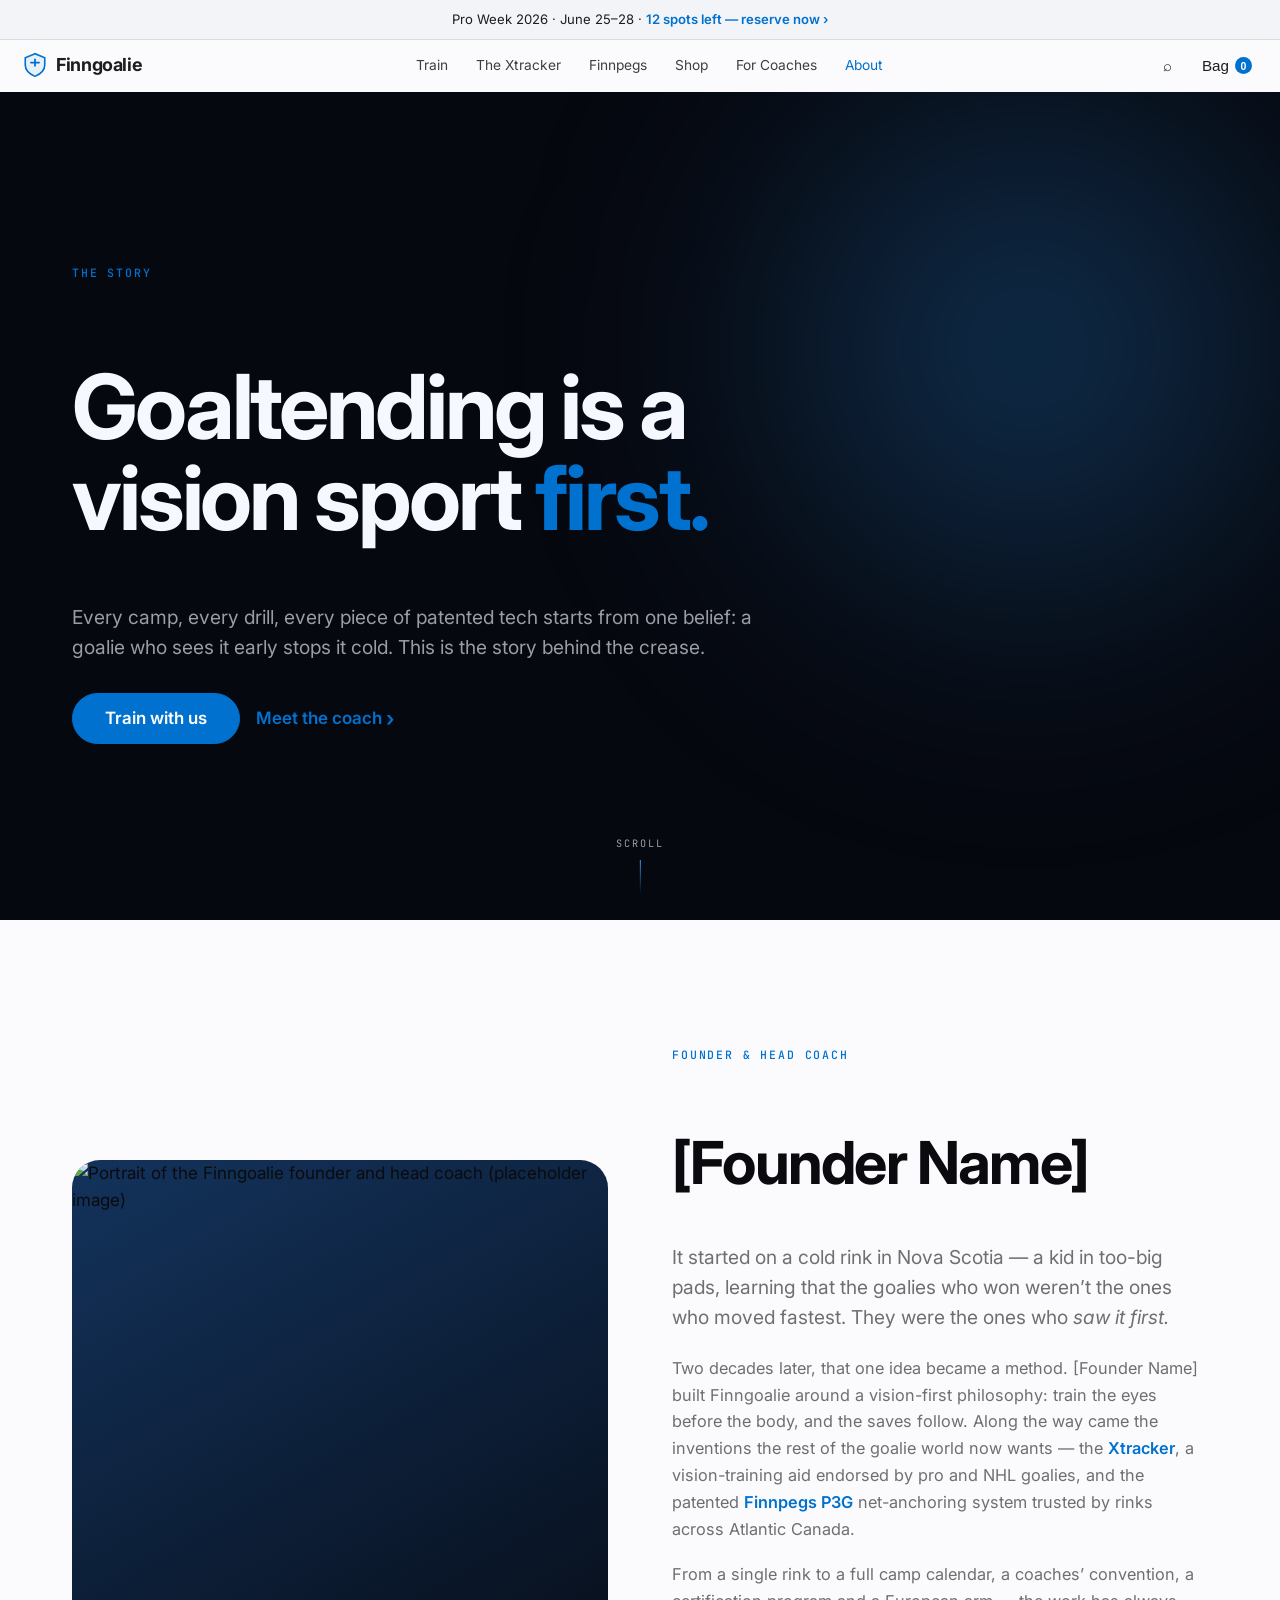
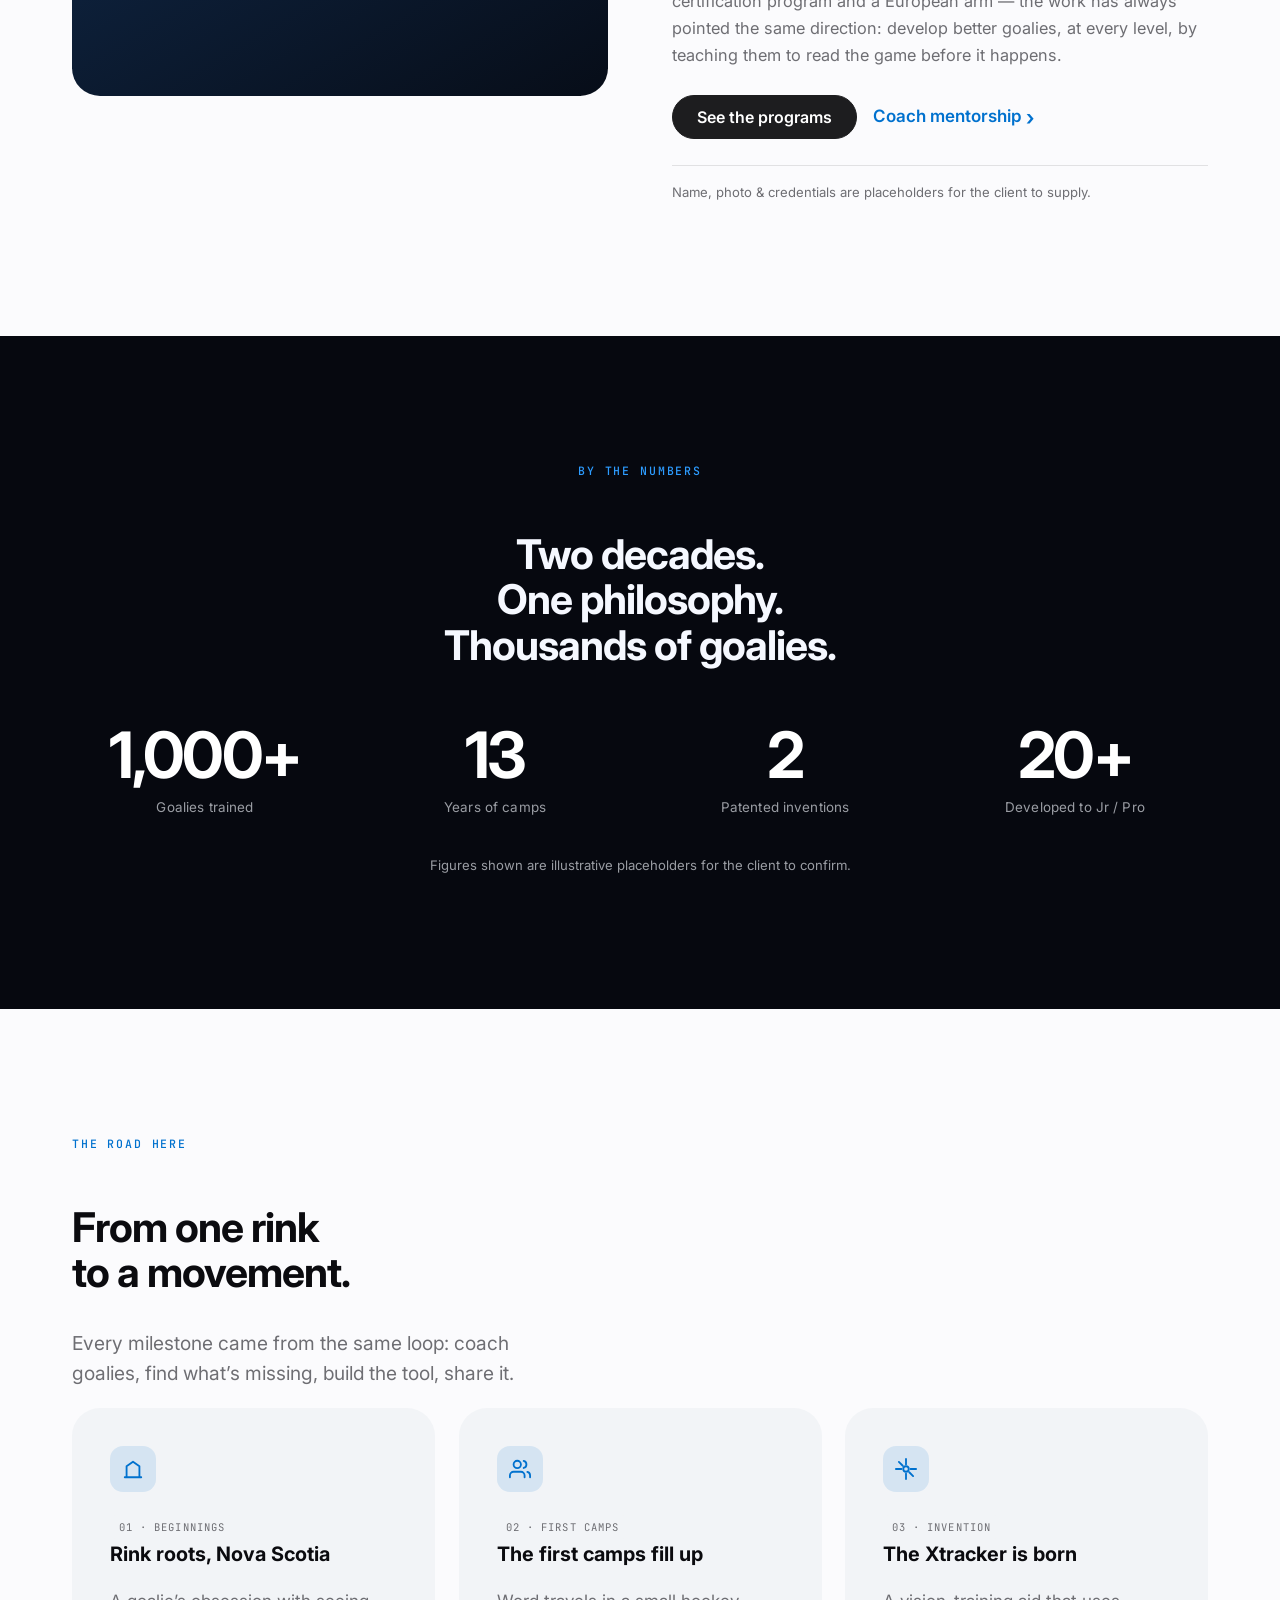
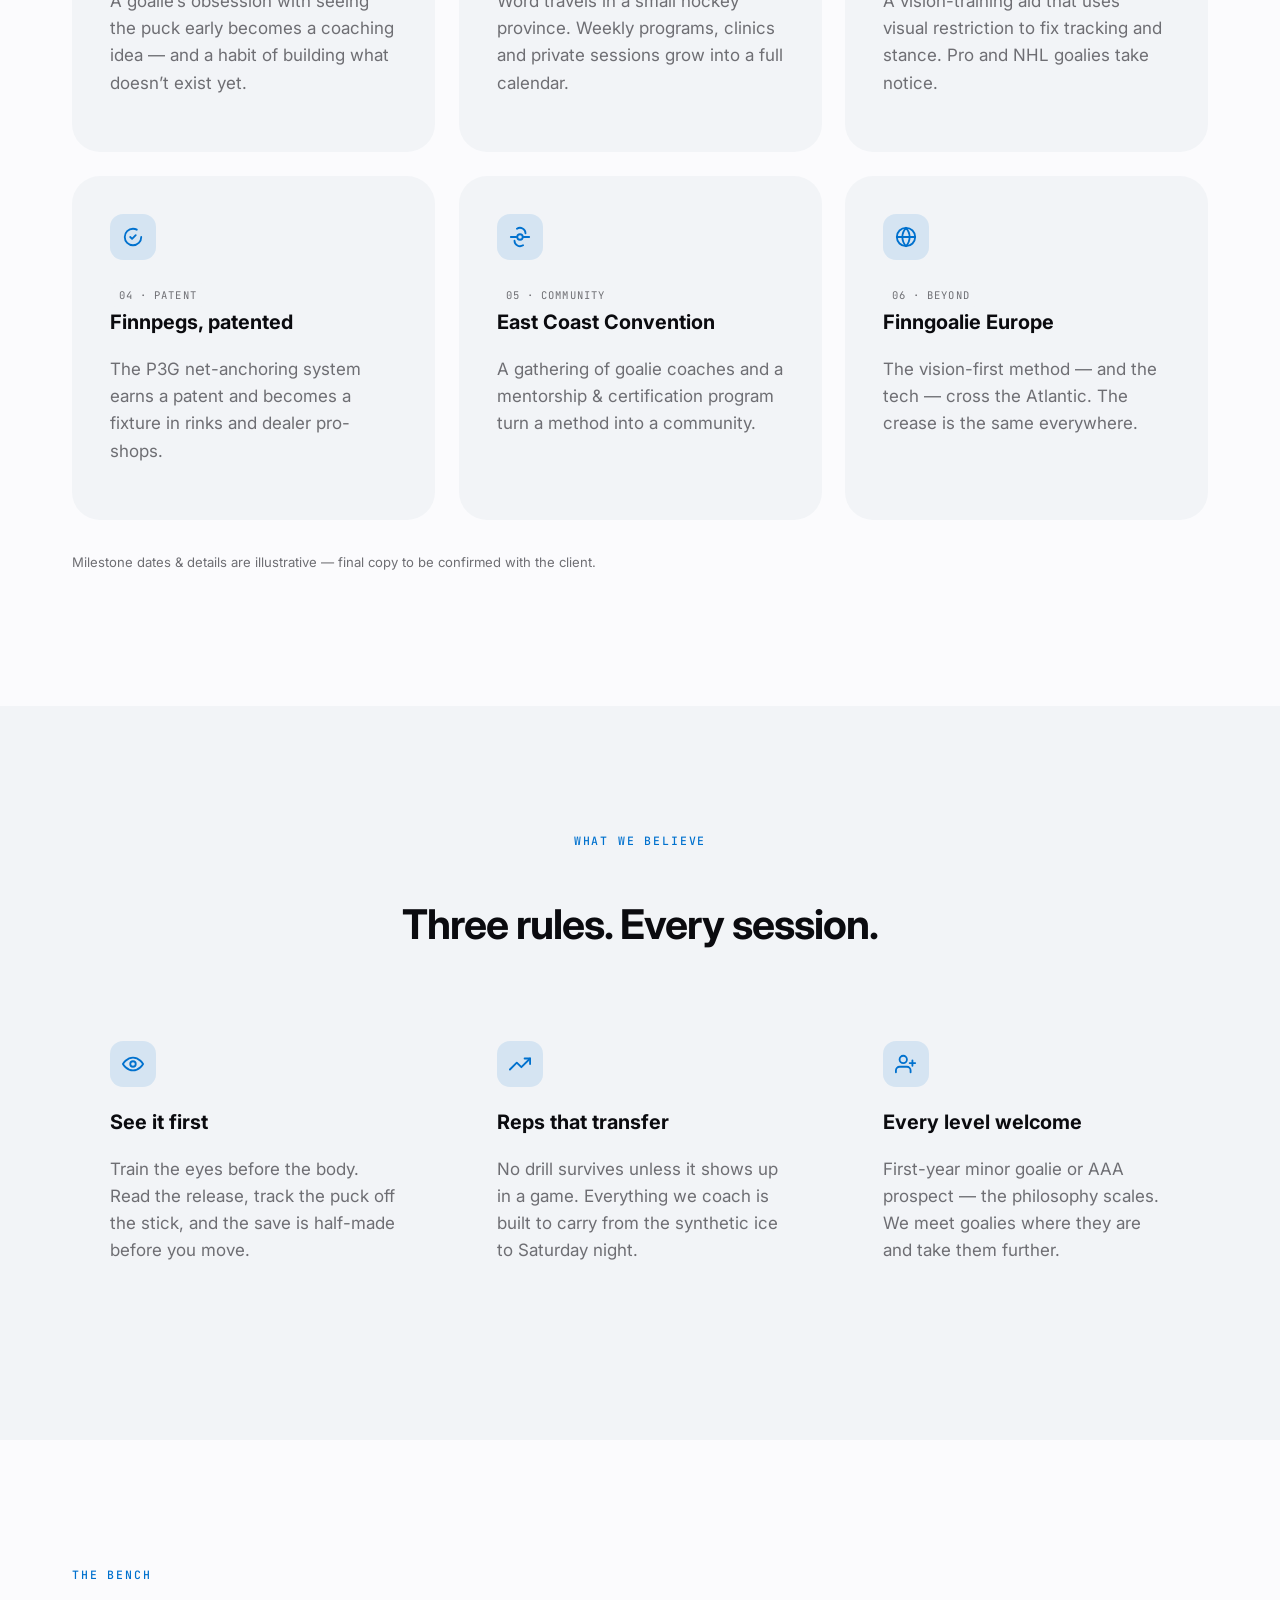
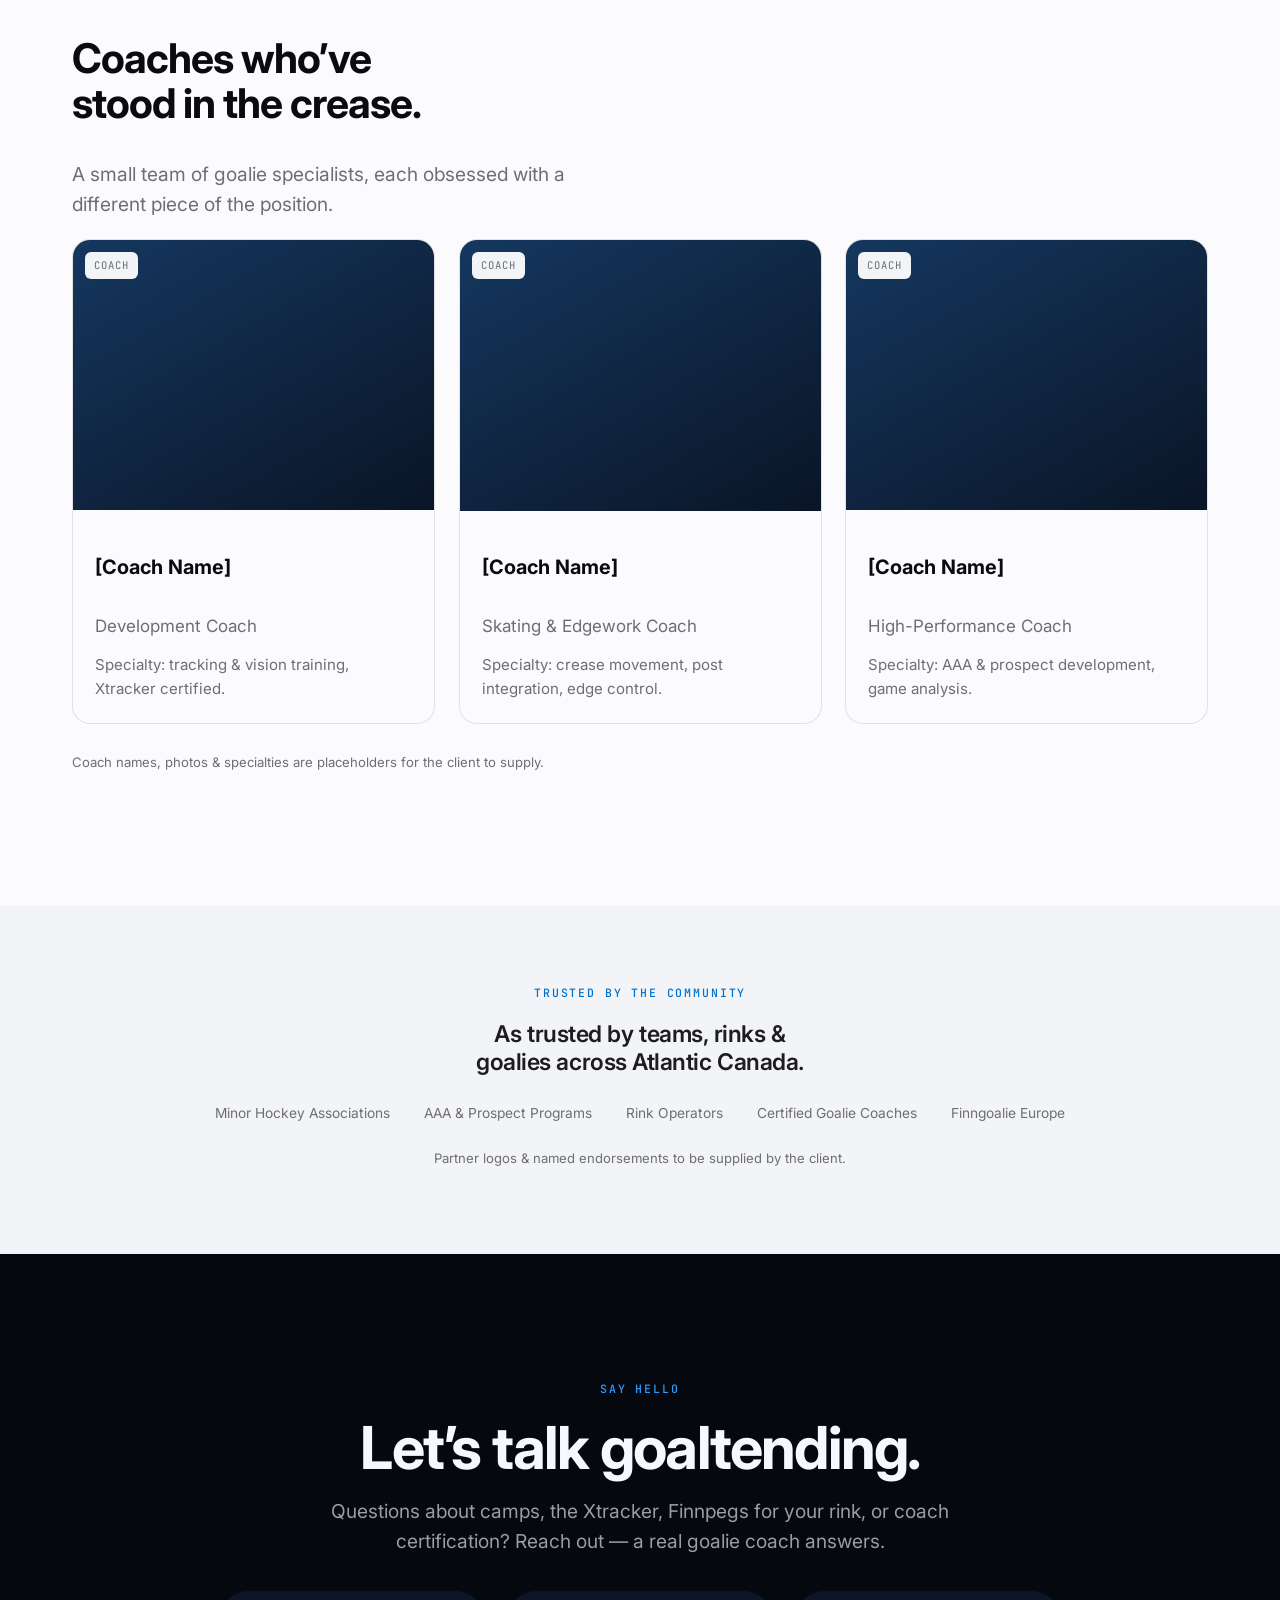
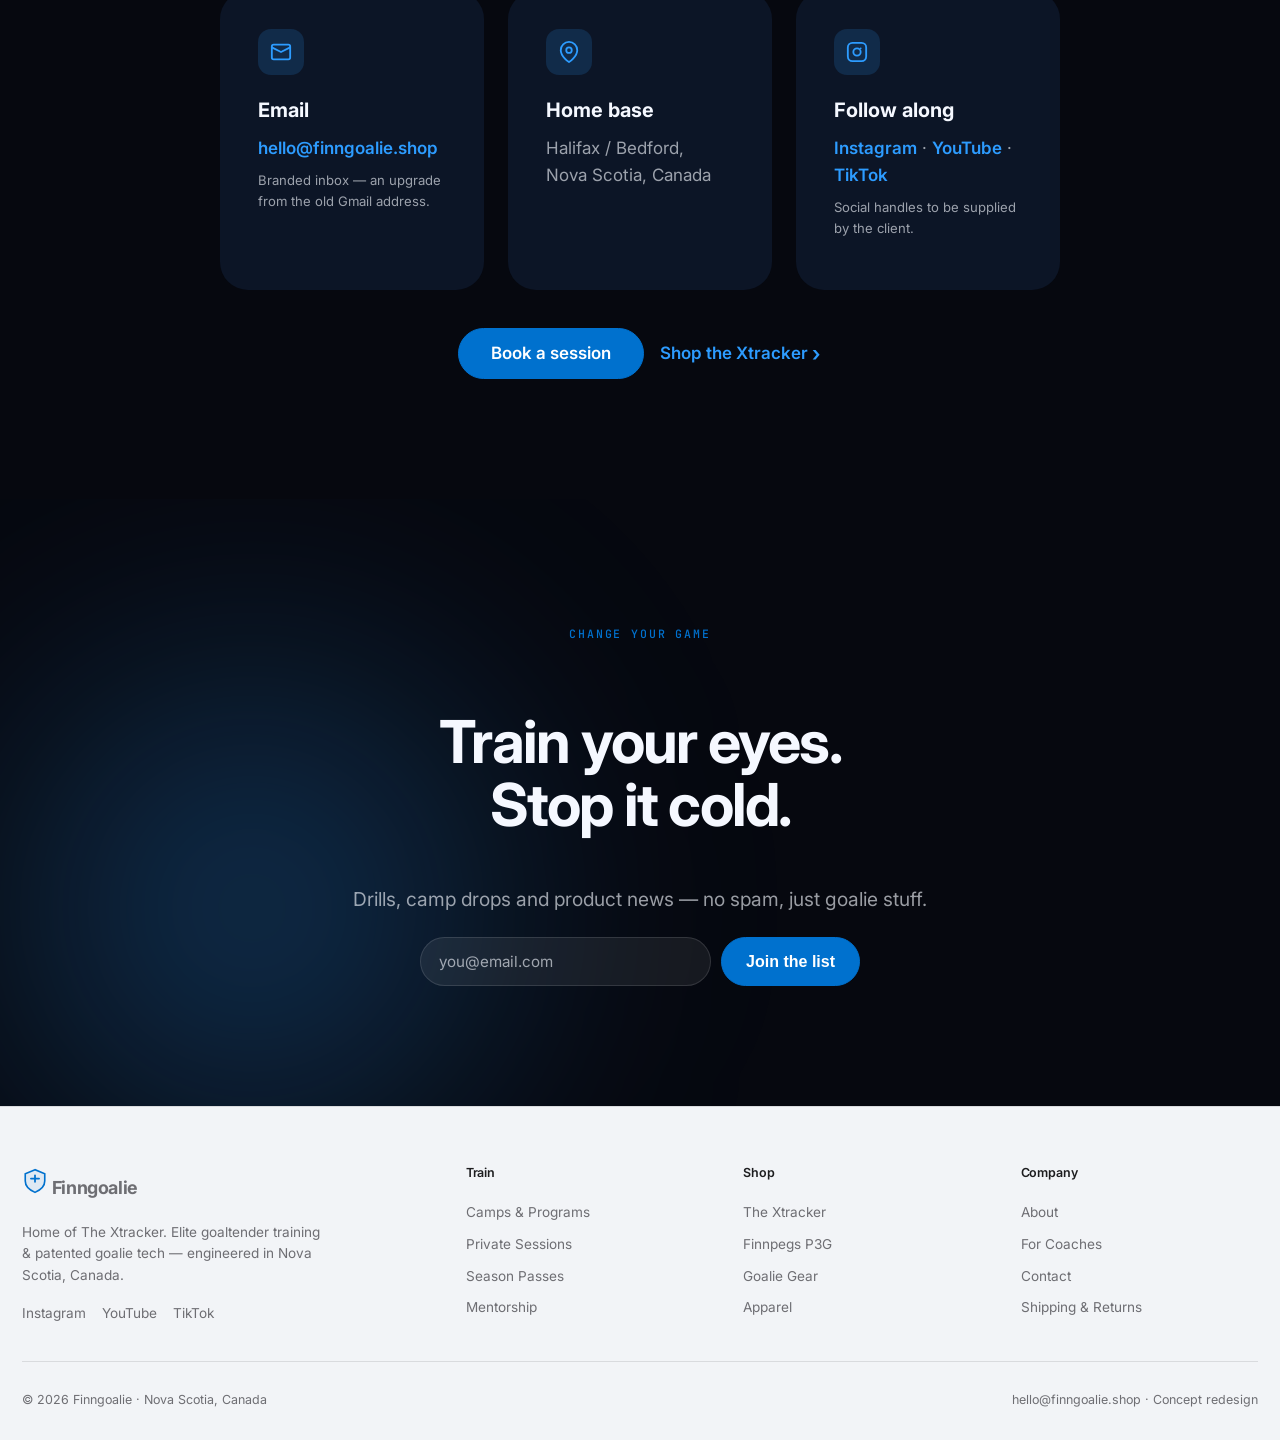
==== about.html @ ead6e18b "Finngoalie store redesign — Apple-grade concept (7 pages)" ====
<!DOCTYPE html>
<html lang="en">
<head>
  <meta charset="UTF-8" />
  <meta name="viewport" content="width=device-width, initial-scale=1.0" />
  <title>About — Finngoalie · The Story Behind the Crease</title>
  <meta name="description" content="The story behind Finngoalie: Nova Scotia rink roots, a vision-first goaltending philosophy, and the patented training tech — the Xtracker and Finnpegs — built to make goalies see it first and stop it cold." />
  <link rel="preconnect" href="https://fonts.googleapis.com"><link rel="preconnect" href="https://fonts.gstatic.com" crossorigin>
  <link href="https://fonts.googleapis.com/css2?family=Inter:wght@400;500;600;700&family=JetBrains+Mono:wght@400;500&display=swap" rel="stylesheet">
  <link rel="stylesheet" href="styles.css" />
</head>
<body>

<!-- ===== HEADER ===== -->
<div class="announce">Pro Week 2026 · June 25–28 · <a href="train.html">12 spots left — reserve now ›</a></div>
<div class="nav-wrap">
  <nav class="nav wrap-wide">
    <a href="index.html" class="brand">
      <svg class="crest" viewBox="0 0 32 32" fill="none"><path d="M16 2 4 7v9c0 7 5 11 12 14 7-3 12-7 12-14V7L16 2Z" stroke="#0071CE" stroke-width="2" fill="rgba(0,113,206,.08)"/><path d="M16 9v8M11 13h10" stroke="#0071CE" stroke-width="2.2" stroke-linecap="round"/></svg>
      Finngoalie
    </a>
    <div class="nav-links">
      <a href="train.html">Train</a>
      <a href="xtracker.html">The Xtracker</a>
      <a href="finnpegs.html">Finnpegs</a>
      <a href="shop.html">Shop</a>
      <a href="coaches.html">For Coaches</a>
      <a href="about.html" class="active">About</a>
    </div>
    <div class="nav-r">
      <button class="nav-ico" aria-label="Search">⌕</button>
      <button class="nav-ico" aria-label="Cart">Bag <span class="cart-count">0</span></button>
      <button class="burger" data-open-nav aria-label="Menu">☰</button>
    </div>
  </nav>
</div>

<!-- ===== MOBILE DRAWER ===== -->
<div class="drawer" id="drawer">
  <button class="close" data-close-nav aria-label="Close">✕</button>
  <a href="train.html" data-close-nav>Train</a>
  <a href="xtracker.html" data-close-nav>The Xtracker</a>
  <a href="finnpegs.html" data-close-nav>Finnpegs</a>
  <a href="shop.html" data-close-nav>Shop</a>
  <a href="coaches.html" data-close-nav>For Coaches</a>
  <a href="about.html" data-close-nav>About</a>
</div>

<!-- ============================================================
     1 · CINEMATIC HERO  (.hero, dark, full-bleed ice/arena image)
     ============================================================ -->
<header class="hero">
  <div class="hero-bg" style="background-image:url('https://images.unsplash.com/photo-1515703407324-5f753afd8be8?q=80&w=2000&auto=format&fit=crop')"></div>
  <div class="hero-glow"></div>
  <div class="wrap">
    <span class="eyebrow" data-reveal="up">The Story</span>
    <h1 class="display balance" data-reveal="up" data-reveal-delay="80">Goaltending is a<br>vision sport <span class="accent">first.</span></h1>
    <p class="lead" data-reveal="up" data-reveal-delay="160">Every camp, every drill, every piece of patented tech starts from one belief: a goalie who sees it early stops it cold. This is the story behind the crease.</p>
    <div class="cta-row" data-reveal="up" data-reveal-delay="220" style="margin-top:30px">
      <a href="train.html" class="btn btn-blue btn-lg">Train with us</a>
      <a href="#founder" class="btn-text">Meet the coach</a>
    </div>
  </div>
  <div class="scroll-cue">Scroll</div>
</header>

<!-- ============================================================
     2 · FOUNDER & HEAD COACH  (.section.light, .split)
     ============================================================ -->
<section class="section light" id="founder">
  <div class="wrap">
    <div class="split">
      <div class="split-media" data-reveal="scale">
        <img src="https://images.unsplash.com/photo-1551958219-acbc608c6377?q=80&w=1200&auto=format&fit=crop" alt="Portrait of the Finngoalie founder and head coach (placeholder image)" />
      </div>
      <div data-reveal="right">
        <span class="eyebrow">Founder &amp; Head Coach</span>
        <h2 class="h1 balance">[Founder Name]</h2>
        <p class="lead" style="margin:18px 0 22px">It started on a cold rink in Nova Scotia — a kid in too-big pads, learning that the goalies who won weren&rsquo;t the ones who moved fastest. They were the ones who <em>saw it first.</em></p>
        <p class="muted" style="margin:0 0 18px;font-size:1.02rem;line-height:1.65">Two decades later, that one idea became a method. [Founder Name] built Finngoalie around a vision-first philosophy: train the eyes before the body, and the saves follow. Along the way came the inventions the rest of the goalie world now wants — the <a href="xtracker.html" class="accent" style="font-weight:600">Xtracker</a>, a vision-training aid endorsed by pro and NHL goalies, and the patented <a href="finnpegs.html" class="accent" style="font-weight:600">Finnpegs P3G</a> net-anchoring system trusted by rinks across Atlantic Canada.</p>
        <p class="muted" style="margin:0 0 26px;font-size:1.02rem;line-height:1.65">From a single rink to a full camp calendar, a coaches&rsquo; convention, a certification program and a European arm — the work has always pointed the same direction: develop better goalies, at every level, by teaching them to read the game before it happens.</p>
        <div class="cta-row">
          <a href="train.html" class="btn btn-dark">See the programs</a>
          <a href="coaches.html" class="btn-text">Coach mentorship</a>
        </div>
        <p class="tiny" style="margin-top:26px;padding-top:16px;border-top:1px solid var(--line)">Name, photo &amp; credentials are placeholders for the client to supply.</p>
      </div>
    </div>
  </div>
</section>

<!-- ============================================================
     3 · CREDIBILITY STATS  (.section.dark.center, .grid.g4 .stat data-count)
     ============================================================ -->
<section class="section dark center">
  <div class="wrap">
    <div class="shead center" data-reveal="up">
      <span class="eyebrow">By the numbers</span>
      <h2 class="h2 balance">Two decades. One philosophy.<br>Thousands of goalies.</h2>
    </div>
    <div class="grid g4">
      <div class="stat" data-reveal="up">
        <div class="n"><span data-count="1000" data-count-suffix="+">0</span></div>
        <div class="l">Goalies trained</div>
      </div>
      <div class="stat" data-reveal="up" data-reveal-delay="100">
        <div class="n"><span data-count="13">0</span></div>
        <div class="l">Years of camps</div>
      </div>
      <div class="stat" data-reveal="up" data-reveal-delay="200">
        <div class="n"><span data-count="2">0</span></div>
        <div class="l">Patented inventions</div>
      </div>
      <div class="stat" data-reveal="up" data-reveal-delay="300">
        <div class="n"><span data-count="20" data-count-suffix="+">0</span></div>
        <div class="l">Developed to Jr / Pro</div>
      </div>
    </div>
    <p class="tiny" style="margin-top:36px;color:var(--muted-d)">Figures shown are illustrative placeholders for the client to confirm.</p>
  </div>
</section>

<!-- ============================================================
     4 · TIMELINE / MILESTONES  (.section.light, .feature tiles, data-reveal)
     ============================================================ -->
<section class="section light">
  <div class="wrap">
    <div class="shead" data-reveal="up">
      <span class="eyebrow">The Road Here</span>
      <h2 class="h2 balance">From one rink to a movement.</h2>
      <p class="lead">Every milestone came from the same loop: coach goalies, find what&rsquo;s missing, build the tool, share it.</p>
    </div>

    <div class="grid g3" style="margin-top:8px">
      <div class="feature" data-reveal="up">
        <div class="ico"><svg width="22" height="22" viewBox="0 0 24 24" fill="none" stroke="currentColor" stroke-width="2" stroke-linecap="round" stroke-linejoin="round"><path d="M3 21h18M5 21V9l7-5 7 5v12"/></svg></div>
        <span class="tag" style="margin-bottom:12px">01 · Beginnings</span>
        <h3>Rink roots, Nova Scotia</h3>
        <p class="muted">A goalie&rsquo;s obsession with seeing the puck early becomes a coaching idea — and a habit of building what doesn&rsquo;t exist yet.</p>
      </div>
      <div class="feature" data-reveal="up" data-reveal-delay="100">
        <div class="ico"><svg width="22" height="22" viewBox="0 0 24 24" fill="none" stroke="currentColor" stroke-width="2" stroke-linecap="round" stroke-linejoin="round"><path d="M17 21v-2a4 4 0 0 0-4-4H5a4 4 0 0 0-4 4v2"/><circle cx="9" cy="7" r="4"/><path d="M23 21v-2a4 4 0 0 0-3-3.87M16 3.13a4 4 0 0 1 0 7.75"/></svg></div>
        <span class="tag" style="margin-bottom:12px">02 · First Camps</span>
        <h3>The first camps fill up</h3>
        <p class="muted">Word travels in a small hockey province. Weekly programs, clinics and private sessions grow into a full calendar.</p>
      </div>
      <div class="feature" data-reveal="up" data-reveal-delay="200">
        <div class="ico"><svg width="22" height="22" viewBox="0 0 24 24" fill="none" stroke="currentColor" stroke-width="2" stroke-linecap="round" stroke-linejoin="round"><circle cx="12" cy="12" r="3"/><path d="M12 1v6M12 17v6M4.22 4.22l4.24 4.24M15.54 15.54l4.24 4.24M1 12h6M17 12h6"/></svg></div>
        <span class="tag" style="margin-bottom:12px">03 · Invention</span>
        <h3>The Xtracker is born</h3>
        <p class="muted">A vision-training aid that uses visual restriction to fix tracking and stance. Pro and NHL goalies take notice.</p>
      </div>
      <div class="feature" data-reveal="up">
        <div class="ico"><svg width="22" height="22" viewBox="0 0 24 24" fill="none" stroke="currentColor" stroke-width="2" stroke-linecap="round" stroke-linejoin="round"><path d="M9 12l2 2 4-4"/><path d="M21 12c0 4.97-4.03 9-9 9s-9-4.03-9-9 4.03-9 9-9c1.5 0 2.91.37 4.15 1.02"/></svg></div>
        <span class="tag" style="margin-bottom:12px">04 · Patent</span>
        <h3>Finnpegs, patented</h3>
        <p class="muted">The P3G net-anchoring system earns a patent and becomes a fixture in rinks and dealer pro-shops.</p>
      </div>
      <div class="feature" data-reveal="up" data-reveal-delay="100">
        <div class="ico"><svg width="22" height="22" viewBox="0 0 24 24" fill="none" stroke="currentColor" stroke-width="2" stroke-linecap="round" stroke-linejoin="round"><path d="M18 8a6 6 0 0 0-9.33-5"/><path d="M6 16a6 6 0 0 0 9.33 5"/><path d="M2 12h6M16 12h6"/><circle cx="12" cy="12" r="3"/></svg></div>
        <span class="tag" style="margin-bottom:12px">05 · Community</span>
        <h3>East Coast Convention</h3>
        <p class="muted">A gathering of goalie coaches and a mentorship &amp; certification program turn a method into a community.</p>
      </div>
      <div class="feature" data-reveal="up" data-reveal-delay="200">
        <div class="ico"><svg width="22" height="22" viewBox="0 0 24 24" fill="none" stroke="currentColor" stroke-width="2" stroke-linecap="round" stroke-linejoin="round"><circle cx="12" cy="12" r="10"/><path d="M2 12h20M12 2a15.3 15.3 0 0 1 4 10 15.3 15.3 0 0 1-4 10 15.3 15.3 0 0 1-4-10 15.3 15.3 0 0 1 4-10z"/></svg></div>
        <span class="tag" style="margin-bottom:12px">06 · Beyond</span>
        <h3>Finngoalie Europe</h3>
        <p class="muted">The vision-first method — and the tech — cross the Atlantic. The crease is the same everywhere.</p>
      </div>
    </div>
    <p class="tiny" style="margin-top:32px">Milestone dates &amp; details are illustrative — final copy to be confirmed with the client.</p>
  </div>
</section>

<!-- ============================================================
     5 · PHILOSOPHY  (.section.alt, .grid.g3 of 3 .feature values)
     ============================================================ -->
<section class="section alt">
  <div class="wrap">
    <div class="shead center" data-reveal="up">
      <span class="eyebrow">What we believe</span>
      <h2 class="h2 balance">Three rules. Every session.</h2>
    </div>
    <div class="grid g3">
      <div class="feature" data-reveal="up">
        <div class="ico"><svg width="22" height="22" viewBox="0 0 24 24" fill="none" stroke="currentColor" stroke-width="2" stroke-linecap="round" stroke-linejoin="round"><path d="M1 12s4-7 11-7 11 7 11 7-4 7-11 7-11-7-11-7z"/><circle cx="12" cy="12" r="3"/></svg></div>
        <h3>See it first</h3>
        <p class="muted">Train the eyes before the body. Read the release, track the puck off the stick, and the save is half-made before you move.</p>
      </div>
      <div class="feature" data-reveal="up" data-reveal-delay="120">
        <div class="ico"><svg width="22" height="22" viewBox="0 0 24 24" fill="none" stroke="currentColor" stroke-width="2" stroke-linecap="round" stroke-linejoin="round"><path d="M23 6l-9.5 9.5-5-5L1 18"/><path d="M17 6h6v6"/></svg></div>
        <h3>Reps that transfer</h3>
        <p class="muted">No drill survives unless it shows up in a game. Everything we coach is built to carry from the synthetic ice to Saturday night.</p>
      </div>
      <div class="feature" data-reveal="up" data-reveal-delay="240">
        <div class="ico"><svg width="22" height="22" viewBox="0 0 24 24" fill="none" stroke="currentColor" stroke-width="2" stroke-linecap="round" stroke-linejoin="round"><path d="M17 21v-2a4 4 0 0 0-4-4H5a4 4 0 0 0-4 4v2"/><circle cx="9" cy="7" r="4"/><path d="M19 8v6M22 11h-6"/></svg></div>
        <h3>Every level welcome</h3>
        <p class="muted">First-year minor goalie or AAA prospect — the philosophy scales. We meet goalies where they are and take them further.</p>
      </div>
    </div>
  </div>
</section>

<!-- ============================================================
     6 · COACHING TEAM  (.section.light, .grid.g3 of 3 placeholder .card)
     ============================================================ -->
<section class="section light">
  <div class="wrap">
    <div class="shead" data-reveal="up">
      <span class="eyebrow">The Bench</span>
      <h2 class="h2 balance">Coaches who&rsquo;ve stood in the crease.</h2>
      <p class="lead">A small team of goalie specialists, each obsessed with a different piece of the position.</p>
    </div>
    <div class="grid g3">
      <article class="card" data-reveal="up">
        <div class="card-media"><span class="tag">Coach</span></div>
        <div class="card-body">
          <h3>[Coach Name]</h3>
          <p class="muted" style="margin:0">Development Coach</p>
          <p class="muted" style="margin:4px 0 0;font-size:.94rem">Specialty: tracking &amp; vision training, Xtracker certified.</p>
        </div>
      </article>
      <article class="card" data-reveal="up" data-reveal-delay="120">
        <div class="card-media"><span class="tag">Coach</span></div>
        <div class="card-body">
          <h3>[Coach Name]</h3>
          <p class="muted" style="margin:0">Skating &amp; Edgework Coach</p>
          <p class="muted" style="margin:4px 0 0;font-size:.94rem">Specialty: crease movement, post integration, edge control.</p>
        </div>
      </article>
      <article class="card" data-reveal="up" data-reveal-delay="240">
        <div class="card-media"><span class="tag">Coach</span></div>
        <div class="card-body">
          <h3>[Coach Name]</h3>
          <p class="muted" style="margin:0">High-Performance Coach</p>
          <p class="muted" style="margin:4px 0 0;font-size:.94rem">Specialty: AAA &amp; prospect development, game analysis.</p>
        </div>
      </article>
    </div>
    <p class="tiny" style="margin-top:28px">Coach names, photos &amp; specialties are placeholders for the client to supply.</p>
  </div>
</section>

<!-- ============================================================
     7 · TRUSTED BY  (.section-tight.alt.center, logo/text row placeholder)
     ============================================================ -->
<section class="section-tight alt center">
  <div class="wrap">
    <span class="eyebrow" data-reveal="up">Trusted by the community</span>
    <h2 class="h3 balance" data-reveal="up" style="max-width:30ch;margin:0 auto 26px;color:var(--ink-2)">As trusted by teams, rinks &amp; goalies across Atlantic Canada.</h2>
    <div data-reveal="up" style="display:flex;flex-wrap:wrap;justify-content:center;gap:14px 34px">
      <span class="trust-item">Minor Hockey Associations</span>
      <span class="trust-item">AAA &amp; Prospect Programs</span>
      <span class="trust-item">Rink Operators</span>
      <span class="trust-item">Certified Goalie Coaches</span>
      <span class="trust-item">Finngoalie Europe</span>
    </div>
    <p class="tiny" style="margin-top:24px">Partner logos &amp; named endorsements to be supplied by the client.</p>
  </div>
</section>

<!-- ============================================================
     8 · CONTACT  (.section.dark.center)
     ============================================================ -->
<section class="section dark center">
  <div class="wrap">
    <span class="eyebrow" data-reveal="up">Say hello</span>
    <h2 class="h1 balance" data-reveal="up" style="max-width:18ch;margin:0 auto">Let&rsquo;s talk goaltending.</h2>
    <p class="lead" data-reveal="up" style="margin:18px auto 34px;color:var(--muted-d)">Questions about camps, the Xtracker, Finnpegs for your rink, or coach certification? Reach out — a real goalie coach answers.</p>
    <div class="grid g3" data-reveal="up" style="max-width:840px;margin:0 auto;text-align:left">
      <div class="feature">
        <div class="ico"><svg width="22" height="22" viewBox="0 0 24 24" fill="none" stroke="currentColor" stroke-width="2" stroke-linecap="round" stroke-linejoin="round"><rect x="2" y="4" width="20" height="16" rx="2"/><path d="m22 7-10 5L2 7"/></svg></div>
        <h3>Email</h3>
        <p class="muted" style="margin:0"><a href="mailto:hello@finngoalie.shop" class="accent" style="font-weight:600">hello@finngoalie.shop</a></p>
        <p class="tiny" style="margin-top:8px;color:var(--muted-d)">Branded inbox — an upgrade from the old Gmail address.</p>
      </div>
      <div class="feature">
        <div class="ico"><svg width="22" height="22" viewBox="0 0 24 24" fill="none" stroke="currentColor" stroke-width="2" stroke-linecap="round" stroke-linejoin="round"><path d="M21 10c0 7-9 13-9 13s-9-6-9-13a9 9 0 0 1 18 0z"/><circle cx="12" cy="10" r="3"/></svg></div>
        <h3>Home base</h3>
        <p class="muted" style="margin:0">Halifax / Bedford,<br>Nova Scotia, Canada</p>
      </div>
      <div class="feature">
        <div class="ico"><svg width="22" height="22" viewBox="0 0 24 24" fill="none" stroke="currentColor" stroke-width="2" stroke-linecap="round" stroke-linejoin="round"><circle cx="12" cy="12" r="4"/><path d="M16 8h.01"/><rect x="2" y="2" width="20" height="20" rx="5"/></svg></div>
        <h3>Follow along</h3>
        <p class="muted" style="margin:0"><a href="#" class="accent" style="font-weight:600">Instagram</a> · <a href="#" class="accent" style="font-weight:600">YouTube</a> · <a href="#" class="accent" style="font-weight:600">TikTok</a></p>
        <p class="tiny" style="margin-top:8px;color:var(--muted-d)">Social handles to be supplied by the client.</p>
      </div>
    </div>
    <div class="cta-row center" data-reveal="up" style="margin-top:38px">
      <a href="train.html" class="btn btn-blue btn-lg">Book a session</a>
      <a href="xtracker.html" class="btn-text" style="color:var(--blue-2)">Shop the Xtracker</a>
    </div>
  </div>
</section>

<!-- ===== CTA BAND + NEWSLETTER ===== -->
<section class="section cta-band">
  <div class="hero-glow"></div>
  <div class="wrap" style="position:relative;z-index:2">
    <span class="eyebrow">Change your game</span>
    <h2 class="h1 balance" data-reveal="up">Train your eyes.<br>Stop it cold.</h2>
    <p class="lead" data-reveal="up" style="margin:18px auto 0;color:var(--muted-d)">Drills, camp drops and product news — no spam, just goalie stuff.</p>
    <form class="news" onsubmit="return false" data-reveal="up">
      <input type="email" placeholder="you@email.com" aria-label="Email" />
      <button class="btn btn-blue">Join the list</button>
    </form>
  </div>
</section>

<!-- ===== FOOTER ===== -->
<footer class="footer">
  <div class="wrap-wide">
    <div class="footer-top">
      <div>
        <a href="index.html" class="brand" style="margin-bottom:14px"><svg class="crest" viewBox="0 0 32 32" fill="none"><path d="M16 2 4 7v9c0 7 5 11 12 14 7-3 12-7 12-14V7L16 2Z" stroke="#0071CE" stroke-width="2" fill="rgba(0,113,206,.08)"/><path d="M16 9v8M11 13h10" stroke="#0071CE" stroke-width="2.2" stroke-linecap="round"/></svg> Finngoalie</a>
        <p class="muted" style="max-width:34ch">Home of The Xtracker. Elite goaltender training &amp; patented goalie tech — engineered in Nova Scotia, Canada.</p>
        <div class="socials"><a href="#">Instagram</a><a href="#">YouTube</a><a href="#">TikTok</a></div>
      </div>
      <div><h4>Train</h4><a href="train.html">Camps &amp; Programs</a><a href="train.html">Private Sessions</a><a href="train.html">Season Passes</a><a href="coaches.html">Mentorship</a></div>
      <div><h4>Shop</h4><a href="xtracker.html">The Xtracker</a><a href="finnpegs.html">Finnpegs P3G</a><a href="shop.html">Goalie Gear</a><a href="shop.html">Apparel</a></div>
      <div><h4>Company</h4><a href="about.html">About</a><a href="coaches.html">For Coaches</a><a href="#">Contact</a><a href="#">Shipping &amp; Returns</a></div>
    </div>
    <div class="foot-bottom">
      <span>© 2026 Finngoalie · Nova Scotia, Canada</span>
      <span>hello@finngoalie.shop · Concept redesign</span>
    </div>
  </div>
</footer>

<!-- ===== SCRIPT ===== -->
<script src="app.js"></script>
</body>
</html>
---- styles.css ----
/* ==========================================================================
   FINNGOALIE — "The Apple of the Crease"  ·  Design System v2
   Apple-grade: light canvas + cinematic dark, huge type, restraint, motion.
   See art-direction.md. Compose classes; drive scroll via app.js hooks.
   ========================================================================== */

:root{
  --ink:#0B0B0F; --ink-2:#1D1D1F; --muted:#6E6E73;
  --canvas:#FBFBFD; --canvas-2:#F2F4F7; --line:rgba(0,0,0,.10);
  --night:#06080F; --night-2:#0C1526; --on-night:#F5F8FF;
  --muted-d:rgba(245,248,255,.62); --line-d:rgba(255,255,255,.12);
  --blue:#0071CE; --blue-2:#2D9CFF; --signal:#F5B301;
  --maxw:1180px; --pad:22px;
  --r:18px; --r-sm:12px; --r-lg:28px; --r-pill:980px;
  --sh-1:0 1px 2px rgba(0,0,0,.04),0 8px 24px rgba(0,0,0,.06);
  --sh-2:0 2px 6px rgba(0,0,0,.06),0 24px 60px rgba(0,0,0,.12);
  --ease:cubic-bezier(.22,.61,.36,1); --ease-2:cubic-bezier(.16,1,.3,1);
  --ff:"Inter",-apple-system,BlinkMacSystemFont,"Segoe UI",sans-serif;
  --mono:"JetBrains Mono",ui-monospace,monospace;
}
*{box-sizing:border-box}
html{scroll-behavior:smooth;-webkit-text-size-adjust:100%}
body{margin:0;font-family:var(--ff);background:var(--canvas);color:var(--ink);
  -webkit-font-smoothing:antialiased;line-height:1.6;font-size:17px;overflow-x:hidden}
a{color:inherit;text-decoration:none}
img{max-width:100%;display:block}
::selection{background:var(--blue);color:#fff}

/* ---------- layout ---------- */
.wrap{max-width:var(--maxw);margin:0 auto;padding:0 var(--pad)}
.wrap-wide{max-width:1320px;margin:0 auto;padding:0 var(--pad)}
.section{padding:120px 0}
.section-tight{padding:72px 0}
.light{background:var(--canvas);color:var(--ink)}
.alt{background:var(--canvas-2);color:var(--ink)}
.dark{background:var(--night);color:var(--on-night)}
.dark .lead,.dark .muted{color:var(--muted-d)}
.center{text-align:center}
.balance{text-wrap:balance}
.muted{color:var(--muted)}
@media(max-width:780px){.section{padding:80px 0}.section-tight{padding:56px 0}}

/* ---------- type ---------- */
.eyebrow{font-family:var(--mono);font-weight:500;font-size:.72rem;letter-spacing:.16em;
  text-transform:uppercase;color:var(--blue);display:inline-block;margin-bottom:18px}
.dark .eyebrow{color:var(--blue-2)}
.display{font-size:clamp(2.6rem,7vw,6.2rem);font-weight:700;letter-spacing:-.035em;line-height:1.02}
.h1{font-size:clamp(2.1rem,4.8vw,3.7rem);font-weight:700;letter-spacing:-.03em;line-height:1.06}
.h2{font-size:clamp(1.7rem,3.2vw,2.6rem);font-weight:700;letter-spacing:-.025em;line-height:1.1}
.h3{font-size:clamp(1.2rem,1.8vw,1.5rem);font-weight:600;letter-spacing:-.02em;line-height:1.2}
.lead{font-size:clamp(1.05rem,1.5vw,1.32rem);color:var(--muted);font-weight:400;max-width:60ch;line-height:1.55}
.tiny{font-size:.82rem;color:var(--muted)}
.grad-text{background:linear-gradient(120deg,#fff 20%,var(--blue-2));-webkit-background-clip:text;background-clip:text;color:transparent}
.accent{color:var(--blue)} .dark .accent{color:var(--blue-2)}

/* ---------- buttons ---------- */
.btn{display:inline-flex;align-items:center;gap:8px;font-weight:600;font-size:1rem;
  padding:13px 24px;border-radius:var(--r-pill);border:1.5px solid transparent;cursor:pointer;
  transition:transform .25s var(--ease),background .2s,box-shadow .25s,color .2s,border-color .2s;
  white-space:nowrap;line-height:1}
.btn:active{transform:scale(.97)}
.btn-blue{background:var(--blue);color:#fff;border-color:var(--blue)}
.btn-blue:hover{background:#0a86e8;box-shadow:0 10px 26px -8px rgba(0,113,206,.55);transform:translateY(-1px)}
.btn-dark{background:var(--ink-2);color:#fff;border-color:var(--ink-2)}
.btn-dark:hover{background:#000;transform:translateY(-1px)}
.btn-ghost{background:transparent;color:var(--ink);border-color:var(--line)}
.dark .btn-ghost{color:var(--on-night);border-color:var(--line-d)}
.btn-ghost:hover{border-color:var(--ink)} .dark .btn-ghost:hover{border-color:#fff}
.btn-text{background:none;border:none;color:var(--blue);font-weight:600;padding:6px 2px;cursor:pointer;
  display:inline-flex;align-items:center;gap:4px}
.dark .btn-text{color:var(--blue-2)}
.btn-text::after{content:"›";font-size:1.25em;line-height:0;transition:transform .25s var(--ease)}
.btn-text:hover::after{transform:translateX(4px)}
.btn-lg{font-size:1.06rem;padding:16px 32px}
.btn-sm{font-size:.88rem;padding:10px 18px}
.cta-row{display:flex;gap:14px;flex-wrap:wrap;align-items:center}
.cta-row.center{justify-content:center}

/* ---------- pills / tags ---------- */
.pill{display:inline-flex;align-items:center;gap:7px;font-size:.78rem;font-weight:600;
  padding:7px 14px;border-radius:var(--r-pill);background:rgba(0,113,206,.1);color:var(--blue)}
.dark .pill{background:rgba(45,156,255,.14);color:var(--blue-2)}
.tag{font-family:var(--mono);font-size:.66rem;letter-spacing:.1em;text-transform:uppercase;
  padding:5px 9px;border-radius:6px;background:var(--canvas-2);color:var(--muted)}
.dark .tag{background:rgba(255,255,255,.08);color:var(--muted-d)}
.urgent{background:rgba(245,179,1,.16);color:#9a6b00}
.dark .urgent{background:rgba(245,179,1,.2);color:var(--signal)}
.urgent::before{content:"";width:6px;height:6px;border-radius:50%;background:var(--signal);display:inline-block;
  animation:pulse 1.8s infinite}
@keyframes pulse{0%{box-shadow:0 0 0 0 rgba(245,179,1,.5)}70%{box-shadow:0 0 0 7px rgba(245,179,1,0)}100%{box-shadow:0 0 0 0 rgba(245,179,1,0)}}
.pricetag{font-weight:600;font-size:1.05rem}
.save{color:var(--muted);font-weight:400;text-decoration:line-through;margin-right:8px}

/* ---------- announcement + nav (Apple slim translucent) ---------- */
.announce{background:var(--canvas-2);color:var(--ink-2);text-align:center;font-size:.82rem;
  padding:9px 16px;border-bottom:1px solid var(--line)}
.announce a{color:var(--blue);font-weight:600}
.nav-wrap{position:sticky;top:0;z-index:60}
.nav{height:52px;display:flex;align-items:center;gap:30px;
  background:rgba(251,251,253,.72);backdrop-filter:saturate(180%) blur(20px);
  border-bottom:1px solid transparent;transition:border-color .3s,background .3s}
.nav.scrolled{border-bottom-color:var(--line)}
.brand{font-weight:700;font-size:1.12rem;letter-spacing:-.02em;display:flex;align-items:center;gap:8px;color:var(--ink-2)}
.brand .crest{width:26px;height:26px;flex:none}
.nav-links{display:flex;gap:28px;margin:0 auto}
.nav-links a{font-size:.86rem;color:var(--ink-2);opacity:.85;transition:opacity .2s}
.nav-links a:hover,.nav-links a.active{opacity:1;color:var(--blue)}
.nav-r{display:flex;align-items:center;gap:18px}
.nav-ico{background:none;border:none;color:var(--ink-2);cursor:pointer;font-size:.95rem;display:flex;align-items:center;gap:6px}
.cart-count{background:var(--blue);color:#fff;font-size:.66rem;font-weight:700;border-radius:999px;
  min-width:17px;height:17px;display:inline-flex;align-items:center;justify-content:center}
.burger{display:none;background:none;border:none;font-size:1.3rem;cursor:pointer;color:var(--ink-2)}
@media(max-width:880px){.nav-links{display:none}.burger{display:block}}

/* dark-nav variant for cinematic-hero pages */
.nav-wrap.on-dark .nav{background:rgba(6,8,15,.6)}
.nav-wrap.on-dark .brand,.nav-wrap.on-dark .nav-links a,.nav-wrap.on-dark .nav-ico,.nav-wrap.on-dark .burger{color:var(--on-night)}
.nav-wrap.on-dark .nav.scrolled{border-bottom-color:var(--line-d)}

/* mobile drawer */
.drawer{position:fixed;inset:0;z-index:100;background:var(--canvas);transform:translateX(100%);
  transition:transform .35s var(--ease-2);padding:20px;display:flex;flex-direction:column;gap:4px}
.drawer.open{transform:translateX(0)}
.drawer .close{align-self:flex-end;background:none;border:none;font-size:1.5rem;cursor:pointer;color:var(--ink-2)}
.drawer a{font-size:1.5rem;font-weight:600;letter-spacing:-.02em;padding:16px 4px;border-bottom:1px solid var(--line)}

/* ---------- hero ---------- */
.hero{position:relative;min-height:92vh;display:flex;align-items:center;overflow:hidden;background:var(--night);color:var(--on-night)}
.hero-bg{position:absolute;inset:0;background-size:cover;background-position:center;opacity:.5}
.hero-bg::after{content:"";position:absolute;inset:0;background:linear-gradient(180deg,rgba(6,8,15,.45),rgba(6,8,15,.92))}
.hero-glow{position:absolute;width:760px;height:760px;border-radius:50%;filter:blur(120px);
  background:radial-gradient(circle,rgba(45,156,255,.35),transparent 65%);top:-15%;right:-10%;pointer-events:none}
.hero .wrap{position:relative;z-index:2;width:100%;padding-top:80px;padding-bottom:90px}
.hero .display{max-width:15ch}
.hero .lead{color:var(--muted-d);margin:22px 0 30px}
.scroll-cue{position:absolute;bottom:26px;left:50%;transform:translateX(-50%);z-index:3;
  font-family:var(--mono);font-size:.64rem;letter-spacing:.2em;text-transform:uppercase;color:var(--muted-d);
  display:flex;flex-direction:column;align-items:center;gap:8px}
.scroll-cue::after{content:"";width:1px;height:34px;background:linear-gradient(var(--blue-2),transparent);animation:cue 1.8s var(--ease) infinite}
@keyframes cue{0%{transform:scaleY(0);transform-origin:top}50%{transform:scaleY(1);transform-origin:top}50.1%{transform-origin:bottom}100%{transform:scaleY(0);transform-origin:bottom}}

/* ---------- trust marquee ---------- */
.trust{border-bottom:1px solid var(--line);background:var(--canvas)}
.dark .trust,.trust.on-dark{background:var(--night-2);border-color:var(--line-d)}
.trust .wrap{display:flex;flex-wrap:wrap;justify-content:space-between;gap:18px;padding:22px var(--pad)}
.trust-item{font-size:.86rem;color:var(--muted);display:flex;align-items:center;gap:9px}
.trust-item svg{color:var(--blue);flex:none}
.dark .trust-item{color:var(--muted-d)}

/* ---------- pinned scroll sequence ---------- */
[data-pin]{position:relative}
[data-pin-stage]{position:sticky;top:0;height:100vh;display:flex;align-items:center;overflow:hidden}
.beat{transition:opacity .5s var(--ease),transform .6s var(--ease)}
.beat{opacity:0;transform:translateY(24px);position:absolute;width:100%}
.beat-0 .beat[data-beat="0"],.beat-1 .beat[data-beat="1"],.beat-2 .beat[data-beat="2"]{opacity:1;transform:none;position:relative}
.pin-shot{will-change:transform}

/* ---------- section heading ---------- */
.shead{max-width:46ch}
.shead.center{margin:0 auto 56px;text-align:center}
.shead .lead{margin-top:16px}

/* ---------- grids ---------- */
.grid{display:grid;gap:24px}
.g2{grid-template-columns:repeat(2,1fr)} .g3{grid-template-columns:repeat(3,1fr)}
.g4{grid-template-columns:repeat(4,1fr)}
@media(max-width:980px){.g4{grid-template-columns:repeat(2,1fr)}.g3{grid-template-columns:repeat(2,1fr)}}
@media(max-width:640px){.g2,.g3,.g4{grid-template-columns:1fr}}

/* split */
.split{display:grid;grid-template-columns:1fr 1fr;gap:64px;align-items:center}
.split.rev .split-media{order:-1}
@media(max-width:900px){.split{grid-template-columns:1fr;gap:36px}.split.rev .split-media{order:0}}
.split-media{aspect-ratio:1/1;border-radius:var(--r-lg);overflow:hidden;background:linear-gradient(150deg,#13335c,#070d18);position:relative}
.split-media img{width:100%;height:100%;object-fit:cover}

/* ---------- cards ---------- */
.card{background:var(--canvas);border:1px solid var(--line);border-radius:var(--r);overflow:hidden;
  display:flex;flex-direction:column;transition:transform .35s var(--ease),box-shadow .35s,border-color .3s}
.card:hover{transform:translateY(-6px);box-shadow:var(--sh-2)}
.dark .card{background:var(--night-2);border-color:var(--line-d)}
.card-media{aspect-ratio:4/3;background:linear-gradient(150deg,#15375f,#0a1526);position:relative;overflow:hidden;display:grid;place-items:center}
.card-media img{width:100%;height:100%;object-fit:cover}
.card-media .tag,.card-media .pill{position:absolute;top:12px;left:12px}
.card-body{padding:22px;display:flex;flex-direction:column;gap:9px;flex:1}
.card-foot{margin-top:auto;display:flex;align-items:center;justify-content:space-between;gap:12px;padding-top:6px}

/* feature tile (big, Apple "highlight") */
.feature{padding:38px;border-radius:var(--r-lg);background:var(--canvas-2);transition:transform .35s var(--ease)}
.feature:hover{transform:translateY(-4px)}
.dark .feature{background:var(--night-2)}
.feature .ico{width:46px;height:46px;border-radius:13px;background:rgba(0,113,206,.12);color:var(--blue);
  display:grid;place-items:center;margin-bottom:20px}
.dark .feature .ico{background:rgba(45,156,255,.16);color:var(--blue-2)}
.feature h3{margin:0 0 8px}

/* ---------- stats / count-up ---------- */
.stat{text-align:center}
.stat .n{font-size:clamp(2.6rem,5vw,4rem);font-weight:700;letter-spacing:-.04em;line-height:1;color:var(--ink-2)}
.dark .stat .n{color:#fff}
.stat .l{font-size:.84rem;color:var(--muted);margin-top:10px;letter-spacing:.01em}
.dark .stat .l{color:var(--muted-d)}

/* ---------- horizontal highlight scroller ---------- */
.hscroll-wrap{position:relative}
.hscroll{display:grid;grid-auto-flow:column;grid-auto-columns:minmax(300px,33%);gap:20px;overflow-x:auto;
  scroll-snap-type:x mandatory;padding:6px var(--pad) 28px;margin:0 calc(var(--pad)*-1);scrollbar-width:none}
.hscroll::-webkit-scrollbar{display:none}
.hscroll>*{scroll-snap-align:start}
.hcard{border-radius:var(--r-lg);overflow:hidden;min-height:440px;display:flex;flex-direction:column;justify-content:flex-end;
  padding:30px;color:#fff;position:relative;background:linear-gradient(180deg,rgba(6,8,15,.1),rgba(6,8,15,.85)),linear-gradient(150deg,#15375f,#0a1526)}
.hcard h3{position:relative;z-index:2} .hcard p{position:relative;z-index:2;color:rgba(255,255,255,.8)}
.hscroll-nav{display:flex;gap:10px;justify-content:flex-end;margin-top:6px}
.hscroll-nav button{width:40px;height:40px;border-radius:50%;border:1px solid var(--line);background:var(--canvas);
  cursor:pointer;font-size:1.1rem;color:var(--ink-2);transition:.2s}
.hscroll-nav button:hover{background:var(--canvas-2)}
.dark .hscroll-nav button{background:var(--night-2);border-color:var(--line-d);color:#fff}
@media(max-width:640px){.hscroll{grid-auto-columns:minmax(78%,78%)}}

/* ---------- compare table ("which is right for you") ---------- */
.compare{display:grid;gap:1px;background:var(--line);border:1px solid var(--line);border-radius:var(--r);overflow:hidden}
.compare-col{background:var(--canvas);padding:30px 24px;display:flex;flex-direction:column;gap:14px}
.compare-col.featured{background:var(--canvas-2)}
.compare-col .ct{font-size:1.15rem;font-weight:700;letter-spacing:-.02em}
.compare-col .cp{font-size:1.4rem;font-weight:700}
.compare-feat{list-style:none;padding:0;margin:8px 0 0;display:grid;gap:11px}
.compare-feat li{display:flex;gap:10px;align-items:flex-start;font-size:.92rem;color:var(--muted)}
.compare-feat svg{color:var(--blue);flex:none;margin-top:3px}
.compare-feat li.no{opacity:.4} .compare-feat li.no svg{color:var(--muted)}
@media(max-width:820px){.compare{grid-template-columns:1fr!important}}

/* ---------- tech specs accordion ---------- */
.specs{border-top:1px solid var(--line)}
[data-specs-item]{border-bottom:1px solid var(--line)}
[data-specs-head]{width:100%;background:none;border:none;cursor:pointer;text-align:left;
  padding:26px 4px;display:flex;justify-content:space-between;align-items:center;gap:16px;
  font-size:1.15rem;font-weight:600;letter-spacing:-.02em;color:var(--ink-2)}
[data-specs-head] .pm{font-size:1.5rem;color:var(--blue);transition:transform .3s var(--ease)}
[data-specs-item].open [data-specs-head] .pm{transform:rotate(45deg)}
.specs-body{max-height:0;overflow:hidden;transition:max-height .4s var(--ease)}
[data-specs-item].open .specs-body{max-height:600px}
.specs-body-inner{padding:0 4px 26px;color:var(--muted);max-width:70ch;line-height:1.7}

/* ---------- product hero (PDP) ---------- */
.phero{display:grid;grid-template-columns:1.05fr .95fr;gap:56px;align-items:start}
.pgallery{position:sticky;top:80px}
.pshot{aspect-ratio:1/1;border-radius:var(--r-lg);overflow:hidden;background:linear-gradient(150deg,#15375f,#0a1526);position:relative}
.pthumbs{display:grid;grid-template-columns:repeat(4,1fr);gap:12px;margin-top:12px}
.pthumb{aspect-ratio:1/1;border-radius:var(--r-sm);overflow:hidden;background:linear-gradient(150deg,#15375f,#0a1526);
  cursor:pointer;border:2px solid transparent;transition:.2s}
.pthumb:hover,.pthumb.active{border-color:var(--blue)}
.rate{display:flex;align-items:center;gap:10px;font-size:.9rem;color:var(--muted)}
.stars{color:var(--signal);letter-spacing:1px}
.buybox{border:1px solid var(--line);border-radius:var(--r);padding:26px;background:var(--canvas-2);margin-top:22px}
.featlist{list-style:none;padding:0;margin:0;display:grid;gap:13px}
.featlist li{display:flex;gap:12px;align-items:flex-start;font-size:.98rem}
.featlist svg{color:var(--blue);flex:none;margin-top:3px}
.qty{display:inline-flex;align-items:center;border:1px solid var(--line);border-radius:var(--r-pill);overflow:hidden}
.qty button{background:none;border:none;width:40px;height:40px;font-size:1.1rem;cursor:pointer;color:var(--ink-2)}
.qty span{min-width:34px;text-align:center;font-weight:600}
@media(max-width:880px){.phero{grid-template-columns:1fr;gap:30px}.pgallery{position:static}}

/* sticky buy bar */
.buybar{position:fixed;left:0;right:0;bottom:0;z-index:55;transform:translateY(110%);
  transition:transform .4s var(--ease-2);background:rgba(251,251,253,.86);backdrop-filter:saturate(180%) blur(20px);
  border-top:1px solid var(--line)}
.buybar.show{transform:none}
.buybar .wrap{display:flex;align-items:center;gap:18px;padding:13px var(--pad)}
.buybar .bb-name{font-weight:600} .buybar .bb-price{color:var(--muted)}
.buybar .spacer{margin-left:auto}
@media(max-width:620px){.buybar .bb-sub{display:none}}

/* ---------- camp row ---------- */
.camp{display:grid;grid-template-columns:84px 1fr auto;gap:22px;align-items:center;
  padding:22px 26px;border:1px solid var(--line);border-radius:var(--r);background:var(--canvas);transition:.25s var(--ease)}
.camp:hover{box-shadow:var(--sh-1);transform:translateY(-2px)}
.camp-date{text-align:center;border-right:1px solid var(--line);padding-right:18px}
.camp-date .m{font-family:var(--mono);font-size:.66rem;letter-spacing:.12em;text-transform:uppercase;color:var(--blue)}
.camp-date .d{font-size:2rem;font-weight:700;letter-spacing:-.03em;line-height:1}
.camp-meta{display:flex;gap:7px;flex-wrap:wrap;margin-top:9px}
.camp-r{text-align:right;display:flex;flex-direction:column;gap:8px;align-items:flex-end}
@media(max-width:720px){.camp{grid-template-columns:1fr;gap:14px}.camp-date{display:flex;gap:10px;align-items:baseline;border:0;padding:0}.camp-r{align-items:flex-start;text-align:left}}

/* filter chips */
.chips{display:flex;gap:10px;flex-wrap:wrap;margin-bottom:36px}
.chip{font-size:.86rem;font-weight:500;padding:9px 18px;border-radius:var(--r-pill);
  border:1px solid var(--line);background:var(--canvas);color:var(--ink-2);cursor:pointer;transition:.2s}
.chip:hover{border-color:var(--ink-2)}
.chip.active{background:var(--ink-2);color:#fff;border-color:var(--ink-2)}

/* ---------- testimonial ---------- */
.quote{padding:30px;border-radius:var(--r);background:var(--canvas);border:1px solid var(--line);display:flex;flex-direction:column;gap:16px}
.dark .quote{background:var(--night-2);border-color:var(--line-d)}
.quote p{font-size:1.08rem;line-height:1.5;margin:0;letter-spacing:-.01em}
.q-by{display:flex;align-items:center;gap:12px;margin-top:auto}
.q-av{width:44px;height:44px;border-radius:50%;background:linear-gradient(135deg,var(--blue),var(--blue-2));flex:none}
.q-name{font-weight:600;font-size:.94rem} .q-role{font-size:.78rem;color:var(--muted)}
.dark .q-role{color:var(--muted-d)}

/* ---------- CTA band ---------- */
.cta-band{background:var(--night);color:var(--on-night);position:relative;overflow:hidden;text-align:center}
.cta-band .hero-glow{top:auto;bottom:-30%;left:-10%;right:auto}

/* newsletter */
.news{display:flex;gap:10px;max-width:440px;margin:22px auto 0}
.news input{flex:1;background:rgba(255,255,255,.07);border:1px solid var(--line-d);color:var(--on-night);
  padding:14px 18px;border-radius:var(--r-pill);font-size:.95rem;font-family:var(--ff)}
.news input::placeholder{color:var(--muted-d)}
@media(max-width:520px){.news{flex-direction:column}}

/* ---------- footer (Apple multi-col small) ---------- */
.footer{background:var(--canvas-2);color:var(--ink);padding:56px 0 30px;border-top:1px solid var(--line);font-size:.85rem}
.footer-top{display:grid;grid-template-columns:1.7fr 1fr 1fr 1fr;gap:40px;padding-bottom:36px;border-bottom:1px solid var(--line)}
.footer h4{font-size:.78rem;font-weight:600;color:var(--ink-2);margin:0 0 14px;letter-spacing:-.01em}
.footer a{display:block;color:var(--muted);padding:5px 0;transition:.15s}
.footer a:hover{color:var(--blue)}
.footer .socials{display:flex;gap:16px;margin-top:16px}
.footer .socials a{padding:0}
.foot-bottom{display:flex;justify-content:space-between;gap:14px;flex-wrap:wrap;margin-top:28px;color:var(--muted);font-size:.78rem}
@media(max-width:820px){.footer-top{grid-template-columns:1fr 1fr}}
@media(max-width:520px){.footer-top{grid-template-columns:1fr}}

/* ---------- breadcrumb ---------- */
.crumb{font-size:.82rem;color:var(--muted);padding:18px 0}
.crumb a:hover{color:var(--blue)}

/* ---------- reveal animations ---------- */
[data-reveal]{opacity:0;transition:opacity .8s var(--ease-2),transform .8s var(--ease-2);will-change:opacity,transform}
[data-reveal="up"]{transform:translateY(34px)}
[data-reveal="fade"]{transform:none}
[data-reveal="scale"]{transform:scale(.94)}
[data-reveal="left"]{transform:translateX(-40px)}
[data-reveal="right"]{transform:translateX(40px)}
[data-reveal].in{opacity:1;transform:none}

@media(prefers-reduced-motion:reduce){
  *{animation:none!important;transition:none!important;scroll-behavior:auto!important}
  [data-reveal]{opacity:1!important;transform:none!important}
  [data-pin]{height:auto!important}
  [data-pin-stage]{position:relative;height:auto;min-height:auto}
}
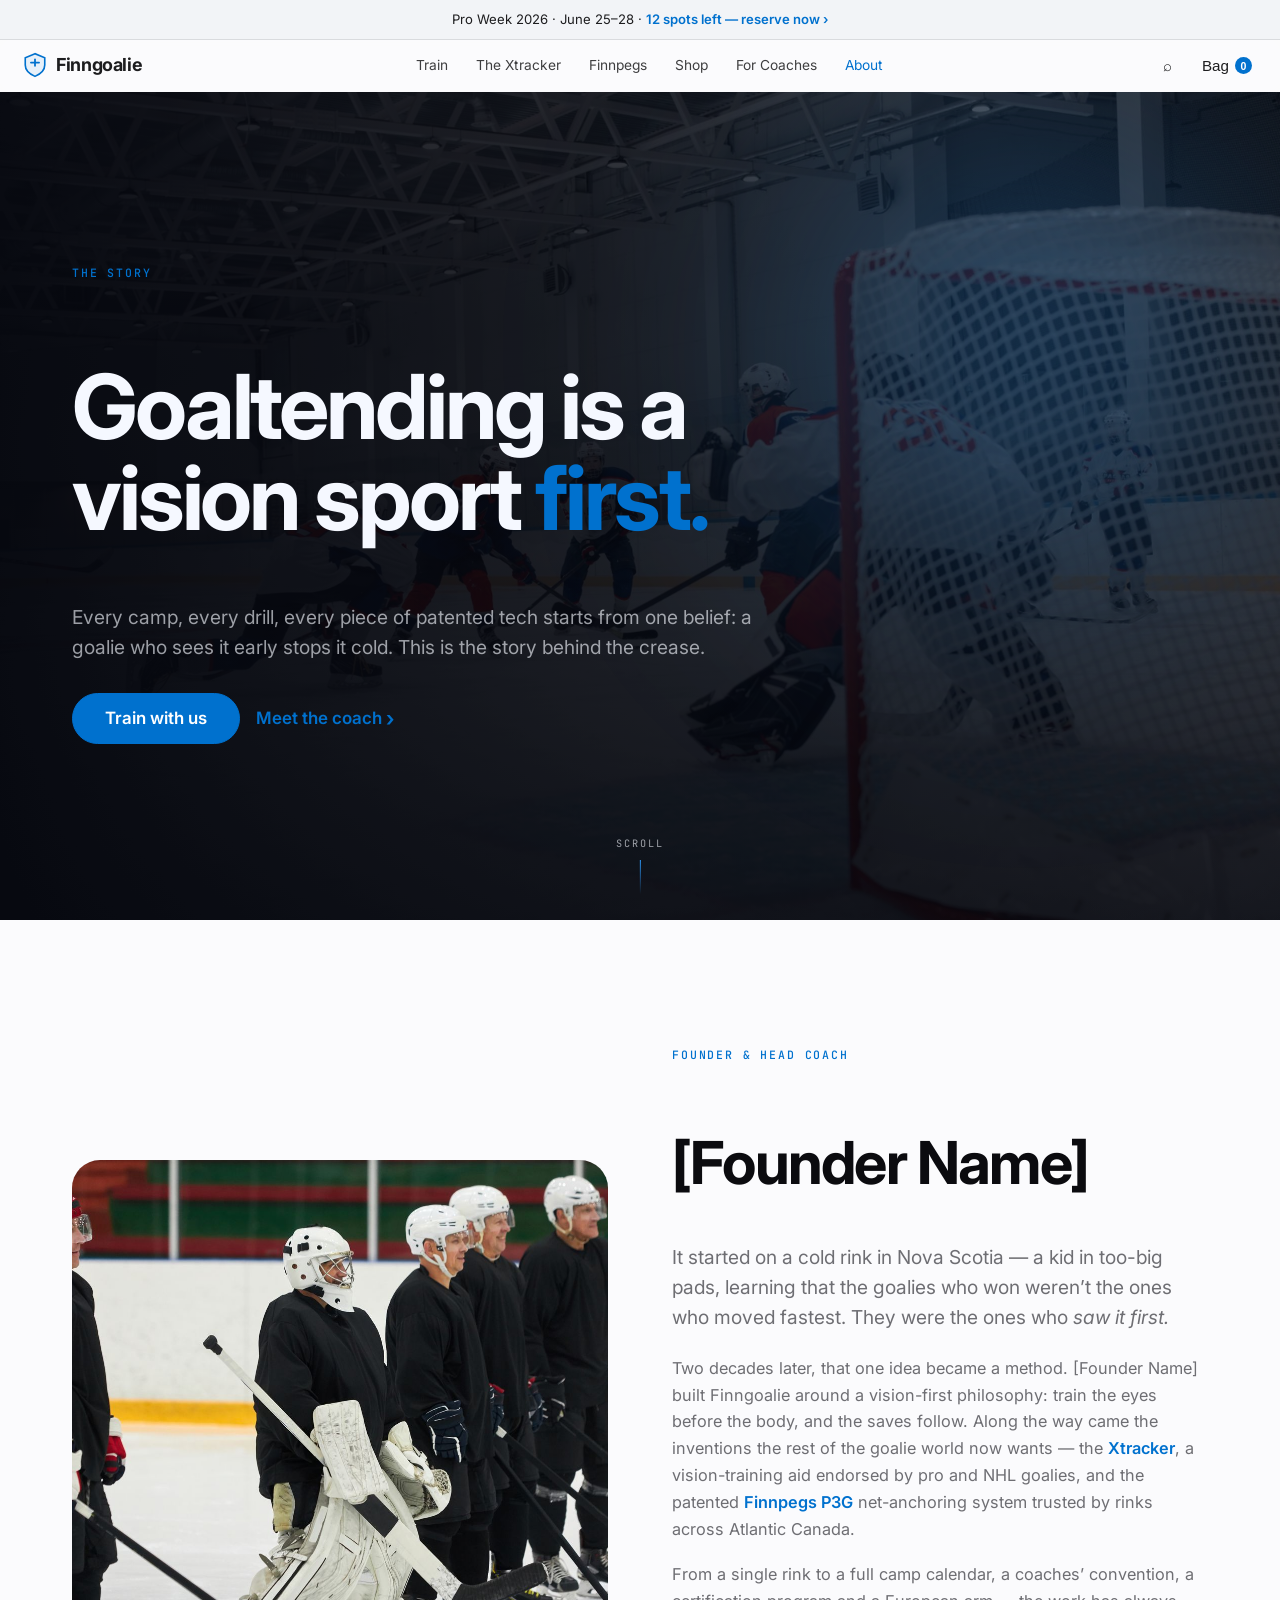
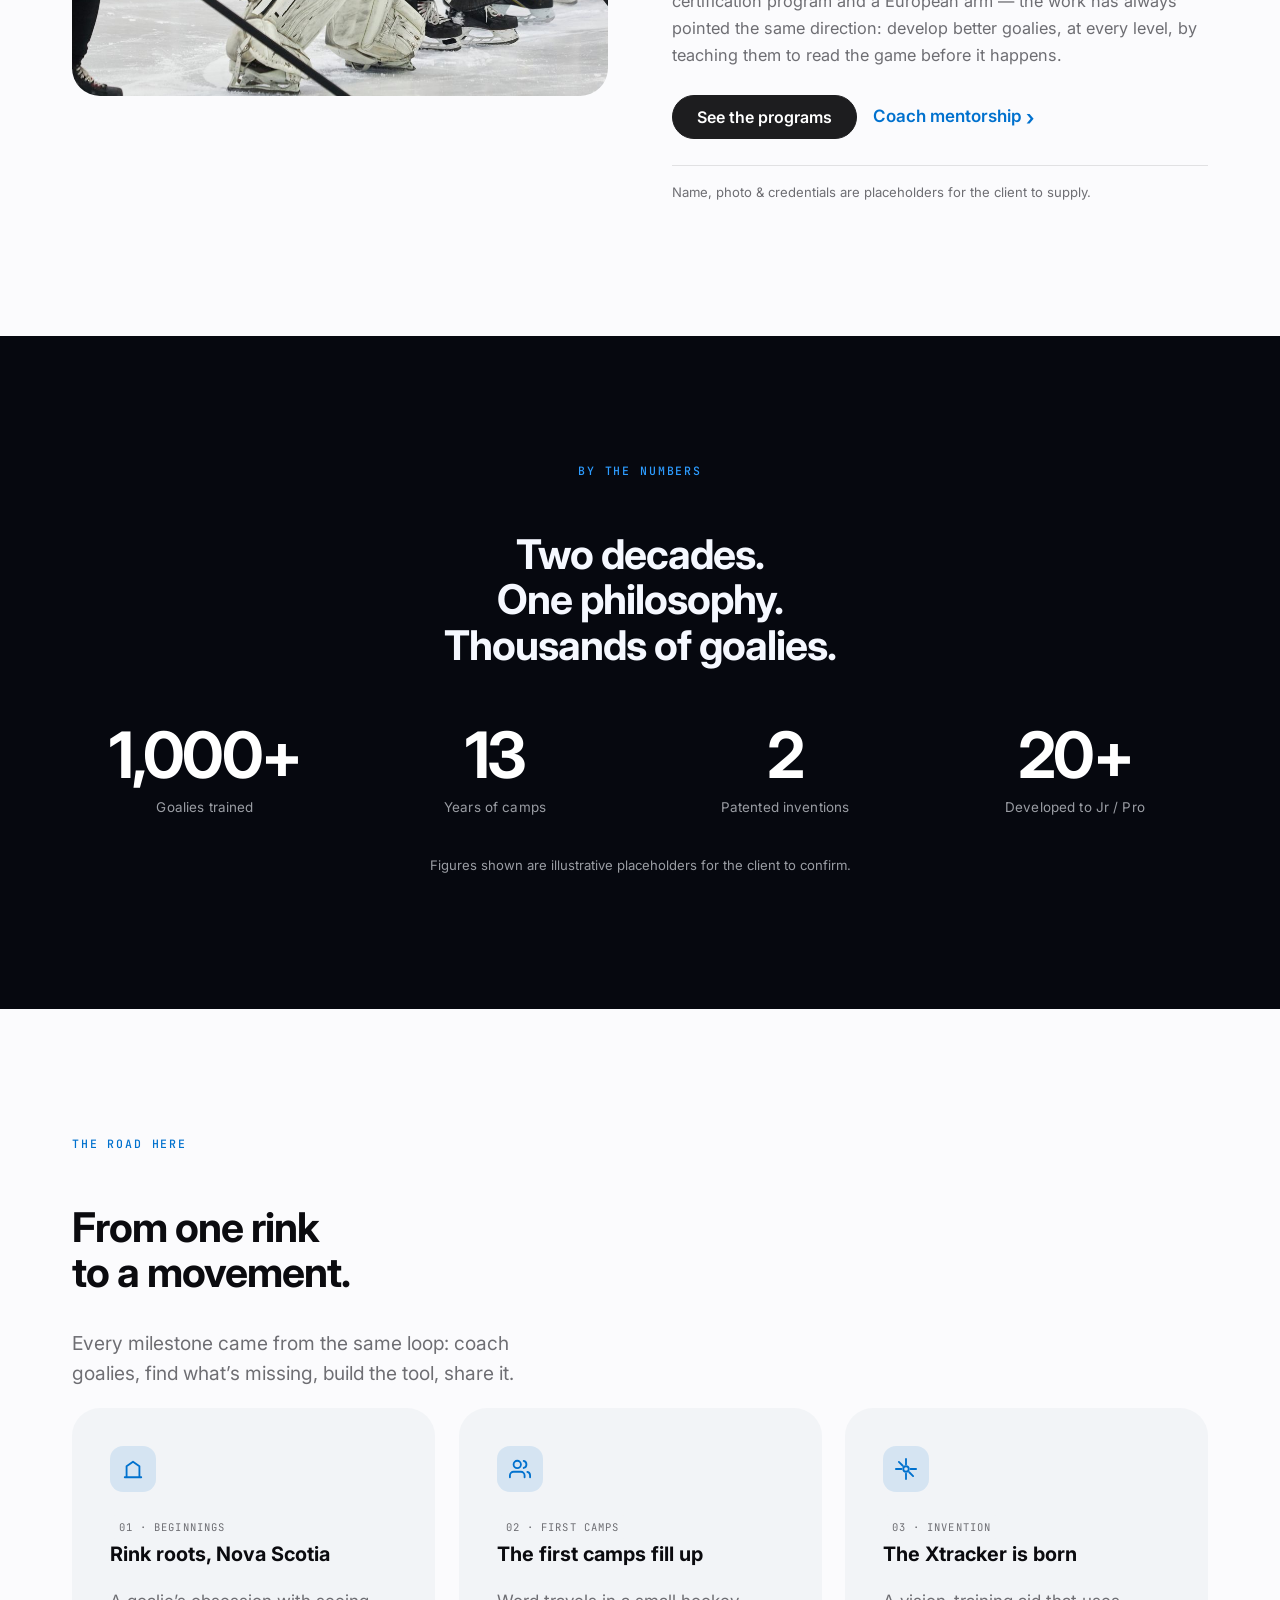
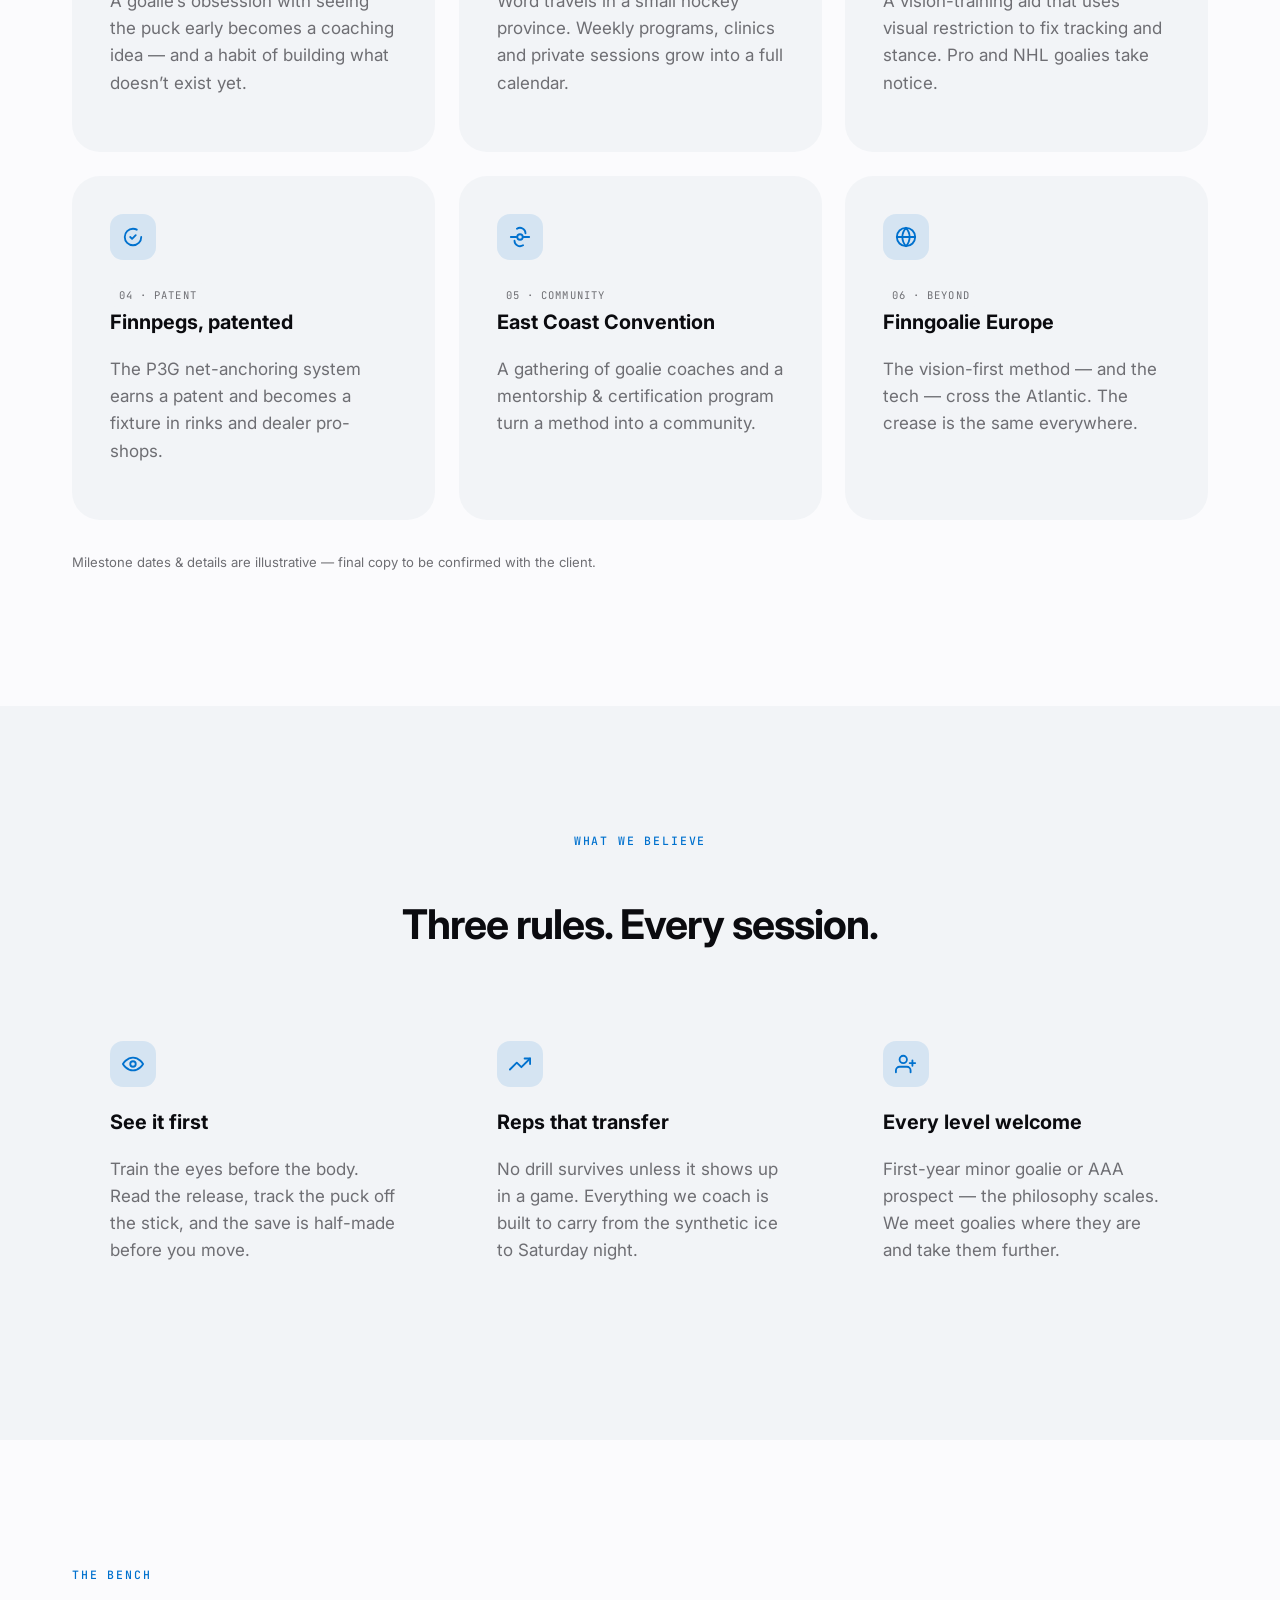
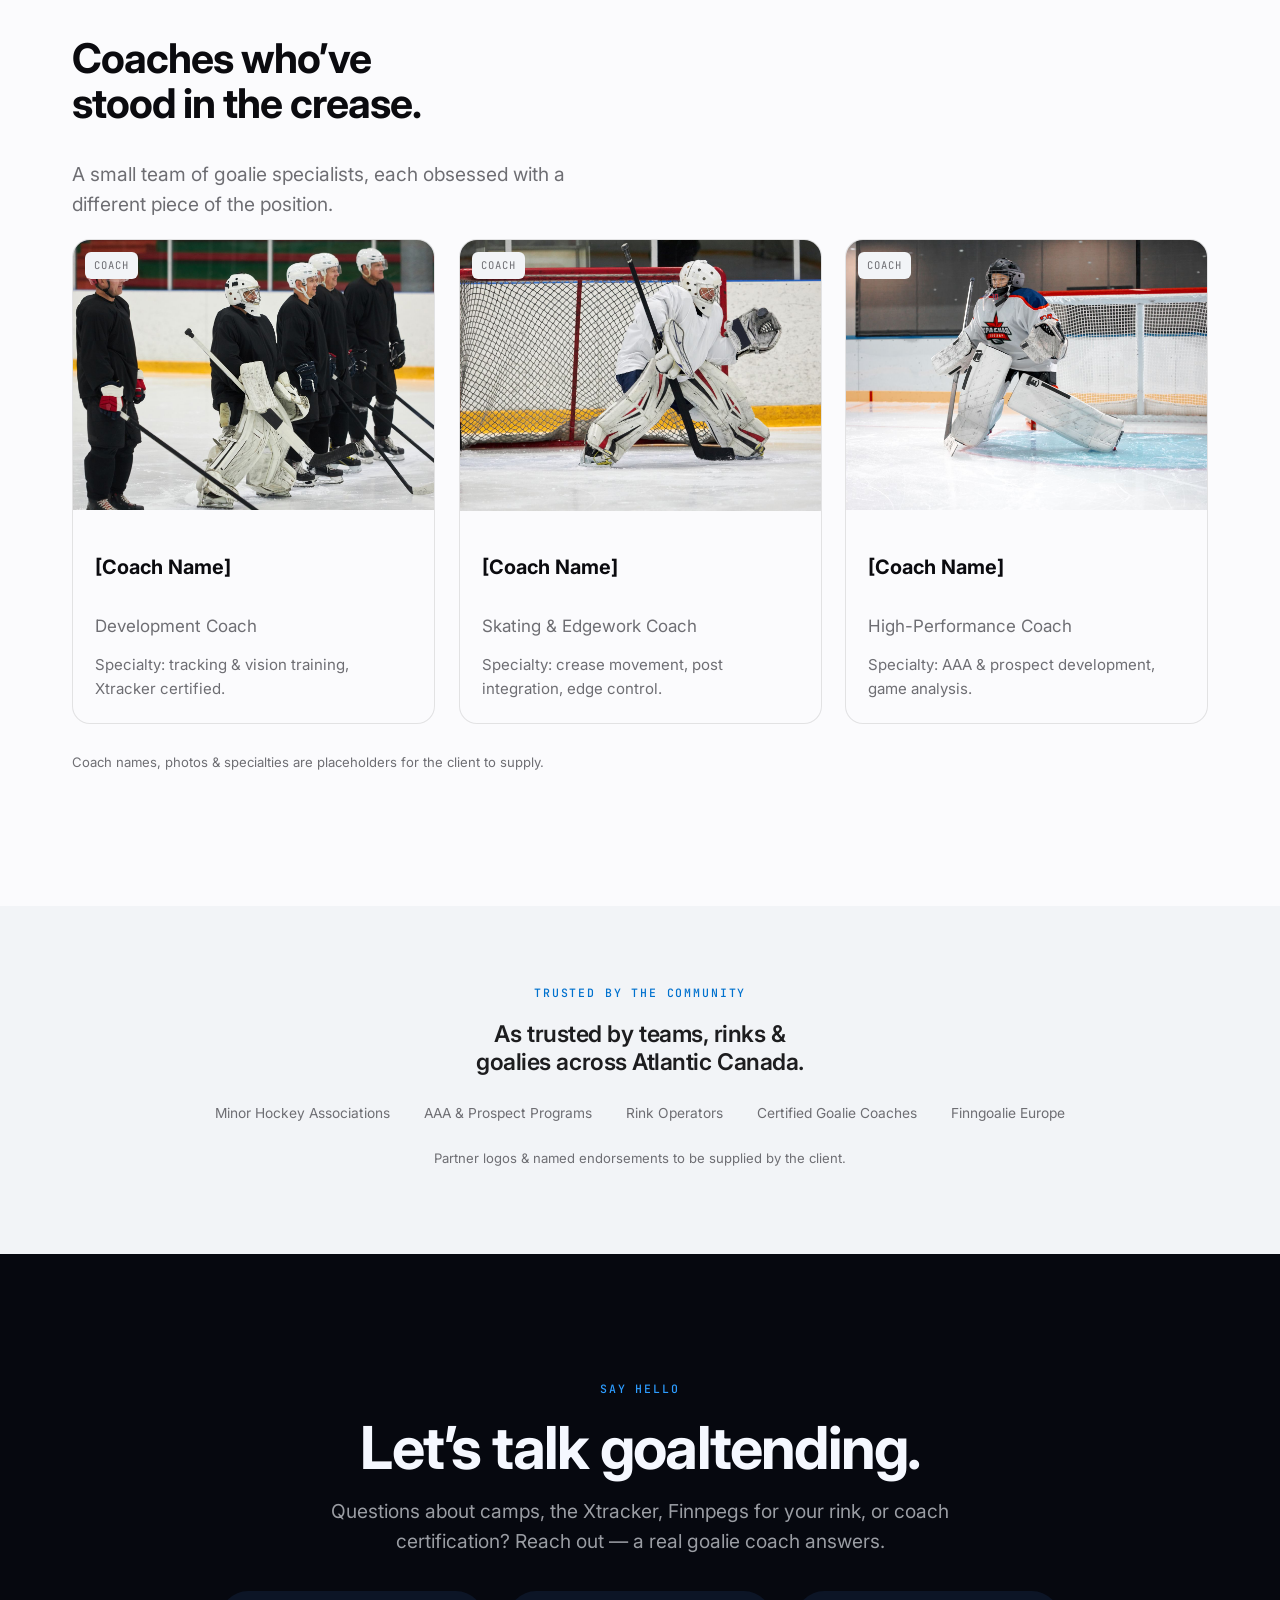
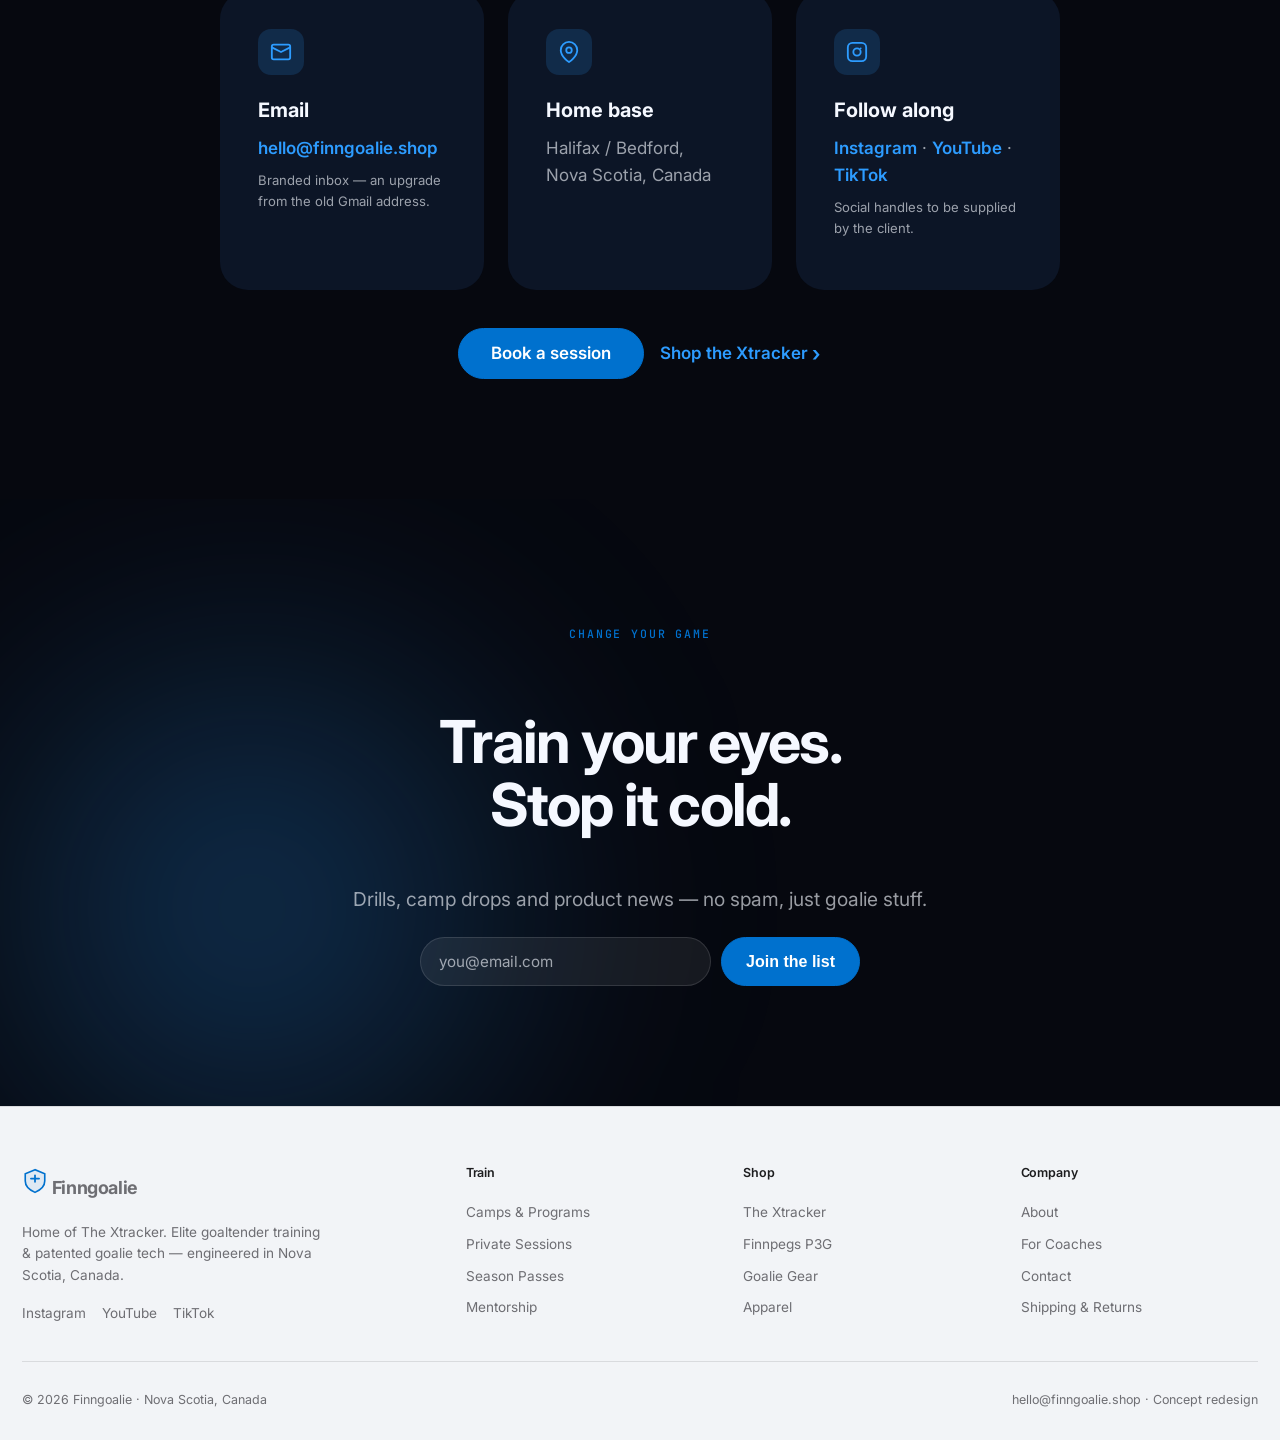
==== commit 3fd43e58: "Real hockey photography across all pages (local assets, no hotlinks)" ====
--- a/about.html
+++ b/about.html
@@ -50,7 +50,7 @@
      1 · CINEMATIC HERO  (.hero, dark, full-bleed ice/arena image)
      ============================================================ -->
 <header class="hero">
-  <div class="hero-bg" style="background-image:url('https://images.unsplash.com/photo-1515703407324-5f753afd8be8?q=80&w=2000&auto=format&fit=crop')"></div>
+  <div class="hero-bg" style="background-image:url('assets/img/ice-rink.jpg')"></div>
   <div class="hero-glow"></div>
   <div class="wrap">
     <span class="eyebrow" data-reveal="up">The Story</span>
@@ -71,7 +71,7 @@
   <div class="wrap">
     <div class="split">
       <div class="split-media" data-reveal="scale">
-        <img src="https://images.unsplash.com/photo-1551958219-acbc608c6377?q=80&w=1200&auto=format&fit=crop" alt="Portrait of the Finngoalie founder and head coach (placeholder image)" />
+        <img src="assets/img/coach.jpg" alt="Portrait of the Finngoalie founder and head coach (placeholder image)" />
       </div>
       <div data-reveal="right">
         <span class="eyebrow">Founder &amp; Head Coach</span>
@@ -214,7 +214,7 @@
     </div>
     <div class="grid g3">
       <article class="card" data-reveal="up">
-        <div class="card-media"><span class="tag">Coach</span></div>
+        <div class="card-media"><img src="assets/img/coach.jpg" alt="Finngoalie development coach (placeholder photo)" /><span class="tag">Coach</span></div>
         <div class="card-body">
           <h3>[Coach Name]</h3>
           <p class="muted" style="margin:0">Development Coach</p>
@@ -222,7 +222,7 @@
         </div>
       </article>
       <article class="card" data-reveal="up" data-reveal-delay="120">
-        <div class="card-media"><span class="tag">Coach</span></div>
+        <div class="card-media"><img src="assets/img/goalie-focus.jpg" alt="Finngoalie skating &amp; edgework coach (placeholder photo)" /><span class="tag">Coach</span></div>
         <div class="card-body">
           <h3>[Coach Name]</h3>
           <p class="muted" style="margin:0">Skating &amp; Edgework Coach</p>
@@ -230,7 +230,7 @@
         </div>
       </article>
       <article class="card" data-reveal="up" data-reveal-delay="240">
-        <div class="card-media"><span class="tag">Coach</span></div>
+        <div class="card-media"><img src="assets/img/goalie-action.jpg" alt="Finngoalie high-performance coach (placeholder photo)" /><span class="tag">Coach</span></div>
         <div class="card-body">
           <h3>[Coach Name]</h3>
           <p class="muted" style="margin:0">High-Performance Coach</p>
--- a/styles.css
+++ b/styles.css
@@ -126,8 +126,10 @@
 
 /* ---------- hero ---------- */
 .hero{position:relative;min-height:92vh;display:flex;align-items:center;overflow:hidden;background:var(--night);color:var(--on-night)}
-.hero-bg{position:absolute;inset:0;background-size:cover;background-position:center;opacity:.5}
-.hero-bg::after{content:"";position:absolute;inset:0;background:linear-gradient(180deg,rgba(6,8,15,.45),rgba(6,8,15,.92))}
+.hero-bg{position:absolute;inset:0;background-size:cover;background-position:center;opacity:.62}
+.hero-bg::after{content:"";position:absolute;inset:0;background:
+  linear-gradient(90deg,rgba(6,8,15,.94) 0%,rgba(6,8,15,.6) 48%,rgba(6,8,15,.28) 100%),
+  linear-gradient(180deg,rgba(6,8,15,.25),rgba(6,8,15,.82))}
 .hero-glow{position:absolute;width:760px;height:760px;border-radius:50%;filter:blur(120px);
   background:radial-gradient(circle,rgba(45,156,255,.35),transparent 65%);top:-15%;right:-10%;pointer-events:none}
 .hero .wrap{position:relative;z-index:2;width:100%;padding-top:80px;padding-bottom:90px}
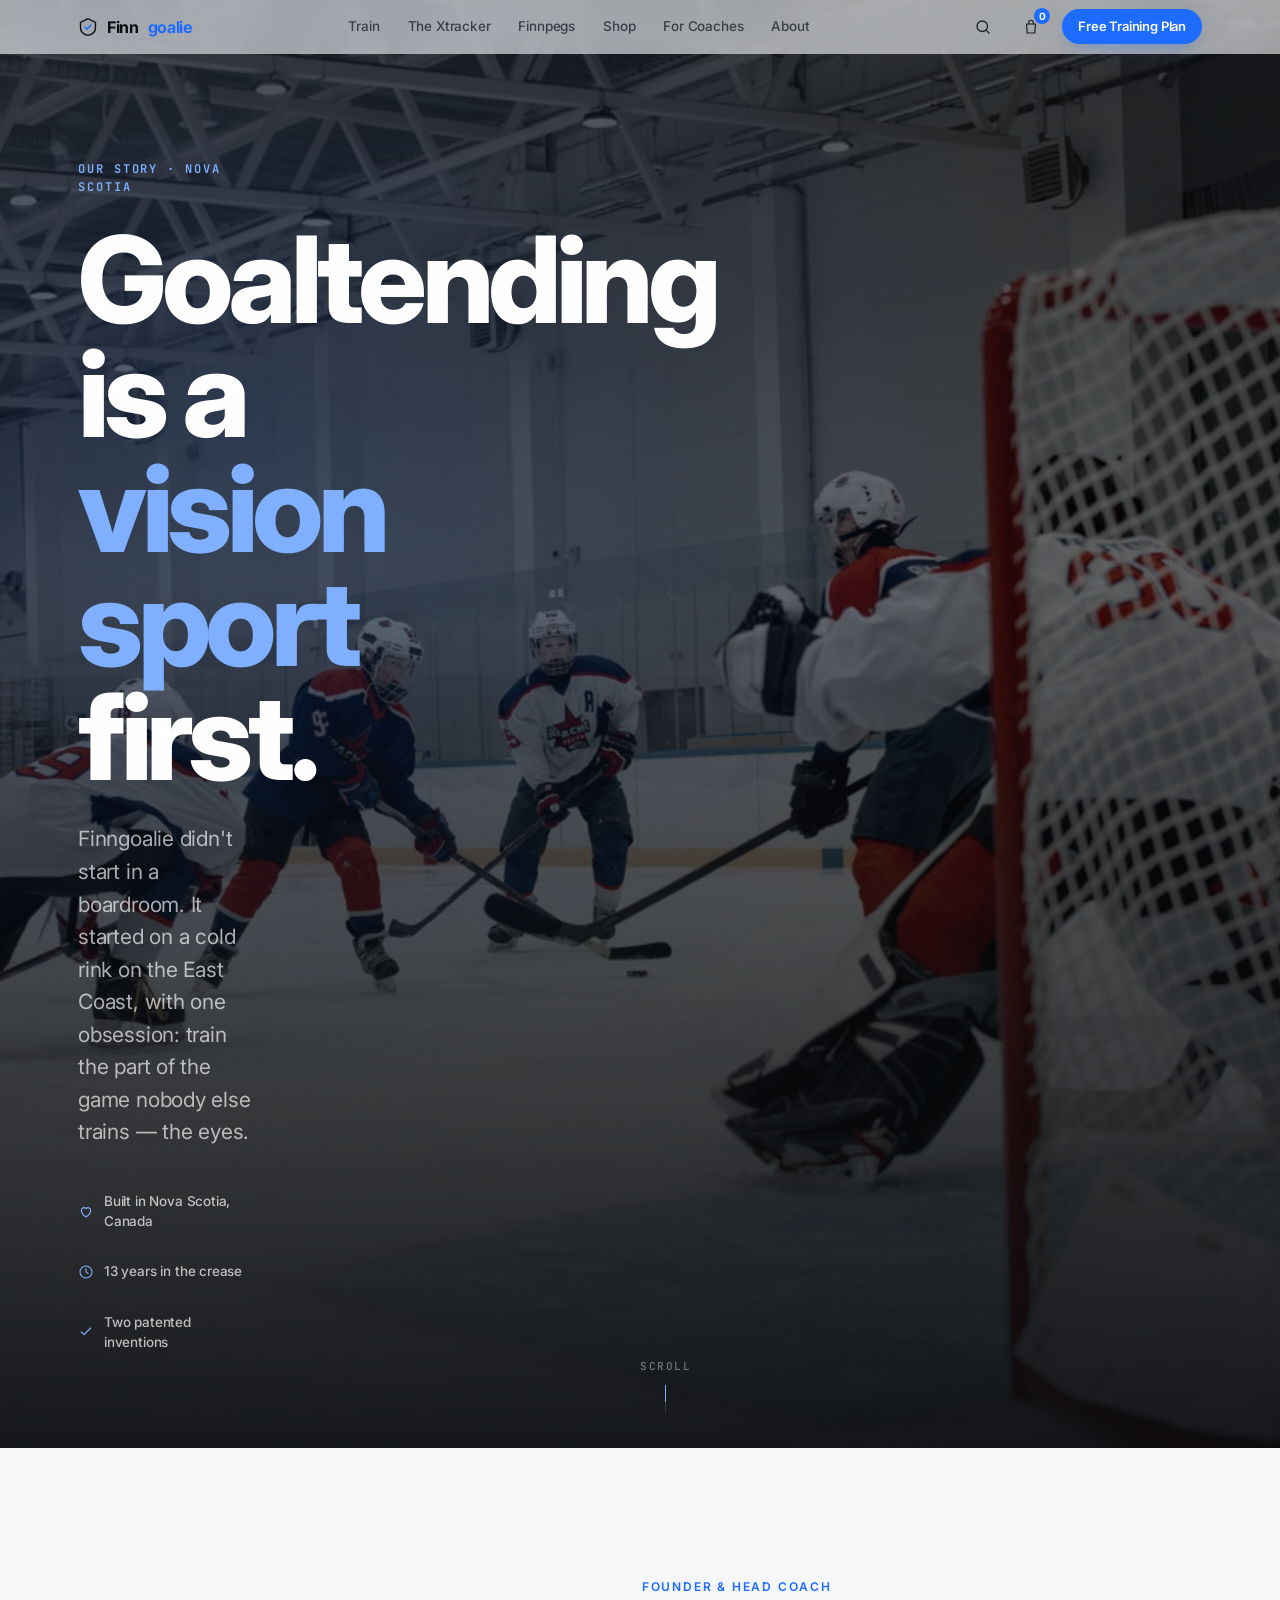
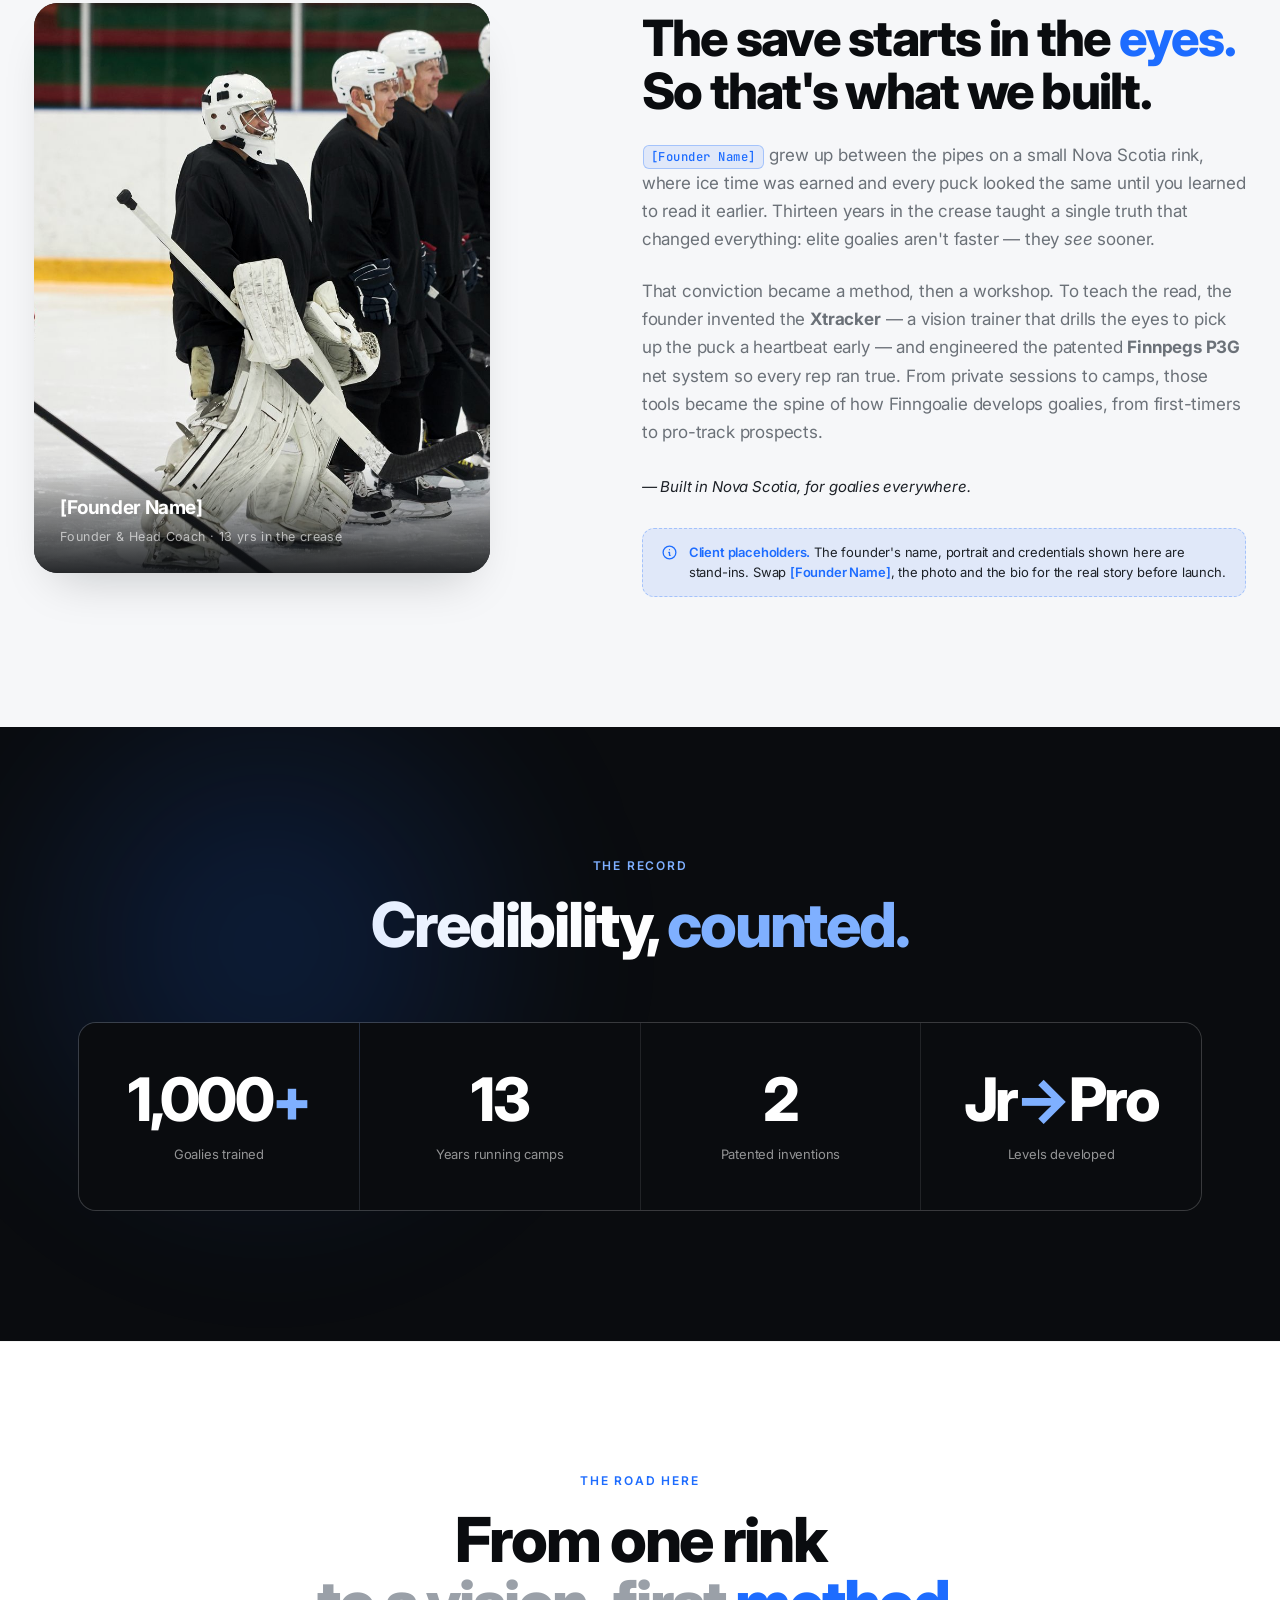
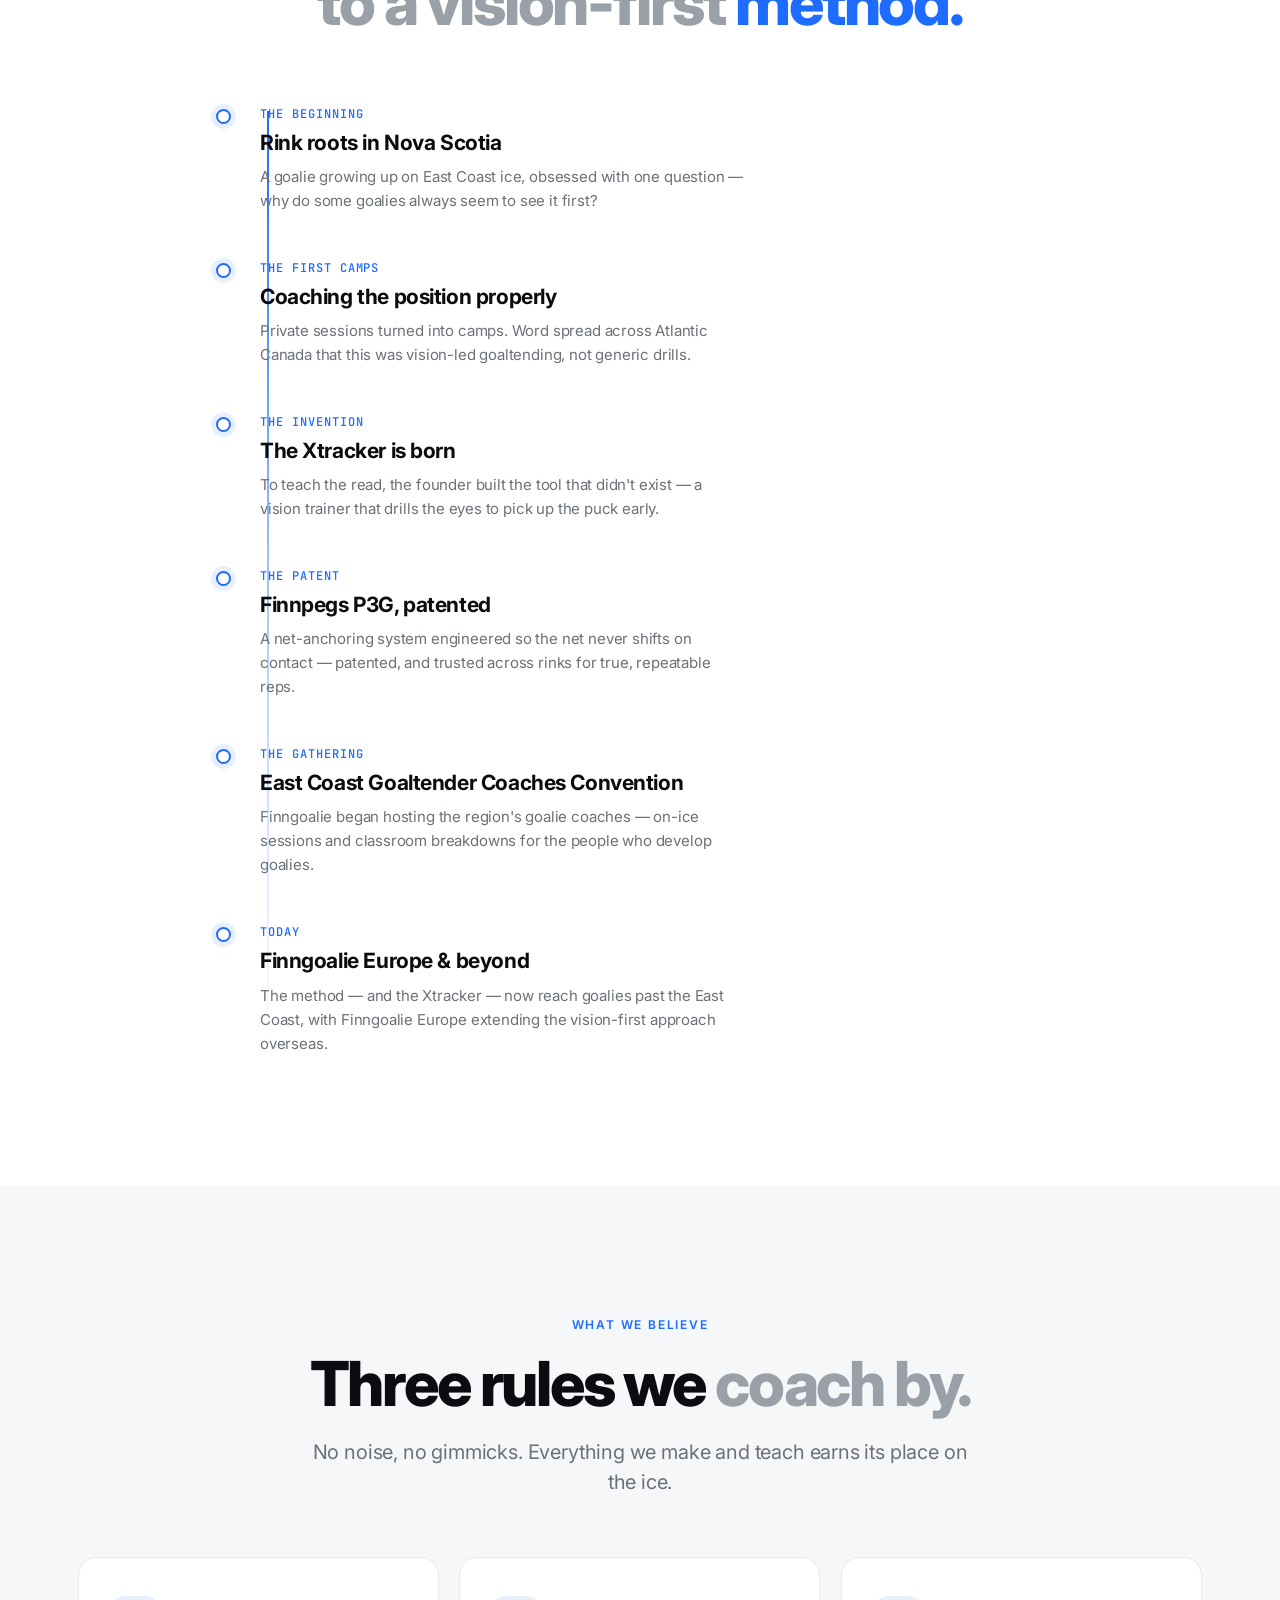
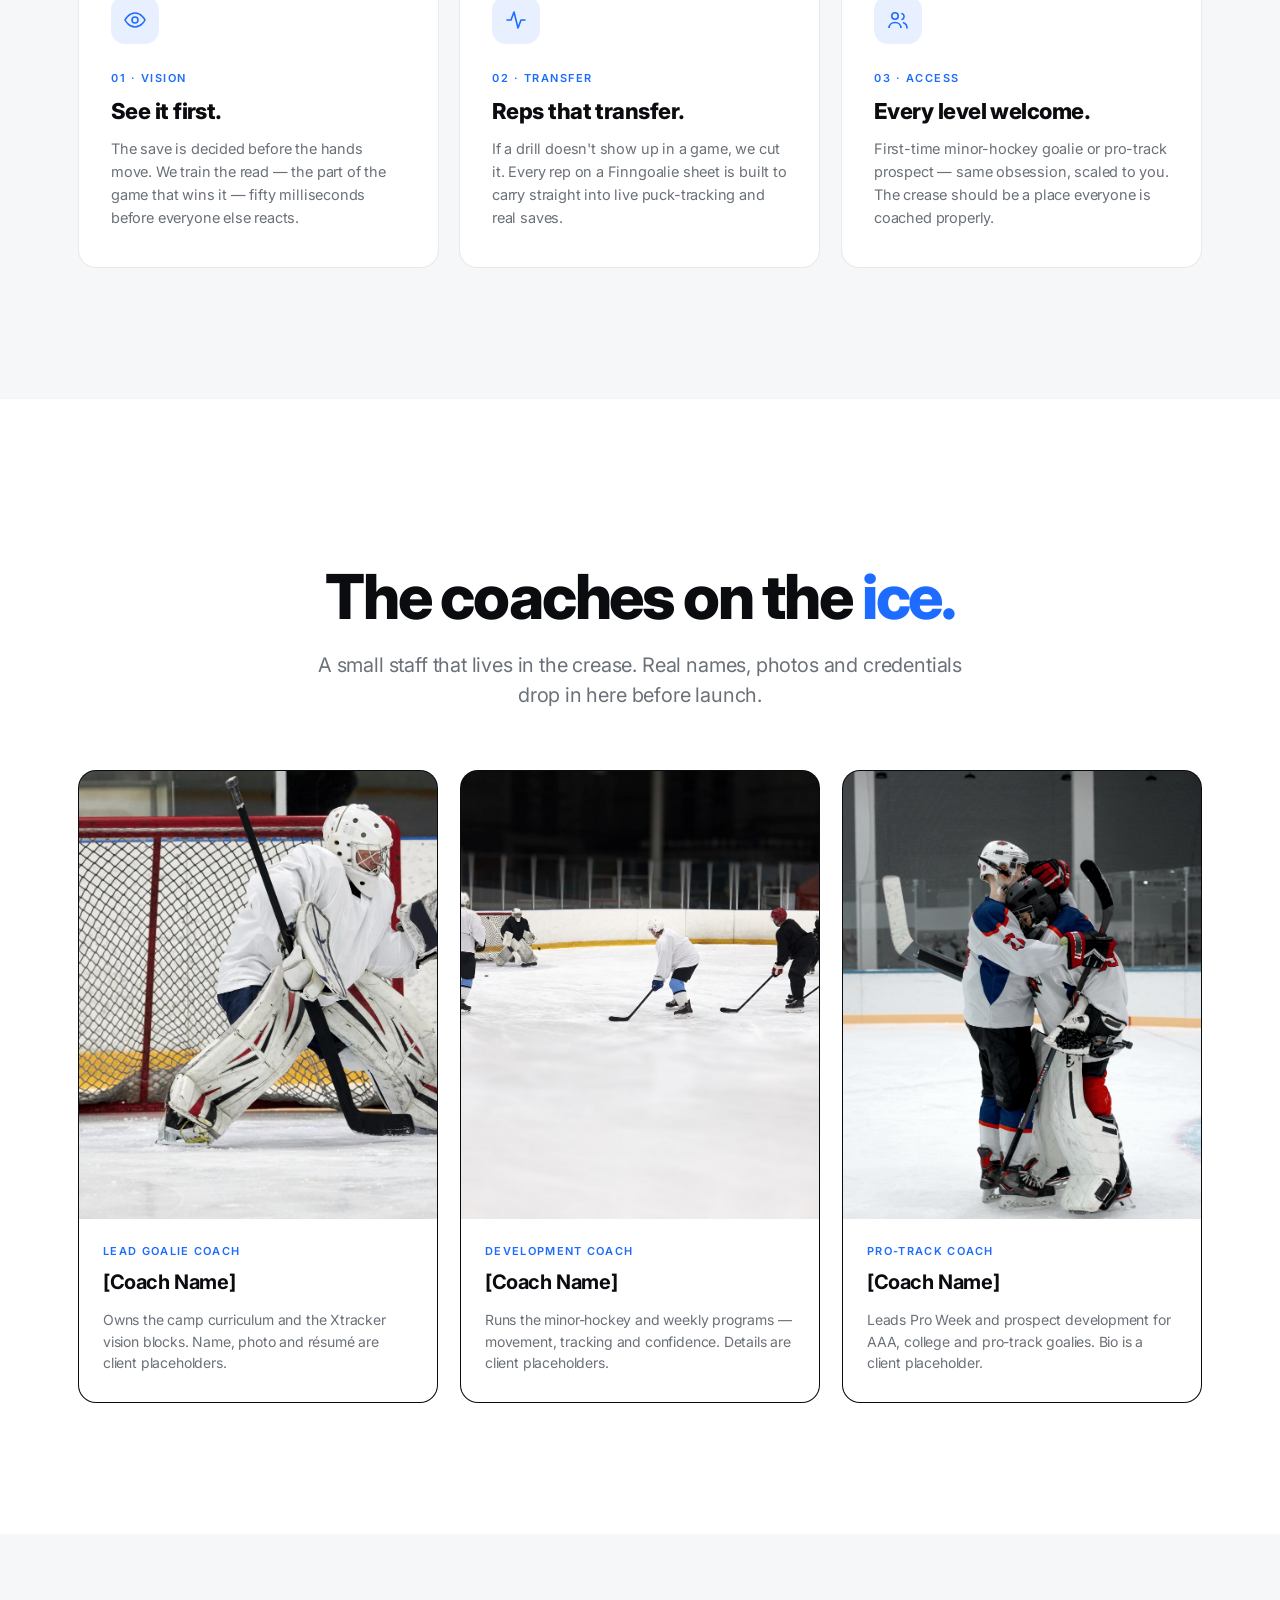
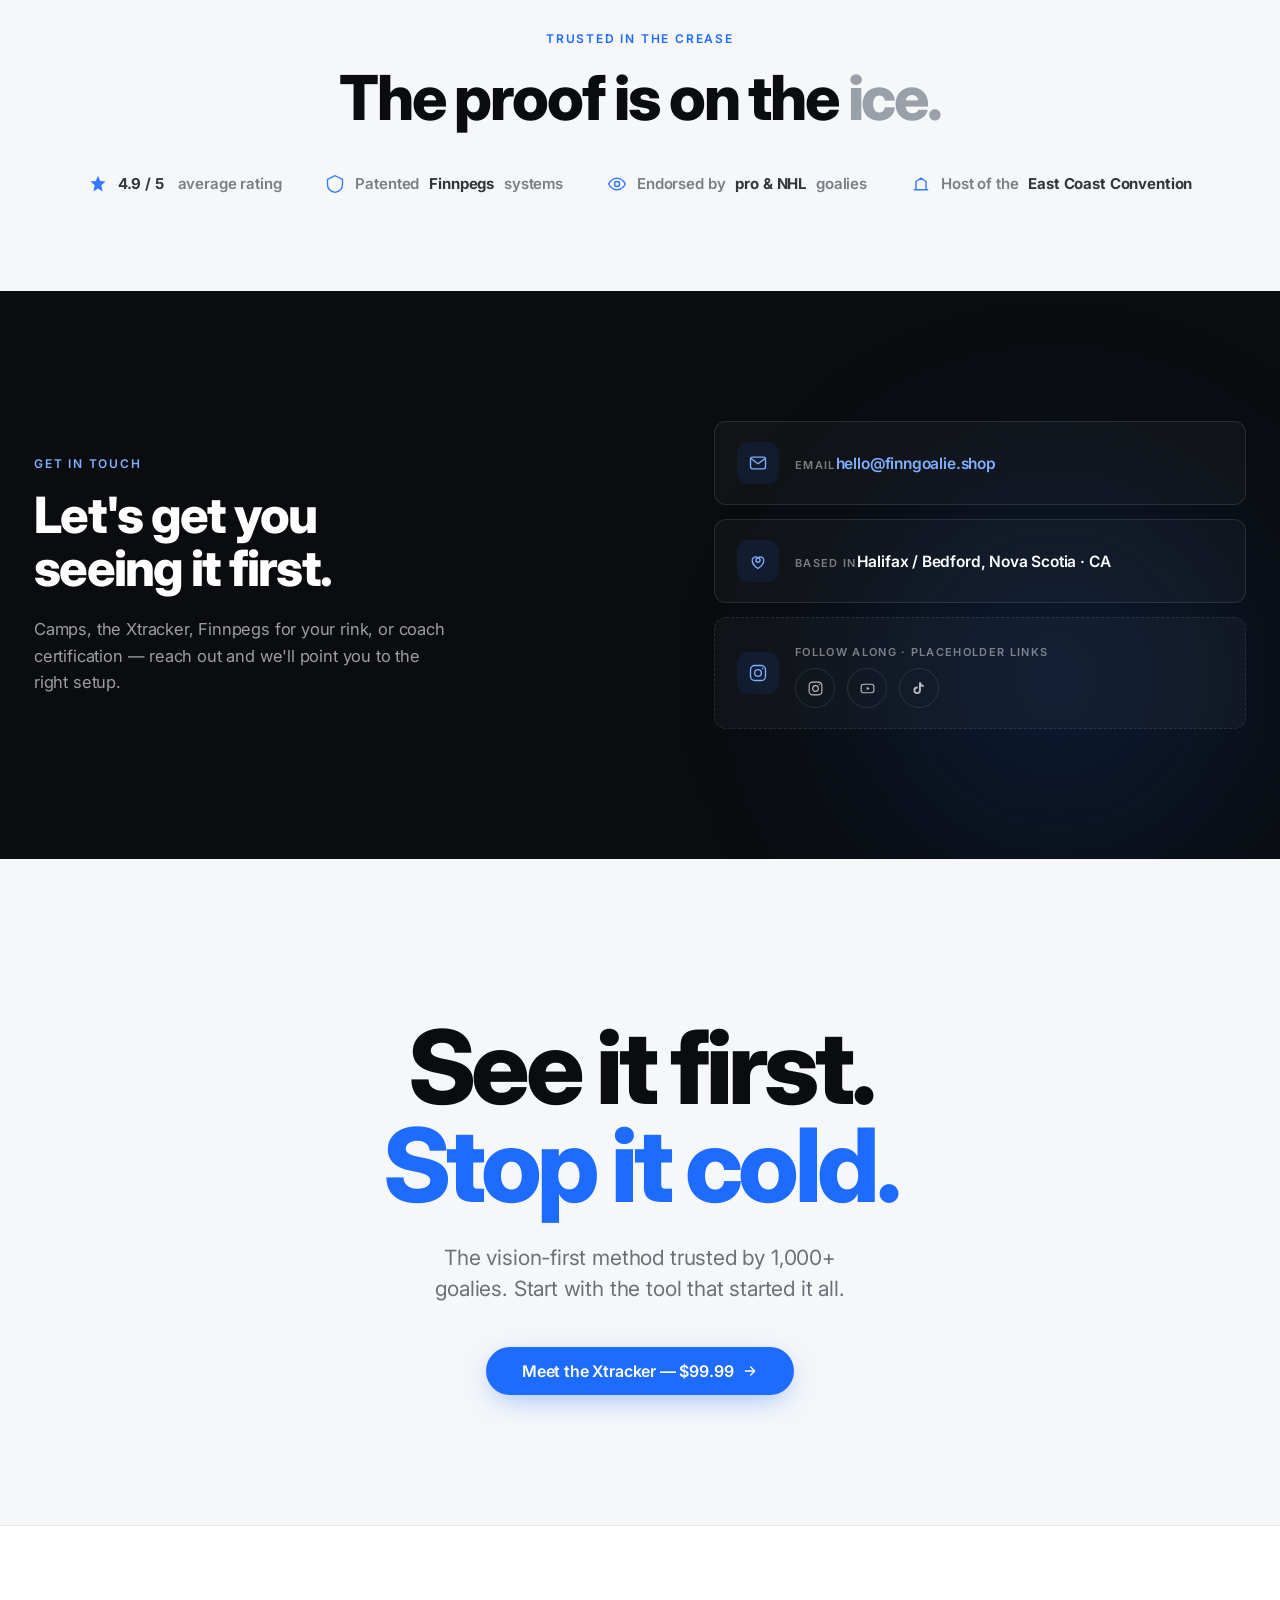
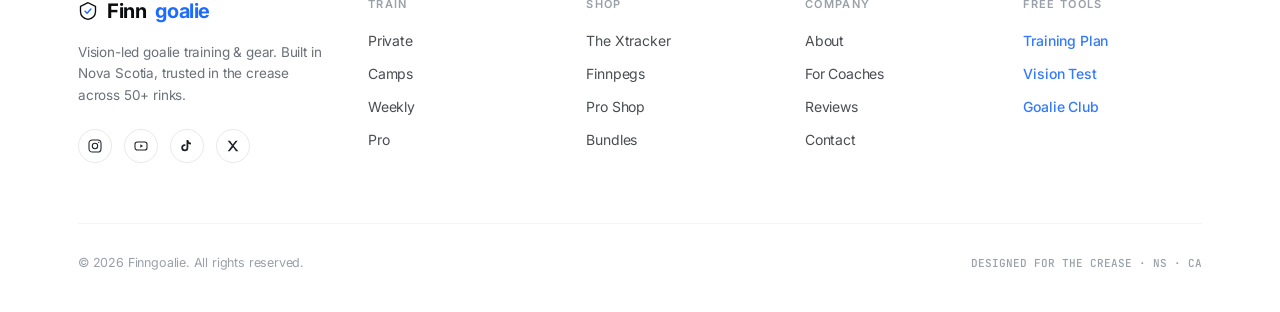
==== commit 1aacb4f9: "v3 $1M rebuild: Apple-grade system + custom puck-tracker + 4 conversion funnels (plan/vision-test/cl" ====
--- a/about.html
+++ b/about.html
@@ -1,334 +1,514 @@
 <!DOCTYPE html>
 <html lang="en">
 <head>
-  <meta charset="UTF-8" />
-  <meta name="viewport" content="width=device-width, initial-scale=1.0" />
-  <title>About — Finngoalie · The Story Behind the Crease</title>
-  <meta name="description" content="The story behind Finngoalie: Nova Scotia rink roots, a vision-first goaltending philosophy, and the patented training tech — the Xtracker and Finnpegs — built to make goalies see it first and stop it cold." />
-  <link rel="preconnect" href="https://fonts.googleapis.com"><link rel="preconnect" href="https://fonts.gstatic.com" crossorigin>
-  <link href="https://fonts.googleapis.com/css2?family=Inter:wght@400;500;600;700&family=JetBrains+Mono:wght@400;500&display=swap" rel="stylesheet">
-  <link rel="stylesheet" href="styles.css" />
+<meta charset="UTF-8">
+<meta name="viewport" content="width=device-width, initial-scale=1.0, viewport-fit=cover">
+<title>Finngoalie — About. Goaltending is a vision sport first.</title>
+<meta name="description" content="The story behind Finngoalie — vision-first goaltending built on Nova Scotia rink roots. The founder, the philosophy, the inventions (the Xtracker + patented Finnpegs), and the coaches who teach it.">
+<link rel="preconnect" href="https://fonts.googleapis.com">
+<link rel="preconnect" href="https://fonts.gstatic.com" crossorigin>
+<link href="https://fonts.googleapis.com/css2?family=Inter:wght@300;400;500;600;700;800&family=JetBrains+Mono:wght@400;500&display=swap" rel="stylesheet">
+<link rel="stylesheet" href="styles.css">
+<style>
+/* ============================================================
+   ABOUT-PAGE LOCAL COMPOSITION
+   ------------------------------------------------------------
+   Page-scoped layout only. NO new design tokens, NO new colors.
+   Every color / radius / shadow / motion pulls from styles.css
+   variables. The one accent stays --accent. These rules just
+   arrange the documented system into About-specific blocks.
+   ============================================================ */
+
+/* — cinematic story hero (full-bleed arena, dark, calm) — */
+.about-hero{
+  position:relative;min-height:92svh;display:flex;align-items:center;
+  padding:160px 28px 96px;overflow:hidden;isolation:isolate;background:var(--ink);
+}
+.about-hero .ah-bg{
+  position:absolute;inset:0;z-index:0;background-size:cover;background-position:center;
+  filter:grayscale(.35) contrast(1.05) brightness(.62);
+  transform:scale(1.04);animation:ahDrift 24s ease-in-out infinite alternate;
+}
+@keyframes ahDrift{from{transform:scale(1.04) translateY(0)}to{transform:scale(1.1) translateY(-1.4%)}}
+.about-hero .ah-veil{
+  position:absolute;inset:0;z-index:1;pointer-events:none;
+  background:
+    linear-gradient(180deg,rgba(10,12,15,.55) 0%,rgba(10,12,15,.35) 40%,rgba(10,12,15,.92) 100%),
+    radial-gradient(110% 80% at 18% 30%,rgba(29,108,255,.22),transparent 58%);
+}
+.about-hero .wrap{position:relative;z-index:2;max-width:var(--max);width:100%}
+.about-hero .ah-in{max-width:18ch}
+.about-hero .eyebrow{color:var(--accent-up);margin-bottom:26px;display:inline-block;opacity:0;transform:translateY(14px);animation:rise 1s var(--ease) .15s forwards}
+.about-hero h1{
+  color:#fff;font-size:var(--fz-display);line-height:.95;letter-spacing:-.045em;font-weight:800;max-width:16ch;
+}
+.about-hero h1 .l{display:inline-block;opacity:0;transform:translateY(26px) rotate(1.5deg);animation:riseWord 1.05s var(--ease) forwards}
+.about-hero h1 .accent{color:var(--accent-up)}
+.about-hero p.ah-sub{
+  color:rgba(255,255,255,.66);font-size:clamp(17px,2.1vw,21px);max-width:46ch;margin-top:30px;
+  line-height:1.55;font-weight:400;letter-spacing:-.01em;
+  opacity:0;transform:translateY(16px);animation:rise 1s var(--ease) .95s forwards;
+}
+.about-hero .ah-meta{
+  display:flex;gap:30px;flex-wrap:wrap;margin-top:42px;
+  opacity:0;transform:translateY(16px);animation:rise 1s var(--ease) 1.15s forwards;
+}
+.about-hero .ah-meta .m{display:flex;align-items:center;gap:10px;font-size:13.5px;color:rgba(255,255,255,.7);font-weight:500}
+.about-hero .ah-meta .m svg{width:16px;height:16px;color:var(--accent-up);flex-shrink:0}
+.about-hero .ah-scrollcue{
+  position:absolute;bottom:30px;left:50%;transform:translateX(-50%);z-index:3;
+  font-size:11px;letter-spacing:.14em;text-transform:uppercase;color:rgba(255,255,255,.4);
+  display:flex;flex-direction:column;align-items:center;gap:10px;
+  opacity:0;animation:rise 1s var(--ease) 1.5s forwards;
+}
+.about-hero .ah-scrollcue .dot{width:1px;height:34px;background:linear-gradient(rgba(255,255,255,.4),transparent);position:relative;overflow:hidden}
+.about-hero .ah-scrollcue .dot::after{content:"";position:absolute;top:0;left:0;width:100%;height:50%;background:var(--accent-up);animation:scrolldot 1.8s var(--ease) infinite}
+
+/* — founder split (portrait + credibility bio) — */
+.about-founder{padding:var(--s-10) 0}
+.af-grid{display:grid;grid-template-columns:.86fr 1.14fr;gap:64px;align-items:center}
+.af-photo{border-radius:var(--r-lg);overflow:hidden;aspect-ratio:4/5;position:relative;background:var(--ink);box-shadow:var(--sh-3)}
+.af-photo img{width:100%;height:100%;object-fit:cover;filter:grayscale(.18) contrast(1.05);transition:transform 1.2s var(--ease)}
+.af-photo:hover img{transform:scale(1.05)}
+.af-photo .ph-badge{
+  position:absolute;top:20px;left:20px;background:rgba(246,247,249,.92);backdrop-filter:blur(8px);
+  border-radius:var(--r-pill);padding:8px 16px;font-size:11px;letter-spacing:.12em;text-transform:uppercase;font-weight:600;color:var(--accent);
+}
+.af-photo .ph-name{position:absolute;bottom:0;left:0;right:0;padding:26px;background:linear-gradient(transparent,rgba(10,12,15,.88));color:#fff}
+.af-photo .ph-name b{display:block;font-size:19px;font-weight:700;letter-spacing:-.02em}
+.af-photo .ph-name span{font-size:12.5px;color:rgba(255,255,255,.62);letter-spacing:.03em}
+.af-copy .kicker{margin-bottom:16px}
+.af-copy h2{font-size:clamp(30px,4.2vw,50px);letter-spacing:-.035em;line-height:1.05;font-weight:800}
+.af-copy h2 .accent{color:var(--accent)}
+.af-copy p{color:var(--mute);margin-top:24px;font-size:17px;line-height:1.65}
+.af-copy .sig{margin-top:30px;font-size:15px;font-style:italic;color:var(--ink-2)}
+.placeholder-note{
+  display:flex;align-items:flex-start;gap:11px;margin-top:30px;padding:14px 18px;
+  border:1px dashed var(--accent-line);border-radius:var(--r-sm);background:var(--accent-soft);
+  font-size:13px;line-height:1.5;color:var(--ink-2);
+}
+.placeholder-note svg{width:17px;height:17px;color:var(--accent);flex-shrink:0;margin-top:1px}
+.placeholder-note b{color:var(--accent);font-weight:600}
+.ph-tag{
+  display:inline-block;font-family:'JetBrains Mono',monospace;font-size:.72em;font-weight:500;
+  letter-spacing:.04em;color:var(--accent);background:var(--accent-soft);border:1px solid var(--accent-line);
+  border-radius:6px;padding:1px 7px;vertical-align:middle;margin:0 1px;
+}
+
+/* — credibility count-up band (dark) — */
+.about-stats{padding:var(--s-10) 0;background:var(--ink);color:#fff;position:relative;overflow:hidden}
+.about-stats .glow-blob{position:absolute;top:-25%;left:-8%;width:58vw;height:58vw;border-radius:50%;background:radial-gradient(circle,rgba(29,108,255,.2),transparent 60%);filter:blur(64px);pointer-events:none}
+.about-stats .kicker{color:var(--accent-up)}
+.about-stats h2{color:#fff}
+.about-stats .as-grid{display:grid;grid-template-columns:repeat(4,1fr);gap:1px;background:var(--line-on-dark);border:1px solid var(--line-on-dark);border-radius:var(--r);overflow:hidden;margin-top:66px;position:relative;z-index:1}
+.as-cell{background:var(--ink);padding:46px 30px;text-align:center}
+.as-cell .n{font-size:clamp(40px,4.8vw,60px);font-weight:800;letter-spacing:-.045em;line-height:1}
+.as-cell .n .ac{color:var(--accent-up)}
+.as-cell .lab{font-size:13px;color:rgba(255,255,255,.56);margin-top:16px;line-height:1.45}
+
+/* — timeline / milestones (elegant reveal steps) — */
+.about-timeline{padding:var(--s-10) 0;background:var(--paper-2);border-top:1px solid var(--line-2)}
+.tl-rail{position:relative;max-width:760px;margin:70px auto 0;padding-left:0}
+.tl-rail::before{content:"";position:absolute;left:7px;top:6px;bottom:6px;width:1.5px;background:linear-gradient(var(--accent),var(--accent-line) 60%,transparent)}
+.tl-step{position:relative;padding:0 0 46px 44px}
+.tl-step:last-child{padding-bottom:0}
+.tl-step .node{position:absolute;left:0;top:4px;width:15px;height:15px;border-radius:50%;background:var(--paper-2);border:2px solid var(--accent);box-shadow:0 0 0 5px var(--accent-soft)}
+.tl-step .yr{font-family:'JetBrains Mono',monospace;font-size:12px;letter-spacing:.08em;color:var(--accent);font-weight:500;text-transform:uppercase}
+.tl-step h3{font-size:21px;font-weight:700;letter-spacing:-.02em;margin-top:8px;line-height:1.15}
+.tl-step p{color:var(--mute);font-size:15px;line-height:1.6;margin-top:10px;max-width:54ch}
+
+/* — philosophy (3 values) — */
+.about-values{padding:var(--s-10) 0}
+.val-grid{display:grid;grid-template-columns:repeat(3,1fr);gap:20px;margin-top:60px}
+.val-card{
+  background:var(--paper-2);border:1px solid var(--line);border-radius:var(--r);padding:38px 32px;
+  transition:transform .5s var(--ease),box-shadow .5s var(--ease),border-color .5s var(--ease);will-change:transform;
+}
+.val-card:hover{transform:translateY(-6px);box-shadow:var(--sh-3);border-color:var(--accent-line)}
+.val-card .vi{width:48px;height:48px;border-radius:14px;display:grid;place-items:center;background:var(--accent-soft);color:var(--accent);margin-bottom:26px}
+.val-card .vi svg{width:24px;height:24px}
+.val-card .vn{font-size:11px;letter-spacing:.14em;text-transform:uppercase;color:var(--accent);font-weight:600;margin-bottom:12px}
+.val-card h3{font-size:22px;font-weight:800;letter-spacing:-.025em;line-height:1.1}
+.val-card p{color:var(--mute);font-size:14.5px;margin-top:14px;line-height:1.6}
+
+/* — coaching team (3 placeholder cards) — */
+.about-team{padding:var(--s-10) 0;background:var(--paper-2);border-top:1px solid var(--line-2)}
+.team-grid{display:grid;grid-template-columns:repeat(3,1fr);gap:22px;margin-top:60px}
+.coach-card{
+  border-radius:var(--r);overflow:hidden;background:var(--ink);border:1px solid var(--line);
+  transition:transform .5s var(--ease),box-shadow .5s var(--ease);will-change:transform;
+}
+.coach-card:hover{transform:translateY(-6px);box-shadow:var(--sh-3)}
+.coach-card .cc-img{position:relative;aspect-ratio:4/5;overflow:hidden;background:var(--ink)}
+.coach-card .cc-img img{width:100%;height:100%;object-fit:cover;filter:grayscale(.22) contrast(1.04);transition:transform 1.2s var(--ease)}
+.coach-card:hover .cc-img img{transform:scale(1.05)}
+.coach-card .cc-img .ph-chip{
+  position:absolute;top:16px;left:16px;font-family:'JetBrains Mono',monospace;font-size:10px;letter-spacing:.08em;
+  text-transform:uppercase;color:#fff;background:rgba(10,12,15,.6);backdrop-filter:blur(6px);
+  border:1px solid var(--line-on-dark);border-radius:var(--r-pill);padding:5px 11px;
+}
+.coach-card .cc-body{padding:24px 24px 28px;background:var(--paper-2)}
+.coach-card .cc-body .role{font-size:11px;letter-spacing:.12em;text-transform:uppercase;color:var(--accent);font-weight:600;margin-bottom:8px}
+.coach-card .cc-body h3{font-size:20px;font-weight:700;letter-spacing:-.02em}
+.coach-card .cc-body p{color:var(--mute);font-size:14px;margin-top:12px;line-height:1.55}
+
+/* — trusted-by row — */
+.about-trusted{padding:var(--s-9) 0;text-align:center}
+.tb-row{display:flex;align-items:center;justify-content:center;gap:14px 44px;flex-wrap:wrap;margin-top:44px}
+.tb-row .tb{display:flex;align-items:center;gap:10px;font-size:15px;font-weight:600;color:var(--mute);letter-spacing:-.01em;opacity:.9}
+.tb-row .tb svg{width:20px;height:20px;color:var(--accent);flex-shrink:0}
+.tb-row .tb b{color:var(--ink-2);font-weight:700}
+
+/* — contact block (dark) — */
+.about-contact{padding:var(--s-10) 0;background:var(--ink);color:#fff;position:relative;overflow:hidden}
+.about-contact .glow-blob{position:absolute;bottom:-30%;right:-10%;width:55vw;height:55vw;border-radius:50%;background:radial-gradient(circle,rgba(29,108,255,.18),transparent 60%);filter:blur(70px)}
+.ac-grid{position:relative;z-index:1;display:grid;grid-template-columns:1fr 1fr;gap:60px;align-items:center}
+.ac-left .kicker{color:var(--accent-up);margin-bottom:16px}
+.ac-left h2{font-size:clamp(30px,4.2vw,50px);font-weight:800;letter-spacing:-.035em;line-height:1.05;color:#fff}
+.ac-left p{color:rgba(255,255,255,.6);margin-top:22px;font-size:16.5px;line-height:1.6;max-width:42ch}
+.ac-right{display:flex;flex-direction:column;gap:14px}
+.ac-item{display:flex;align-items:center;gap:16px;padding:20px 22px;border:1px solid var(--line-on-dark);border-radius:var(--r-sm);background:rgba(255,255,255,.03);transition:border-color .3s var(--ease),background .3s var(--ease)}
+.ac-item:hover{border-color:var(--accent-up);background:rgba(255,255,255,.05)}
+.ac-item .ai{width:42px;height:42px;border-radius:11px;display:grid;place-items:center;background:var(--accent-soft);color:var(--accent-up);flex-shrink:0}
+.ac-item .ai svg{width:20px;height:20px}
+.ac-item .at .k{font-size:11px;letter-spacing:.12em;text-transform:uppercase;color:rgba(255,255,255,.45);font-weight:600}
+.ac-item .at .v{font-size:15.5px;font-weight:600;color:#fff;margin-top:3px}
+.ac-item .at .v span{color:var(--accent-up)}
+.ac-social{display:flex;gap:12px;margin-top:6px}
+.ac-social a{width:40px;height:40px;border-radius:50%;border:1px solid var(--line-on-dark);display:grid;place-items:center;color:rgba(255,255,255,.7);transition:.25s var(--ease)}
+.ac-social a:hover{border-color:var(--accent-up);color:var(--accent-up);transform:translateY(-2px)}
+.ac-social svg{width:17px;height:17px}
+
+/* — responsive — */
+@media(max-width:920px){
+  .af-grid{grid-template-columns:1fr;gap:40px}
+  .af-photo{max-width:440px;margin:0 auto;width:100%}
+  .about-stats .as-grid{grid-template-columns:repeat(2,1fr)}
+  .val-grid{grid-template-columns:1fr;gap:16px}
+  .team-grid{grid-template-columns:1fr;gap:18px;max-width:420px;margin-left:auto;margin-right:auto}
+  .ac-grid{grid-template-columns:1fr;gap:38px}
+}
+@media(max-width:680px){
+  .about-hero{padding:130px 20px 80px;min-height:88svh}
+  .about-stats .as-grid{grid-template-columns:1fr 1fr}
+  .about-hero .ah-meta{gap:14px 22px}
+  .tl-step{padding-left:40px}
+}
+@media(prefers-reduced-motion:reduce){
+  .about-hero .ah-bg{animation:none}
+  .about-hero .eyebrow,.about-hero h1 .l,.about-hero p.ah-sub,.about-hero .ah-meta,.about-hero .ah-scrollcue{opacity:1!important;transform:none!important}
+}
+</style>
 </head>
-<body>
-
-<!-- ===== HEADER ===== -->
-<div class="announce">Pro Week 2026 · June 25–28 · <a href="train.html">12 spots left — reserve now ›</a></div>
-<div class="nav-wrap">
-  <nav class="nav wrap-wide">
-    <a href="index.html" class="brand">
-      <svg class="crest" viewBox="0 0 32 32" fill="none"><path d="M16 2 4 7v9c0 7 5 11 12 14 7-3 12-7 12-14V7L16 2Z" stroke="#0071CE" stroke-width="2" fill="rgba(0,113,206,.08)"/><path d="M16 9v8M11 13h10" stroke="#0071CE" stroke-width="2.2" stroke-linecap="round"/></svg>
-      Finngoalie
+<body id="top">
+
+<!-- LIVING AURORA -->
+<canvas class="aurora-canvas" id="aurora"></canvas>
+
+<!-- ============================================================
+     NAV  —  REUSABLE SITE-WIDE BLOCK (copied verbatim from index.html)
+     active set on "About"
+     ============================================================ -->
+<nav class="nav" id="nav">
+  <div class="wrap">
+    <a class="brand" href="index.html">
+      <svg viewBox="0 0 24 24" fill="none"><path d="M12 2L3 6.5v6c0 5 3.8 8.4 9 9.5 5.2-1.1 9-4.5 9-9.5v-6L12 2z" stroke="currentColor" stroke-width="1.6"/><path d="M8.5 12.2l2.4 2.4 4.6-5" stroke="#1d6cff" stroke-width="1.8" stroke-linecap="round" stroke-linejoin="round"/></svg>
+      Finn<b>goalie</b>
     </a>
-    <div class="nav-links">
+    <div class="navlinks">
       <a href="train.html">Train</a>
       <a href="xtracker.html">The Xtracker</a>
       <a href="finnpegs.html">Finnpegs</a>
       <a href="shop.html">Shop</a>
       <a href="coaches.html">For Coaches</a>
-      <a href="about.html" class="active">About</a>
-    </div>
-    <div class="nav-r">
-      <button class="nav-ico" aria-label="Search">⌕</button>
-      <button class="nav-ico" aria-label="Cart">Bag <span class="cart-count">0</span></button>
-      <button class="burger" data-open-nav aria-label="Menu">☰</button>
-    </div>
-  </nav>
+      <a href="about.html" class="active" aria-current="page">About</a>
+    </div>
+    <div class="nav-right">
+      <a class="nav-icon search-icon" href="shop.html" aria-label="Search">
+        <svg viewBox="0 0 24 24" fill="none" stroke="currentColor" stroke-width="1.7"><circle cx="11" cy="11" r="7"/><path d="m20 20-3.5-3.5" stroke-linecap="round"/></svg>
+      </a>
+      <a class="nav-icon" href="shop.html" aria-label="Bag" data-bag-add>
+        <svg viewBox="0 0 24 24" fill="none" stroke="currentColor" stroke-width="1.6"><path d="M6 8h12l-1 12H7L6 8z"/><path d="M9 8V6a3 3 0 0 1 6 0v2" stroke-linecap="round"/></svg>
+        <span class="count" data-bag-count>0</span>
+      </a>
+      <a class="nav-cta magnetic" href="plan.html">Free Training Plan</a>
+      <button class="burger" id="burger" aria-label="Menu" data-burger><span></span><span></span><span></span></button>
+    </div>
+  </div>
+</nav>
+
+<!-- MOBILE DRAWER (mirrors nav) — copied verbatim from index.html -->
+<div class="drawer" id="drawer">
+  <a href="train.html" data-drawer-close>Train</a>
+  <a href="xtracker.html" data-drawer-close>The Xtracker</a>
+  <a href="finnpegs.html" data-drawer-close>Finnpegs</a>
+  <a href="shop.html" data-drawer-close>Shop</a>
+  <a href="coaches.html" data-drawer-close>For Coaches</a>
+  <a href="about.html" data-drawer-close>About</a>
+  <a class="drawer-cta" href="plan.html" data-drawer-close>Free Training Plan</a>
 </div>
 
-<!-- ===== MOBILE DRAWER ===== -->
-<div class="drawer" id="drawer">
-  <button class="close" data-close-nav aria-label="Close">✕</button>
-  <a href="train.html" data-close-nav>Train</a>
-  <a href="xtracker.html" data-close-nav>The Xtracker</a>
-  <a href="finnpegs.html" data-close-nav>Finnpegs</a>
-  <a href="shop.html" data-close-nav>Shop</a>
-  <a href="coaches.html" data-close-nav>For Coaches</a>
-  <a href="about.html" data-close-nav>About</a>
-</div>
-
-<!-- ============================================================
-     1 · CINEMATIC HERO  (.hero, dark, full-bleed ice/arena image)
-     ============================================================ -->
-<header class="hero">
-  <div class="hero-bg" style="background-image:url('assets/img/ice-rink.jpg')"></div>
-  <div class="hero-glow"></div>
-  <div class="wrap">
-    <span class="eyebrow" data-reveal="up">The Story</span>
-    <h1 class="display balance" data-reveal="up" data-reveal-delay="80">Goaltending is a<br>vision sport <span class="accent">first.</span></h1>
-    <p class="lead" data-reveal="up" data-reveal-delay="160">Every camp, every drill, every piece of patented tech starts from one belief: a goalie who sees it early stops it cold. This is the story behind the crease.</p>
-    <div class="cta-row" data-reveal="up" data-reveal-delay="220" style="margin-top:30px">
-      <a href="train.html" class="btn btn-blue btn-lg">Train with us</a>
-      <a href="#founder" class="btn-text">Meet the coach</a>
-    </div>
-  </div>
-  <div class="scroll-cue">Scroll</div>
+<!-- ============================================================
+     1 · CINEMATIC STORY HERO  —  the arena, vision-first thesis
+     ============================================================ -->
+<header class="about-hero">
+  <div class="ah-bg" style="background-image:url(assets/img/ice-rink.jpg)"></div>
+  <div class="ah-veil"></div>
+  <div class="wrap">
+    <div class="ah-in">
+      <span class="eyebrow">Our story · Nova Scotia</span>
+      <h1>
+        <span class="l" style="animation-delay:.25s">Goaltending</span>
+        <span class="l" style="animation-delay:.34s">is</span>
+        <span class="l" style="animation-delay:.43s">a</span><br>
+        <span class="l accent" style="animation-delay:.55s">vision</span>
+        <span class="l accent" style="animation-delay:.64s">sport</span>
+        <span class="l" style="animation-delay:.73s">first.</span>
+      </h1>
+      <p class="ah-sub">Finngoalie didn't start in a boardroom. It started on a cold rink on the East Coast, with one obsession: train the part of the game nobody else trains — the eyes.</p>
+      <div class="ah-meta">
+        <span class="m"><svg viewBox="0 0 24 24" fill="none" stroke="currentColor" stroke-width="1.7"><path d="M12 21s-7-4.3-7-10a4 4 0 0 1 7-2.6A4 4 0 0 1 19 11c0 5.7-7 10-7 10Z" stroke-linejoin="round"/></svg>Built in Nova Scotia, Canada</span>
+        <span class="m"><svg viewBox="0 0 24 24" fill="none" stroke="currentColor" stroke-width="1.6"><circle cx="12" cy="12" r="9"/><path d="M12 7v5l3 2" stroke-linecap="round"/></svg>13 years in the crease</span>
+        <span class="m"><svg viewBox="0 0 24 24" fill="none" stroke="currentColor" stroke-width="1.7"><path d="M5 12l4 4 10-10" stroke-linecap="round" stroke-linejoin="round"/></svg>Two patented inventions</span>
+      </div>
+    </div>
+  </div>
+  <div class="ah-scrollcue mono">SCROLL<div class="dot"></div></div>
 </header>
 
 <!-- ============================================================
-     2 · FOUNDER & HEAD COACH  (.section.light, .split)
-     ============================================================ -->
-<section class="section light" id="founder">
-  <div class="wrap">
-    <div class="split">
-      <div class="split-media" data-reveal="scale">
-        <img src="assets/img/coach.jpg" alt="Portrait of the Finngoalie founder and head coach (placeholder image)" />
-      </div>
-      <div data-reveal="right">
-        <span class="eyebrow">Founder &amp; Head Coach</span>
-        <h2 class="h1 balance">[Founder Name]</h2>
-        <p class="lead" style="margin:18px 0 22px">It started on a cold rink in Nova Scotia — a kid in too-big pads, learning that the goalies who won weren&rsquo;t the ones who moved fastest. They were the ones who <em>saw it first.</em></p>
-        <p class="muted" style="margin:0 0 18px;font-size:1.02rem;line-height:1.65">Two decades later, that one idea became a method. [Founder Name] built Finngoalie around a vision-first philosophy: train the eyes before the body, and the saves follow. Along the way came the inventions the rest of the goalie world now wants — the <a href="xtracker.html" class="accent" style="font-weight:600">Xtracker</a>, a vision-training aid endorsed by pro and NHL goalies, and the patented <a href="finnpegs.html" class="accent" style="font-weight:600">Finnpegs P3G</a> net-anchoring system trusted by rinks across Atlantic Canada.</p>
-        <p class="muted" style="margin:0 0 26px;font-size:1.02rem;line-height:1.65">From a single rink to a full camp calendar, a coaches&rsquo; convention, a certification program and a European arm — the work has always pointed the same direction: develop better goalies, at every level, by teaching them to read the game before it happens.</p>
-        <div class="cta-row">
-          <a href="train.html" class="btn btn-dark">See the programs</a>
-          <a href="coaches.html" class="btn-text">Coach mentorship</a>
-        </div>
-        <p class="tiny" style="margin-top:26px;padding-top:16px;border-top:1px solid var(--line)">Name, photo &amp; credentials are placeholders for the client to supply.</p>
-      </div>
-    </div>
-  </div>
-</section>
-
-<!-- ============================================================
-     3 · CREDIBILITY STATS  (.section.dark.center, .grid.g4 .stat data-count)
-     ============================================================ -->
-<section class="section dark center">
-  <div class="wrap">
-    <div class="shead center" data-reveal="up">
-      <span class="eyebrow">By the numbers</span>
-      <h2 class="h2 balance">Two decades. One philosophy.<br>Thousands of goalies.</h2>
-    </div>
-    <div class="grid g4">
-      <div class="stat" data-reveal="up">
-        <div class="n"><span data-count="1000" data-count-suffix="+">0</span></div>
-        <div class="l">Goalies trained</div>
-      </div>
-      <div class="stat" data-reveal="up" data-reveal-delay="100">
-        <div class="n"><span data-count="13">0</span></div>
-        <div class="l">Years of camps</div>
-      </div>
-      <div class="stat" data-reveal="up" data-reveal-delay="200">
-        <div class="n"><span data-count="2">0</span></div>
-        <div class="l">Patented inventions</div>
-      </div>
-      <div class="stat" data-reveal="up" data-reveal-delay="300">
-        <div class="n"><span data-count="20" data-count-suffix="+">0</span></div>
-        <div class="l">Developed to Jr / Pro</div>
-      </div>
-    </div>
-    <p class="tiny" style="margin-top:36px;color:var(--muted-d)">Figures shown are illustrative placeholders for the client to confirm.</p>
-  </div>
-</section>
-
-<!-- ============================================================
-     4 · TIMELINE / MILESTONES  (.section.light, .feature tiles, data-reveal)
-     ============================================================ -->
-<section class="section light">
-  <div class="wrap">
-    <div class="shead" data-reveal="up">
-      <span class="eyebrow">The Road Here</span>
-      <h2 class="h2 balance">From one rink to a movement.</h2>
-      <p class="lead">Every milestone came from the same loop: coach goalies, find what&rsquo;s missing, build the tool, share it.</p>
-    </div>
-
-    <div class="grid g3" style="margin-top:8px">
-      <div class="feature" data-reveal="up">
-        <div class="ico"><svg width="22" height="22" viewBox="0 0 24 24" fill="none" stroke="currentColor" stroke-width="2" stroke-linecap="round" stroke-linejoin="round"><path d="M3 21h18M5 21V9l7-5 7 5v12"/></svg></div>
-        <span class="tag" style="margin-bottom:12px">01 · Beginnings</span>
-        <h3>Rink roots, Nova Scotia</h3>
-        <p class="muted">A goalie&rsquo;s obsession with seeing the puck early becomes a coaching idea — and a habit of building what doesn&rsquo;t exist yet.</p>
-      </div>
-      <div class="feature" data-reveal="up" data-reveal-delay="100">
-        <div class="ico"><svg width="22" height="22" viewBox="0 0 24 24" fill="none" stroke="currentColor" stroke-width="2" stroke-linecap="round" stroke-linejoin="round"><path d="M17 21v-2a4 4 0 0 0-4-4H5a4 4 0 0 0-4 4v2"/><circle cx="9" cy="7" r="4"/><path d="M23 21v-2a4 4 0 0 0-3-3.87M16 3.13a4 4 0 0 1 0 7.75"/></svg></div>
-        <span class="tag" style="margin-bottom:12px">02 · First Camps</span>
-        <h3>The first camps fill up</h3>
-        <p class="muted">Word travels in a small hockey province. Weekly programs, clinics and private sessions grow into a full calendar.</p>
-      </div>
-      <div class="feature" data-reveal="up" data-reveal-delay="200">
-        <div class="ico"><svg width="22" height="22" viewBox="0 0 24 24" fill="none" stroke="currentColor" stroke-width="2" stroke-linecap="round" stroke-linejoin="round"><circle cx="12" cy="12" r="3"/><path d="M12 1v6M12 17v6M4.22 4.22l4.24 4.24M15.54 15.54l4.24 4.24M1 12h6M17 12h6"/></svg></div>
-        <span class="tag" style="margin-bottom:12px">03 · Invention</span>
-        <h3>The Xtracker is born</h3>
-        <p class="muted">A vision-training aid that uses visual restriction to fix tracking and stance. Pro and NHL goalies take notice.</p>
-      </div>
-      <div class="feature" data-reveal="up">
-        <div class="ico"><svg width="22" height="22" viewBox="0 0 24 24" fill="none" stroke="currentColor" stroke-width="2" stroke-linecap="round" stroke-linejoin="round"><path d="M9 12l2 2 4-4"/><path d="M21 12c0 4.97-4.03 9-9 9s-9-4.03-9-9 4.03-9 9-9c1.5 0 2.91.37 4.15 1.02"/></svg></div>
-        <span class="tag" style="margin-bottom:12px">04 · Patent</span>
-        <h3>Finnpegs, patented</h3>
-        <p class="muted">The P3G net-anchoring system earns a patent and becomes a fixture in rinks and dealer pro-shops.</p>
-      </div>
-      <div class="feature" data-reveal="up" data-reveal-delay="100">
-        <div class="ico"><svg width="22" height="22" viewBox="0 0 24 24" fill="none" stroke="currentColor" stroke-width="2" stroke-linecap="round" stroke-linejoin="round"><path d="M18 8a6 6 0 0 0-9.33-5"/><path d="M6 16a6 6 0 0 0 9.33 5"/><path d="M2 12h6M16 12h6"/><circle cx="12" cy="12" r="3"/></svg></div>
-        <span class="tag" style="margin-bottom:12px">05 · Community</span>
-        <h3>East Coast Convention</h3>
-        <p class="muted">A gathering of goalie coaches and a mentorship &amp; certification program turn a method into a community.</p>
-      </div>
-      <div class="feature" data-reveal="up" data-reveal-delay="200">
-        <div class="ico"><svg width="22" height="22" viewBox="0 0 24 24" fill="none" stroke="currentColor" stroke-width="2" stroke-linecap="round" stroke-linejoin="round"><circle cx="12" cy="12" r="10"/><path d="M2 12h20M12 2a15.3 15.3 0 0 1 4 10 15.3 15.3 0 0 1-4 10 15.3 15.3 0 0 1-4-10 15.3 15.3 0 0 1 4-10z"/></svg></div>
-        <span class="tag" style="margin-bottom:12px">06 · Beyond</span>
-        <h3>Finngoalie Europe</h3>
-        <p class="muted">The vision-first method — and the tech — cross the Atlantic. The crease is the same everywhere.</p>
-      </div>
-    </div>
-    <p class="tiny" style="margin-top:32px">Milestone dates &amp; details are illustrative — final copy to be confirmed with the client.</p>
-  </div>
-</section>
-
-<!-- ============================================================
-     5 · PHILOSOPHY  (.section.alt, .grid.g3 of 3 .feature values)
-     ============================================================ -->
-<section class="section alt">
-  <div class="wrap">
-    <div class="shead center" data-reveal="up">
-      <span class="eyebrow">What we believe</span>
-      <h2 class="h2 balance">Three rules. Every session.</h2>
-    </div>
-    <div class="grid g3">
-      <div class="feature" data-reveal="up">
-        <div class="ico"><svg width="22" height="22" viewBox="0 0 24 24" fill="none" stroke="currentColor" stroke-width="2" stroke-linecap="round" stroke-linejoin="round"><path d="M1 12s4-7 11-7 11 7 11 7-4 7-11 7-11-7-11-7z"/><circle cx="12" cy="12" r="3"/></svg></div>
-        <h3>See it first</h3>
-        <p class="muted">Train the eyes before the body. Read the release, track the puck off the stick, and the save is half-made before you move.</p>
-      </div>
-      <div class="feature" data-reveal="up" data-reveal-delay="120">
-        <div class="ico"><svg width="22" height="22" viewBox="0 0 24 24" fill="none" stroke="currentColor" stroke-width="2" stroke-linecap="round" stroke-linejoin="round"><path d="M23 6l-9.5 9.5-5-5L1 18"/><path d="M17 6h6v6"/></svg></div>
-        <h3>Reps that transfer</h3>
-        <p class="muted">No drill survives unless it shows up in a game. Everything we coach is built to carry from the synthetic ice to Saturday night.</p>
-      </div>
-      <div class="feature" data-reveal="up" data-reveal-delay="240">
-        <div class="ico"><svg width="22" height="22" viewBox="0 0 24 24" fill="none" stroke="currentColor" stroke-width="2" stroke-linecap="round" stroke-linejoin="round"><path d="M17 21v-2a4 4 0 0 0-4-4H5a4 4 0 0 0-4 4v2"/><circle cx="9" cy="7" r="4"/><path d="M19 8v6M22 11h-6"/></svg></div>
-        <h3>Every level welcome</h3>
-        <p class="muted">First-year minor goalie or AAA prospect — the philosophy scales. We meet goalies where they are and take them further.</p>
-      </div>
-    </div>
-  </div>
-</section>
-
-<!-- ============================================================
-     6 · COACHING TEAM  (.section.light, .grid.g3 of 3 placeholder .card)
-     ============================================================ -->
-<section class="section light">
-  <div class="wrap">
-    <div class="shead" data-reveal="up">
-      <span class="eyebrow">The Bench</span>
-      <h2 class="h2 balance">Coaches who&rsquo;ve stood in the crease.</h2>
-      <p class="lead">A small team of goalie specialists, each obsessed with a different piece of the position.</p>
-    </div>
-    <div class="grid g3">
-      <article class="card" data-reveal="up">
-        <div class="card-media"><img src="assets/img/coach.jpg" alt="Finngoalie development coach (placeholder photo)" /><span class="tag">Coach</span></div>
-        <div class="card-body">
+     2 · FOUNDER  —  large portrait + credibility bio (PLACEHOLDER)
+     ============================================================ -->
+<section class="about-founder" id="founder">
+  <div class="wrap">
+    <div class="af-grid">
+      <div class="af-photo reveal r-left">
+        <span class="ph-badge">Placeholder photo</span>
+        <img src="assets/img/coach.jpg" alt="Finngoalie founder and head coach (client placeholder image)">
+        <div class="ph-name">
+          <b>[Founder Name]</b>
+          <span>Founder &amp; Head Coach · 13 yrs in the crease</span>
+        </div>
+      </div>
+      <div class="af-copy reveal r-right">
+        <div class="kicker">Founder &amp; Head Coach</div>
+        <h2>The save starts in the <span class="accent">eyes.</span><br>So that's what we built.</h2>
+        <p><span class="ph-tag">[Founder Name]</span> grew up between the pipes on a small Nova Scotia rink, where ice time was earned and every puck looked the same until you learned to read it earlier. Thirteen years in the crease taught a single truth that changed everything: elite goalies aren't faster — they <i>see</i> sooner.</p>
+        <p>That conviction became a method, then a workshop. To teach the read, the founder invented the <b>Xtracker</b> — a vision trainer that drills the eyes to pick up the puck a heartbeat early — and engineered the patented <b>Finnpegs P3G</b> net system so every rep ran true. From private sessions to camps, those tools became the spine of how Finngoalie develops goalies, from first-timers to pro-track prospects.</p>
+        <div class="sig">— Built in Nova Scotia, for goalies everywhere.</div>
+        <div class="placeholder-note">
+          <svg viewBox="0 0 24 24" fill="none" stroke="currentColor" stroke-width="1.8"><circle cx="12" cy="12" r="9"/><path d="M12 8h.01M11 12h1v4h1" stroke-linecap="round" stroke-linejoin="round"/></svg>
+          <span><b>Client placeholders.</b> The founder's name, portrait and credentials shown here are stand-ins. Swap <b>[Founder Name]</b>, the photo and the bio for the real story before launch.</span>
+        </div>
+      </div>
+    </div>
+  </div>
+</section>
+
+<!-- ============================================================
+     3 · CREDIBILITY STATS  —  count-up band (dark)
+     ============================================================ -->
+<section class="about-stats">
+  <div class="glow-blob"></div>
+  <div class="wrap">
+    <div class="section-head">
+      <div class="kicker reveal">The record</div>
+      <h2 class="reveal d1">Credibility, <span style="color:#7fb0ff">counted.</span></h2>
+    </div>
+    <div class="as-grid">
+      <div class="as-cell reveal"><div class="n"><span data-count="1000">0</span><span class="ac">+</span></div><div class="lab">Goalies trained</div></div>
+      <div class="as-cell reveal d1"><div class="n"><span data-count="13">0</span></div><div class="lab">Years running camps</div></div>
+      <div class="as-cell reveal d2"><div class="n"><span data-count="2">0</span></div><div class="lab">Patented inventions</div></div>
+      <div class="as-cell reveal d3"><div class="n">Jr<span class="ac">→</span>Pro</div><div class="lab">Levels developed</div></div>
+    </div>
+  </div>
+</section>
+
+<!-- ============================================================
+     4 · TIMELINE  —  milestones as elegant reveal steps
+     ============================================================ -->
+<section class="about-timeline">
+  <div class="wrap">
+    <div class="section-head">
+      <div class="kicker reveal">The road here</div>
+      <h2 class="reveal d1">From one rink<br><span class="mute">to a vision-first </span><span class="accent">method.</span></h2>
+    </div>
+    <div class="tl-rail">
+      <div class="tl-step reveal r-left"><span class="node"></span><div class="yr">The beginning</div><h3>Rink roots in Nova Scotia</h3><p>A goalie growing up on East Coast ice, obsessed with one question — why do some goalies always seem to see it first?</p></div>
+      <div class="tl-step reveal r-left d1"><span class="node"></span><div class="yr">The first camps</div><h3>Coaching the position properly</h3><p>Private sessions turned into camps. Word spread across Atlantic Canada that this was vision-led goaltending, not generic drills.</p></div>
+      <div class="tl-step reveal r-left d2"><span class="node"></span><div class="yr">The invention</div><h3>The Xtracker is born</h3><p>To teach the read, the founder built the tool that didn't exist — a vision trainer that drills the eyes to pick up the puck early.</p></div>
+      <div class="tl-step reveal r-left d3"><span class="node"></span><div class="yr">The patent</div><h3>Finnpegs P3G, patented</h3><p>A net-anchoring system engineered so the net never shifts on contact — patented, and trusted across rinks for true, repeatable reps.</p></div>
+      <div class="tl-step reveal r-left d4"><span class="node"></span><div class="yr">The gathering</div><h3>East Coast Goaltender Coaches Convention</h3><p>Finngoalie began hosting the region's goalie coaches — on-ice sessions and classroom breakdowns for the people who develop goalies.</p></div>
+      <div class="tl-step reveal r-left d4"><span class="node"></span><div class="yr">Today</div><h3>Finngoalie Europe &amp; beyond</h3><p>The method — and the Xtracker — now reach goalies past the East Coast, with Finngoalie Europe extending the vision-first approach overseas.</p></div>
+    </div>
+  </div>
+</section>
+
+<!-- ============================================================
+     5 · PHILOSOPHY  —  three values
+     ============================================================ -->
+<section class="about-values">
+  <div class="wrap">
+    <div class="section-head">
+      <div class="kicker reveal">What we believe</div>
+      <h2 class="reveal d1">Three rules we <span class="mute">coach by.</span></h2>
+      <p class="reveal d2">No noise, no gimmicks. Everything we make and teach earns its place on the ice.</p>
+    </div>
+    <div class="val-grid stagger">
+      <div class="val-card">
+        <div class="vi"><svg viewBox="0 0 24 24" fill="none" stroke="currentColor" stroke-width="1.6"><path d="M2 12s3.5-7 10-7 10 7 10 7-3.5 7-10 7-10-7-10-7z"/><circle cx="12" cy="12" r="3"/></svg></div>
+        <div class="vn">01 · Vision</div>
+        <h3>See it first.</h3>
+        <p>The save is decided before the hands move. We train the read — the part of the game that wins it — fifty milliseconds before everyone else reacts.</p>
+      </div>
+      <div class="val-card">
+        <div class="vi"><svg viewBox="0 0 24 24" fill="none" stroke="currentColor" stroke-width="1.6"><path d="M3 12h4l3-8 4 16 3-8h4" stroke-linecap="round" stroke-linejoin="round"/></svg></div>
+        <div class="vn">02 · Transfer</div>
+        <h3>Reps that transfer.</h3>
+        <p>If a drill doesn't show up in a game, we cut it. Every rep on a Finngoalie sheet is built to carry straight into live puck-tracking and real saves.</p>
+      </div>
+      <div class="val-card">
+        <div class="vi"><svg viewBox="0 0 24 24" fill="none" stroke="currentColor" stroke-width="1.6"><circle cx="9" cy="8" r="3.2"/><path d="M3 20c0-3.3 2.7-5.5 6-5.5s6 2.2 6 5.5"/><path d="M16 5.5a3.2 3.2 0 0 1 0 6M21 20c0-2.6-1.4-4.4-3.5-5.2" stroke-linecap="round"/></svg></div>
+        <div class="vn">03 · Access</div>
+        <h3>Every level welcome.</h3>
+        <p>First-time minor-hockey goalie or pro-track prospect — same obsession, scaled to you. The crease should be a place everyone is coached properly.</p>
+      </div>
+    </div>
+  </div>
+</section>
+
+<!-- ============================================================
+     6 · COACHING TEAM  —  three placeholder coach cards
+     ============================================================ -->
+<section class="about-team">
+  <div class="wrap">
+    <div class="section-head">
+      <div class="kicker reveal">The staff</div>
+      <h2 class="reveal d1">The coaches on the <span class="accent">ice.</span></h2>
+      <p class="reveal d2">A small staff that lives in the crease. Real names, photos and credentials drop in here before launch.</p>
+    </div>
+    <div class="team-grid stagger">
+      <article class="coach-card">
+        <div class="cc-img"><span class="ph-chip">Placeholder</span><img src="assets/img/goalie-focus.jpg" alt="Finngoalie coach (client placeholder image)"></div>
+        <div class="cc-body">
+          <div class="role">Lead Goalie Coach</div>
           <h3>[Coach Name]</h3>
-          <p class="muted" style="margin:0">Development Coach</p>
-          <p class="muted" style="margin:4px 0 0;font-size:.94rem">Specialty: tracking &amp; vision training, Xtracker certified.</p>
+          <p>Owns the camp curriculum and the Xtracker vision blocks. Name, photo and résumé are client placeholders.</p>
         </div>
       </article>
-      <article class="card" data-reveal="up" data-reveal-delay="120">
-        <div class="card-media"><img src="assets/img/goalie-focus.jpg" alt="Finngoalie skating &amp; edgework coach (placeholder photo)" /><span class="tag">Coach</span></div>
-        <div class="card-body">
+      <article class="coach-card">
+        <div class="cc-img"><span class="ph-chip">Placeholder</span><img src="assets/img/training.jpg" alt="Finngoalie development coach (client placeholder image)"></div>
+        <div class="cc-body">
+          <div class="role">Development Coach</div>
           <h3>[Coach Name]</h3>
-          <p class="muted" style="margin:0">Skating &amp; Edgework Coach</p>
-          <p class="muted" style="margin:4px 0 0;font-size:.94rem">Specialty: crease movement, post integration, edge control.</p>
+          <p>Runs the minor-hockey and weekly programs — movement, tracking and confidence. Details are client placeholders.</p>
         </div>
       </article>
-      <article class="card" data-reveal="up" data-reveal-delay="240">
-        <div class="card-media"><img src="assets/img/goalie-action.jpg" alt="Finngoalie high-performance coach (placeholder photo)" /><span class="tag">Coach</span></div>
-        <div class="card-body">
+      <article class="coach-card">
+        <div class="cc-img"><span class="ph-chip">Placeholder</span><img src="assets/img/youth.jpg" alt="Finngoalie pro-track coach (client placeholder image)"></div>
+        <div class="cc-body">
+          <div class="role">Pro-Track Coach</div>
           <h3>[Coach Name]</h3>
-          <p class="muted" style="margin:0">High-Performance Coach</p>
-          <p class="muted" style="margin:4px 0 0;font-size:.94rem">Specialty: AAA &amp; prospect development, game analysis.</p>
+          <p>Leads Pro Week and prospect development for AAA, college and pro-track goalies. Bio is a client placeholder.</p>
         </div>
       </article>
     </div>
-    <p class="tiny" style="margin-top:28px">Coach names, photos &amp; specialties are placeholders for the client to supply.</p>
-  </div>
-</section>
-
-<!-- ============================================================
-     7 · TRUSTED BY  (.section-tight.alt.center, logo/text row placeholder)
-     ============================================================ -->
-<section class="section-tight alt center">
-  <div class="wrap">
-    <span class="eyebrow" data-reveal="up">Trusted by the community</span>
-    <h2 class="h3 balance" data-reveal="up" style="max-width:30ch;margin:0 auto 26px;color:var(--ink-2)">As trusted by teams, rinks &amp; goalies across Atlantic Canada.</h2>
-    <div data-reveal="up" style="display:flex;flex-wrap:wrap;justify-content:center;gap:14px 34px">
-      <span class="trust-item">Minor Hockey Associations</span>
-      <span class="trust-item">AAA &amp; Prospect Programs</span>
-      <span class="trust-item">Rink Operators</span>
-      <span class="trust-item">Certified Goalie Coaches</span>
-      <span class="trust-item">Finngoalie Europe</span>
-    </div>
-    <p class="tiny" style="margin-top:24px">Partner logos &amp; named endorsements to be supplied by the client.</p>
-  </div>
-</section>
-
-<!-- ============================================================
-     8 · CONTACT  (.section.dark.center)
-     ============================================================ -->
-<section class="section dark center">
-  <div class="wrap">
-    <span class="eyebrow" data-reveal="up">Say hello</span>
-    <h2 class="h1 balance" data-reveal="up" style="max-width:18ch;margin:0 auto">Let&rsquo;s talk goaltending.</h2>
-    <p class="lead" data-reveal="up" style="margin:18px auto 34px;color:var(--muted-d)">Questions about camps, the Xtracker, Finnpegs for your rink, or coach certification? Reach out — a real goalie coach answers.</p>
-    <div class="grid g3" data-reveal="up" style="max-width:840px;margin:0 auto;text-align:left">
-      <div class="feature">
-        <div class="ico"><svg width="22" height="22" viewBox="0 0 24 24" fill="none" stroke="currentColor" stroke-width="2" stroke-linecap="round" stroke-linejoin="round"><rect x="2" y="4" width="20" height="16" rx="2"/><path d="m22 7-10 5L2 7"/></svg></div>
-        <h3>Email</h3>
-        <p class="muted" style="margin:0"><a href="mailto:hello@finngoalie.shop" class="accent" style="font-weight:600">hello@finngoalie.shop</a></p>
-        <p class="tiny" style="margin-top:8px;color:var(--muted-d)">Branded inbox — an upgrade from the old Gmail address.</p>
-      </div>
-      <div class="feature">
-        <div class="ico"><svg width="22" height="22" viewBox="0 0 24 24" fill="none" stroke="currentColor" stroke-width="2" stroke-linecap="round" stroke-linejoin="round"><path d="M21 10c0 7-9 13-9 13s-9-6-9-13a9 9 0 0 1 18 0z"/><circle cx="12" cy="10" r="3"/></svg></div>
-        <h3>Home base</h3>
-        <p class="muted" style="margin:0">Halifax / Bedford,<br>Nova Scotia, Canada</p>
-      </div>
-      <div class="feature">
-        <div class="ico"><svg width="22" height="22" viewBox="0 0 24 24" fill="none" stroke="currentColor" stroke-width="2" stroke-linecap="round" stroke-linejoin="round"><circle cx="12" cy="12" r="4"/><path d="M16 8h.01"/><rect x="2" y="2" width="20" height="20" rx="5"/></svg></div>
-        <h3>Follow along</h3>
-        <p class="muted" style="margin:0"><a href="#" class="accent" style="font-weight:600">Instagram</a> · <a href="#" class="accent" style="font-weight:600">YouTube</a> · <a href="#" class="accent" style="font-weight:600">TikTok</a></p>
-        <p class="tiny" style="margin-top:8px;color:var(--muted-d)">Social handles to be supplied by the client.</p>
-      </div>
-    </div>
-    <div class="cta-row center" data-reveal="up" style="margin-top:38px">
-      <a href="train.html" class="btn btn-blue btn-lg">Book a session</a>
-      <a href="xtracker.html" class="btn-text" style="color:var(--blue-2)">Shop the Xtracker</a>
-    </div>
-  </div>
-</section>
-
-<!-- ===== CTA BAND + NEWSLETTER ===== -->
-<section class="section cta-band">
-  <div class="hero-glow"></div>
-  <div class="wrap" style="position:relative;z-index:2">
-    <span class="eyebrow">Change your game</span>
-    <h2 class="h1 balance" data-reveal="up">Train your eyes.<br>Stop it cold.</h2>
-    <p class="lead" data-reveal="up" style="margin:18px auto 0;color:var(--muted-d)">Drills, camp drops and product news — no spam, just goalie stuff.</p>
-    <form class="news" onsubmit="return false" data-reveal="up">
-      <input type="email" placeholder="you@email.com" aria-label="Email" />
-      <button class="btn btn-blue">Join the list</button>
-    </form>
-  </div>
-</section>
-
-<!-- ===== FOOTER ===== -->
-<footer class="footer">
-  <div class="wrap-wide">
-    <div class="footer-top">
-      <div>
-        <a href="index.html" class="brand" style="margin-bottom:14px"><svg class="crest" viewBox="0 0 32 32" fill="none"><path d="M16 2 4 7v9c0 7 5 11 12 14 7-3 12-7 12-14V7L16 2Z" stroke="#0071CE" stroke-width="2" fill="rgba(0,113,206,.08)"/><path d="M16 9v8M11 13h10" stroke="#0071CE" stroke-width="2.2" stroke-linecap="round"/></svg> Finngoalie</a>
-        <p class="muted" style="max-width:34ch">Home of The Xtracker. Elite goaltender training &amp; patented goalie tech — engineered in Nova Scotia, Canada.</p>
-        <div class="socials"><a href="#">Instagram</a><a href="#">YouTube</a><a href="#">TikTok</a></div>
-      </div>
-      <div><h4>Train</h4><a href="train.html">Camps &amp; Programs</a><a href="train.html">Private Sessions</a><a href="train.html">Season Passes</a><a href="coaches.html">Mentorship</a></div>
-      <div><h4>Shop</h4><a href="xtracker.html">The Xtracker</a><a href="finnpegs.html">Finnpegs P3G</a><a href="shop.html">Goalie Gear</a><a href="shop.html">Apparel</a></div>
-      <div><h4>Company</h4><a href="about.html">About</a><a href="coaches.html">For Coaches</a><a href="#">Contact</a><a href="#">Shipping &amp; Returns</a></div>
+  </div>
+</section>
+
+<!-- ============================================================
+     7 · TRUSTED BY  —  signal row
+     ============================================================ -->
+<section class="about-trusted">
+  <div class="wrap">
+    <div class="section-head">
+      <div class="kicker reveal">Trusted in the crease</div>
+      <h2 class="reveal d1">The proof is on the <span class="mute">ice.</span></h2>
+    </div>
+    <div class="tb-row reveal d2">
+      <span class="tb"><svg viewBox="0 0 24 24" fill="none"><path d="M12 2l2.6 6.3L21 9l-5 4.4L17.5 21 12 17.3 6.5 21 8 13.4 3 9l6.4-.7L12 2z" fill="currentColor"/></svg><b>4.9 / 5</b>&nbsp;average rating</span>
+      <span class="tb"><svg viewBox="0 0 24 24" fill="none" stroke="currentColor" stroke-width="1.6"><path d="M12 2L3 6.5v6c0 5 3.8 8.4 9 9.5 5.2-1.1 9-4.5 9-9.5v-6L12 2z"/></svg>Patented <b>Finnpegs</b> systems</span>
+      <span class="tb"><svg viewBox="0 0 24 24" fill="none" stroke="currentColor" stroke-width="1.7"><circle cx="12" cy="12" r="3"/><path d="M2 12s3.5-7 10-7 10 7 10 7-3.5 7-10 7-10-7-10-7z"/></svg>Endorsed by <b>pro &amp; NHL</b> goalies</span>
+      <span class="tb"><svg viewBox="0 0 24 24" fill="none" stroke="currentColor" stroke-width="1.7"><path d="M4 19h16M6 19V9l6-4 6 4v10" stroke-linecap="round" stroke-linejoin="round"/></svg>Host of the <b>East Coast Convention</b></span>
+    </div>
+  </div>
+</section>
+
+<!-- ============================================================
+     8 · CONTACT  —  branded email · location · socials (dark)
+     ============================================================ -->
+<section class="about-contact" id="contact">
+  <div class="glow-blob"></div>
+  <div class="wrap">
+    <div class="ac-grid">
+      <div class="ac-left reveal r-left">
+        <div class="kicker">Get in touch</div>
+        <h2>Let's get you<br>seeing it first.</h2>
+        <p>Camps, the Xtracker, Finnpegs for your rink, or coach certification — reach out and we'll point you to the right setup.</p>
+      </div>
+      <div class="ac-right reveal r-right">
+        <a class="ac-item" href="mailto:hello@finngoalie.shop">
+          <span class="ai"><svg viewBox="0 0 24 24" fill="none" stroke="currentColor" stroke-width="1.6"><rect x="3" y="5" width="18" height="14" rx="2.5"/><path d="m4 7 8 6 8-6" stroke-linecap="round" stroke-linejoin="round"/></svg></span>
+          <span class="at"><span class="k">Email</span><span class="v"><span>hello@finngoalie.shop</span></span></span>
+        </a>
+        <div class="ac-item">
+          <span class="ai"><svg viewBox="0 0 24 24" fill="none" stroke="currentColor" stroke-width="1.6"><path d="M12 21s-7-4.3-7-10a4 4 0 0 1 7-2.6A4 4 0 0 1 19 11c0 5.7-7 10-7 10Z" stroke-linejoin="round"/><circle cx="12" cy="11" r="2.5"/></svg></span>
+          <span class="at"><span class="k">Based in</span><span class="v">Halifax / Bedford, Nova Scotia · CA</span></span>
+        </div>
+        <div class="ac-item" style="border-style:dashed">
+          <span class="ai"><svg viewBox="0 0 24 24" fill="none" stroke="currentColor" stroke-width="1.6"><rect x="3" y="3" width="18" height="18" rx="5"/><circle cx="12" cy="12" r="4"/><circle cx="17.5" cy="6.5" r="1" fill="currentColor" stroke="none"/></svg></span>
+          <span class="at"><span class="k">Follow along · placeholder links</span>
+            <span class="ac-social">
+              <a href="#" aria-label="Instagram"><svg viewBox="0 0 24 24" fill="none" stroke="currentColor" stroke-width="1.6"><rect x="3" y="3" width="18" height="18" rx="5"/><circle cx="12" cy="12" r="4"/><circle cx="17.5" cy="6.5" r="1" fill="currentColor" stroke="none"/></svg></a>
+              <a href="#" aria-label="YouTube"><svg viewBox="0 0 24 24" fill="none" stroke="currentColor" stroke-width="1.6"><rect x="3" y="6" width="18" height="12" rx="3.5"/><path d="M11 9.5l4 2.5-4 2.5z" fill="currentColor" stroke="none"/></svg></a>
+              <a href="#" aria-label="TikTok"><svg viewBox="0 0 24 24" fill="currentColor"><path d="M14 3c.3 2.3 1.8 3.9 4 4.2v2.7c-1.5 0-2.9-.4-4-1.1v5.7a5.3 5.3 0 1 1-5.3-5.3c.3 0 .5 0 .8.1v2.8a2.6 2.6 0 1 0 1.8 2.4V3H14z"/></svg></a>
+            </span>
+          </span>
+        </div>
+      </div>
+    </div>
+  </div>
+</section>
+
+<!-- ============================================================
+     9 · CLOSING CTA
+     ============================================================ -->
+<section class="closing">
+  <div class="wrap">
+    <h2 class="reveal">See it first.<br><span class="accent">Stop it cold.</span></h2>
+    <p class="reveal d1">The vision-first method trusted by 1,000+ goalies. Start with the tool that started it all.</p>
+    <a class="btn btn-primary btn-lg magnetic reveal d2" href="xtracker.html">Meet the Xtracker — $99.99 <svg class="chev" width="16" height="16" viewBox="0 0 24 24" fill="none"><path d="M5 12h14M13 6l6 6-6 6" stroke="currentColor" stroke-width="2" stroke-linecap="round" stroke-linejoin="round"/></svg></a>
+  </div>
+</section>
+
+<!-- ============================================================
+     FOOTER  —  REUSABLE SITE-WIDE BLOCK (copied verbatim from index.html)
+     ============================================================ -->
+<footer>
+  <div class="wrap">
+    <div class="foot-grid">
+      <div class="foot-brand">
+        <a class="brand" href="index.html"><svg viewBox="0 0 24 24" fill="none"><path d="M12 2L3 6.5v6c0 5 3.8 8.4 9 9.5 5.2-1.1 9-4.5 9-9.5v-6L12 2z" stroke="currentColor" stroke-width="1.6"/><path d="M8.5 12.2l2.4 2.4 4.6-5" stroke="#1d6cff" stroke-width="1.8" stroke-linecap="round" stroke-linejoin="round"/></svg>Finn<b>goalie</b></a>
+        <p>Vision-led goalie training &amp; gear. Built in Nova Scotia, trusted in the crease across 50+ rinks.</p>
+        <div class="foot-social">
+          <a href="#" aria-label="Instagram"><svg viewBox="0 0 24 24" fill="none" stroke="currentColor" stroke-width="1.6"><rect x="3" y="3" width="18" height="18" rx="5"/><circle cx="12" cy="12" r="4"/><circle cx="17.5" cy="6.5" r="1" fill="currentColor" stroke="none"/></svg></a>
+          <a href="#" aria-label="YouTube"><svg viewBox="0 0 24 24" fill="none" stroke="currentColor" stroke-width="1.6"><rect x="3" y="6" width="18" height="12" rx="3.5"/><path d="M11 9.5l4 2.5-4 2.5z" fill="currentColor" stroke="none"/></svg></a>
+          <a href="#" aria-label="TikTok"><svg viewBox="0 0 24 24" fill="currentColor"><path d="M14 3c.3 2.3 1.8 3.9 4 4.2v2.7c-1.5 0-2.9-.4-4-1.1v5.7a5.3 5.3 0 1 1-5.3-5.3c.3 0 .5 0 .8.1v2.8a2.6 2.6 0 1 0 1.8 2.4V3H14z"/></svg></a>
+          <a href="#" aria-label="X"><svg viewBox="0 0 24 24" fill="currentColor"><path d="M4 4h3.5l4 5.6L16 4h3l-6 7.8L20 20h-3.5l-4.3-6L7 20H4l6.3-8.2z"/></svg></a>
+        </div>
+      </div>
+      <div class="foot-col"><h5>Train</h5><a href="train.html">Private</a><a href="train.html">Camps</a><a href="train.html">Weekly</a><a href="train.html">Pro</a></div>
+      <div class="foot-col"><h5>Shop</h5><a href="xtracker.html">The Xtracker</a><a href="finnpegs.html">Finnpegs</a><a href="shop.html">Pro Shop</a><a href="shop.html">Bundles</a></div>
+      <div class="foot-col"><h5>Company</h5><a href="about.html">About</a><a href="coaches.html">For Coaches</a><a href="shop.html">Reviews</a><a href="about.html">Contact</a></div>
+      <div class="foot-col free"><h5>Free Tools</h5><a href="plan.html">Training Plan</a><a href="vision-test.html">Vision Test</a><a href="club.html">Goalie Club</a></div>
     </div>
     <div class="foot-bottom">
-      <span>© 2026 Finngoalie · Nova Scotia, Canada</span>
-      <span>hello@finngoalie.shop · Concept redesign</span>
+      <span>© 2026 Finngoalie. All rights reserved.</span>
+      <span class="mono">DESIGNED FOR THE CREASE · NS · CA</span>
     </div>
   </div>
 </footer>
 
-<!-- ===== SCRIPT ===== -->
 <script src="app.js"></script>
 </body>
 </html>
--- a/styles.css
+++ b/styles.css
@@ -1,343 +1,737 @@
-/* ==========================================================================
-   FINNGOALIE — "The Apple of the Crease"  ·  Design System v2
-   Apple-grade: light canvas + cinematic dark, huge type, restraint, motion.
-   See art-direction.md. Compose classes; drive scroll via app.js hooks.
-   ========================================================================== */
-
+/* ============================================================================
+   FINNGOALIE — SHARED DESIGN SYSTEM  ·  "Apple product-led, vision-tech soul"
+   ----------------------------------------------------------------------------
+   Near-black ink on a soft Apple-white canvas. ONE refined signal blue.
+   Inter for the body, JetBrains Mono for spec / HUD labels.
+   This file is the bar-setter: every other page on the site links it verbatim.
+
+   TABLE OF CONTENTS
+     1.  TOKENS            design variables (color · type · space · radius · motion)
+     2.  RESET + BASE      element defaults, fonts, grain overlay
+     3.  TYPE UTILITIES    kicker · eyebrow · mono · section heads
+     4.  LAYOUT            wrap · section rhythm · hairlines
+     5.  BUTTONS           primary · ghost · text · magnetic · sizes
+     6.  NAV               slim translucent bar + search + bag + drawer
+     7.  HERO              cinematic hero shell + puck-tracker canvas mount
+     8.  TRUST             trust strip / marks
+     9.  PRODUCT STAGE     pinned scroll-scrub sequence + sculpted product + call-outs
+     10. SPECS             dark spec grid (count-up cells)
+     11. PRICING / BUY     buy module + price typography + stars
+     12. CARDS             setup tiers · generic card
+     13. CAMPS             urgency banner
+     14. FINNPEGS          split visual / copy module
+     15. STATS             count-up record grid
+     16. COMPARE TABLE     feature comparison
+     17. ACCORDION         tech-specs disclosure
+     18. TESTIMONIAL       dark quote band
+     19. FOUNDER           portrait + note
+     20. PROMO BAND        money-feature three-card band (Free Tools funnels)
+     21. CLOSING CTA       big closing statement
+     22. FOOTER            brand + columns + free-tools column
+     23. STICKY BUY BAR    floating purchase pill
+     24. REVEALS           varied scroll-reveal base states
+     25. RESPONSIVE        breakpoints
+     26. REDUCED MOTION    full a11y fallback
+   ============================================================================ */
+
+/* ============================================================
+   1. TOKENS
+   ============================================================ */
 :root{
-  --ink:#0B0B0F; --ink-2:#1D1D1F; --muted:#6E6E73;
-  --canvas:#FBFBFD; --canvas-2:#F2F4F7; --line:rgba(0,0,0,.10);
-  --night:#06080F; --night-2:#0C1526; --on-night:#F5F8FF;
-  --muted-d:rgba(245,248,255,.62); --line-d:rgba(255,255,255,.12);
-  --blue:#0071CE; --blue-2:#2D9CFF; --signal:#F5B301;
-  --maxw:1180px; --pad:22px;
-  --r:18px; --r-sm:12px; --r-lg:28px; --r-pill:980px;
-  --sh-1:0 1px 2px rgba(0,0,0,.04),0 8px 24px rgba(0,0,0,.06);
-  --sh-2:0 2px 6px rgba(0,0,0,.06),0 24px 60px rgba(0,0,0,.12);
-  --ease:cubic-bezier(.22,.61,.36,1); --ease-2:cubic-bezier(.16,1,.3,1);
-  --ff:"Inter",-apple-system,BlinkMacSystemFont,"Segoe UI",sans-serif;
-  --mono:"JetBrains Mono",ui-monospace,monospace;
-}
-*{box-sizing:border-box}
-html{scroll-behavior:smooth;-webkit-text-size-adjust:100%}
-body{margin:0;font-family:var(--ff);background:var(--canvas);color:var(--ink);
-  -webkit-font-smoothing:antialiased;line-height:1.6;font-size:17px;overflow-x:hidden}
+  /* — ink / paper — */
+  --ink:#0a0c0f;
+  --ink-2:#1d2127;
+  --ink-3:#3a4049;
+  --paper:#f6f7f9;
+  --paper-2:#ffffff;
+  --paper-3:#eef0f4;
+  --mute:#6b7178;
+  --mute-2:#9aa0a8;
+
+  /* — hairlines — */
+  --line:rgba(10,12,15,.09);
+  --line-2:rgba(10,12,15,.045);
+  --line-on-dark:rgba(255,255,255,.10);
+  --line-on-dark-2:rgba(255,255,255,.06);
+
+  /* — the one accent — calm signal blue — */
+  --accent:#1d6cff;
+  --accent-deep:#0b46c4;
+  --accent-soft:rgba(29,108,255,.10);
+  --accent-line:rgba(29,108,255,.30);
+  --accent-up:#7fb0ff;        /* lighter accent for dark surfaces */
+  --signal:#ffcf6b;           /* warm urgency accent, used sparingly */
+  --gold:#b88a2e;
+
+  /* — type scale (fluid) — */
+  --fz-display:clamp(48px,9.4vw,128px);
+  --fz-h1:clamp(40px,7vw,96px);
+  --fz-h2:clamp(34px,5.2vw,62px);
+  --fz-h3:clamp(26px,3.8vw,42px);
+  --fz-h4:21px;
+  --fz-lead:clamp(16px,1.9vw,20px);
+  --fz-body:16px;
+  --fz-sm:14px;
+  --fz-xs:12px;
+
+  /* — spacing scale (8pt-based) — */
+  --s-1:4px; --s-2:8px; --s-3:12px; --s-4:16px; --s-5:24px;
+  --s-6:32px; --s-7:48px; --s-8:64px; --s-9:96px; --s-10:130px; --s-11:160px;
+
+  /* — radius — */
+  --r-sm:12px;
+  --r:18px;
+  --r-lg:24px;
+  --r-pill:980px;
+
+  /* — shadow — */
+  --sh-1:0 1px 2px rgba(10,12,15,.04);
+  --sh-2:0 12px 30px -16px rgba(10,12,15,.18);
+  --sh-3:0 24px 50px -22px rgba(10,12,15,.22);
+  --sh-float:0 20px 50px -16px rgba(10,12,15,.5);
+  --sh-accent:0 8px 30px -8px rgba(29,108,255,.5);
+  --sh-accent-lg:0 14px 44px -10px rgba(29,108,255,.6);
+
+  /* — motion — */
+  --ease:cubic-bezier(.22,1,.36,1);
+  --ease-spring:cubic-bezier(.34,1.56,.64,1);
+  --ease-io:cubic-bezier(.16,.84,.32,1);
+  --dur-fast:.25s;
+  --dur:.4s;
+  --dur-slow:.9s;
+
+  /* — layout — */
+  --max:1180px;
+  --nav-h:54px;
+}
+
+/* ============================================================
+   2. RESET + BASE
+   ============================================================ */
+*{margin:0;padding:0;box-sizing:border-box}
+html{scroll-behavior:smooth;-webkit-text-size-adjust:100%;overflow-x:clip}
+body{
+  font-family:'Inter',-apple-system,BlinkMacSystemFont,'Segoe UI',sans-serif;
+  background:var(--paper);
+  color:var(--ink);
+  font-size:var(--fz-body);
+  line-height:1.5;
+  letter-spacing:-.011em;
+  overflow-x:clip;
+  -webkit-font-smoothing:antialiased;
+  text-rendering:optimizeLegibility;
+}
+/* slide-reveal sections clip their own off-screen translate so it never
+   creates page-level horizontal scroll while elements wait below the fold */
+section{overflow-x:clip}
+::selection{background:var(--accent);color:#fff}
 a{color:inherit;text-decoration:none}
 img{max-width:100%;display:block}
-::selection{background:var(--blue);color:#fff}
-
-/* ---------- layout ---------- */
-.wrap{max-width:var(--maxw);margin:0 auto;padding:0 var(--pad)}
-.wrap-wide{max-width:1320px;margin:0 auto;padding:0 var(--pad)}
-.section{padding:120px 0}
-.section-tight{padding:72px 0}
-.light{background:var(--canvas);color:var(--ink)}
-.alt{background:var(--canvas-2);color:var(--ink)}
-.dark{background:var(--night);color:var(--on-night)}
-.dark .lead,.dark .muted{color:var(--muted-d)}
-.center{text-align:center}
-.balance{text-wrap:balance}
-.muted{color:var(--muted)}
-@media(max-width:780px){.section{padding:80px 0}.section-tight{padding:56px 0}}
-
-/* ---------- type ---------- */
-.eyebrow{font-family:var(--mono);font-weight:500;font-size:.72rem;letter-spacing:.16em;
-  text-transform:uppercase;color:var(--blue);display:inline-block;margin-bottom:18px}
-.dark .eyebrow{color:var(--blue-2)}
-.display{font-size:clamp(2.6rem,7vw,6.2rem);font-weight:700;letter-spacing:-.035em;line-height:1.02}
-.h1{font-size:clamp(2.1rem,4.8vw,3.7rem);font-weight:700;letter-spacing:-.03em;line-height:1.06}
-.h2{font-size:clamp(1.7rem,3.2vw,2.6rem);font-weight:700;letter-spacing:-.025em;line-height:1.1}
-.h3{font-size:clamp(1.2rem,1.8vw,1.5rem);font-weight:600;letter-spacing:-.02em;line-height:1.2}
-.lead{font-size:clamp(1.05rem,1.5vw,1.32rem);color:var(--muted);font-weight:400;max-width:60ch;line-height:1.55}
-.tiny{font-size:.82rem;color:var(--muted)}
-.grad-text{background:linear-gradient(120deg,#fff 20%,var(--blue-2));-webkit-background-clip:text;background-clip:text;color:transparent}
-.accent{color:var(--blue)} .dark .accent{color:var(--blue-2)}
-
-/* ---------- buttons ---------- */
-.btn{display:inline-flex;align-items:center;gap:8px;font-weight:600;font-size:1rem;
-  padding:13px 24px;border-radius:var(--r-pill);border:1.5px solid transparent;cursor:pointer;
-  transition:transform .25s var(--ease),background .2s,box-shadow .25s,color .2s,border-color .2s;
-  white-space:nowrap;line-height:1}
-.btn:active{transform:scale(.97)}
-.btn-blue{background:var(--blue);color:#fff;border-color:var(--blue)}
-.btn-blue:hover{background:#0a86e8;box-shadow:0 10px 26px -8px rgba(0,113,206,.55);transform:translateY(-1px)}
-.btn-dark{background:var(--ink-2);color:#fff;border-color:var(--ink-2)}
-.btn-dark:hover{background:#000;transform:translateY(-1px)}
-.btn-ghost{background:transparent;color:var(--ink);border-color:var(--line)}
-.dark .btn-ghost{color:var(--on-night);border-color:var(--line-d)}
-.btn-ghost:hover{border-color:var(--ink)} .dark .btn-ghost:hover{border-color:#fff}
-.btn-text{background:none;border:none;color:var(--blue);font-weight:600;padding:6px 2px;cursor:pointer;
-  display:inline-flex;align-items:center;gap:4px}
-.dark .btn-text{color:var(--blue-2)}
-.btn-text::after{content:"›";font-size:1.25em;line-height:0;transition:transform .25s var(--ease)}
-.btn-text:hover::after{transform:translateX(4px)}
-.btn-lg{font-size:1.06rem;padding:16px 32px}
-.btn-sm{font-size:.88rem;padding:10px 18px}
-.cta-row{display:flex;gap:14px;flex-wrap:wrap;align-items:center}
-.cta-row.center{justify-content:center}
-
-/* ---------- pills / tags ---------- */
-.pill{display:inline-flex;align-items:center;gap:7px;font-size:.78rem;font-weight:600;
-  padding:7px 14px;border-radius:var(--r-pill);background:rgba(0,113,206,.1);color:var(--blue)}
-.dark .pill{background:rgba(45,156,255,.14);color:var(--blue-2)}
-.tag{font-family:var(--mono);font-size:.66rem;letter-spacing:.1em;text-transform:uppercase;
-  padding:5px 9px;border-radius:6px;background:var(--canvas-2);color:var(--muted)}
-.dark .tag{background:rgba(255,255,255,.08);color:var(--muted-d)}
-.urgent{background:rgba(245,179,1,.16);color:#9a6b00}
-.dark .urgent{background:rgba(245,179,1,.2);color:var(--signal)}
-.urgent::before{content:"";width:6px;height:6px;border-radius:50%;background:var(--signal);display:inline-block;
-  animation:pulse 1.8s infinite}
-@keyframes pulse{0%{box-shadow:0 0 0 0 rgba(245,179,1,.5)}70%{box-shadow:0 0 0 7px rgba(245,179,1,0)}100%{box-shadow:0 0 0 0 rgba(245,179,1,0)}}
-.pricetag{font-weight:600;font-size:1.05rem}
-.save{color:var(--muted);font-weight:400;text-decoration:line-through;margin-right:8px}
-
-/* ---------- announcement + nav (Apple slim translucent) ---------- */
-.announce{background:var(--canvas-2);color:var(--ink-2);text-align:center;font-size:.82rem;
-  padding:9px 16px;border-bottom:1px solid var(--line)}
-.announce a{color:var(--blue);font-weight:600}
-.nav-wrap{position:sticky;top:0;z-index:60}
-.nav{height:52px;display:flex;align-items:center;gap:30px;
-  background:rgba(251,251,253,.72);backdrop-filter:saturate(180%) blur(20px);
-  border-bottom:1px solid transparent;transition:border-color .3s,background .3s}
-.nav.scrolled{border-bottom-color:var(--line)}
-.brand{font-weight:700;font-size:1.12rem;letter-spacing:-.02em;display:flex;align-items:center;gap:8px;color:var(--ink-2)}
-.brand .crest{width:26px;height:26px;flex:none}
-.nav-links{display:flex;gap:28px;margin:0 auto}
-.nav-links a{font-size:.86rem;color:var(--ink-2);opacity:.85;transition:opacity .2s}
-.nav-links a:hover,.nav-links a.active{opacity:1;color:var(--blue)}
-.nav-r{display:flex;align-items:center;gap:18px}
-.nav-ico{background:none;border:none;color:var(--ink-2);cursor:pointer;font-size:.95rem;display:flex;align-items:center;gap:6px}
-.cart-count{background:var(--blue);color:#fff;font-size:.66rem;font-weight:700;border-radius:999px;
-  min-width:17px;height:17px;display:inline-flex;align-items:center;justify-content:center}
-.burger{display:none;background:none;border:none;font-size:1.3rem;cursor:pointer;color:var(--ink-2)}
-@media(max-width:880px){.nav-links{display:none}.burger{display:block}}
-
-/* dark-nav variant for cinematic-hero pages */
-.nav-wrap.on-dark .nav{background:rgba(6,8,15,.6)}
-.nav-wrap.on-dark .brand,.nav-wrap.on-dark .nav-links a,.nav-wrap.on-dark .nav-ico,.nav-wrap.on-dark .burger{color:var(--on-night)}
-.nav-wrap.on-dark .nav.scrolled{border-bottom-color:var(--line-d)}
+button{font-family:inherit;cursor:pointer;border:0;background:none;color:inherit}
+svg{display:block}
+
+/* subtle film grain over everything — gives the flat canvas a tactile feel */
+body::after{
+  content:"";position:fixed;inset:0;z-index:9000;pointer-events:none;opacity:.025;
+  background-image:url("data:image/svg+xml,%3Csvg xmlns='http://www.w3.org/2000/svg' width='160' height='160'%3E%3Cfilter id='n'%3E%3CfeTurbulence type='fractalNoise' baseFrequency='.85' numOctaves='3' stitchTiles='stitch'/%3E%3C/filter%3E%3Crect width='100%25' height='100%25' filter='url(%23n)'/%3E%3C/svg%3E");
+  mix-blend-mode:multiply;
+}
+
+/* living aurora canvas — breathing light behind everything */
+.aurora-canvas{position:fixed;inset:0;z-index:-2;pointer-events:none}
+
+/* ============================================================
+   3. TYPE UTILITIES
+   ============================================================ */
+.mono{font-family:'JetBrains Mono',ui-monospace,'SF Mono',monospace;letter-spacing:0;font-weight:500}
+.kicker{
+  font-size:var(--fz-xs);letter-spacing:.15em;text-transform:uppercase;
+  color:var(--accent);font-weight:600;margin-bottom:18px;
+}
+.eyebrow{
+  font-family:'JetBrains Mono',monospace;font-size:12px;letter-spacing:.16em;
+  text-transform:uppercase;color:var(--accent);font-weight:600;
+}
+.section-head{text-align:center;max-width:720px;margin:0 auto;padding:0 20px}
+.section-head h2{font-size:var(--fz-h2);line-height:1.02;letter-spacing:-.035em;font-weight:800}
+.section-head h2 .mute{color:var(--mute-2)}
+.section-head h2 .accent{color:var(--accent)}
+.section-head p{font-size:var(--fz-lead);color:var(--mute);margin-top:22px;line-height:1.5;font-weight:400}
+
+/* ============================================================
+   4. LAYOUT
+   ============================================================ */
+.wrap{max-width:var(--max);margin:0 auto;padding:0 28px}
+section{position:relative}
+.hair{height:1px;background:var(--line);border:0;width:100%}
+.hair-fade{height:1px;border:0;background:linear-gradient(90deg,transparent,var(--line) 18%,var(--line) 82%,transparent)}
+
+/* ============================================================
+   5. BUTTONS  (magnetic + springy)
+   ============================================================ */
+.btn{
+  position:relative;font-weight:600;font-size:15px;border-radius:var(--r-pill);
+  padding:14px 30px;cursor:pointer;border:none;
+  transition:transform .35s var(--ease-spring),background var(--dur-fast) var(--ease),
+             box-shadow var(--dur-fast) var(--ease),border-color var(--dur-fast) var(--ease);
+  will-change:transform;display:inline-flex;align-items:center;gap:9px;line-height:1;
+}
+.btn-primary{background:var(--accent);color:#fff;box-shadow:var(--sh-accent)}
+.btn-primary:hover{box-shadow:var(--sh-accent-lg);background:var(--accent-deep)}
+.btn-ghost{background:transparent;color:var(--ink);border:1px solid var(--line)}
+.btn-ghost:hover{background:#fff;border-color:rgba(10,12,15,.18)}
+.btn-text{
+  display:inline-flex;align-items:center;gap:7px;font-weight:600;
+  color:var(--accent);font-size:15px;background:none;padding:0;border:0;
+}
+.btn-text .chev{transition:transform .35s var(--ease-spring)}
+.btn-text:hover .chev{transform:translateX(5px)}
+.btn .chev{transition:transform .35s var(--ease-spring)}
+.btn:hover .chev{transform:translateX(4px)}
+.btn:active{transform:scale(.96)!important}
+.btn-lg{font-size:16px;padding:16px 36px}
+/* on-dark variants */
+.btn-on-dark.btn-ghost{color:#fff;border-color:var(--line-on-dark)}
+.btn-on-dark.btn-ghost:hover{background:rgba(255,255,255,.05);border-color:var(--accent-up)}
+
+/* ============================================================
+   6. NAV  (slim translucent · search · bag · drawer)
+   ============================================================ */
+.nav{
+  position:fixed;top:0;left:0;right:0;z-index:1000;
+  height:var(--nav-h);display:flex;align-items:center;
+  background:rgba(246,247,249,.62);
+  backdrop-filter:saturate(180%) blur(20px);
+  -webkit-backdrop-filter:saturate(180%) blur(20px);
+  border-bottom:1px solid transparent;
+  transition:border-color var(--dur) var(--ease),background var(--dur) var(--ease);
+}
+.nav.scrolled{border-bottom:1px solid var(--line-2);background:rgba(246,247,249,.84)}
+.nav .wrap{display:flex;align-items:center;justify-content:space-between;width:100%;gap:24px}
+.brand{display:flex;align-items:center;gap:9px;font-weight:700;font-size:16px;letter-spacing:-.02em;flex-shrink:0}
+.brand svg{width:20px;height:20px}
+.brand b{color:var(--accent);font-weight:700}
+.navlinks{display:flex;gap:28px;align-items:center}
+.navlinks a{
+  font-size:13.5px;color:var(--ink-2);font-weight:500;opacity:.78;
+  transition:opacity var(--dur-fast) var(--ease);position:relative;white-space:nowrap;
+}
+.navlinks a::after{
+  content:"";position:absolute;left:0;right:0;bottom:-6px;height:1.5px;
+  background:var(--accent);transform:scaleX(0);transform-origin:left;
+  transition:transform .3s var(--ease);
+}
+.navlinks a:hover{opacity:1}
+.navlinks a:hover::after{transform:scaleX(1)}
+.nav-right{display:flex;align-items:center;gap:14px;flex-shrink:0}
+.nav-icon{
+  width:34px;height:34px;border-radius:50%;display:grid;place-items:center;
+  color:var(--ink-2);position:relative;transition:background var(--dur-fast) var(--ease),color var(--dur-fast) var(--ease);
+}
+.nav-icon svg{width:18px;height:18px}
+.nav-icon:hover{background:var(--accent-soft);color:var(--accent)}
+.nav-icon .count{
+  position:absolute;top:-2px;right:-2px;min-width:16px;height:16px;padding:0 4px;
+  border-radius:8px;background:var(--accent);color:#fff;font-size:10px;font-weight:700;
+  display:grid;place-items:center;line-height:1;
+}
+.nav-cta{
+  font-size:13px;font-weight:600;padding:8px 16px;border-radius:var(--r-pill);
+  background:var(--accent);color:#fff;opacity:1!important;white-space:nowrap;
+  box-shadow:0 6px 20px -8px rgba(29,108,255,.55);
+  transition:transform .35s var(--ease-spring),box-shadow var(--dur-fast) var(--ease),background var(--dur-fast) var(--ease);
+}
+.nav-cta::after{display:none}
+.nav-cta:hover{background:var(--accent-deep);box-shadow:var(--sh-accent-lg)}
+.burger{display:none;width:30px;height:30px;flex-direction:column;justify-content:center;align-items:center;gap:5px;cursor:pointer}
+.burger span{width:18px;height:1.5px;background:var(--ink);border-radius:2px;transition:.3s var(--ease)}
+.burger.open span:nth-child(1){transform:translateY(6.5px) rotate(45deg)}
+.burger.open span:nth-child(2){opacity:0}
+.burger.open span:nth-child(3){transform:translateY(-6.5px) rotate(-45deg)}
 
 /* mobile drawer */
-.drawer{position:fixed;inset:0;z-index:100;background:var(--canvas);transform:translateX(100%);
-  transition:transform .35s var(--ease-2);padding:20px;display:flex;flex-direction:column;gap:4px}
-.drawer.open{transform:translateX(0)}
-.drawer .close{align-self:flex-end;background:none;border:none;font-size:1.5rem;cursor:pointer;color:var(--ink-2)}
-.drawer a{font-size:1.5rem;font-weight:600;letter-spacing:-.02em;padding:16px 4px;border-bottom:1px solid var(--line)}
-
-/* ---------- hero ---------- */
-.hero{position:relative;min-height:92vh;display:flex;align-items:center;overflow:hidden;background:var(--night);color:var(--on-night)}
-.hero-bg{position:absolute;inset:0;background-size:cover;background-position:center;opacity:.62}
-.hero-bg::after{content:"";position:absolute;inset:0;background:
-  linear-gradient(90deg,rgba(6,8,15,.94) 0%,rgba(6,8,15,.6) 48%,rgba(6,8,15,.28) 100%),
-  linear-gradient(180deg,rgba(6,8,15,.25),rgba(6,8,15,.82))}
-.hero-glow{position:absolute;width:760px;height:760px;border-radius:50%;filter:blur(120px);
-  background:radial-gradient(circle,rgba(45,156,255,.35),transparent 65%);top:-15%;right:-10%;pointer-events:none}
-.hero .wrap{position:relative;z-index:2;width:100%;padding-top:80px;padding-bottom:90px}
-.hero .display{max-width:15ch}
-.hero .lead{color:var(--muted-d);margin:22px 0 30px}
-.scroll-cue{position:absolute;bottom:26px;left:50%;transform:translateX(-50%);z-index:3;
-  font-family:var(--mono);font-size:.64rem;letter-spacing:.2em;text-transform:uppercase;color:var(--muted-d);
-  display:flex;flex-direction:column;align-items:center;gap:8px}
-.scroll-cue::after{content:"";width:1px;height:34px;background:linear-gradient(var(--blue-2),transparent);animation:cue 1.8s var(--ease) infinite}
-@keyframes cue{0%{transform:scaleY(0);transform-origin:top}50%{transform:scaleY(1);transform-origin:top}50.1%{transform-origin:bottom}100%{transform:scaleY(0);transform-origin:bottom}}
-
-/* ---------- trust marquee ---------- */
-.trust{border-bottom:1px solid var(--line);background:var(--canvas)}
-.dark .trust,.trust.on-dark{background:var(--night-2);border-color:var(--line-d)}
-.trust .wrap{display:flex;flex-wrap:wrap;justify-content:space-between;gap:18px;padding:22px var(--pad)}
-.trust-item{font-size:.86rem;color:var(--muted);display:flex;align-items:center;gap:9px}
-.trust-item svg{color:var(--blue);flex:none}
-.dark .trust-item{color:var(--muted-d)}
-
-/* ---------- pinned scroll sequence ---------- */
-[data-pin]{position:relative}
-[data-pin-stage]{position:sticky;top:0;height:100vh;display:flex;align-items:center;overflow:hidden}
-.beat{transition:opacity .5s var(--ease),transform .6s var(--ease)}
-.beat{opacity:0;transform:translateY(24px);position:absolute;width:100%}
-.beat-0 .beat[data-beat="0"],.beat-1 .beat[data-beat="1"],.beat-2 .beat[data-beat="2"]{opacity:1;transform:none;position:relative}
-.pin-shot{will-change:transform}
-
-/* ---------- section heading ---------- */
-.shead{max-width:46ch}
-.shead.center{margin:0 auto 56px;text-align:center}
-.shead .lead{margin-top:16px}
-
-/* ---------- grids ---------- */
-.grid{display:grid;gap:24px}
-.g2{grid-template-columns:repeat(2,1fr)} .g3{grid-template-columns:repeat(3,1fr)}
-.g4{grid-template-columns:repeat(4,1fr)}
-@media(max-width:980px){.g4{grid-template-columns:repeat(2,1fr)}.g3{grid-template-columns:repeat(2,1fr)}}
-@media(max-width:640px){.g2,.g3,.g4{grid-template-columns:1fr}}
-
-/* split */
-.split{display:grid;grid-template-columns:1fr 1fr;gap:64px;align-items:center}
-.split.rev .split-media{order:-1}
-@media(max-width:900px){.split{grid-template-columns:1fr;gap:36px}.split.rev .split-media{order:0}}
-.split-media{aspect-ratio:1/1;border-radius:var(--r-lg);overflow:hidden;background:linear-gradient(150deg,#13335c,#070d18);position:relative}
-.split-media img{width:100%;height:100%;object-fit:cover}
-
-/* ---------- cards ---------- */
-.card{background:var(--canvas);border:1px solid var(--line);border-radius:var(--r);overflow:hidden;
-  display:flex;flex-direction:column;transition:transform .35s var(--ease),box-shadow .35s,border-color .3s}
-.card:hover{transform:translateY(-6px);box-shadow:var(--sh-2)}
-.dark .card{background:var(--night-2);border-color:var(--line-d)}
-.card-media{aspect-ratio:4/3;background:linear-gradient(150deg,#15375f,#0a1526);position:relative;overflow:hidden;display:grid;place-items:center}
-.card-media img{width:100%;height:100%;object-fit:cover}
-.card-media .tag,.card-media .pill{position:absolute;top:12px;left:12px}
-.card-body{padding:22px;display:flex;flex-direction:column;gap:9px;flex:1}
-.card-foot{margin-top:auto;display:flex;align-items:center;justify-content:space-between;gap:12px;padding-top:6px}
-
-/* feature tile (big, Apple "highlight") */
-.feature{padding:38px;border-radius:var(--r-lg);background:var(--canvas-2);transition:transform .35s var(--ease)}
-.feature:hover{transform:translateY(-4px)}
-.dark .feature{background:var(--night-2)}
-.feature .ico{width:46px;height:46px;border-radius:13px;background:rgba(0,113,206,.12);color:var(--blue);
-  display:grid;place-items:center;margin-bottom:20px}
-.dark .feature .ico{background:rgba(45,156,255,.16);color:var(--blue-2)}
-.feature h3{margin:0 0 8px}
-
-/* ---------- stats / count-up ---------- */
-.stat{text-align:center}
-.stat .n{font-size:clamp(2.6rem,5vw,4rem);font-weight:700;letter-spacing:-.04em;line-height:1;color:var(--ink-2)}
-.dark .stat .n{color:#fff}
-.stat .l{font-size:.84rem;color:var(--muted);margin-top:10px;letter-spacing:.01em}
-.dark .stat .l{color:var(--muted-d)}
-
-/* ---------- horizontal highlight scroller ---------- */
-.hscroll-wrap{position:relative}
-.hscroll{display:grid;grid-auto-flow:column;grid-auto-columns:minmax(300px,33%);gap:20px;overflow-x:auto;
-  scroll-snap-type:x mandatory;padding:6px var(--pad) 28px;margin:0 calc(var(--pad)*-1);scrollbar-width:none}
-.hscroll::-webkit-scrollbar{display:none}
-.hscroll>*{scroll-snap-align:start}
-.hcard{border-radius:var(--r-lg);overflow:hidden;min-height:440px;display:flex;flex-direction:column;justify-content:flex-end;
-  padding:30px;color:#fff;position:relative;background:linear-gradient(180deg,rgba(6,8,15,.1),rgba(6,8,15,.85)),linear-gradient(150deg,#15375f,#0a1526)}
-.hcard h3{position:relative;z-index:2} .hcard p{position:relative;z-index:2;color:rgba(255,255,255,.8)}
-.hscroll-nav{display:flex;gap:10px;justify-content:flex-end;margin-top:6px}
-.hscroll-nav button{width:40px;height:40px;border-radius:50%;border:1px solid var(--line);background:var(--canvas);
-  cursor:pointer;font-size:1.1rem;color:var(--ink-2);transition:.2s}
-.hscroll-nav button:hover{background:var(--canvas-2)}
-.dark .hscroll-nav button{background:var(--night-2);border-color:var(--line-d);color:#fff}
-@media(max-width:640px){.hscroll{grid-auto-columns:minmax(78%,78%)}}
-
-/* ---------- compare table ("which is right for you") ---------- */
-.compare{display:grid;gap:1px;background:var(--line);border:1px solid var(--line);border-radius:var(--r);overflow:hidden}
-.compare-col{background:var(--canvas);padding:30px 24px;display:flex;flex-direction:column;gap:14px}
-.compare-col.featured{background:var(--canvas-2)}
-.compare-col .ct{font-size:1.15rem;font-weight:700;letter-spacing:-.02em}
-.compare-col .cp{font-size:1.4rem;font-weight:700}
-.compare-feat{list-style:none;padding:0;margin:8px 0 0;display:grid;gap:11px}
-.compare-feat li{display:flex;gap:10px;align-items:flex-start;font-size:.92rem;color:var(--muted)}
-.compare-feat svg{color:var(--blue);flex:none;margin-top:3px}
-.compare-feat li.no{opacity:.4} .compare-feat li.no svg{color:var(--muted)}
-@media(max-width:820px){.compare{grid-template-columns:1fr!important}}
-
-/* ---------- tech specs accordion ---------- */
-.specs{border-top:1px solid var(--line)}
-[data-specs-item]{border-bottom:1px solid var(--line)}
-[data-specs-head]{width:100%;background:none;border:none;cursor:pointer;text-align:left;
-  padding:26px 4px;display:flex;justify-content:space-between;align-items:center;gap:16px;
-  font-size:1.15rem;font-weight:600;letter-spacing:-.02em;color:var(--ink-2)}
-[data-specs-head] .pm{font-size:1.5rem;color:var(--blue);transition:transform .3s var(--ease)}
-[data-specs-item].open [data-specs-head] .pm{transform:rotate(45deg)}
-.specs-body{max-height:0;overflow:hidden;transition:max-height .4s var(--ease)}
-[data-specs-item].open .specs-body{max-height:600px}
-.specs-body-inner{padding:0 4px 26px;color:var(--muted);max-width:70ch;line-height:1.7}
-
-/* ---------- product hero (PDP) ---------- */
-.phero{display:grid;grid-template-columns:1.05fr .95fr;gap:56px;align-items:start}
-.pgallery{position:sticky;top:80px}
-.pshot{aspect-ratio:1/1;border-radius:var(--r-lg);overflow:hidden;background:linear-gradient(150deg,#15375f,#0a1526);position:relative}
-.pthumbs{display:grid;grid-template-columns:repeat(4,1fr);gap:12px;margin-top:12px}
-.pthumb{aspect-ratio:1/1;border-radius:var(--r-sm);overflow:hidden;background:linear-gradient(150deg,#15375f,#0a1526);
-  cursor:pointer;border:2px solid transparent;transition:.2s}
-.pthumb:hover,.pthumb.active{border-color:var(--blue)}
-.rate{display:flex;align-items:center;gap:10px;font-size:.9rem;color:var(--muted)}
-.stars{color:var(--signal);letter-spacing:1px}
-.buybox{border:1px solid var(--line);border-radius:var(--r);padding:26px;background:var(--canvas-2);margin-top:22px}
-.featlist{list-style:none;padding:0;margin:0;display:grid;gap:13px}
-.featlist li{display:flex;gap:12px;align-items:flex-start;font-size:.98rem}
-.featlist svg{color:var(--blue);flex:none;margin-top:3px}
-.qty{display:inline-flex;align-items:center;border:1px solid var(--line);border-radius:var(--r-pill);overflow:hidden}
-.qty button{background:none;border:none;width:40px;height:40px;font-size:1.1rem;cursor:pointer;color:var(--ink-2)}
-.qty span{min-width:34px;text-align:center;font-weight:600}
-@media(max-width:880px){.phero{grid-template-columns:1fr;gap:30px}.pgallery{position:static}}
-
-/* sticky buy bar */
-.buybar{position:fixed;left:0;right:0;bottom:0;z-index:55;transform:translateY(110%);
-  transition:transform .4s var(--ease-2);background:rgba(251,251,253,.86);backdrop-filter:saturate(180%) blur(20px);
-  border-top:1px solid var(--line)}
-.buybar.show{transform:none}
-.buybar .wrap{display:flex;align-items:center;gap:18px;padding:13px var(--pad)}
-.buybar .bb-name{font-weight:600} .buybar .bb-price{color:var(--muted)}
-.buybar .spacer{margin-left:auto}
-@media(max-width:620px){.buybar .bb-sub{display:none}}
-
-/* ---------- camp row ---------- */
-.camp{display:grid;grid-template-columns:84px 1fr auto;gap:22px;align-items:center;
-  padding:22px 26px;border:1px solid var(--line);border-radius:var(--r);background:var(--canvas);transition:.25s var(--ease)}
-.camp:hover{box-shadow:var(--sh-1);transform:translateY(-2px)}
-.camp-date{text-align:center;border-right:1px solid var(--line);padding-right:18px}
-.camp-date .m{font-family:var(--mono);font-size:.66rem;letter-spacing:.12em;text-transform:uppercase;color:var(--blue)}
-.camp-date .d{font-size:2rem;font-weight:700;letter-spacing:-.03em;line-height:1}
-.camp-meta{display:flex;gap:7px;flex-wrap:wrap;margin-top:9px}
-.camp-r{text-align:right;display:flex;flex-direction:column;gap:8px;align-items:flex-end}
-@media(max-width:720px){.camp{grid-template-columns:1fr;gap:14px}.camp-date{display:flex;gap:10px;align-items:baseline;border:0;padding:0}.camp-r{align-items:flex-start;text-align:left}}
-
-/* filter chips */
-.chips{display:flex;gap:10px;flex-wrap:wrap;margin-bottom:36px}
-.chip{font-size:.86rem;font-weight:500;padding:9px 18px;border-radius:var(--r-pill);
-  border:1px solid var(--line);background:var(--canvas);color:var(--ink-2);cursor:pointer;transition:.2s}
-.chip:hover{border-color:var(--ink-2)}
-.chip.active{background:var(--ink-2);color:#fff;border-color:var(--ink-2)}
-
-/* ---------- testimonial ---------- */
-.quote{padding:30px;border-radius:var(--r);background:var(--canvas);border:1px solid var(--line);display:flex;flex-direction:column;gap:16px}
-.dark .quote{background:var(--night-2);border-color:var(--line-d)}
-.quote p{font-size:1.08rem;line-height:1.5;margin:0;letter-spacing:-.01em}
-.q-by{display:flex;align-items:center;gap:12px;margin-top:auto}
-.q-av{width:44px;height:44px;border-radius:50%;background:linear-gradient(135deg,var(--blue),var(--blue-2));flex:none}
-.q-name{font-weight:600;font-size:.94rem} .q-role{font-size:.78rem;color:var(--muted)}
-.dark .q-role{color:var(--muted-d)}
-
-/* ---------- CTA band ---------- */
-.cta-band{background:var(--night);color:var(--on-night);position:relative;overflow:hidden;text-align:center}
-.cta-band .hero-glow{top:auto;bottom:-30%;left:-10%;right:auto}
-
-/* newsletter */
-.news{display:flex;gap:10px;max-width:440px;margin:22px auto 0}
-.news input{flex:1;background:rgba(255,255,255,.07);border:1px solid var(--line-d);color:var(--on-night);
-  padding:14px 18px;border-radius:var(--r-pill);font-size:.95rem;font-family:var(--ff)}
-.news input::placeholder{color:var(--muted-d)}
-@media(max-width:520px){.news{flex-direction:column}}
-
-/* ---------- footer (Apple multi-col small) ---------- */
-.footer{background:var(--canvas-2);color:var(--ink);padding:56px 0 30px;border-top:1px solid var(--line);font-size:.85rem}
-.footer-top{display:grid;grid-template-columns:1.7fr 1fr 1fr 1fr;gap:40px;padding-bottom:36px;border-bottom:1px solid var(--line)}
-.footer h4{font-size:.78rem;font-weight:600;color:var(--ink-2);margin:0 0 14px;letter-spacing:-.01em}
-.footer a{display:block;color:var(--muted);padding:5px 0;transition:.15s}
-.footer a:hover{color:var(--blue)}
-.footer .socials{display:flex;gap:16px;margin-top:16px}
-.footer .socials a{padding:0}
-.foot-bottom{display:flex;justify-content:space-between;gap:14px;flex-wrap:wrap;margin-top:28px;color:var(--muted);font-size:.78rem}
-@media(max-width:820px){.footer-top{grid-template-columns:1fr 1fr}}
-@media(max-width:520px){.footer-top{grid-template-columns:1fr}}
-
-/* ---------- breadcrumb ---------- */
-.crumb{font-size:.82rem;color:var(--muted);padding:18px 0}
-.crumb a:hover{color:var(--blue)}
-
-/* ---------- reveal animations ---------- */
-[data-reveal]{opacity:0;transition:opacity .8s var(--ease-2),transform .8s var(--ease-2);will-change:opacity,transform}
-[data-reveal="up"]{transform:translateY(34px)}
-[data-reveal="fade"]{transform:none}
-[data-reveal="scale"]{transform:scale(.94)}
-[data-reveal="left"]{transform:translateX(-40px)}
-[data-reveal="right"]{transform:translateX(40px)}
-[data-reveal].in{opacity:1;transform:none}
-
+.drawer{
+  position:fixed;inset:0;z-index:1200;background:rgba(246,247,249,.97);
+  backdrop-filter:blur(22px);display:flex;flex-direction:column;
+  padding:84px 30px 40px;gap:2px;transform:translateY(-101%);
+  transition:transform .55s var(--ease);visibility:hidden;
+}
+.drawer.open{transform:translateY(0);visibility:visible}
+.drawer a{
+  font-size:24px;font-weight:700;letter-spacing:-.02em;padding:16px 0;
+  border-bottom:1px solid var(--line-2);color:var(--ink-2);
+  transition:color var(--dur-fast) var(--ease),padding-left var(--dur-fast) var(--ease);
+}
+.drawer a:hover{color:var(--accent);padding-left:8px}
+.drawer .drawer-cta{
+  margin-top:24px;border:0;background:var(--accent);color:#fff;border-radius:var(--r-pill);
+  text-align:center;padding:16px;font-size:16px;border-bottom:0;
+}
+.drawer .drawer-cta:hover{padding-left:16px;background:var(--accent-deep)}
+
+/* ============================================================
+   7. HERO  (cinematic shell + puck-tracker canvas mount)
+   ============================================================ */
+.hero{
+  position:relative;min-height:100svh;display:flex;flex-direction:column;
+  align-items:center;justify-content:center;text-align:center;
+  padding:120px 28px 72px;overflow:hidden;isolation:isolate;
+}
+/* puck-tracker canvas — sits behind the hero copy, full-bleed */
+.hero-tracker{position:absolute;inset:0;width:100%;height:100%;z-index:0;display:block;pointer-events:none}
+.hero-veil{position:absolute;inset:0;z-index:1;pointer-events:none;
+  background:radial-gradient(120% 80% at 50% 42%,transparent 38%,var(--paper) 88%)}
+.hero-in{position:relative;z-index:3;display:flex;flex-direction:column;align-items:center}
+
+.hero-eyebrow{
+  font-size:12px;letter-spacing:.16em;text-transform:uppercase;color:var(--accent);
+  font-weight:600;margin-bottom:26px;opacity:0;transform:translateY(14px);
+  animation:rise 1s var(--ease) .15s forwards;
+}
+.hero h1{
+  font-size:var(--fz-display);line-height:.94;font-weight:800;
+  letter-spacing:-.045em;max-width:14ch;
+}
+.hero h1 .l{
+  display:inline-block;opacity:0;transform:translateY(26px) rotate(1.5deg);
+  animation:riseWord 1.05s var(--ease) forwards;
+}
+.hero h1 .accent{color:var(--accent)}
+.hero p.sub{
+  font-size:clamp(17px,2.1vw,22px);color:var(--mute);max-width:38ch;margin:30px auto 0;
+  font-weight:400;letter-spacing:-.01em;line-height:1.45;
+  opacity:0;transform:translateY(16px);animation:rise 1s var(--ease) .85s forwards;
+}
+.hero-cta{
+  display:flex;gap:14px;margin-top:42px;flex-wrap:wrap;justify-content:center;
+  opacity:0;transform:translateY(16px);animation:rise 1s var(--ease) 1s forwards;
+}
+/* live HUD readout chip, top-right of hero (fed by the puck-tracker) */
+.hero-readout{
+  position:absolute;top:88px;right:28px;z-index:4;width:208px;
+  border:1px solid var(--line);border-radius:var(--r-sm);
+  background:rgba(255,255,255,.7);backdrop-filter:blur(10px);padding:14px 16px;
+  font-family:'JetBrains Mono',monospace;opacity:0;transform:translateY(10px);
+  animation:rise 1s var(--ease) 1.2s forwards;box-shadow:var(--sh-2);
+}
+.hero-readout .rh{
+  font-size:10px;letter-spacing:.22em;color:var(--accent);text-transform:uppercase;
+  border-bottom:1px solid var(--line-2);padding-bottom:8px;margin-bottom:8px;
+  display:flex;justify-content:space-between;align-items:center;
+}
+.hero-readout .rh::after{
+  content:"";width:7px;height:7px;border-radius:50%;background:var(--accent);
+  box-shadow:0 0 8px var(--accent);animation:pulseDot 1.4s infinite;
+}
+.hero-readout .rl{display:flex;justify-content:space-between;font-size:11.5px;letter-spacing:.04em;padding:4px 0;color:var(--mute)}
+.hero-readout .rl b{color:var(--accent);font-weight:700}
+@keyframes pulseDot{0%,100%{opacity:1}50%{opacity:.35}}
+
+.hero-scrollcue{
+  position:absolute;bottom:30px;left:50%;transform:translateX(-50%);z-index:4;
+  font-size:11px;letter-spacing:.14em;text-transform:uppercase;color:var(--mute-2);
+  display:flex;flex-direction:column;align-items:center;gap:10px;
+  opacity:0;animation:rise 1s var(--ease) 1.4s forwards;
+}
+.hero-scrollcue .dot{width:1px;height:34px;background:linear-gradient(var(--mute-2),transparent);position:relative;overflow:hidden}
+.hero-scrollcue .dot::after{content:"";position:absolute;top:0;left:0;width:100%;height:50%;background:var(--accent);animation:scrolldot 1.8s var(--ease) infinite}
+
+@keyframes rise{to{opacity:1;transform:translateY(0)}}
+@keyframes riseWord{to{opacity:1;transform:translateY(0) rotate(0)}}
+@keyframes scrolldot{0%{top:-50%}100%{top:100%}}
+
+/* ============================================================
+   8. TRUST STRIP
+   ============================================================ */
+.trust{border-top:1px solid var(--line-2);border-bottom:1px solid var(--line-2);padding:30px 0;background:var(--paper-2)}
+.trust .wrap{display:flex;align-items:center;justify-content:space-between;gap:30px;flex-wrap:wrap}
+.trust .lbl{font-size:11px;letter-spacing:.14em;text-transform:uppercase;color:var(--mute-2);font-weight:600;white-space:nowrap}
+.trust .marks{display:flex;gap:38px;align-items:center;flex-wrap:wrap;flex:1;justify-content:center}
+.trust .mark{display:flex;align-items:center;gap:9px;font-size:14px;color:var(--mute);font-weight:500;opacity:.85}
+.trust .mark svg{width:17px;height:17px;color:var(--accent);flex-shrink:0}
+
+/* ============================================================
+   9. PRODUCT STAGE  (pinned scroll-scrub sequence)
+   ============================================================ */
+.pin-section{height:560vh;position:relative}
+.pin-stage{position:sticky;top:0;height:100svh;overflow:hidden;display:flex;align-items:center;justify-content:center}
+.pin-bg{position:absolute;inset:0;z-index:0;background:radial-gradient(120% 90% at 50% 30%,#fff 0%,var(--paper) 55%,var(--paper-3) 100%)}
+.pin-progress{position:absolute;top:0;left:0;height:2px;background:var(--accent);z-index:8;width:0%;box-shadow:0 0 12px rgba(29,108,255,.5)}
+.pin-counter{position:absolute;top:74px;left:50%;transform:translateX(-50%);z-index:7;font-size:11px;letter-spacing:.18em;text-transform:uppercase;color:var(--mute-2)}
+.pin-counter b{color:var(--accent)}
+
+.stage-prod{position:relative;z-index:3;width:min(560px,86vw);transform-origin:center center;will-change:transform}
+.stage-copy{position:absolute;z-index:5;text-align:center;width:min(640px,90vw);pointer-events:none}
+.stage-copy h3{font-size:clamp(30px,5vw,58px);letter-spacing:-.035em;line-height:1.02;font-weight:800}
+.stage-copy h3 .accent{color:var(--accent)}
+.stage-copy p{font-size:clamp(15px,1.8vw,19px);color:var(--mute);margin-top:18px;font-weight:400;max-width:30ch;margin-left:auto;margin-right:auto}
+.copy-top{top:11%}
+.copy-bottom{bottom:12%}
+
+/* call-out spec lines — SVG draw-in */
+.calls{position:absolute;inset:0;z-index:4;pointer-events:none}
+.calls svg{position:absolute;inset:0;width:100%;height:100%}
+.call-line{fill:none;stroke:var(--accent);stroke-width:1.4;stroke-dasharray:1;stroke-dashoffset:1}
+.call-dot{fill:var(--accent)}
+.call-label{font-family:'JetBrains Mono',monospace;font-size:12.5px;fill:var(--ink);font-weight:500}
+.call-label.sub{fill:var(--mute);font-size:10.5px}
+.call-grp{opacity:0;transition:opacity .5s var(--ease)}
+.call-grp.show{opacity:1}
+
+/* THE XTRACKER — CSS/SVG sculpted product object (rendered, not a photo) */
+.tracker{position:relative;width:100%;aspect-ratio:1/1.05;display:flex;align-items:center;justify-content:center}
+.tracker .reflection{
+  position:absolute;bottom:-2%;left:50%;transform:translateX(-50%) scaleY(-1);
+  width:62%;height:34%;opacity:.16;
+  -webkit-mask-image:linear-gradient(transparent,#000 78%);mask-image:linear-gradient(transparent,#000 78%);filter:blur(1px);
+}
+.tracker .glow{
+  position:absolute;width:78%;height:78%;border-radius:50%;
+  background:radial-gradient(circle,rgba(29,108,255,.22),transparent 62%);
+  filter:blur(28px);animation:breathe 6s ease-in-out infinite;
+}
+@keyframes breathe{0%,100%{transform:scale(1);opacity:.8}50%{transform:scale(1.08);opacity:1}}
+.tracker-body{position:relative;z-index:2;width:72%;display:flex;align-items:center;justify-content:center}
+.tracker-svg{width:100%;height:auto;filter:drop-shadow(0 40px 60px rgba(10,12,15,.22))}
+.scan{
+  position:absolute;z-index:3;width:72%;height:72%;border-radius:34px;overflow:hidden;pointer-events:none;
+  -webkit-mask-image:radial-gradient(70% 70% at 50% 42%,#000 60%,transparent 100%);mask-image:radial-gradient(70% 70% at 50% 42%,#000 60%,transparent 100%);
+}
+.scan::before{
+  content:"";position:absolute;top:-30%;left:-60%;width:60%;height:160%;
+  background:linear-gradient(105deg,transparent,rgba(255,255,255,.55),transparent);
+  transform:rotate(8deg);animation:sweep 5.5s var(--ease) infinite;
+}
+@keyframes sweep{0%{left:-60%}60%,100%{left:140%}}
+
+/* ============================================================
+   10. SPECS  (dark count-up grid)
+   ============================================================ */
+.specs{padding:var(--s-10) 0;background:var(--ink);color:#fff;position:relative;overflow:hidden}
+.specs .glow-blob{position:absolute;top:-20%;right:-10%;width:60vw;height:60vw;border-radius:50%;background:radial-gradient(circle,rgba(29,108,255,.22),transparent 60%);filter:blur(60px);pointer-events:none}
+.specs .kicker{color:var(--accent-up)}
+.specs h2{color:#fff}
+.specs .grid{display:grid;grid-template-columns:repeat(4,1fr);gap:1px;background:var(--line-on-dark);border:1px solid var(--line-on-dark);border-radius:var(--r);overflow:hidden;margin-top:70px}
+.spec-cell{background:var(--ink);padding:42px 30px;position:relative}
+.spec-cell .num{font-size:clamp(36px,4.4vw,54px);font-weight:800;letter-spacing:-.04em;line-height:1}
+.spec-cell .num .u{font-size:.42em;color:var(--accent-up);font-weight:600;margin-left:3px}
+.spec-cell .desc{font-size:13.5px;color:rgba(255,255,255,.55);margin-top:14px;line-height:1.5}
+.spec-cell .lab{font-size:10.5px;letter-spacing:.14em;text-transform:uppercase;color:var(--accent-up);font-weight:600;margin-bottom:20px}
+
+/* ============================================================
+   11. PRICING / BUY
+   ============================================================ */
+.buy{padding:var(--s-10) 0;text-align:center}
+.price{font-size:clamp(50px,8vw,92px);font-weight:800;letter-spacing:-.04em;line-height:1}
+.price small{font-size:.32em;color:var(--mute);font-weight:500;vertical-align:super}
+.buy .meta{color:var(--mute);margin-top:14px;font-size:15px}
+.buy .meta b{color:var(--ink);font-weight:600}
+.buy-cta{margin-top:38px;display:flex;gap:14px;justify-content:center;flex-wrap:wrap}
+.stars{display:inline-flex;gap:2px;color:var(--gold);vertical-align:middle}
+.stars svg{width:16px;height:16px}
+
+/* ============================================================
+   12. CARDS  (setup tiers · generic)
+   ============================================================ */
+.setup{padding:var(--s-9) 0;background:var(--paper-2);border-top:1px solid var(--line-2)}
+.setup-grid{display:grid;grid-template-columns:repeat(4,1fr);gap:18px;margin-top:60px}
+.setup-card{
+  background:var(--paper);border:1px solid var(--line);border-radius:var(--r);
+  padding:34px 26px;position:relative;overflow:hidden;
+  transition:transform .5s var(--ease),box-shadow .5s var(--ease),border-color .5s var(--ease);will-change:transform;
+}
+.setup-card:hover{transform:translateY(-6px);box-shadow:var(--sh-3);border-color:var(--accent-line)}
+.setup-card .tag{font-size:10.5px;letter-spacing:.14em;text-transform:uppercase;color:var(--accent);font-weight:600;margin-bottom:22px}
+.setup-card h4{font-size:var(--fz-h4);font-weight:700;letter-spacing:-.02em}
+.setup-card .from{font-size:13px;color:var(--mute-2);margin-top:6px}
+.setup-card .p{font-size:clamp(28px,3.4vw,38px);font-weight:800;letter-spacing:-.03em;margin-top:24px;line-height:1}
+.setup-card .p small{font-size:.4em;color:var(--mute);font-weight:500}
+.setup-card .desc{font-size:14px;color:var(--mute);margin-top:14px;line-height:1.5}
+.setup-card .go{margin-top:24px;font-size:13.5px;font-weight:600;color:var(--accent);display:inline-flex;align-items:center;gap:6px}
+.setup-card .go .chev{transition:transform .35s var(--ease-spring)}
+.setup-card:hover .go .chev{transform:translateX(4px)}
+.setup-card.feat{background:var(--ink);color:#fff;border-color:transparent}
+.setup-card.feat h4{color:#fff}
+.setup-card.feat .desc{color:rgba(255,255,255,.6)}
+.setup-card.feat .from{color:rgba(255,255,255,.45)}
+.setup-card.feat .go{color:var(--accent-up)}
+
+/* ============================================================
+   13. CAMPS  (urgency banner)
+   ============================================================ */
+.camps{padding:var(--s-9) 0}
+.camp-banner{
+  background:linear-gradient(120deg,var(--ink),var(--ink-2));color:#fff;border-radius:var(--r-lg);
+  padding:54px;display:flex;align-items:center;justify-content:space-between;gap:40px;
+  position:relative;overflow:hidden;margin-top:54px;
+}
+.camp-banner .photo{position:absolute;inset:0;background-size:cover;background-position:center;opacity:.16;z-index:0;filter:grayscale(.3)}
+.camp-banner > *{position:relative;z-index:1}
+.camp-left .urg{display:inline-flex;align-items:center;gap:8px;font-size:11px;letter-spacing:.12em;text-transform:uppercase;font-weight:600;color:var(--signal);margin-bottom:18px}
+.camp-left .urg .pulse{width:7px;height:7px;border-radius:50%;background:var(--signal);box-shadow:0 0 0 0 rgba(255,207,107,.6);animation:pulse 2s infinite}
+@keyframes pulse{0%{box-shadow:0 0 0 0 rgba(255,207,107,.6)}70%{box-shadow:0 0 0 12px rgba(255,207,107,0)}100%{box-shadow:0 0 0 0 rgba(255,207,107,0)}}
+.camp-left h3{font-size:clamp(28px,3.6vw,42px);font-weight:800;letter-spacing:-.03em;line-height:1.04}
+.camp-left p{color:rgba(255,255,255,.62);margin-top:14px;font-size:15.5px;max-width:42ch}
+.camp-right{text-align:right;flex-shrink:0}
+.camp-right .spots{font-size:clamp(40px,5.5vw,68px);font-weight:800;letter-spacing:-.04em;line-height:1;color:var(--signal)}
+.camp-right .spots small{font-size:.26em;color:rgba(255,255,255,.6);font-weight:500;display:block;letter-spacing:.1em;text-transform:uppercase;margin-top:8px}
+.camp-right .btn{margin-top:24px;background:var(--signal);color:var(--ink-2);box-shadow:0 8px 30px -8px rgba(255,207,107,.5)}
+.camp-right .btn:hover{background:#ffd97f;color:var(--ink)}
+
+/* ============================================================
+   14. FINNPEGS  (split visual / copy)
+   ============================================================ */
+.finnpegs{padding:var(--s-10) 0;background:var(--paper-2);border-top:1px solid var(--line-2);overflow:hidden}
+.finn-grid{display:grid;grid-template-columns:1fr 1fr;gap:60px;align-items:center;margin-top:30px}
+.finn-visual{position:relative;border-radius:var(--r-lg);overflow:hidden;aspect-ratio:4/3;background:var(--ink)}
+.finn-visual img{width:100%;height:100%;object-fit:cover;transition:transform 1.2s var(--ease)}
+.finn-visual:hover img{transform:scale(1.06)}
+.finn-visual .badge{position:absolute;top:22px;left:22px;background:rgba(246,247,249,.9);backdrop-filter:blur(8px);border-radius:var(--r-pill);padding:8px 16px;font-size:11px;letter-spacing:.12em;text-transform:uppercase;font-weight:600;color:var(--accent)}
+.finn-copy .kicker{margin-bottom:14px}
+.finn-copy h2{font-size:clamp(32px,4.4vw,52px);letter-spacing:-.035em;line-height:1.02;font-weight:800}
+.finn-copy p{color:var(--mute);margin-top:22px;font-size:17px;line-height:1.55;max-width:44ch}
+.finn-copy .price{font-size:32px;margin-top:30px}
+.finn-copy .price small{font-size:.42em;color:var(--mute);font-weight:500}
+.finn-copy .btn{margin-top:26px}
+
+/* ============================================================
+   15. STATS  (count-up record grid)
+   ============================================================ */
+.stats{padding:var(--s-10) 0;text-align:center}
+.stats-grid{display:grid;grid-template-columns:repeat(4,1fr);gap:30px;margin-top:64px}
+.stat .n{font-size:clamp(46px,6.5vw,86px);font-weight:800;letter-spacing:-.045em;line-height:1}
+.stat .n .ac{color:var(--accent)}
+.stat .lab{font-size:13.5px;color:var(--mute);margin-top:14px;letter-spacing:.02em}
+.stat-div{height:46px;width:1px;background:var(--line);margin:auto}
+
+/* ============================================================
+   16. COMPARE TABLE
+   ============================================================ */
+.compare{padding:var(--s-9) 0}
+.compare-table{
+  margin-top:54px;border:1px solid var(--line);border-radius:var(--r);overflow:hidden;
+  background:var(--paper-2);
+}
+.compare-row{display:grid;grid-template-columns:1.6fr 1fr 1fr;align-items:center}
+.compare-row + .compare-row{border-top:1px solid var(--line-2)}
+.compare-row > div{padding:18px 24px;font-size:14.5px}
+.compare-row .feat{color:var(--ink-2);font-weight:500}
+.compare-row .col{text-align:center;color:var(--mute);font-family:'JetBrains Mono',monospace;font-size:13px}
+.compare-head{background:var(--paper-3)}
+.compare-head .feat{font-size:11px;letter-spacing:.12em;text-transform:uppercase;color:var(--mute-2);font-weight:600}
+.compare-head .col{color:var(--ink);font-weight:700;font-family:inherit;letter-spacing:-.02em;font-size:15px}
+.compare-head .col.us{color:var(--accent)}
+.compare-row .yes{color:var(--accent)}
+.compare-row .no{color:var(--mute-2)}
+.compare-row .yes svg,.compare-row .no svg{width:18px;height:18px;display:inline-block;vertical-align:middle}
+
+/* ============================================================
+   17. ACCORDION  (tech-specs disclosure)
+   ============================================================ */
+.accordion{margin-top:50px;border-top:1px solid var(--line)}
+.acc-item{border-bottom:1px solid var(--line)}
+.acc-head{
+  width:100%;display:flex;align-items:center;justify-content:space-between;gap:20px;
+  padding:24px 4px;text-align:left;font-size:18px;font-weight:600;letter-spacing:-.02em;color:var(--ink);
+}
+.acc-head .acc-ico{width:22px;height:22px;flex-shrink:0;position:relative;transition:transform var(--dur) var(--ease)}
+.acc-head .acc-ico::before,.acc-head .acc-ico::after{content:"";position:absolute;background:var(--accent);border-radius:2px;transition:opacity var(--dur) var(--ease)}
+.acc-head .acc-ico::before{top:50%;left:0;right:0;height:2px;transform:translateY(-50%)}
+.acc-head .acc-ico::after{left:50%;top:0;bottom:0;width:2px;transform:translateX(-50%)}
+.acc-item.open .acc-ico{transform:rotate(180deg)}
+.acc-item.open .acc-ico::after{opacity:0}
+.acc-body{max-height:0;overflow:hidden;transition:max-height var(--dur) var(--ease)}
+.acc-body-in{padding:0 4px 26px;color:var(--mute);font-size:15px;line-height:1.6;max-width:60ch}
+.acc-body-in .spec-line{display:flex;justify-content:space-between;padding:10px 0;border-bottom:1px solid var(--line-2);font-size:14px}
+.acc-body-in .spec-line span:first-child{color:var(--mute)}
+.acc-body-in .spec-line span:last-child{font-family:'JetBrains Mono',monospace;font-size:13px;color:var(--ink-2)}
+
+/* ============================================================
+   18. TESTIMONIAL  (dark quote band)
+   ============================================================ */
+.testi{padding:var(--s-9) 0;background:var(--ink);color:#fff;position:relative;overflow:hidden}
+.testi .glow-blob{position:absolute;bottom:-30%;left:-10%;width:55vw;height:55vw;border-radius:50%;background:radial-gradient(circle,rgba(29,108,255,.2),transparent 60%);filter:blur(70px)}
+.testi .wrap{position:relative;z-index:1;text-align:center;max-width:880px}
+.testi .mark{font-size:64px;color:var(--accent);line-height:0;height:30px;font-weight:800}
+.testi blockquote{font-size:clamp(24px,3.4vw,40px);font-weight:500;letter-spacing:-.025em;line-height:1.25;margin-top:30px}
+.testi .who{margin-top:34px;font-size:14px;color:rgba(255,255,255,.55);display:flex;align-items:center;justify-content:center;gap:12px}
+.testi .who .avatar{width:38px;height:38px;border-radius:50%;background:linear-gradient(135deg,var(--accent),var(--accent-deep));display:flex;align-items:center;justify-content:center;font-weight:700;font-size:14px;color:#fff}
+.testi .who b{color:#fff;font-weight:600}
+
+/* ============================================================
+   19. FOUNDER
+   ============================================================ */
+.founder{padding:var(--s-10) 0}
+.founder-grid{display:grid;grid-template-columns:.82fr 1.18fr;gap:60px;align-items:center}
+.founder-photo{border-radius:var(--r-lg);overflow:hidden;aspect-ratio:4/5;position:relative;background:var(--ink)}
+.founder-photo img{width:100%;height:100%;object-fit:cover;filter:grayscale(.15) contrast(1.04)}
+.founder-photo .name{position:absolute;bottom:0;left:0;right:0;padding:26px;background:linear-gradient(transparent,rgba(10,12,15,.85));color:#fff}
+.founder-photo .name b{display:block;font-size:18px;font-weight:700}
+.founder-photo .name span{font-size:12.5px;color:rgba(255,255,255,.6);letter-spacing:.04em}
+.founder-copy .kicker{margin-bottom:16px}
+.founder-copy h2{font-size:clamp(30px,4vw,48px);letter-spacing:-.03em;line-height:1.06;font-weight:800}
+.founder-copy p{color:var(--mute);margin-top:24px;font-size:17px;line-height:1.6}
+.founder-copy .sig{margin-top:30px;font-size:15px;font-style:italic;color:var(--ink-2)}
+
+/* ============================================================
+   20. PROMO BAND  (money-feature · Free Tools funnels)
+   ============================================================ */
+.promo{padding:var(--s-9) 0;background:var(--paper-2);border-top:1px solid var(--line-2);border-bottom:1px solid var(--line-2)}
+.promo-grid{display:grid;grid-template-columns:repeat(3,1fr);gap:20px;margin-top:56px}
+.promo-card{
+  position:relative;border-radius:var(--r);padding:38px 32px;overflow:hidden;
+  background:var(--ink);color:#fff;display:flex;flex-direction:column;min-height:300px;
+  border:1px solid transparent;
+  transition:transform .5s var(--ease),box-shadow .5s var(--ease);will-change:transform;
+}
+.promo-card::before{
+  content:"";position:absolute;inset:0;z-index:0;opacity:.7;
+  background:radial-gradient(120% 90% at 20% 0%,rgba(29,108,255,.4),transparent 60%);
+  transition:opacity .5s var(--ease);
+}
+.promo-card:hover{transform:translateY(-8px);box-shadow:var(--sh-float)}
+.promo-card:hover::before{opacity:1}
+.promo-card > *{position:relative;z-index:1}
+.promo-card .pi{
+  width:48px;height:48px;border-radius:14px;display:grid;place-items:center;
+  background:rgba(255,255,255,.08);border:1px solid var(--line-on-dark);color:#fff;margin-bottom:26px;
+}
+.promo-card .pi svg{width:24px;height:24px}
+.promo-card .pt{font-size:11px;letter-spacing:.14em;text-transform:uppercase;color:var(--accent-up);font-weight:600;margin-bottom:12px}
+.promo-card h3{font-size:24px;font-weight:800;letter-spacing:-.025em;line-height:1.08}
+.promo-card p{color:rgba(255,255,255,.62);font-size:14.5px;margin-top:12px;line-height:1.55}
+.promo-card .go{margin-top:auto;padding-top:24px;font-size:14px;font-weight:600;color:#fff;display:inline-flex;align-items:center;gap:8px}
+.promo-card .go .chev{transition:transform .35s var(--ease-spring)}
+.promo-card:hover .go .chev{transform:translateX(5px)}
+.promo-card .free-tag{position:absolute;top:24px;right:24px;z-index:1;font-size:10.5px;font-weight:700;letter-spacing:.1em;text-transform:uppercase;color:var(--accent-up);border:1px solid var(--accent-line);border-radius:var(--r-pill);padding:5px 12px}
+
+/* ============================================================
+   21. CLOSING CTA
+   ============================================================ */
+.closing{padding:var(--s-11) 0 var(--s-10);text-align:center;position:relative;overflow:hidden}
+.closing h2{font-size:clamp(44px,8vw,112px);font-weight:800;letter-spacing:-.045em;line-height:.95}
+.closing h2 .accent{color:var(--accent)}
+.closing p{font-size:clamp(17px,2vw,21px);color:var(--mute);margin-top:28px;max-width:34ch;margin-left:auto;margin-right:auto}
+.closing .btn{margin-top:42px}
+
+/* ============================================================
+   22. FOOTER
+   ============================================================ */
+footer{background:var(--paper-2);border-top:1px solid var(--line);padding:70px 0 40px}
+.foot-grid{display:grid;grid-template-columns:1.4fr repeat(4,1fr);gap:40px}
+.foot-brand .brand{font-size:20px;margin-bottom:16px}
+.foot-brand p{font-size:13.5px;color:var(--mute);line-height:1.6;max-width:30ch}
+.foot-social{display:flex;gap:12px;margin-top:22px}
+.foot-social a{width:34px;height:34px;border-radius:50%;border:1px solid var(--line);display:grid;place-items:center;color:var(--ink-2);transition:.25s var(--ease)}
+.foot-social a:hover{border-color:var(--accent);color:var(--accent);transform:translateY(-2px)}
+.foot-social svg{width:16px;height:16px}
+.foot-col h5{font-size:11px;letter-spacing:.12em;text-transform:uppercase;color:var(--mute-2);font-weight:600;margin-bottom:18px}
+.foot-col a{display:block;font-size:14px;color:var(--ink-2);opacity:.8;margin-bottom:12px;transition:.25s var(--ease)}
+.foot-col a:hover{opacity:1;color:var(--accent);transform:translateX(2px)}
+.foot-col.free a{color:var(--accent);opacity:.9;font-weight:500}
+.foot-col.free a:hover{opacity:1}
+.foot-bottom{display:flex;align-items:center;justify-content:space-between;margin-top:60px;padding-top:30px;border-top:1px solid var(--line-2);font-size:12.5px;color:var(--mute-2)}
+.foot-bottom .mono{font-size:11px}
+
+/* ============================================================
+   23. STICKY BUY BAR
+   ============================================================ */
+.stickybuy{
+  position:fixed;left:50%;bottom:22px;transform:translateX(-50%) translateY(140%);
+  z-index:900;display:flex;align-items:center;gap:20px;
+  background:rgba(10,12,15,.92);backdrop-filter:blur(18px);color:#fff;
+  border-radius:var(--r-pill);padding:11px 12px 11px 26px;box-shadow:var(--sh-float);
+  transition:transform .55s var(--ease-spring);border:1px solid var(--line-on-dark);
+}
+.stickybuy.show{transform:translateX(-50%) translateY(0)}
+.stickybuy .sb-prod{display:flex;align-items:center;gap:14px}
+.stickybuy .sb-mini{width:30px;height:30px;border-radius:8px;background:linear-gradient(135deg,var(--accent),var(--accent-deep));display:flex;align-items:center;justify-content:center}
+.stickybuy .sb-mini svg{width:16px;height:16px;color:#fff}
+.stickybuy .sb-name{font-size:13.5px;font-weight:600;white-space:nowrap}
+.stickybuy .sb-name span{display:block;font-size:11px;color:rgba(255,255,255,.5);font-weight:400}
+.stickybuy .sb-btn{background:var(--accent);color:#fff;font-size:13.5px;font-weight:600;padding:10px 22px;border-radius:var(--r-pill);border:none;cursor:pointer;transition:background .3s,transform .3s var(--ease-spring)}
+.stickybuy .sb-btn:hover{background:#fff;color:var(--ink);transform:scale(1.04)}
+
+/* ============================================================
+   24. REVEALS  (varied scroll-reveal base states)
+   ============================================================ */
+.reveal{opacity:0;transform:translateY(30px);transition:opacity var(--dur-slow) var(--ease),transform var(--dur-slow) var(--ease)}
+.reveal.in{opacity:1;transform:none}
+.reveal.r-scale{transform:scale(.94)}
+.reveal.r-left{transform:translateX(-44px)}
+.reveal.r-right{transform:translateX(44px)}
+.reveal.r-clip{clip-path:inset(0 100% 0 0);transform:none;opacity:1;transition:clip-path 1s var(--ease)}
+.reveal.r-clip.in{clip-path:inset(0 0 0 0)}
+.reveal.r-mask{clip-path:inset(0 0 100% 0);transform:none;opacity:1;transition:clip-path 1s var(--ease)}
+.reveal.r-mask.in{clip-path:inset(0 0 0 0)}
+.reveal.d1{transition-delay:.08s}
+.reveal.d2{transition-delay:.16s}
+.reveal.d3{transition-delay:.24s}
+.reveal.d4{transition-delay:.32s}
+/* stagger children */
+.stagger > *{opacity:0;transform:translateY(24px);transition:opacity .8s var(--ease),transform .8s var(--ease)}
+.stagger.in > *{opacity:1;transform:none}
+.stagger.in > *:nth-child(1){transition-delay:.04s}
+.stagger.in > *:nth-child(2){transition-delay:.12s}
+.stagger.in > *:nth-child(3){transition-delay:.2s}
+.stagger.in > *:nth-child(4){transition-delay:.28s}
+.stagger.in > *:nth-child(5){transition-delay:.36s}
+.stagger.in > *:nth-child(6){transition-delay:.44s}
+
+/* ============================================================
+   25. RESPONSIVE
+   ============================================================ */
+@media(max-width:920px){
+  .specs .grid{grid-template-columns:repeat(2,1fr)}
+  .setup-grid{grid-template-columns:repeat(2,1fr)}
+  .promo-grid{grid-template-columns:1fr;gap:16px}
+  .promo-card{min-height:0}
+  .stats-grid{grid-template-columns:repeat(2,1fr);gap:48px 30px}
+  .stat-div{display:none}
+  .finn-grid{grid-template-columns:1fr;gap:36px}
+  .founder-grid{grid-template-columns:1fr;gap:36px}
+  .foot-grid{grid-template-columns:1fr 1fr;gap:34px}
+  .foot-brand{grid-column:1/-1}
+  .camp-banner{flex-direction:column;text-align:center;padding:40px 30px}
+  .camp-right{text-align:center}
+  .hero-readout{display:none}
+  .compare-row > div{padding:14px 16px}
+}
+@media(max-width:680px){
+  .wrap{padding:0 20px}
+  .navlinks{display:none}
+  .nav-right .nav-icon.search-icon{display:none}
+  .burger{display:flex}
+  .nav-cta{display:none}
+  .trust .wrap{flex-direction:column;gap:18px}
+  .pin-section{height:480vh}
+  .setup-grid{grid-template-columns:1fr}
+  .specs .grid{grid-template-columns:1fr}
+  .stats-grid{grid-template-columns:1fr 1fr}
+  .closing h2{font-size:clamp(40px,13vw,72px)}
+  .foot-grid{grid-template-columns:1fr 1fr}
+  .compare-row{grid-template-columns:1.4fr .8fr .8fr}
+  .stickybuy{left:14px;right:14px;transform:translateY(140%);width:auto;justify-content:space-between}
+  .stickybuy.show{transform:translateY(0)}
+  .stickybuy .sb-name span{display:none}
+}
+
+/* ============================================================
+   26. REDUCED MOTION
+   ============================================================ */
 @media(prefers-reduced-motion:reduce){
-  *{animation:none!important;transition:none!important;scroll-behavior:auto!important}
-  [data-reveal]{opacity:1!important;transform:none!important}
-  [data-pin]{height:auto!important}
-  [data-pin-stage]{position:relative;height:auto;min-height:auto}
-}
+  *,*::before,*::after{
+    animation-duration:.001ms!important;animation-iteration-count:1!important;
+    transition-duration:.001ms!important;scroll-behavior:auto!important;
+  }
+  .reveal{opacity:1!important;transform:none!important;clip-path:none!important}
+  .stagger > *{opacity:1!important;transform:none!important}
+  .hero-eyebrow,.hero h1 .l,.hero p.sub,.hero-cta,.hero-readout,.hero-scrollcue{opacity:1!important;transform:none!important}
+  .aurora-canvas,.scan,.glow,.hero-tracker{display:none}
+  .pin-section{height:auto}
+  .pin-stage{position:relative;height:auto;padding:80px 0}
+  .stage-copy{position:relative;opacity:1!important}
+  .copy-top,.copy-bottom{top:auto;bottom:auto;margin:30px auto}
+  .call-grp{opacity:1}
+  .call-line{stroke-dashoffset:0!important;stroke-dasharray:none!important}
+}
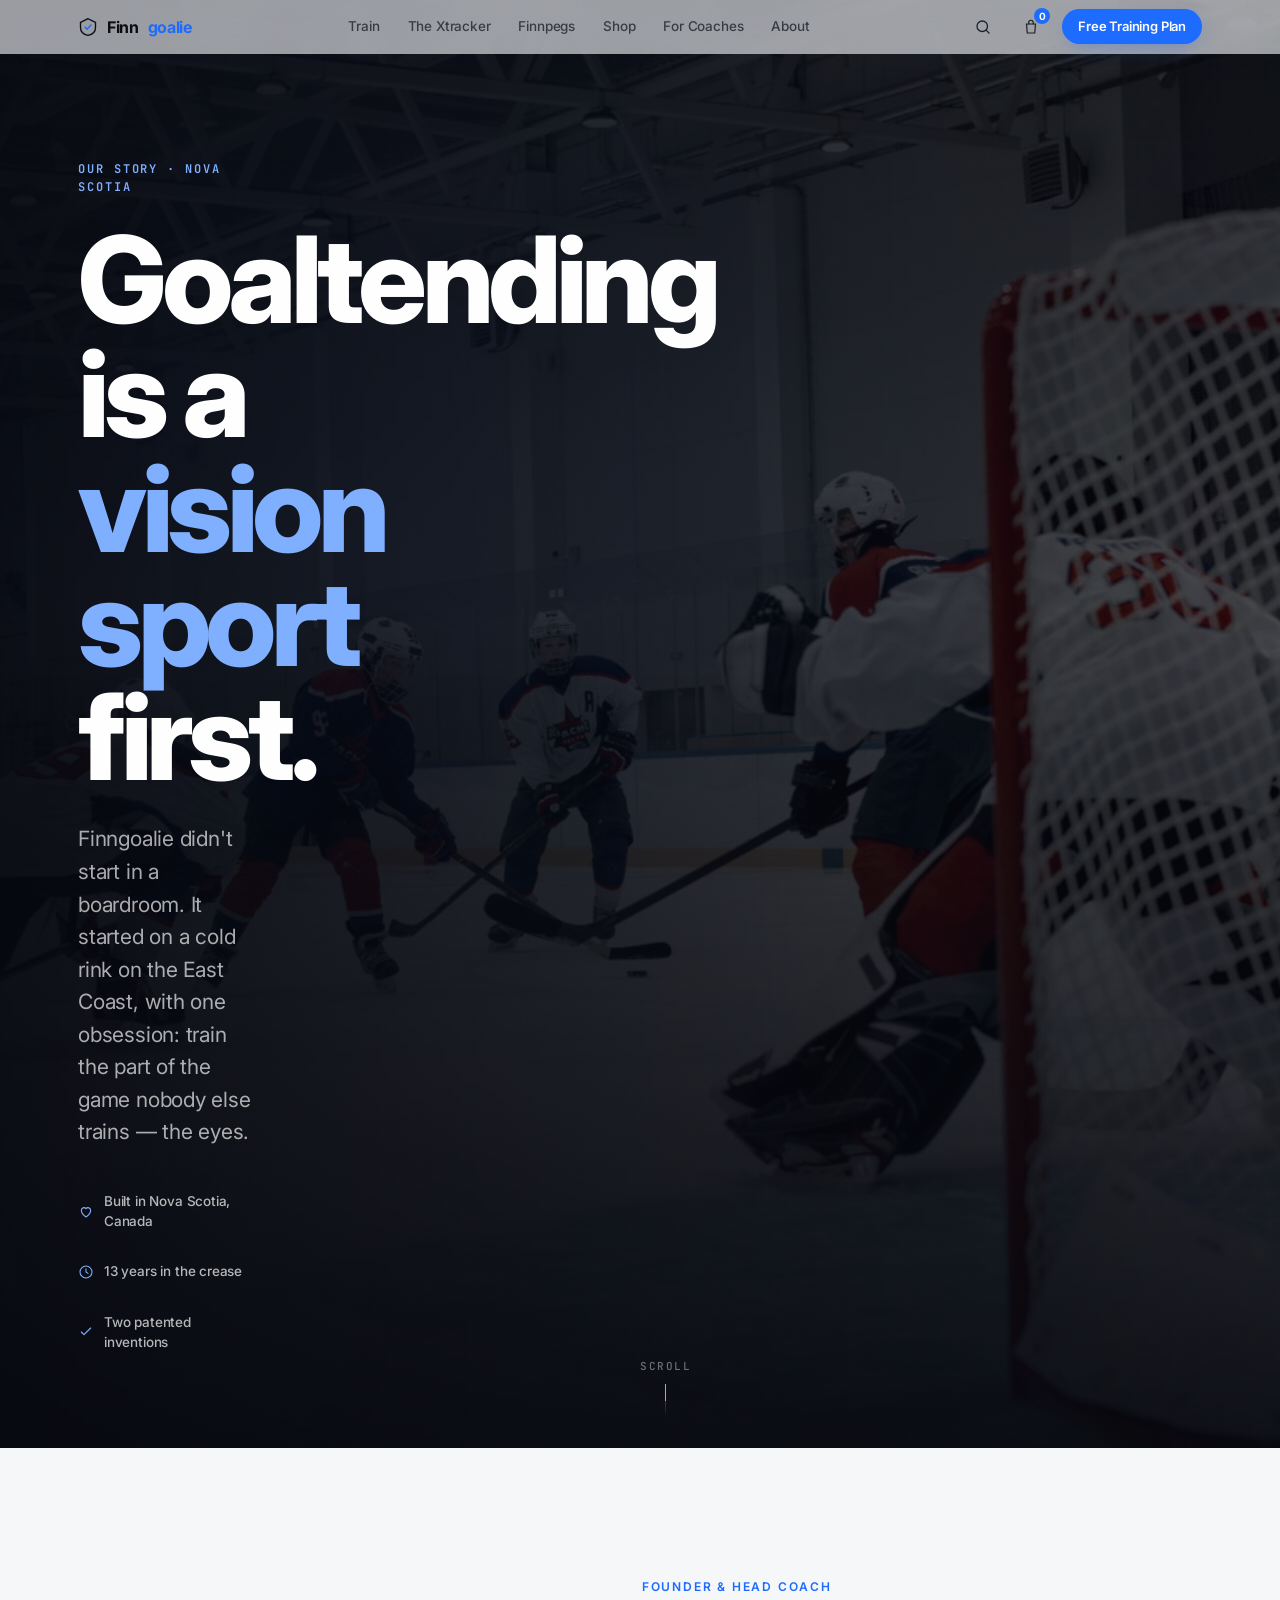
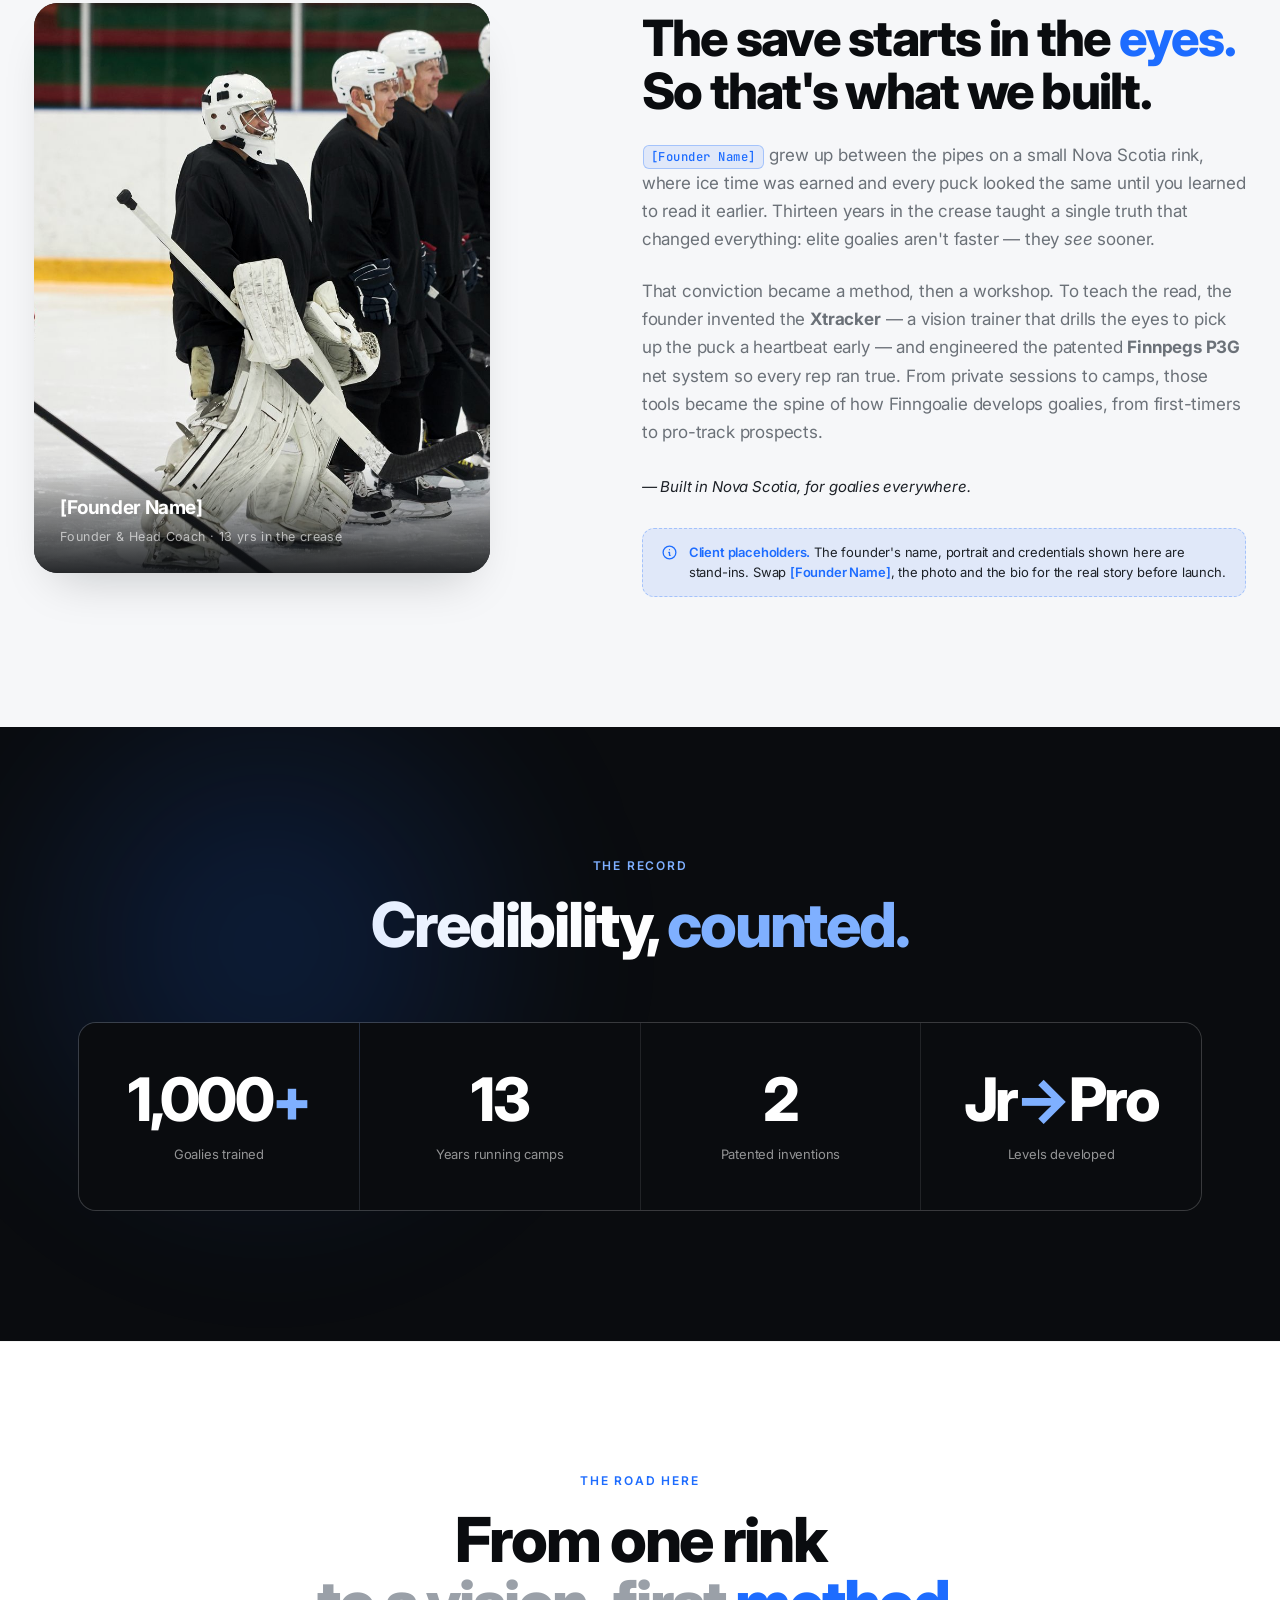
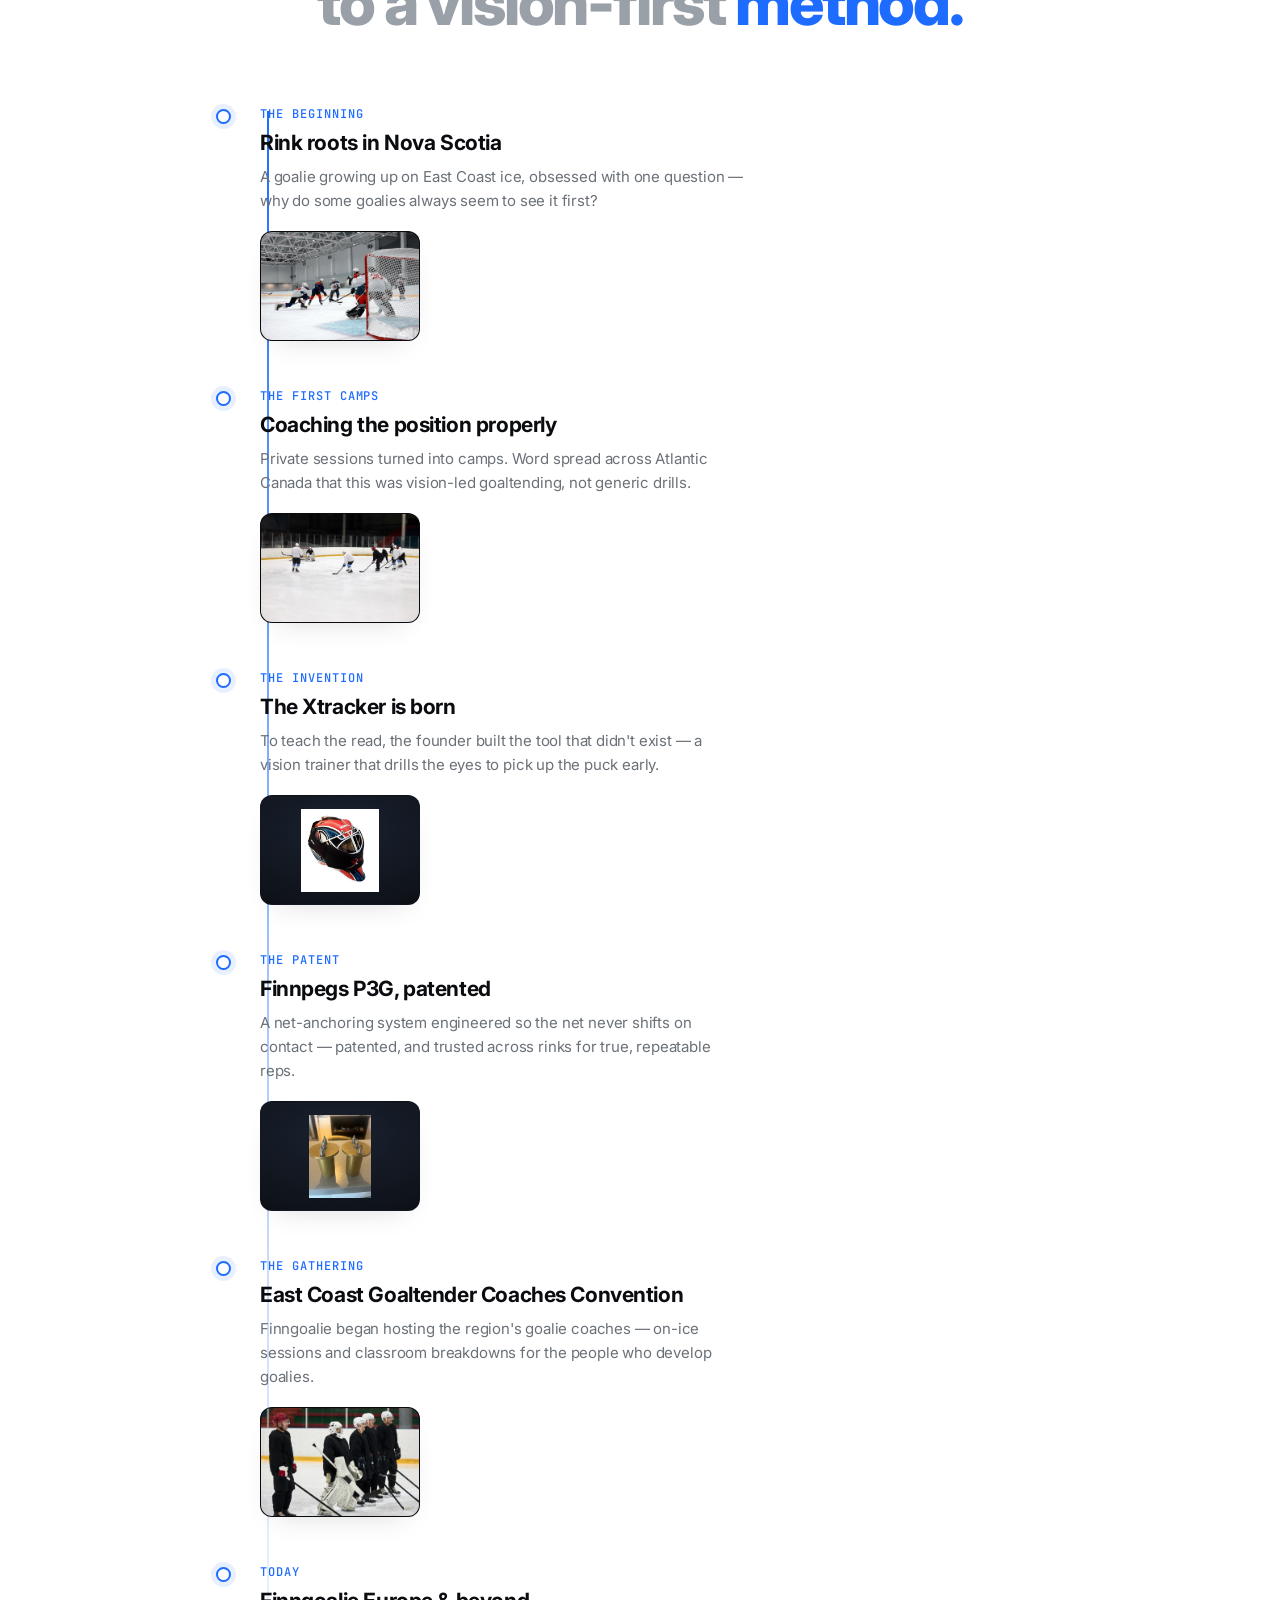
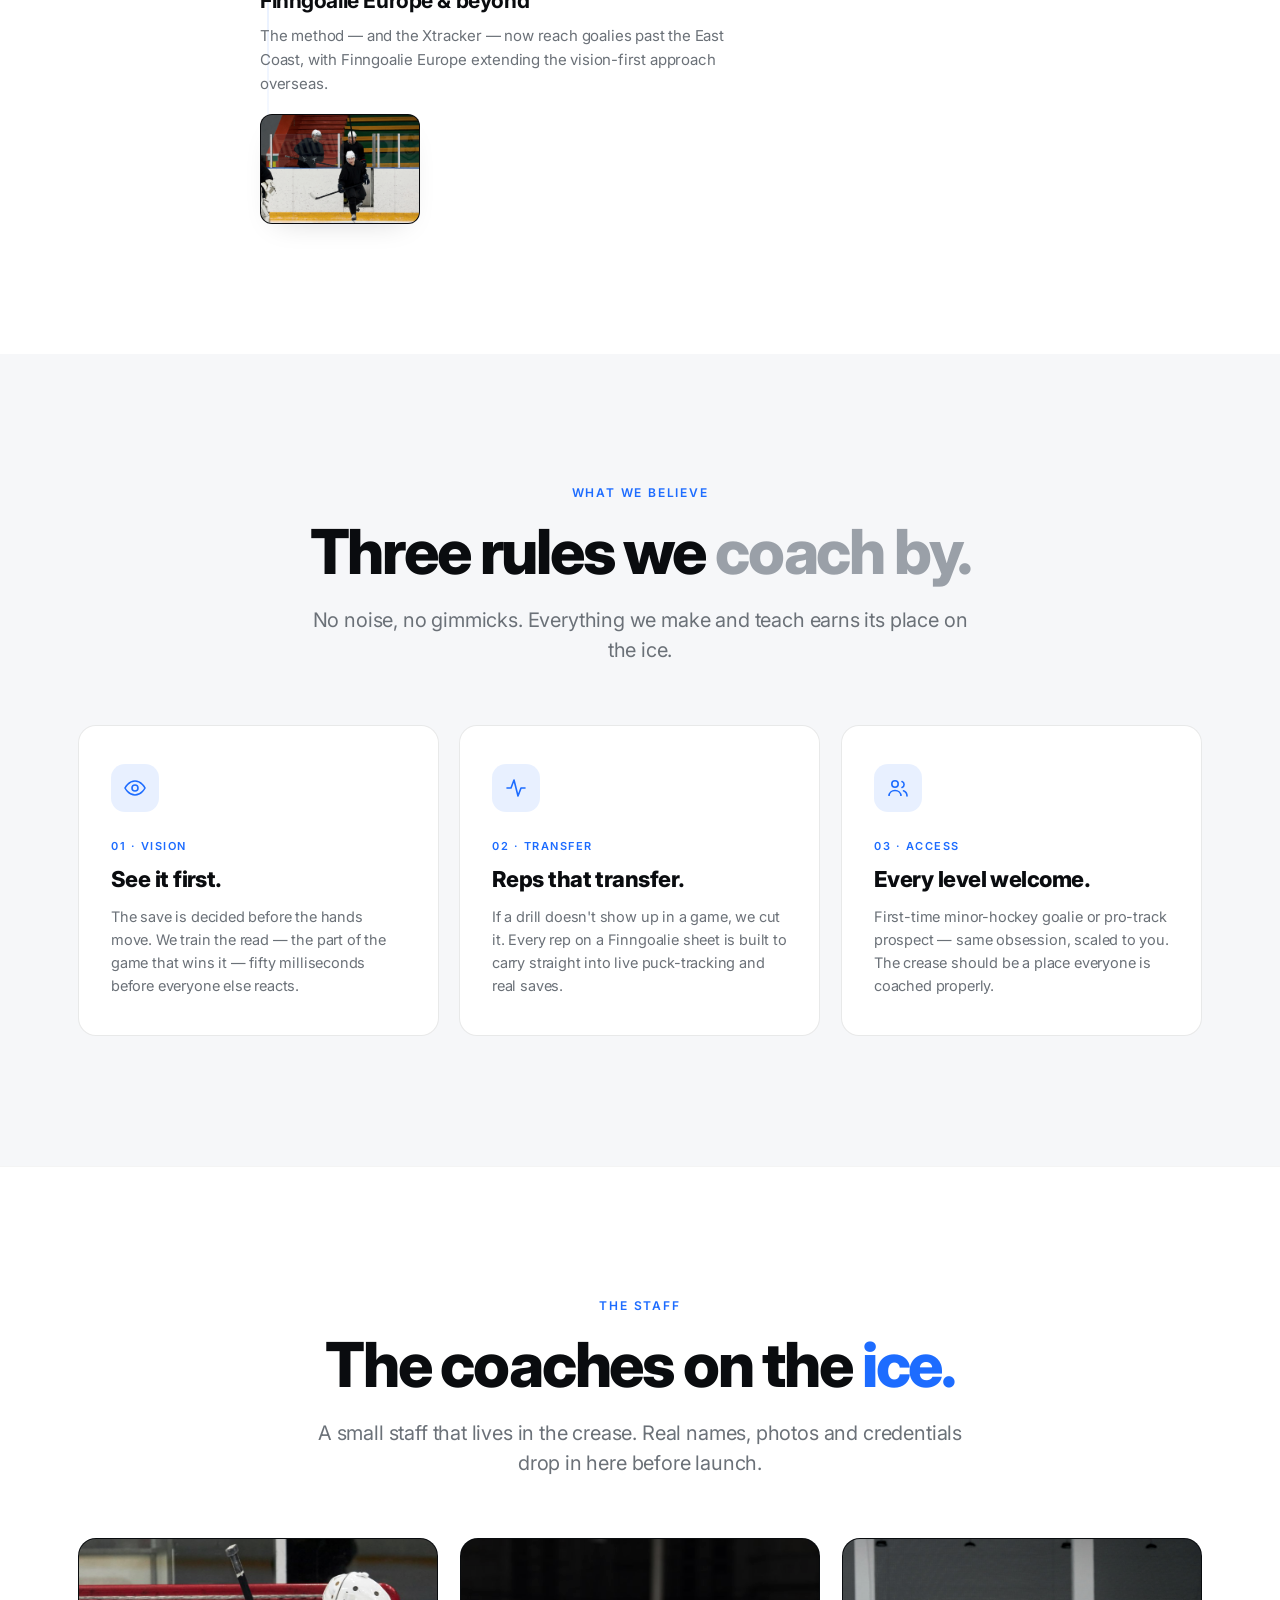
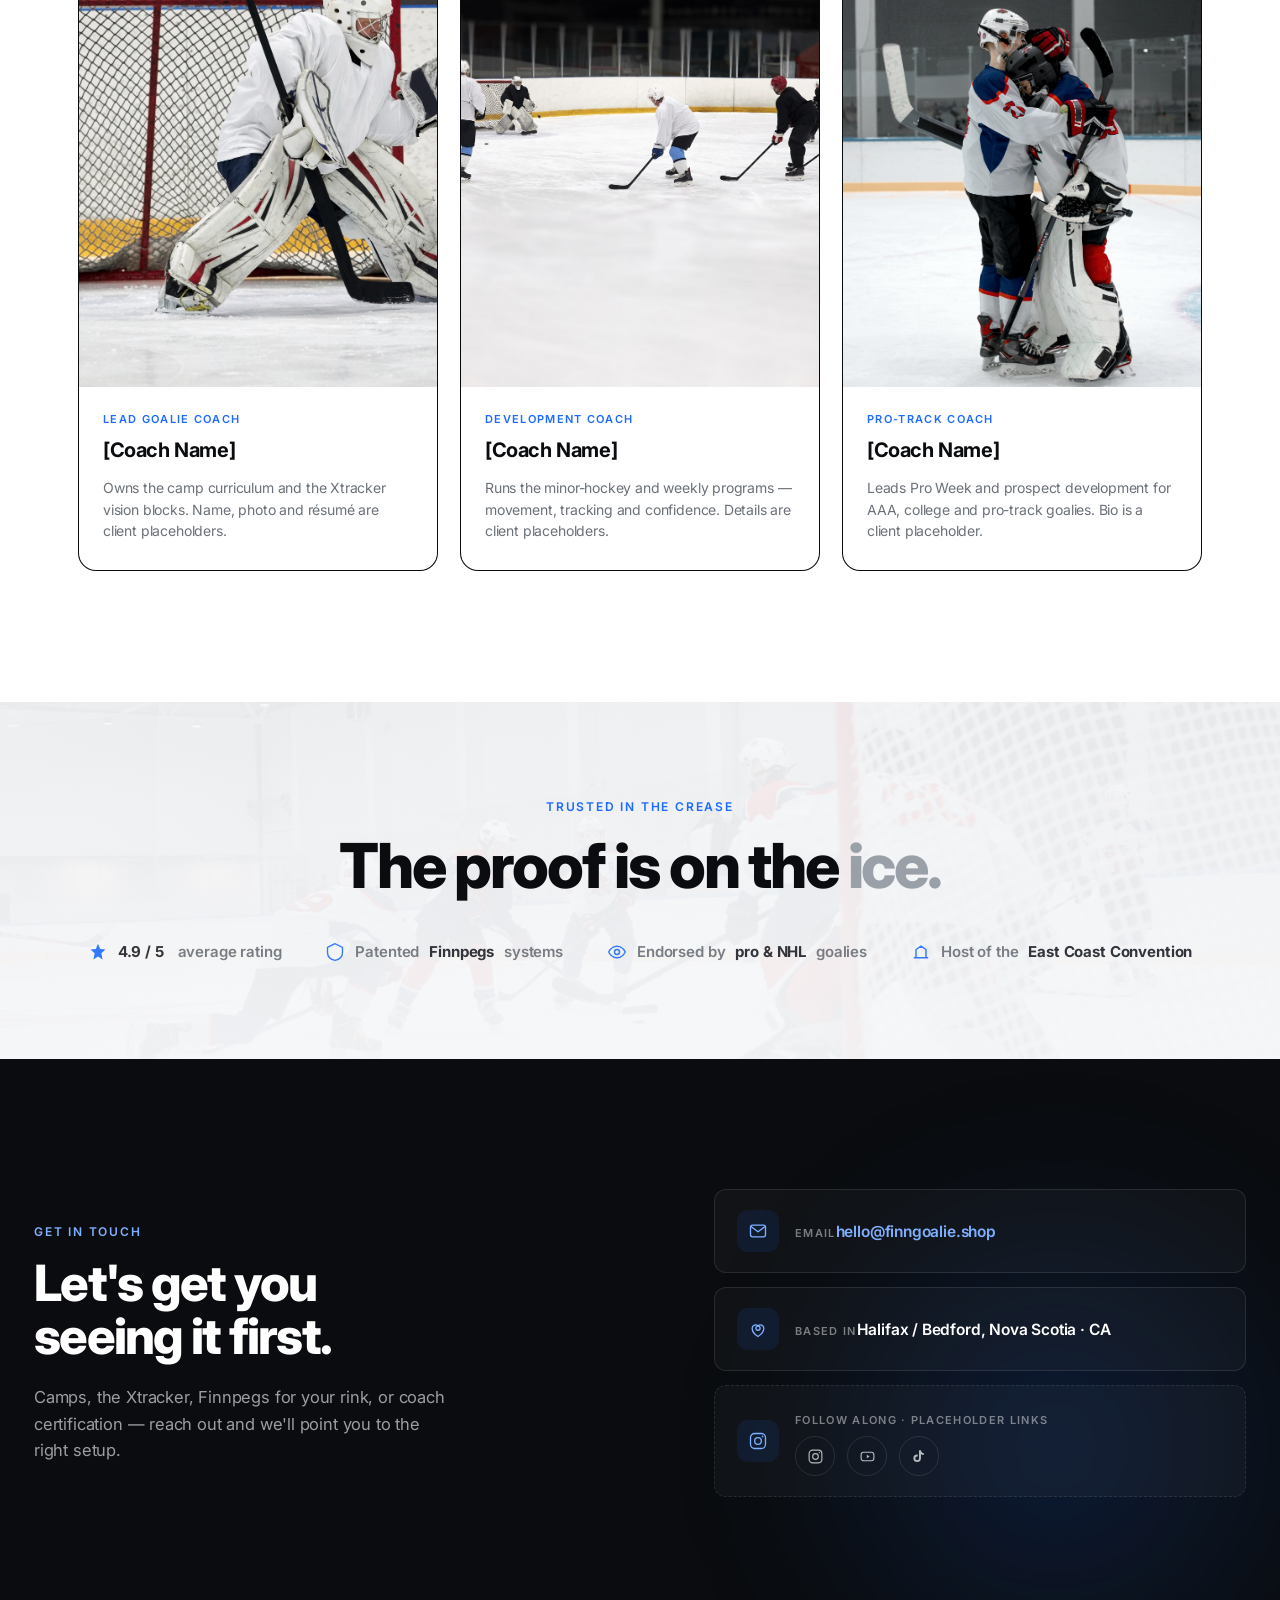
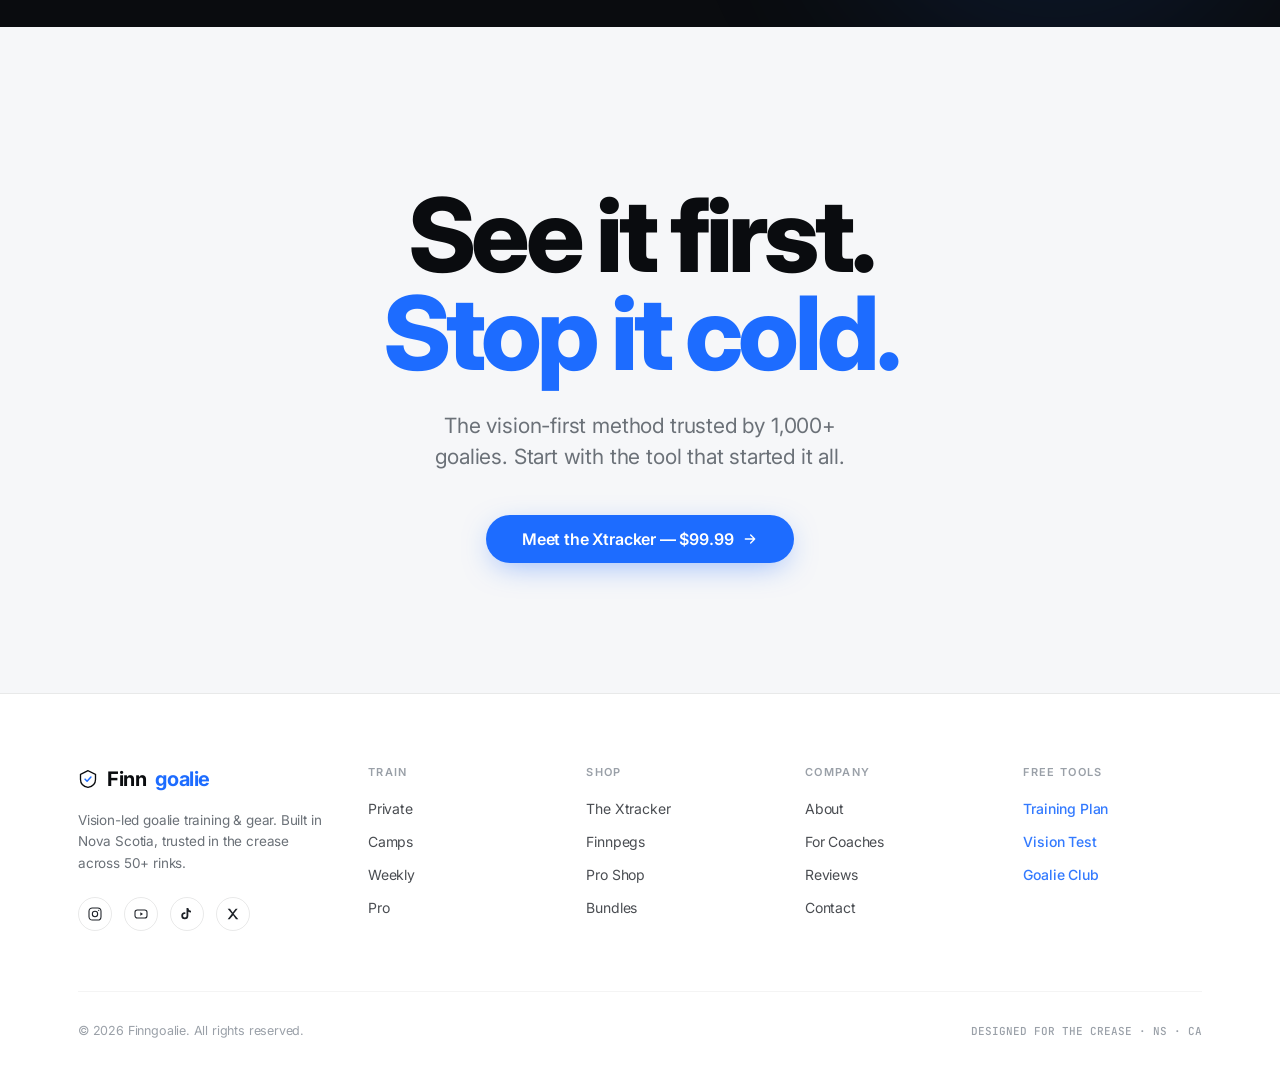
==== commit 446344eb: "Rich imagery pass: fullscreen media heroes (readable), real Xtracker/Finnpegs product photos, real N" ====
--- a/about.html
+++ b/about.html
@@ -33,8 +33,9 @@
 .about-hero .ah-veil{
   position:absolute;inset:0;z-index:1;pointer-events:none;
   background:
-    linear-gradient(180deg,rgba(10,12,15,.55) 0%,rgba(10,12,15,.35) 40%,rgba(10,12,15,.92) 100%),
-    radial-gradient(110% 80% at 18% 30%,rgba(29,108,255,.22),transparent 58%);
+    linear-gradient(90deg,rgba(6,8,15,.88) 0%,rgba(6,8,15,.62) 46%,rgba(6,8,15,.30) 100%),
+    linear-gradient(180deg,rgba(6,8,15,.55) 0%,rgba(6,8,15,.30) 42%,rgba(6,8,15,.92) 100%),
+    radial-gradient(110% 80% at 18% 30%,rgba(29,108,255,.20),transparent 58%);
 }
 .about-hero .wrap{position:relative;z-index:2;max-width:var(--max);width:100%}
 .about-hero .ah-in{max-width:18ch}
@@ -116,6 +117,14 @@
 .tl-step .yr{font-family:'JetBrains Mono',monospace;font-size:12px;letter-spacing:.08em;color:var(--accent);font-weight:500;text-transform:uppercase}
 .tl-step h3{font-size:21px;font-weight:700;letter-spacing:-.02em;margin-top:8px;line-height:1.15}
 .tl-step p{color:var(--mute);font-size:15px;line-height:1.6;margin-top:10px;max-width:54ch}
+.tl-step .tl-thumb{
+  margin-top:18px;width:160px;aspect-ratio:16/11;border-radius:var(--r-sm);overflow:hidden;
+  border:1px solid var(--line-2);box-shadow:var(--sh-2);background:var(--ink);
+}
+.tl-step .tl-thumb img{width:100%;height:100%;object-fit:cover;display:block;filter:grayscale(.2) contrast(1.04);transition:transform 1s var(--ease)}
+.tl-step:hover .tl-thumb img{transform:scale(1.05)}
+.tl-step.tl-product .tl-thumb{background:radial-gradient(120% 100% at 50% 30%,#1a2230,#0a0c10)}
+.tl-step.tl-product .tl-thumb img{object-fit:contain;padding:8%;filter:none}
 
 /* — philosophy (3 values) — */
 .about-values{padding:var(--s-10) 0}
@@ -334,12 +343,12 @@
       <h2 class="reveal d1">From one rink<br><span class="mute">to a vision-first </span><span class="accent">method.</span></h2>
     </div>
     <div class="tl-rail">
-      <div class="tl-step reveal r-left"><span class="node"></span><div class="yr">The beginning</div><h3>Rink roots in Nova Scotia</h3><p>A goalie growing up on East Coast ice, obsessed with one question — why do some goalies always seem to see it first?</p></div>
-      <div class="tl-step reveal r-left d1"><span class="node"></span><div class="yr">The first camps</div><h3>Coaching the position properly</h3><p>Private sessions turned into camps. Word spread across Atlantic Canada that this was vision-led goaltending, not generic drills.</p></div>
-      <div class="tl-step reveal r-left d2"><span class="node"></span><div class="yr">The invention</div><h3>The Xtracker is born</h3><p>To teach the read, the founder built the tool that didn't exist — a vision trainer that drills the eyes to pick up the puck early.</p></div>
-      <div class="tl-step reveal r-left d3"><span class="node"></span><div class="yr">The patent</div><h3>Finnpegs P3G, patented</h3><p>A net-anchoring system engineered so the net never shifts on contact — patented, and trusted across rinks for true, repeatable reps.</p></div>
-      <div class="tl-step reveal r-left d4"><span class="node"></span><div class="yr">The gathering</div><h3>East Coast Goaltender Coaches Convention</h3><p>Finngoalie began hosting the region's goalie coaches — on-ice sessions and classroom breakdowns for the people who develop goalies.</p></div>
-      <div class="tl-step reveal r-left d4"><span class="node"></span><div class="yr">Today</div><h3>Finngoalie Europe &amp; beyond</h3><p>The method — and the Xtracker — now reach goalies past the East Coast, with Finngoalie Europe extending the vision-first approach overseas.</p></div>
+      <div class="tl-step reveal r-left"><span class="node"></span><div class="yr">The beginning</div><h3>Rink roots in Nova Scotia</h3><p>A goalie growing up on East Coast ice, obsessed with one question — why do some goalies always seem to see it first?</p><div class="tl-thumb"><img src="assets/img/ice-rink.jpg" alt="" loading="lazy"></div></div>
+      <div class="tl-step reveal r-left d1"><span class="node"></span><div class="yr">The first camps</div><h3>Coaching the position properly</h3><p>Private sessions turned into camps. Word spread across Atlantic Canada that this was vision-led goaltending, not generic drills.</p><div class="tl-thumb"><img src="assets/img/training.jpg" alt="" loading="lazy"></div></div>
+      <div class="tl-step reveal r-left d2 tl-product"><span class="node"></span><div class="yr">The invention</div><h3>The Xtracker is born</h3><p>To teach the read, the founder built the tool that didn't exist — a vision trainer that drills the eyes to pick up the puck early.</p><div class="tl-thumb"><img src="assets/img/product/xtracker-5.jpg" alt="" loading="lazy"></div></div>
+      <div class="tl-step reveal r-left d3 tl-product"><span class="node"></span><div class="yr">The patent</div><h3>Finnpegs P3G, patented</h3><p>A net-anchoring system engineered so the net never shifts on contact — patented, and trusted across rinks for true, repeatable reps.</p><div class="tl-thumb"><img src="assets/img/product/finnpegs-1.jpg" alt="" loading="lazy"></div></div>
+      <div class="tl-step reveal r-left d4"><span class="node"></span><div class="yr">The gathering</div><h3>East Coast Goaltender Coaches Convention</h3><p>Finngoalie began hosting the region's goalie coaches — on-ice sessions and classroom breakdowns for the people who develop goalies.</p><div class="tl-thumb"><img src="assets/img/coach.jpg" alt="" loading="lazy"></div></div>
+      <div class="tl-step reveal r-left d4"><span class="node"></span><div class="yr">Today</div><h3>Finngoalie Europe &amp; beyond</h3><p>The method — and the Xtracker — now reach goalies past the East Coast, with Finngoalie Europe extending the vision-first approach overseas.</p><div class="tl-thumb"><img src="assets/img/hero-arena.jpg" alt="" loading="lazy"></div></div>
     </div>
   </div>
 </section>
@@ -419,7 +428,8 @@
 <!-- ============================================================
      7 · TRUSTED BY  —  signal row
      ============================================================ -->
-<section class="about-trusted">
+<section class="about-trusted has-bg">
+  <div class="bg-media wash"><img src="assets/img/ice-rink.jpg" alt="" loading="lazy"></div>
   <div class="wrap">
     <div class="section-head">
       <div class="kicker reveal">Trusted in the crease</div>
--- a/styles.css
+++ b/styles.css
@@ -404,6 +404,24 @@
 }
 @keyframes sweep{0%{left:-60%}60%,100%{left:140%}}
 
+/* real Xtracker photo is the star; SVG render demoted to a small "render" accent */
+.tracker .stage-real{position:absolute;inset:6% 4%;z-index:4;border-radius:var(--r-lg);
+  box-shadow:0 50px 90px rgba(10,12,15,.45),0 0 0 1px rgba(127,176,255,.14) inset}
+.tracker .stage-real img{padding:0;object-fit:cover}
+.tracker .stage-real::after{content:"REAL";position:absolute;top:14px;left:14px;z-index:2;
+  font-family:'JetBrains Mono',monospace;font-size:10px;letter-spacing:.14em;color:#cfe0ff;
+  background:rgba(6,8,15,.55);border:1px solid rgba(127,176,255,.3);border-radius:var(--r-pill);padding:4px 10px}
+.tracker .stage-render{position:absolute;z-index:5;right:-3%;bottom:-3%;width:30%;
+  background:rgba(6,8,15,.78);border:1px solid rgba(127,176,255,.22);border-radius:14px;
+  padding:10px;box-shadow:0 24px 50px rgba(10,12,15,.4)}
+.tracker .stage-render::before{content:"RENDER";position:absolute;top:-9px;left:10px;
+  font-family:'JetBrains Mono',monospace;font-size:8.5px;letter-spacing:.12em;color:#7fb0ff;
+  background:var(--ink);border:1px solid rgba(127,176,255,.22);border-radius:var(--r-pill);padding:2px 8px}
+@media(max-width:780px){
+  .tracker .stage-real{inset:4% 2%}
+  .tracker .stage-render{width:38%}
+}
+
 /* ============================================================
    10. SPECS  (dark count-up grid)
    ============================================================ */
@@ -422,6 +440,7 @@
    11. PRICING / BUY
    ============================================================ */
 .buy{padding:var(--s-10) 0;text-align:center}
+.buy-shot{width:min(420px,80vw);aspect-ratio:16/11;margin:0 auto 44px}
 .price{font-size:clamp(50px,8vw,92px);font-weight:800;letter-spacing:-.04em;line-height:1}
 .price small{font-size:.32em;color:var(--mute);font-weight:500;vertical-align:super}
 .buy .meta{color:var(--mute);margin-top:14px;font-size:15px}
@@ -557,6 +576,18 @@
 .testi .who{margin-top:34px;font-size:14px;color:rgba(255,255,255,.55);display:flex;align-items:center;justify-content:center;gap:12px}
 .testi .who .avatar{width:38px;height:38px;border-radius:50%;background:linear-gradient(135deg,var(--accent),var(--accent-deep));display:flex;align-items:center;justify-content:center;font-weight:700;font-size:14px;color:#fff}
 .testi .who b{color:#fff;font-weight:600}
+/* real pro endorsements (image + name credibility cards) */
+.testi .wrap:has(.endorse-grid){max-width:1140px}
+.endorse-grid{display:grid;grid-template-columns:repeat(3,1fr);gap:20px;margin-top:52px}
+.endorse-card{border-radius:var(--r);overflow:hidden;aspect-ratio:4/5;
+  border:1px solid var(--line-on-dark);background:#0d1118;text-align:left;margin:0}
+.endorse-card > img{object-fit:cover;object-position:top center}
+.endorse-card figcaption{position:absolute;left:0;right:0;bottom:0;z-index:2;padding:22px 24px}
+.endorse-card figcaption b{display:block;color:#fff;font-size:19px;font-weight:700;letter-spacing:-.02em}
+.endorse-card figcaption span{display:block;margin-top:3px;font-size:12px;letter-spacing:.12em;text-transform:uppercase;color:var(--accent-up);font-weight:600}
+@media(max-width:780px){
+  .endorse-grid{grid-template-columns:1fr;gap:16px}
+}
 
 /* ============================================================
    19. FOUNDER
@@ -604,6 +635,13 @@
 .promo-card .go .chev{transition:transform .35s var(--ease-spring)}
 .promo-card:hover .go .chev{transform:translateX(5px)}
 .promo-card .free-tag{position:absolute;top:24px;right:24px;z-index:1;font-size:10.5px;font-weight:700;letter-spacing:.1em;text-transform:uppercase;color:var(--accent-up);border:1px solid var(--accent-line);border-radius:var(--r-pill);padding:5px 12px}
+/* photo-backed promo cards: stronger, full-height scrim so title + copy stay readable over the image */
+.promo-card.card-photo::after{
+  background:linear-gradient(180deg, rgba(6,8,15,.70) 0%, rgba(6,8,15,.78) 50%, rgba(6,8,15,.92) 100%);
+}
+.promo-card.card-photo h3,
+.promo-card.card-photo p,
+.promo-card.card-photo .pt{ text-shadow:0 1px 14px rgba(6,8,15,.7); }
 
 /* ============================================================
    21. CLOSING CTA
@@ -735,3 +773,76 @@
   .call-grp{opacity:1}
   .call-line{stroke-dashoffset:0!important;stroke-dasharray:none!important}
 }
+
+/* ============================================================
+   27. MEDIA UTILITIES  (fullscreen image/video heroes + section bg)
+   ------------------------------------------------------------
+   Drop a photo/video behind any hero or section with a guaranteed
+   readable scrim and light text. Fixes low-contrast dark-text-on-photo.
+   ============================================================ */
+
+/* --- fullscreen / large media hero --- */
+.hero.has-media{ color:var(--on-night); background:var(--night); }
+.hero.has-media .kicker,
+.hero.has-media .eyebrow{ color:var(--accent-up); }
+.hero.has-media h1,
+.hero.has-media .display,
+.hero.has-media h2{ color:#fff; }
+.hero.has-media .lead,
+.hero.has-media p.sub,
+.hero.has-media .sub{ color:rgba(255,255,255,.82); }
+.hero.has-media .btn-ghost{ color:#fff; border-color:rgba(255,255,255,.5); }
+.hero.has-media .btn-ghost:hover{ border-color:#fff; background:rgba(255,255,255,.08); }
+.hero.has-media .btn-text{ color:#fff; }
+
+/* the media layer (img or video) + scrim — put as FIRST children of the hero */
+.hero-media{ position:absolute; inset:0; z-index:0; overflow:hidden; }
+.hero-media img,
+.hero-media video{ width:100%; height:100%; object-fit:cover; object-position:center; display:block; }
+.hero-media::after{ /* readability scrim: dark left + dark bottom so any text is legible */
+  content:""; position:absolute; inset:0;
+  background:
+    linear-gradient(90deg, rgba(6,8,15,.86) 0%, rgba(6,8,15,.55) 46%, rgba(6,8,15,.30) 100%),
+    linear-gradient(0deg, rgba(6,8,15,.85) 0%, rgba(6,8,15,.20) 42%, rgba(6,8,15,.40) 100%);
+}
+.hero.has-media.center .hero-media::after{ /* centered heroes → even radial darken */
+  background:radial-gradient(120% 100% at 50% 45%, rgba(6,8,15,.45) 0%, rgba(6,8,15,.82) 100%);
+}
+.hero.has-media > .wrap,
+.hero.has-media > .hero-inner,
+.hero.has-media .hero-content{ position:relative; z-index:2; }
+.hero.has-media canvas{ position:relative; z-index:1; }
+
+/* --- section background media (subtle, behind content) --- */
+.has-bg{ position:relative; isolation:isolate; }
+.bg-media{ position:absolute; inset:0; z-index:0; overflow:hidden; pointer-events:none; }
+.bg-media img{ width:100%; height:100%; object-fit:cover; object-position:center; display:block; }
+.bg-media.fixed img{ /* gentle parallax feel on capable browsers */ }
+/* light sections: wash the photo to a faint, tasteful texture so dark text stays readable */
+.bg-media.wash::after{ content:""; position:absolute; inset:0;
+  background:linear-gradient(180deg, rgba(246,247,249,.93), rgba(246,247,249,.97)); }
+.bg-media.wash-soft::after{ content:""; position:absolute; inset:0;
+  background:linear-gradient(180deg, rgba(246,247,249,.80), rgba(246,247,249,.90)); }
+/* dark sections (cards band): darken the photo so white text + cards pop */
+.bg-media.dark::after{ content:""; position:absolute; inset:0;
+  background:linear-gradient(180deg, rgba(6,8,15,.78), rgba(6,8,15,.90)); }
+.has-bg > *:not(.bg-media){ position:relative; z-index:1; }
+
+/* --- image inside a card (cover top, content below) --- */
+.card-img{ width:100%; aspect-ratio:16/10; object-fit:cover; display:block; }
+.card-photo{ position:relative; overflow:hidden; }
+.card-photo > img{ position:absolute; inset:0; width:100%; height:100%; object-fit:cover; z-index:0; transition:transform .6s var(--ease); }
+.card-photo:hover > img{ transform:scale(1.06); }
+.card-photo::after{ content:""; position:absolute; inset:0; z-index:1;
+  background:linear-gradient(180deg, rgba(6,8,15,.10) 0%, rgba(6,8,15,.55) 55%, rgba(6,8,15,.88) 100%); }
+.card-photo > *:not(img){ position:relative; z-index:2; }
+
+/* --- product image framing (real photos, tasteful) --- */
+.product-shot{ width:100%; height:100%; object-fit:contain; }
+.product-frame{ position:relative; border-radius:var(--r-lg); overflow:hidden;
+  background:radial-gradient(120% 100% at 50% 30%, #1a2230, #0a0c10); }
+.product-frame img{ width:100%; height:100%; object-fit:contain; padding:6%; }
+
+@media(max-width:780px){
+  .hero-media::after{ background:linear-gradient(0deg, rgba(6,8,15,.9) 0%, rgba(6,8,15,.4) 60%, rgba(6,8,15,.55) 100%); }
+}
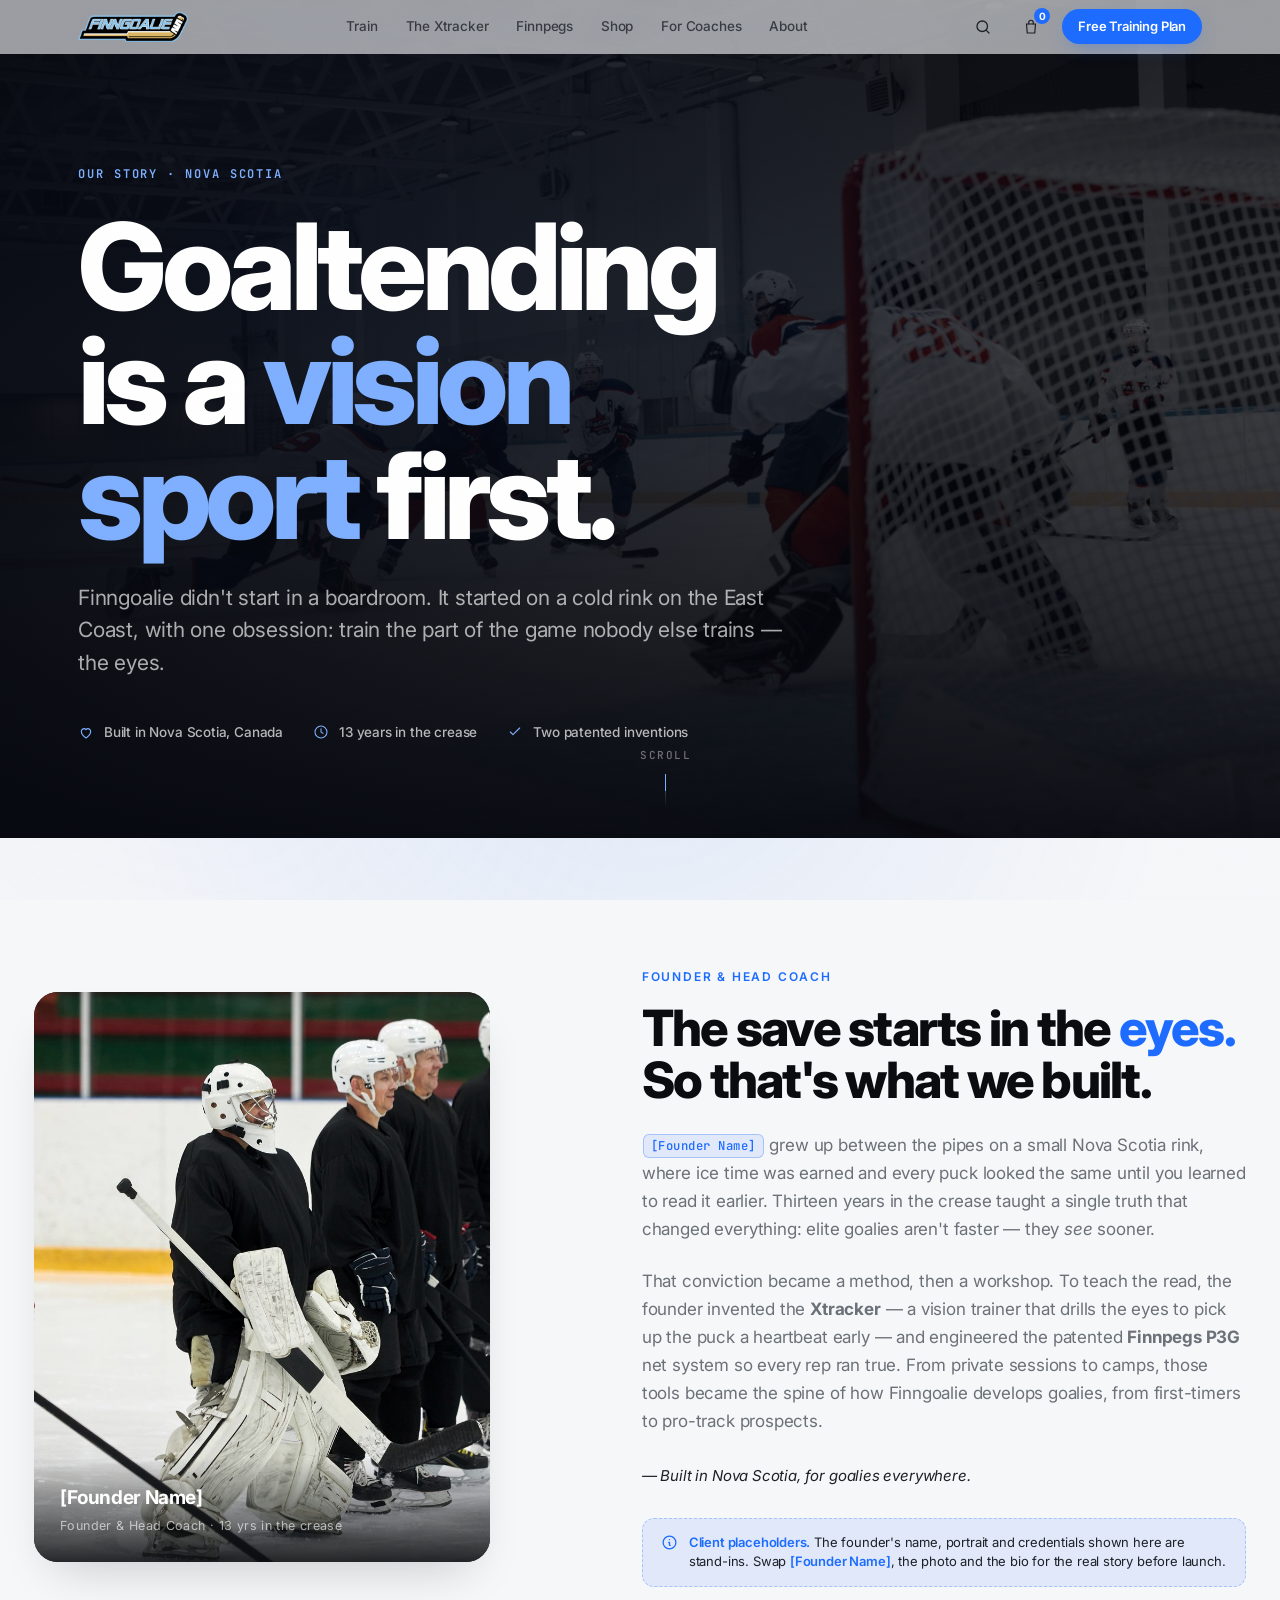
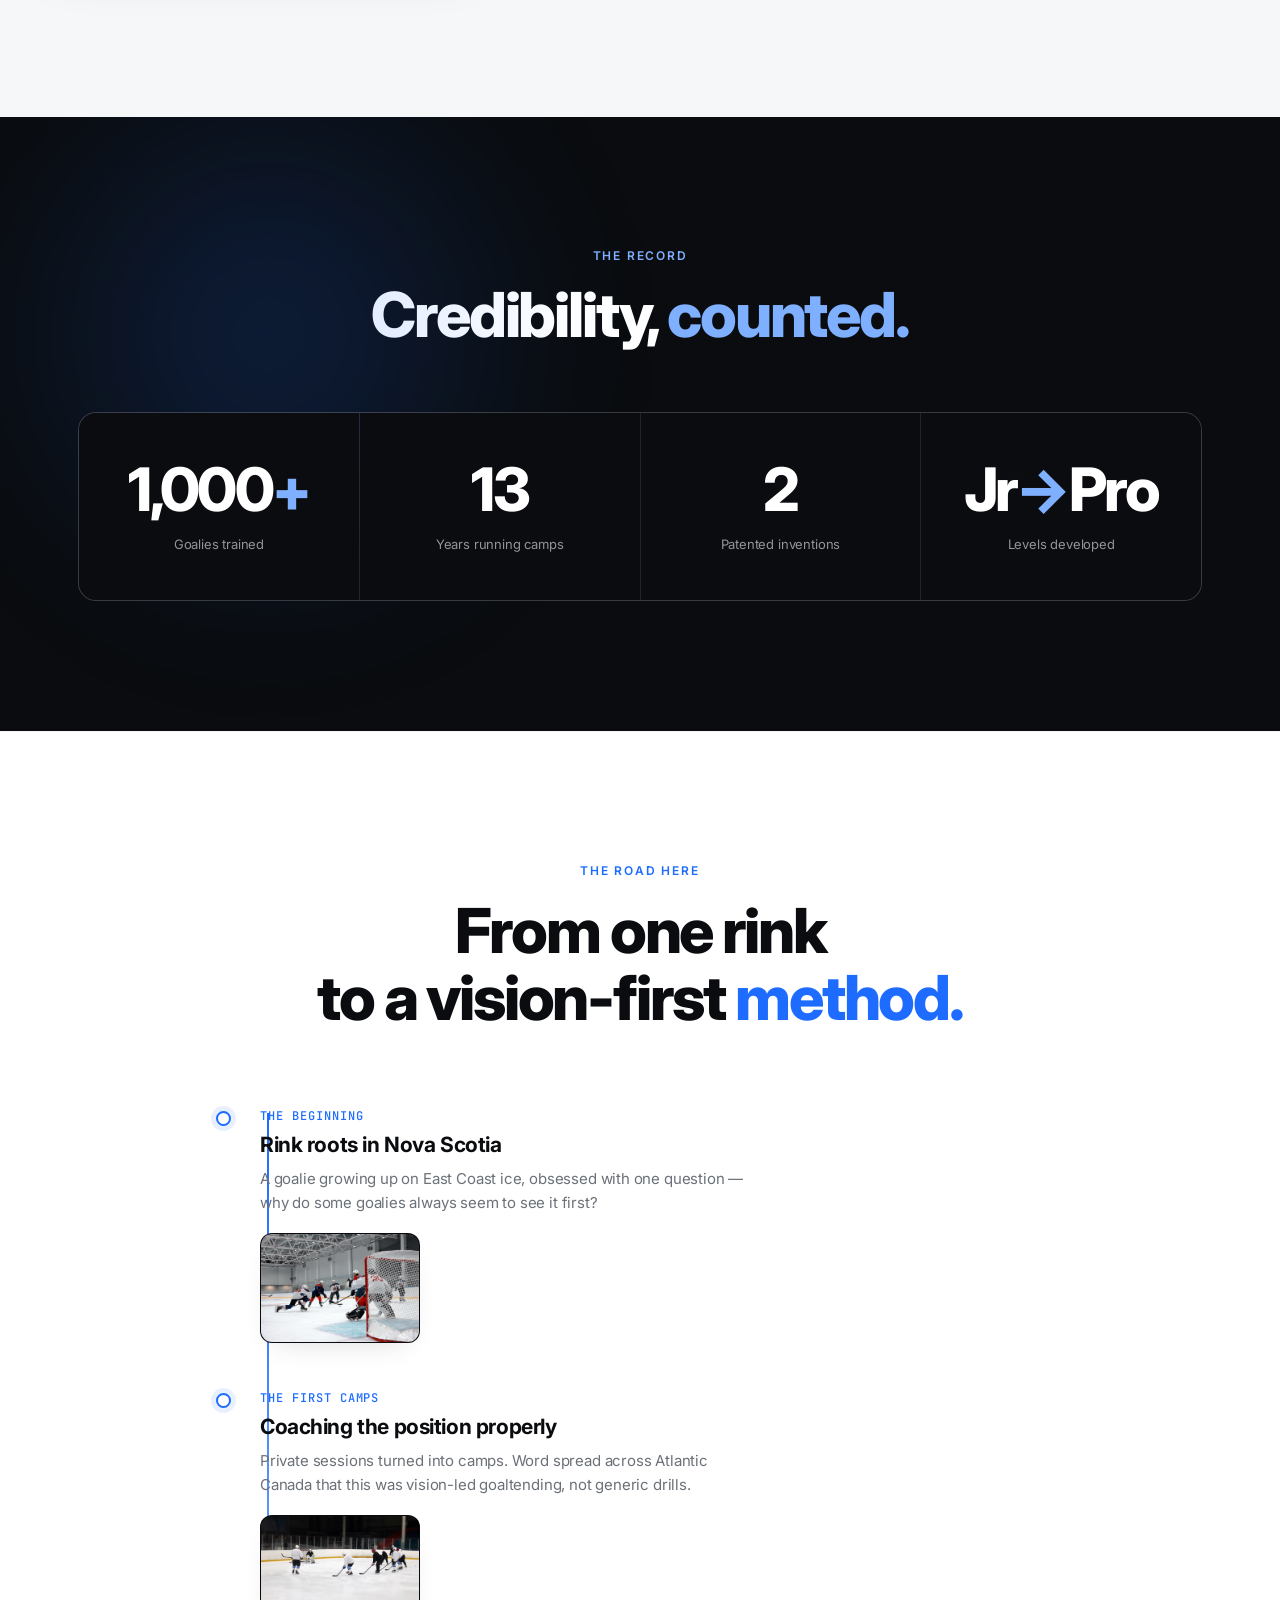
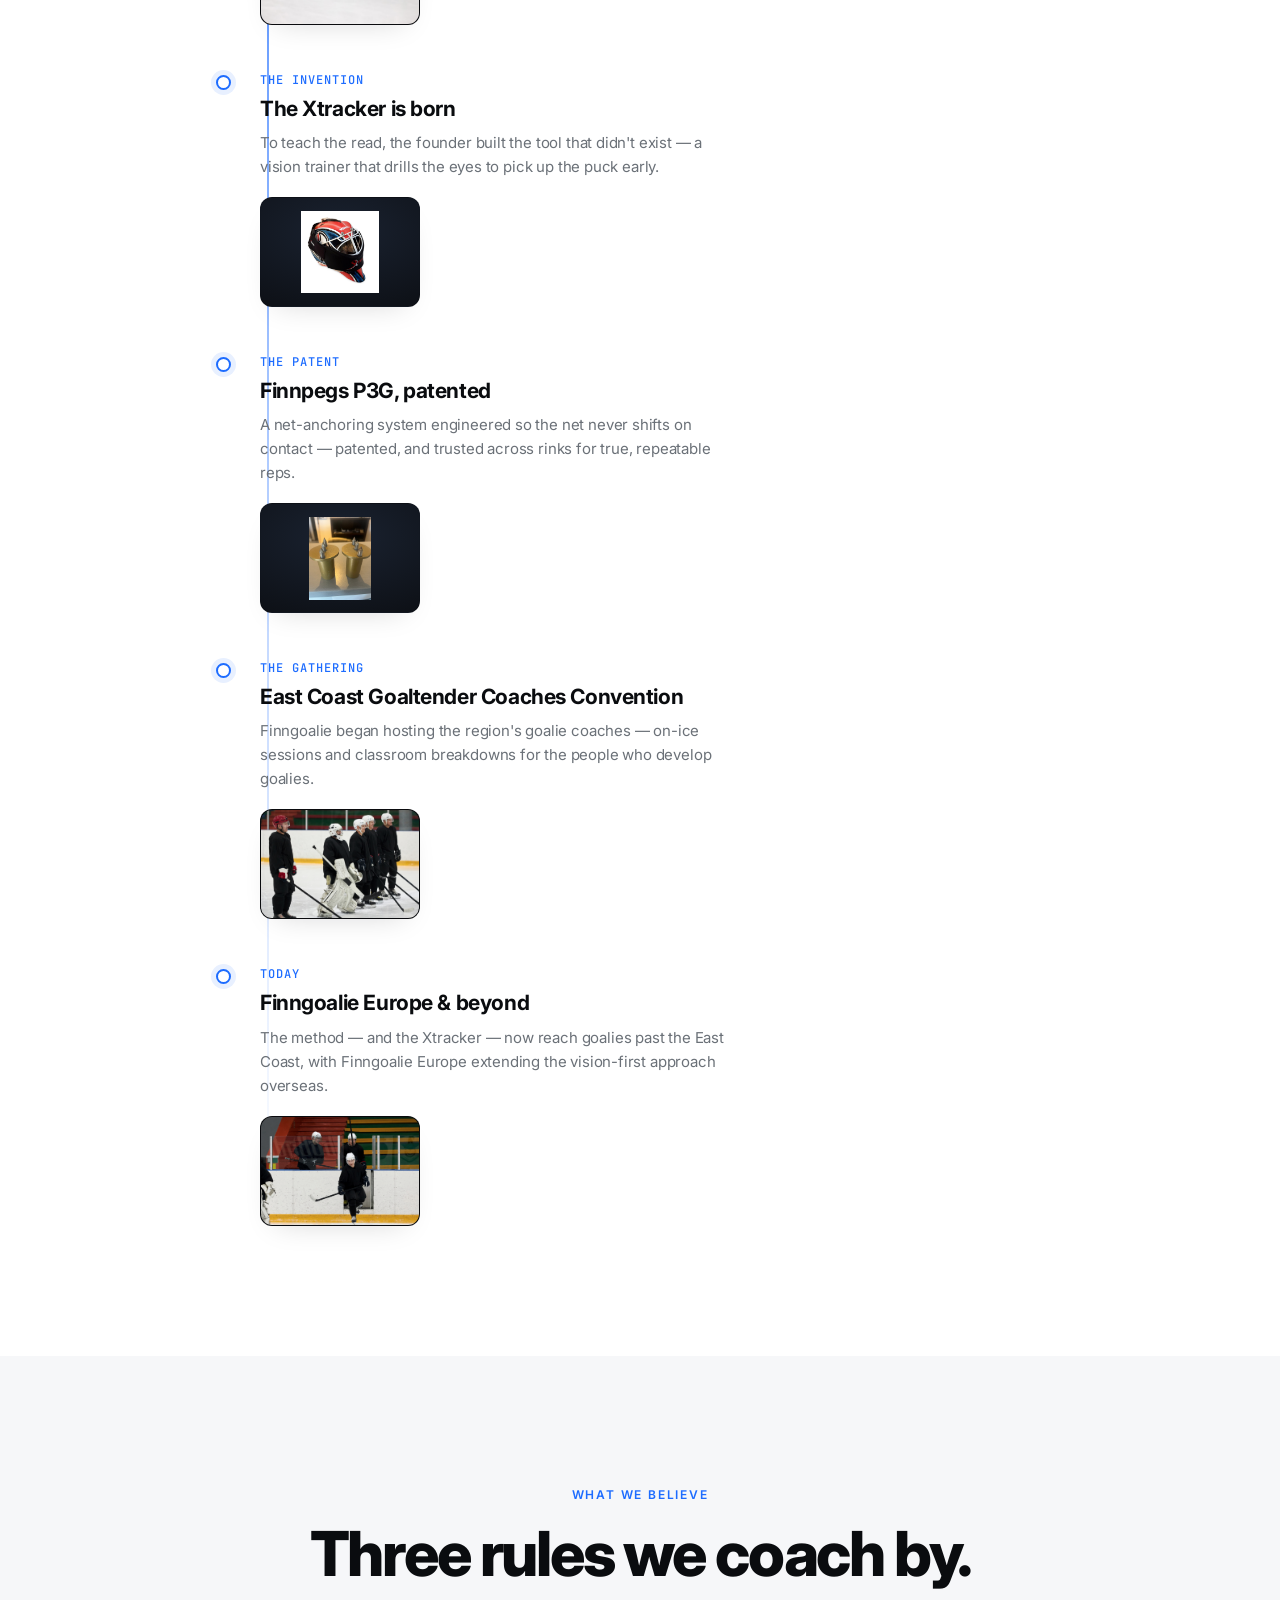
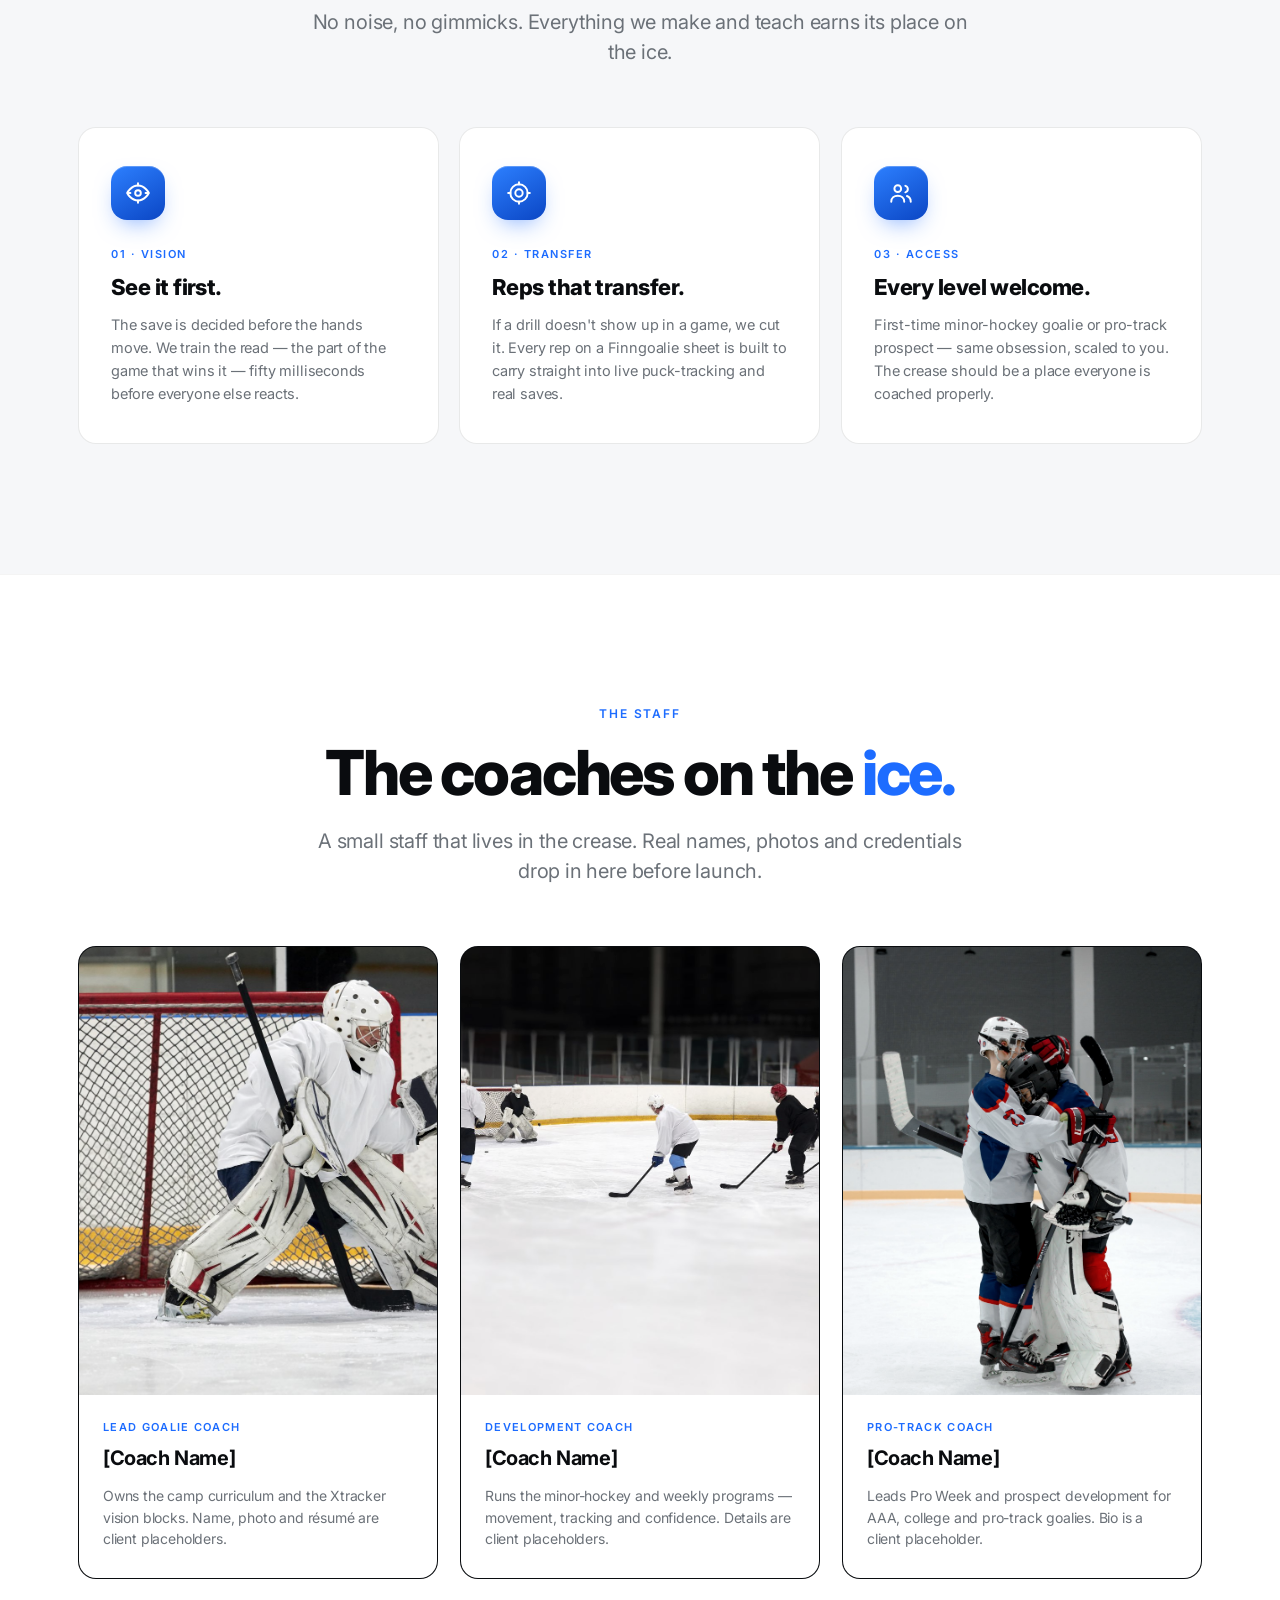
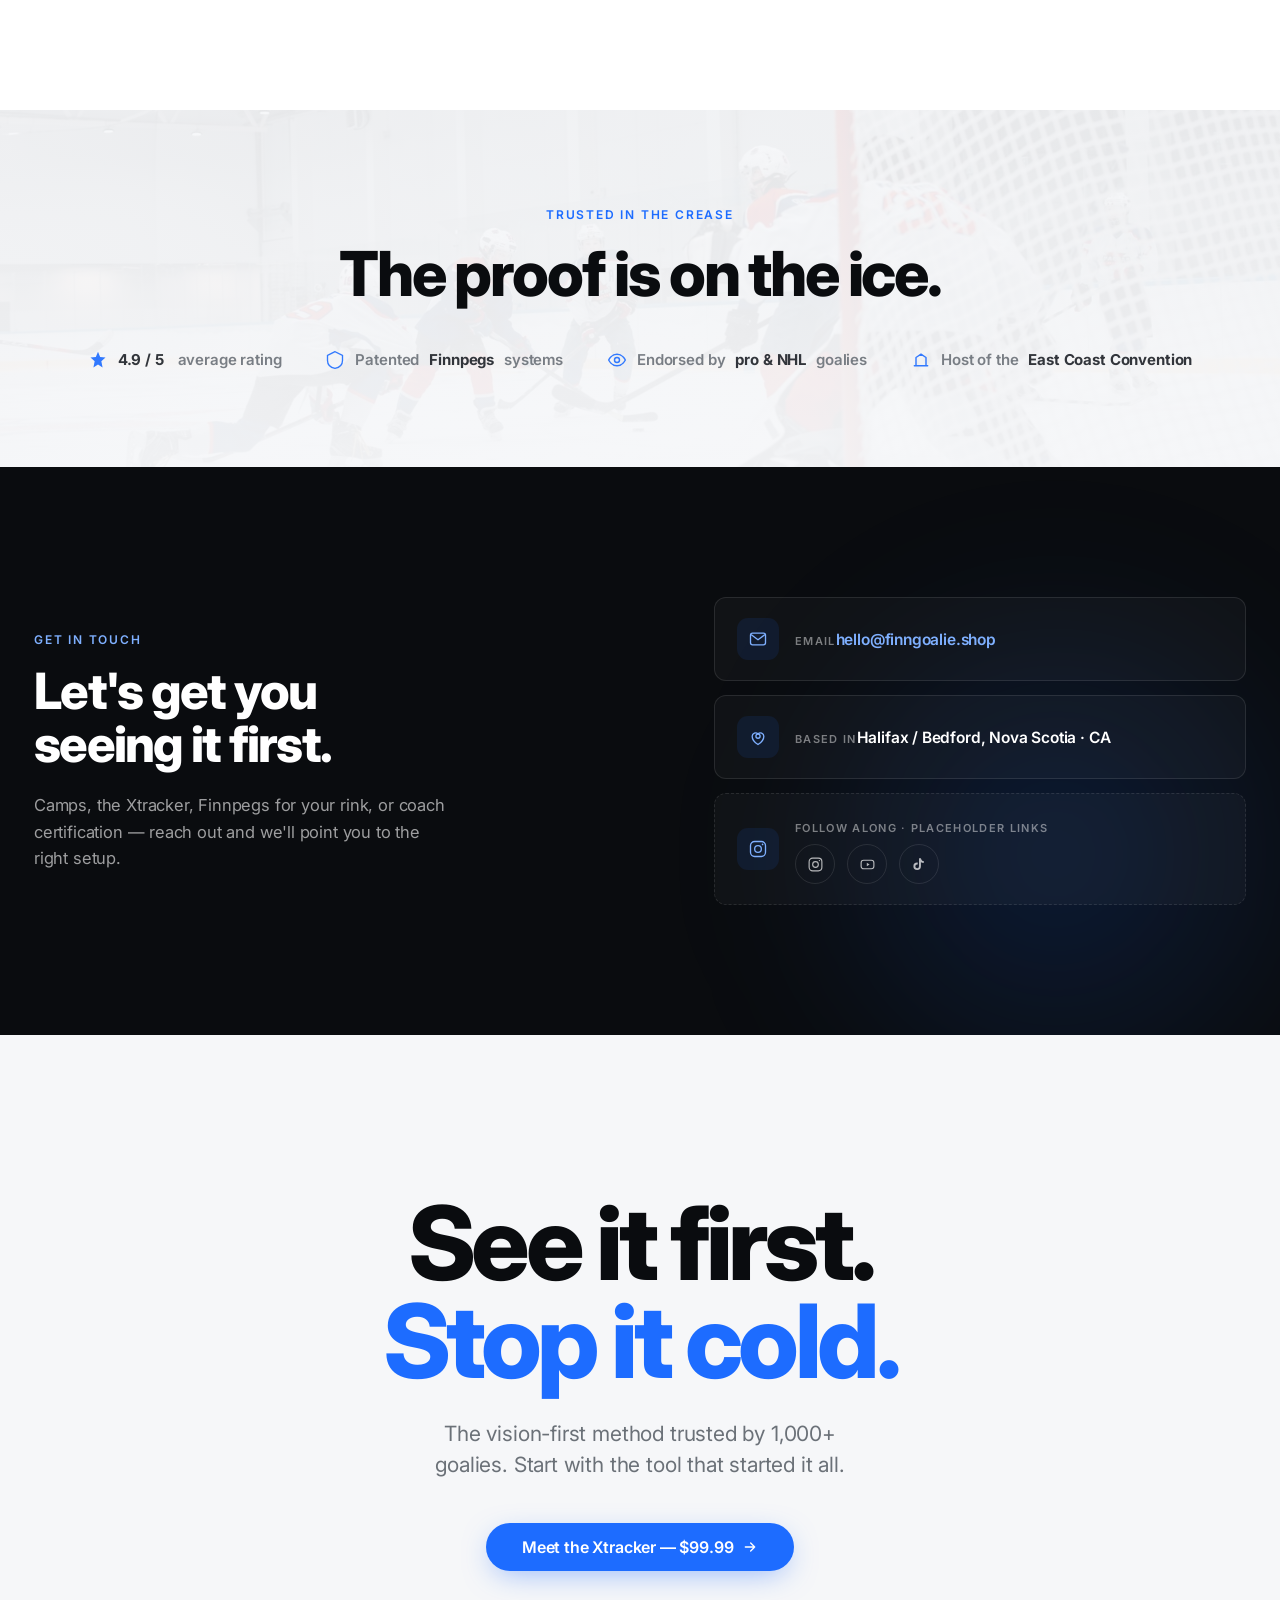
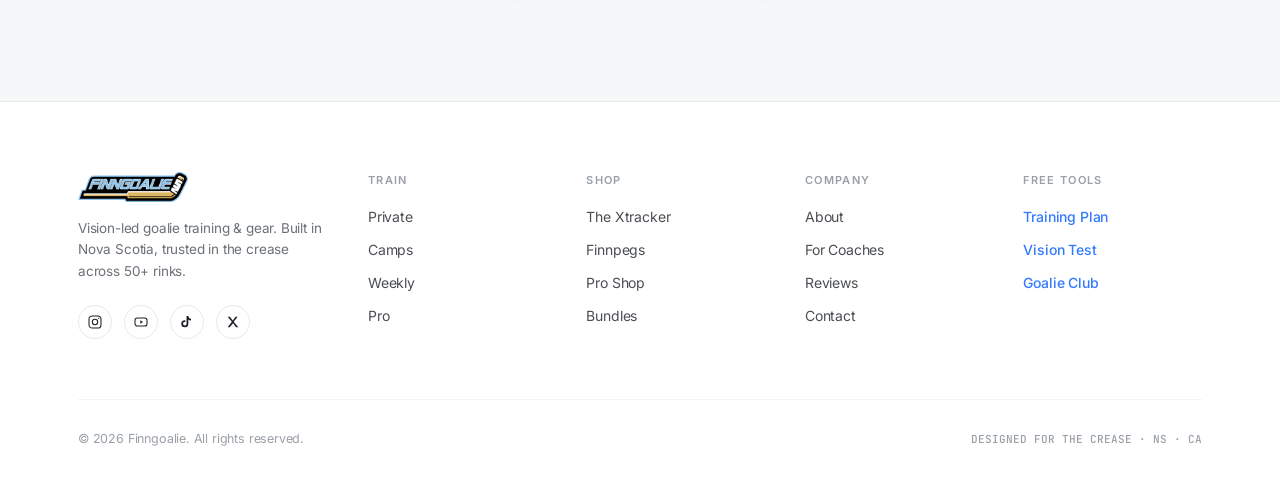
==== commit 4d56f929: "Polish: real Finngoalie logo (nav+footer), premium feature icons site-wide, fix About hero wrapping " ====
--- a/about.html
+++ b/about.html
@@ -38,15 +38,15 @@
     radial-gradient(110% 80% at 18% 30%,rgba(29,108,255,.20),transparent 58%);
 }
 .about-hero .wrap{position:relative;z-index:2;max-width:var(--max);width:100%}
-.about-hero .ah-in{max-width:18ch}
+.about-hero .ah-in{max-width:760px}
 .about-hero .eyebrow{color:var(--accent-up);margin-bottom:26px;display:inline-block;opacity:0;transform:translateY(14px);animation:rise 1s var(--ease) .15s forwards}
 .about-hero h1{
-  color:#fff;font-size:var(--fz-display);line-height:.95;letter-spacing:-.045em;font-weight:800;max-width:16ch;
+  color:#fff;font-size:var(--fz-display);line-height:.95;letter-spacing:-.045em;font-weight:800;max-width:20ch;text-wrap:balance;
 }
 .about-hero h1 .l{display:inline-block;opacity:0;transform:translateY(26px) rotate(1.5deg);animation:riseWord 1.05s var(--ease) forwards}
 .about-hero h1 .accent{color:var(--accent-up)}
 .about-hero p.ah-sub{
-  color:rgba(255,255,255,.66);font-size:clamp(17px,2.1vw,21px);max-width:46ch;margin-top:30px;
+  color:rgba(255,255,255,.66);font-size:clamp(17px,2.1vw,21px);max-width:56ch;margin-top:30px;
   line-height:1.55;font-weight:400;letter-spacing:-.01em;
   opacity:0;transform:translateY(16px);animation:rise 1s var(--ease) .95s forwards;
 }
@@ -109,6 +109,8 @@
 
 /* — timeline / milestones (elegant reveal steps) — */
 .about-timeline{padding:var(--s-10) 0;background:var(--paper-2);border-top:1px solid var(--line-2)}
+.about-timeline .section-head{margin-bottom:18px}
+.about-timeline .section-head h2{line-height:1.08;padding-bottom:.08em}
 .tl-rail{position:relative;max-width:760px;margin:70px auto 0;padding-left:0}
 .tl-rail::before{content:"";position:absolute;left:7px;top:6px;bottom:6px;width:1.5px;background:linear-gradient(var(--accent),var(--accent-line) 60%,transparent)}
 .tl-step{position:relative;padding:0 0 46px 44px}
@@ -134,8 +136,7 @@
   transition:transform .5s var(--ease),box-shadow .5s var(--ease),border-color .5s var(--ease);will-change:transform;
 }
 .val-card:hover{transform:translateY(-6px);box-shadow:var(--sh-3);border-color:var(--accent-line)}
-.val-card .vi{width:48px;height:48px;border-radius:14px;display:grid;place-items:center;background:var(--accent-soft);color:var(--accent);margin-bottom:26px}
-.val-card .vi svg{width:24px;height:24px}
+.val-card .fico{margin-bottom:26px}
 .val-card .vn{font-size:11px;letter-spacing:.14em;text-transform:uppercase;color:var(--accent);font-weight:600;margin-bottom:12px}
 .val-card h3{font-size:22px;font-weight:800;letter-spacing:-.025em;line-height:1.1}
 .val-card p{color:var(--mute);font-size:14.5px;margin-top:14px;line-height:1.6}
@@ -220,10 +221,7 @@
      ============================================================ -->
 <nav class="nav" id="nav">
   <div class="wrap">
-    <a class="brand" href="index.html">
-      <svg viewBox="0 0 24 24" fill="none"><path d="M12 2L3 6.5v6c0 5 3.8 8.4 9 9.5 5.2-1.1 9-4.5 9-9.5v-6L12 2z" stroke="currentColor" stroke-width="1.6"/><path d="M8.5 12.2l2.4 2.4 4.6-5" stroke="#1d6cff" stroke-width="1.8" stroke-linecap="round" stroke-linejoin="round"/></svg>
-      Finn<b>goalie</b>
-    </a>
+    <a class="brand" href="index.html"><img class="brand-logo" src="assets/img/logo.png" alt="Finngoalie"></a>
     <div class="navlinks">
       <a href="train.html">Train</a>
       <a href="xtracker.html">The Xtracker</a>
@@ -269,7 +267,7 @@
       <h1>
         <span class="l" style="animation-delay:.25s">Goaltending</span>
         <span class="l" style="animation-delay:.34s">is</span>
-        <span class="l" style="animation-delay:.43s">a</span><br>
+        <span class="l" style="animation-delay:.43s">a</span>
         <span class="l accent" style="animation-delay:.55s">vision</span>
         <span class="l accent" style="animation-delay:.64s">sport</span>
         <span class="l" style="animation-delay:.73s">first.</span>
@@ -365,19 +363,19 @@
     </div>
     <div class="val-grid stagger">
       <div class="val-card">
-        <div class="vi"><svg viewBox="0 0 24 24" fill="none" stroke="currentColor" stroke-width="1.6"><path d="M2 12s3.5-7 10-7 10 7 10 7-3.5 7-10 7-10-7-10-7z"/><circle cx="12" cy="12" r="3"/></svg></div>
+        <div class="fico"><svg viewBox="0 0 24 24"><path d="M2 12s3.5-7 10-7 10 7 10 7-3.5 7-10 7-10-7-10-7z"/><circle cx="12" cy="12" r="2.6"/><path d="M12 3v2M12 19v2M3 12h2M19 12h2"/></svg></div>
         <div class="vn">01 · Vision</div>
         <h3>See it first.</h3>
         <p>The save is decided before the hands move. We train the read — the part of the game that wins it — fifty milliseconds before everyone else reacts.</p>
       </div>
       <div class="val-card">
-        <div class="vi"><svg viewBox="0 0 24 24" fill="none" stroke="currentColor" stroke-width="1.6"><path d="M3 12h4l3-8 4 16 3-8h4" stroke-linecap="round" stroke-linejoin="round"/></svg></div>
+        <div class="fico"><svg viewBox="0 0 24 24"><circle cx="12" cy="12" r="8"/><circle cx="12" cy="12" r="3.4"/><path d="M12 4.2V2M12 22v-2.2M4.2 12H2M22 12h-2.2"/></svg></div>
         <div class="vn">02 · Transfer</div>
         <h3>Reps that transfer.</h3>
         <p>If a drill doesn't show up in a game, we cut it. Every rep on a Finngoalie sheet is built to carry straight into live puck-tracking and real saves.</p>
       </div>
       <div class="val-card">
-        <div class="vi"><svg viewBox="0 0 24 24" fill="none" stroke="currentColor" stroke-width="1.6"><circle cx="9" cy="8" r="3.2"/><path d="M3 20c0-3.3 2.7-5.5 6-5.5s6 2.2 6 5.5"/><path d="M16 5.5a3.2 3.2 0 0 1 0 6M21 20c0-2.6-1.4-4.4-3.5-5.2" stroke-linecap="round"/></svg></div>
+        <div class="fico"><svg viewBox="0 0 24 24"><circle cx="9" cy="8" r="3.1"/><path d="M3 20c0-3.3 2.7-5.5 6-5.5s6 2.2 6 5.5"/><path d="M16 5.4a3.1 3.1 0 0 1 0 6M21 20c0-2.6-1.4-4.4-3.5-5.2"/></svg></div>
         <div class="vn">03 · Access</div>
         <h3>Every level welcome.</h3>
         <p>First-time minor-hockey goalie or pro-track prospect — same obsession, scaled to you. The crease should be a place everyone is coached properly.</p>
@@ -498,7 +496,7 @@
   <div class="wrap">
     <div class="foot-grid">
       <div class="foot-brand">
-        <a class="brand" href="index.html"><svg viewBox="0 0 24 24" fill="none"><path d="M12 2L3 6.5v6c0 5 3.8 8.4 9 9.5 5.2-1.1 9-4.5 9-9.5v-6L12 2z" stroke="currentColor" stroke-width="1.6"/><path d="M8.5 12.2l2.4 2.4 4.6-5" stroke="#1d6cff" stroke-width="1.8" stroke-linecap="round" stroke-linejoin="round"/></svg>Finn<b>goalie</b></a>
+        <a class="brand" href="index.html"><img class="brand-logo" src="assets/img/logo.png" alt="Finngoalie"></a>
         <p>Vision-led goalie training &amp; gear. Built in Nova Scotia, trusted in the crease across 50+ rinks.</p>
         <div class="foot-social">
           <a href="#" aria-label="Instagram"><svg viewBox="0 0 24 24" fill="none" stroke="currentColor" stroke-width="1.6"><rect x="3" y="3" width="18" height="18" rx="5"/><circle cx="12" cy="12" r="4"/><circle cx="17.5" cy="6.5" r="1" fill="currentColor" stroke="none"/></svg></a>
--- a/styles.css
+++ b/styles.css
@@ -154,7 +154,7 @@
 }
 .section-head{text-align:center;max-width:720px;margin:0 auto;padding:0 20px}
 .section-head h2{font-size:var(--fz-h2);line-height:1.02;letter-spacing:-.035em;font-weight:800}
-.section-head h2 .mute{color:var(--mute-2)}
+.section-head h2 .mute{color:inherit}  /* gray two-tone headings read cheap → solid ink */
 .section-head h2 .accent{color:var(--accent)}
 .section-head p{font-size:var(--fz-lead);color:var(--mute);margin-top:22px;line-height:1.5;font-weight:400}
 
@@ -810,8 +810,14 @@
 }
 .hero.has-media > .wrap,
 .hero.has-media > .hero-inner,
-.hero.has-media .hero-content{ position:relative; z-index:2; }
-.hero.has-media canvas{ position:relative; z-index:1; }
+.hero.has-media .hero-content,
+.hero.has-media .hero-in{ position:relative; z-index:3; }
+/* keep the puck-tracker canvas FULL-BLEED (absolute) — just lift it above the photo
+   scrim. (Do NOT set position:relative, or it drops into flow and pushes the hero tall.) */
+.hero.has-media .hero-tracker{ position:absolute; inset:0; z-index:1; }
+/* the old light-hero radial veil washes the photo to white at the edges — kill it
+   on media heroes; the .hero-media scrim handles readability instead. */
+.hero.has-media .hero-veil{ display:none; }
 
 /* --- section background media (subtle, behind content) --- */
 .has-bg{ position:relative; isolation:isolate; }
@@ -846,3 +852,41 @@
 @media(max-width:780px){
   .hero-media::after{ background:linear-gradient(0deg, rgba(6,8,15,.9) 0%, rgba(6,8,15,.4) 60%, rgba(6,8,15,.55) 100%); }
 }
+
+/* ============================================================
+   28. REAL BRAND LOGO + heading polish
+   ============================================================ */
+/* real Finngoalie wordmark (replaces the SVG+text brand) */
+.brand{ display:inline-flex; align-items:center; }
+.brand-logo{ height:30px; width:auto; display:block; }
+.footer .brand-logo{ height:34px; margin-bottom:6px; }
+.hero.has-media .brand-logo,
+.nav .brand-logo{ height:30px; }
+@media(max-width:600px){ .brand-logo{ height:26px; } }
+
+/* never render two-tone gray headings (reads cheap) — keep only the blue .accent */
+h1 .mute, h2 .mute, h3 .mute, .h1 .mute, .h2 .mute, .display .mute{ color:inherit; }
+
+/* ---- premium feature icon (replaces weak pale-tile monoline icons) ----
+   filled brand-blue gradient squircle + crisp white on-brand glyph.
+   Apply class "fico" to any feature/value icon tile; glyph svg uses white stroke. */
+.fico{ width:54px; height:54px; border-radius:16px; display:grid; place-items:center; flex:none;
+  background:linear-gradient(150deg,#2d80ff,#0b46c4);
+  box-shadow:0 10px 24px -10px rgba(29,108,255,.65), inset 0 1px 0 rgba(255,255,255,.25); }
+.fico svg{ width:26px; height:26px; display:block; stroke:#fff; stroke-width:1.8; fill:none;
+  stroke-linecap:round; stroke-linejoin:round; }
+.fico.solid svg{ fill:#fff; stroke:none; }
+.dark .fico, .has-media .fico{ box-shadow:0 10px 24px -10px rgba(45,156,255,.7); }
+/* win over the per-page pale-tile rules (.fp-feature .ico / .recard .ri /
+   .value-card .vi / .prog-card .pc-ico) while keeping their layout (margin,
+   hover, grid placement). Visual = brand gradient + white glyph. */
+.fp-feature .ico.fico, .recard .ri.fico, .value-card .vi.fico,
+.prog-card .pc-ico.fico{
+  background:linear-gradient(150deg,#2d80ff,#0b46c4); border:none; color:#fff;
+  box-shadow:0 10px 24px -10px rgba(29,108,255,.65), inset 0 1px 0 rgba(255,255,255,.25); }
+.prog-card.feat .pc-ico.fico{
+  background:linear-gradient(150deg,#2d80ff,#0b46c4); border:none; color:#fff;
+  box-shadow:0 10px 24px -10px rgba(45,156,255,.7), inset 0 1px 0 rgba(255,255,255,.25); }
+.fp-feature .ico.fico svg, .recard .ri.fico svg, .value-card .vi.fico svg,
+.prog-card .pc-ico.fico svg{ stroke:#fff; fill:none; stroke-width:1.8;
+  stroke-linecap:round; stroke-linejoin:round; }
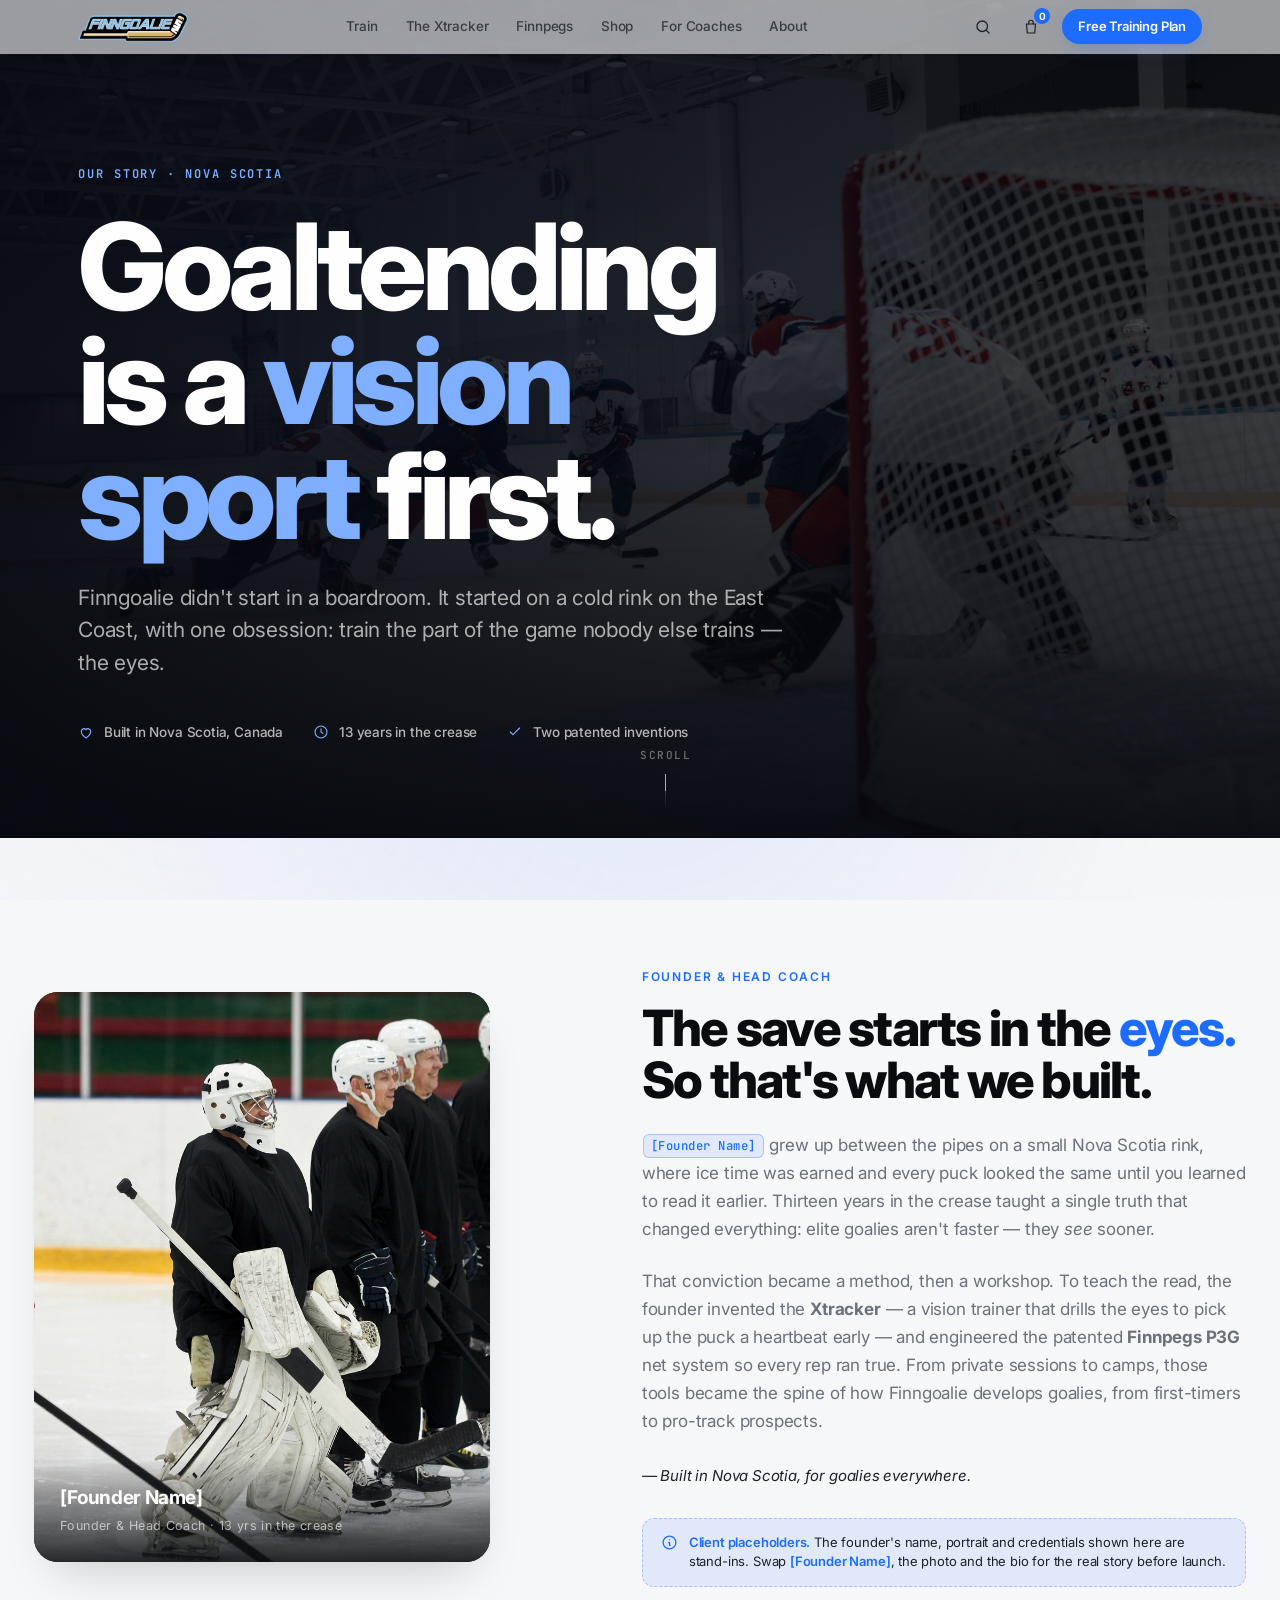
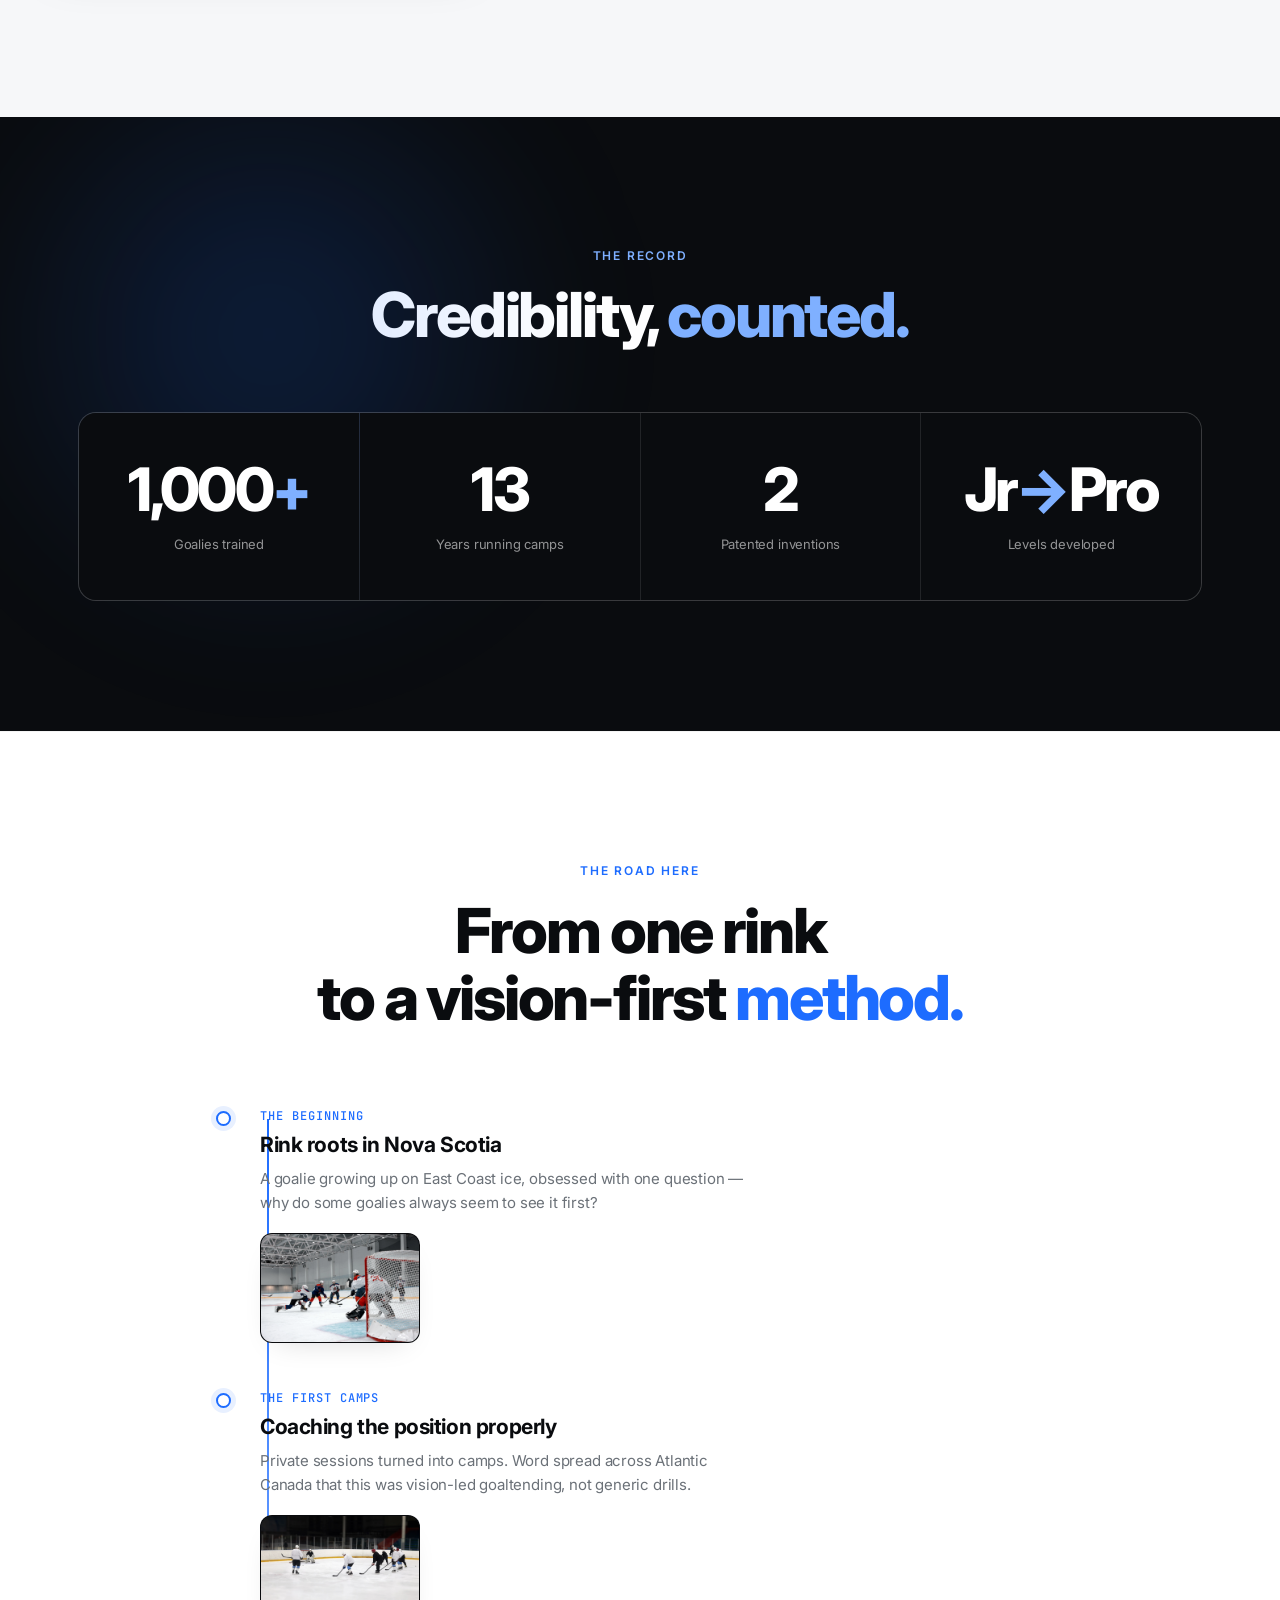
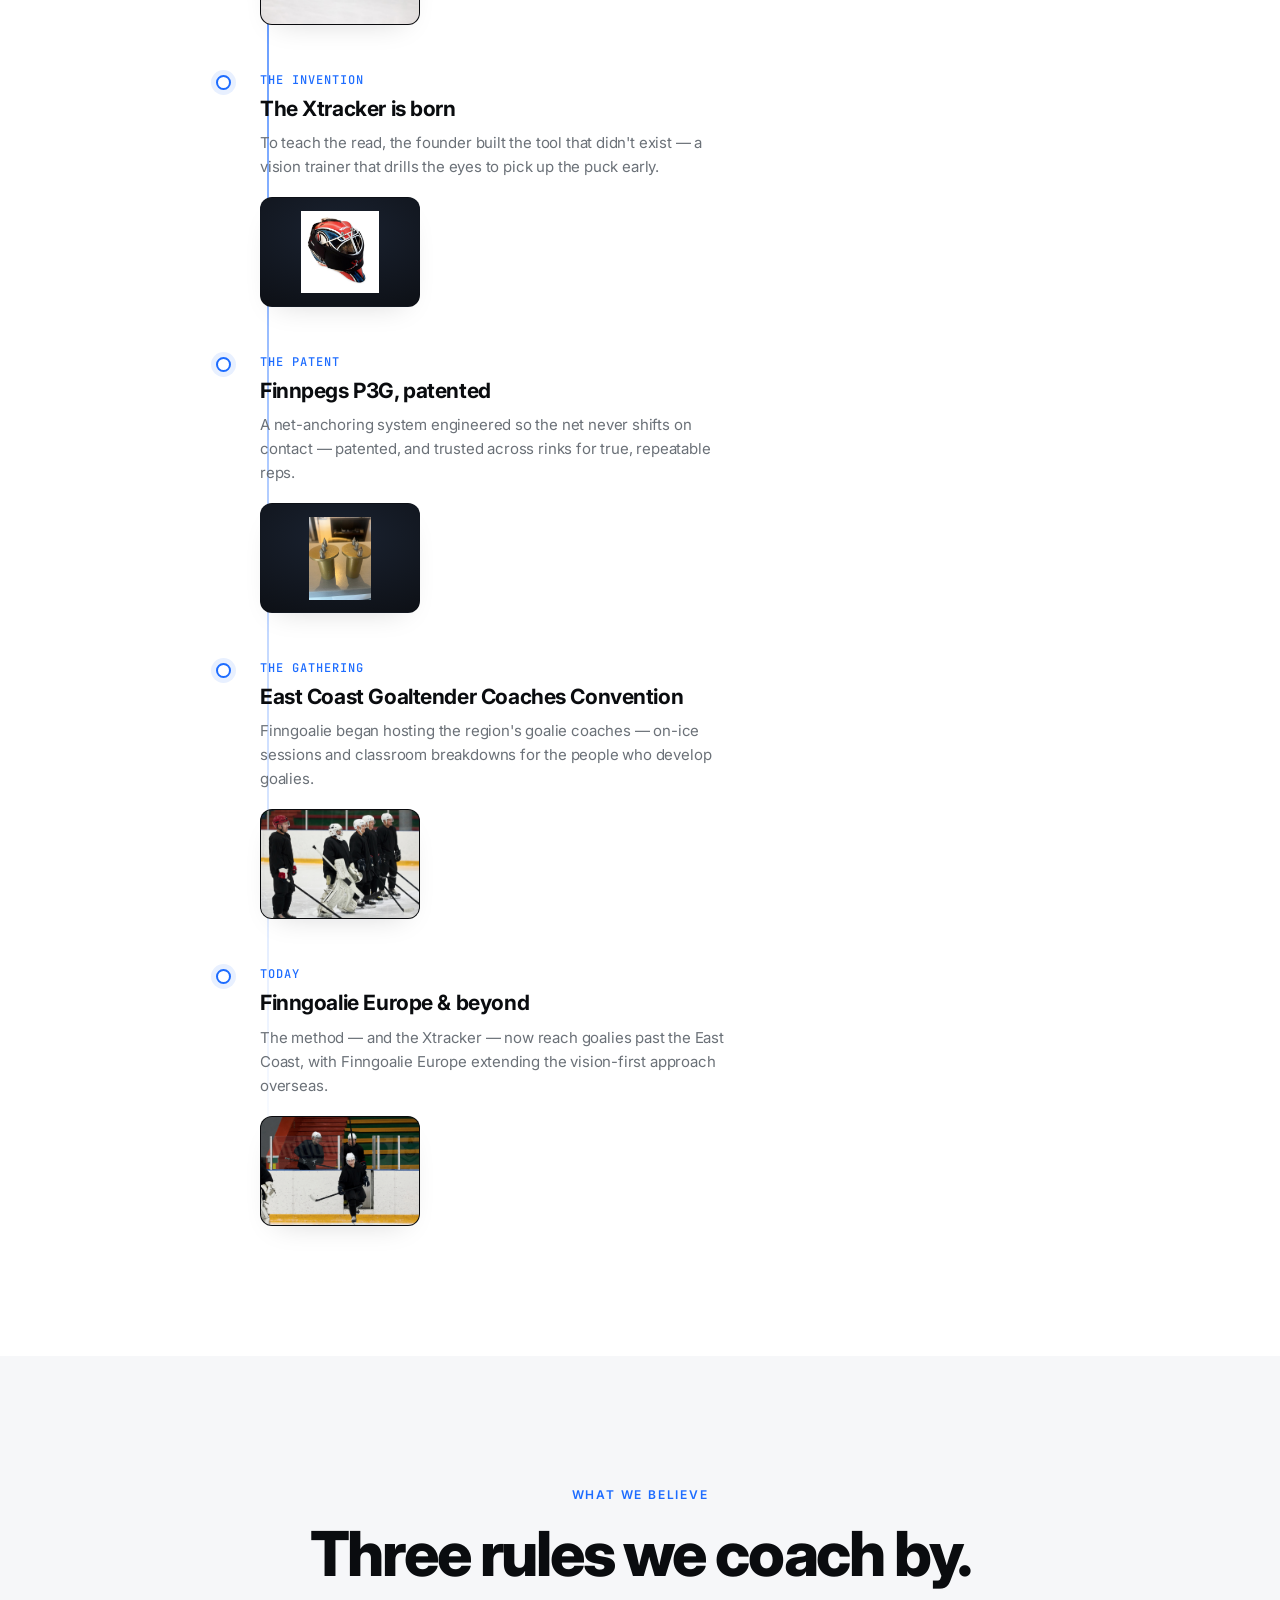
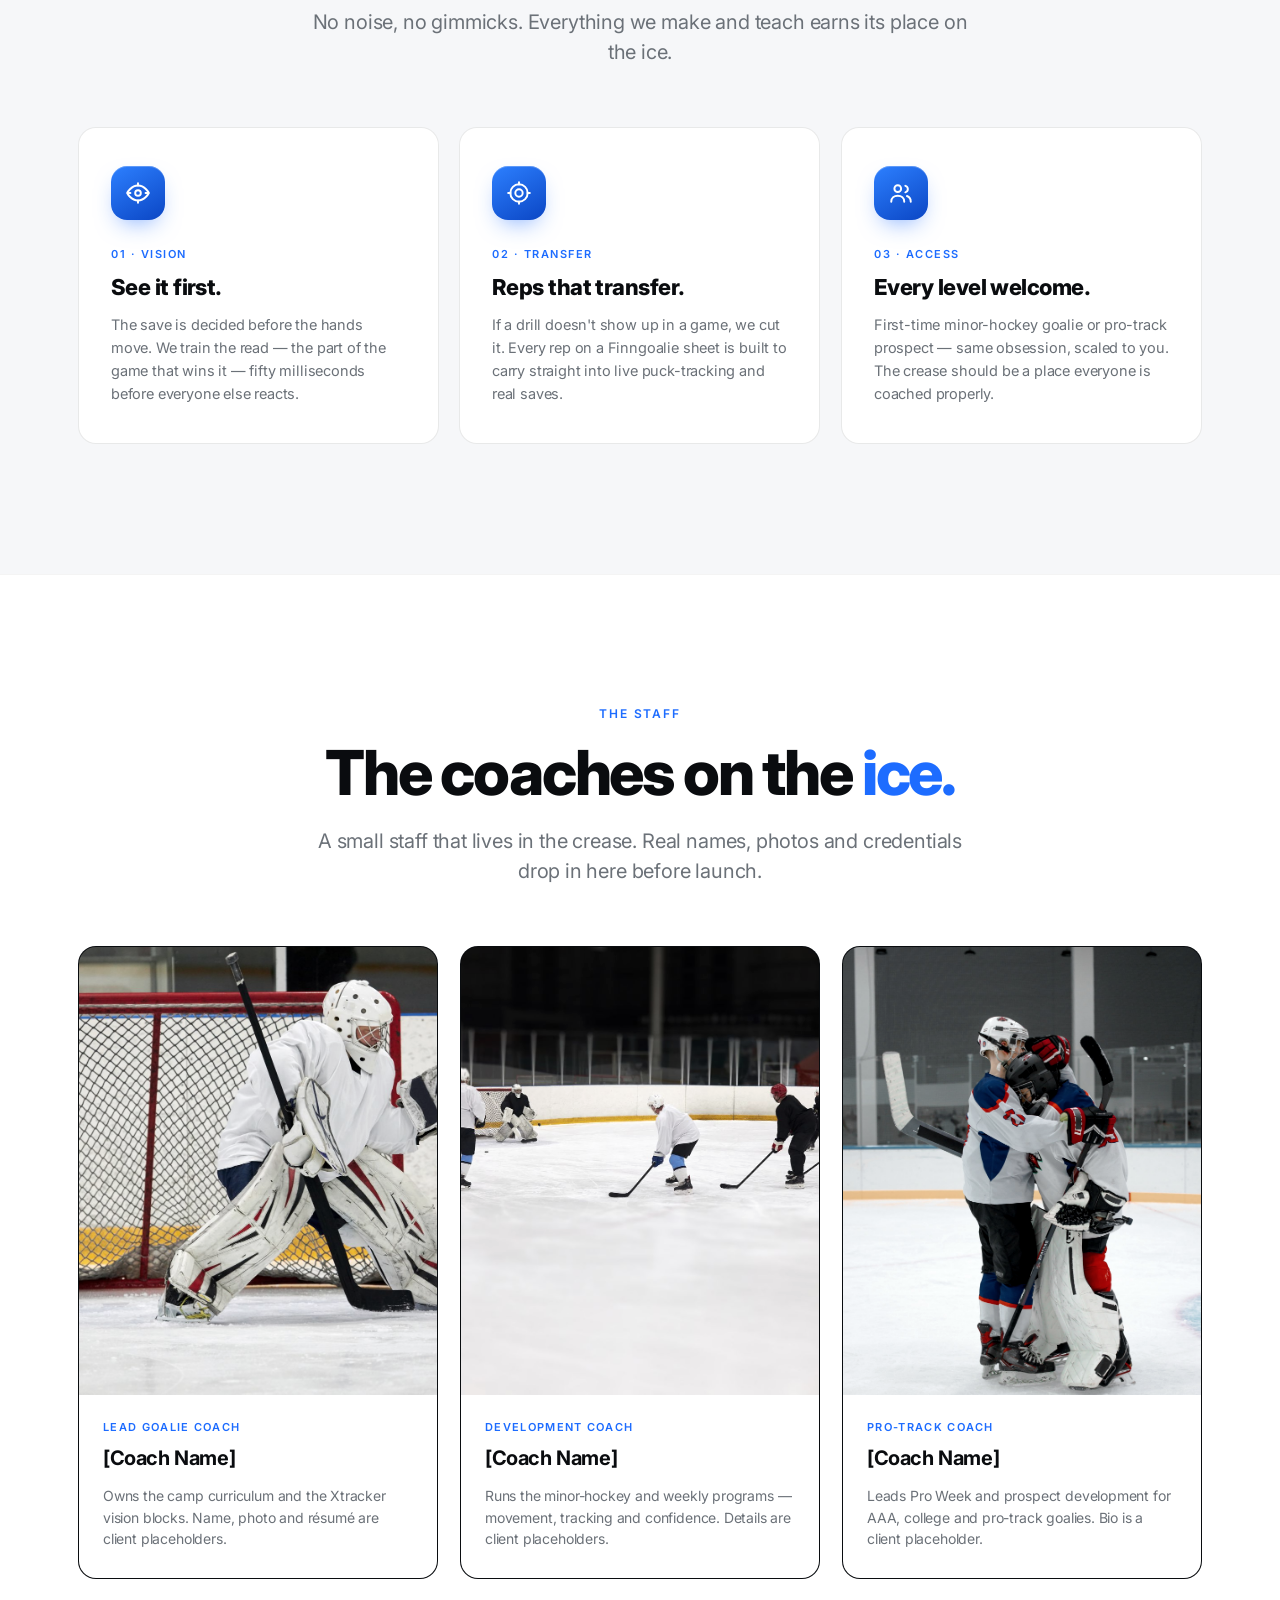
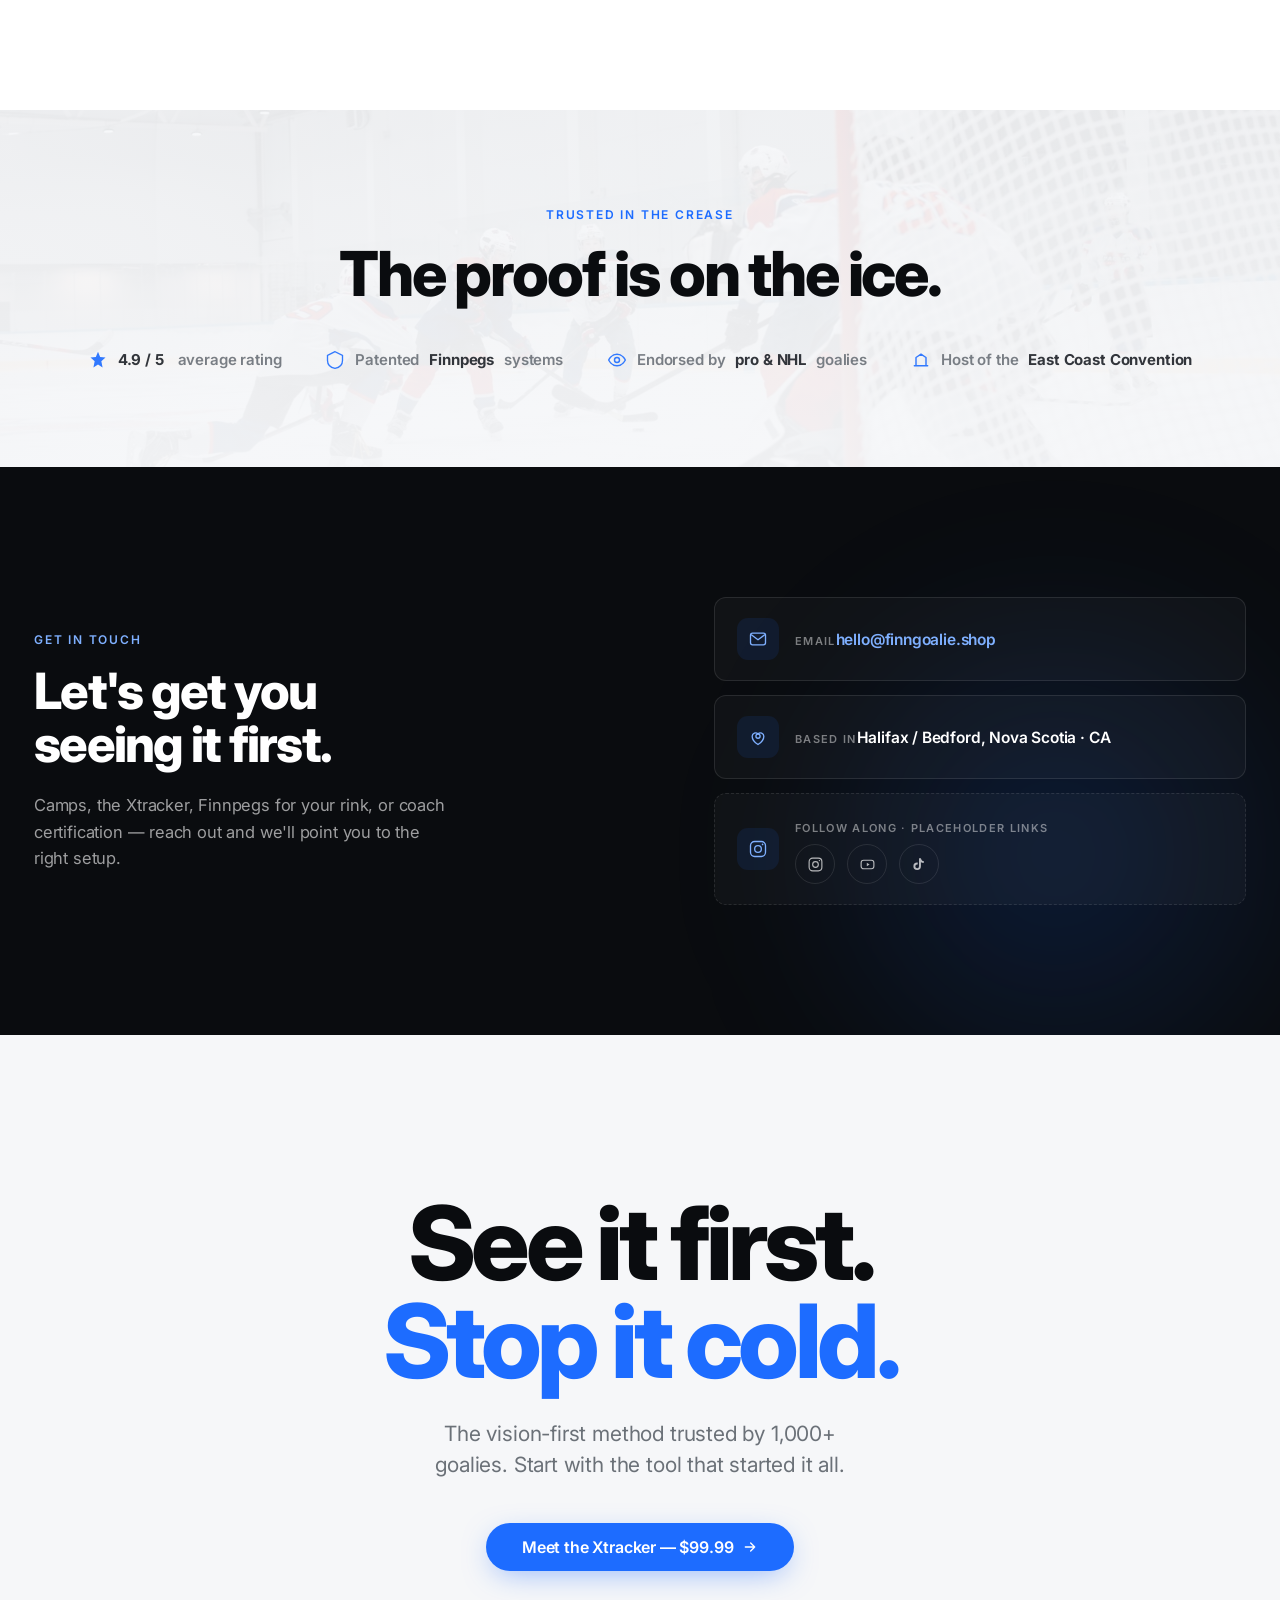
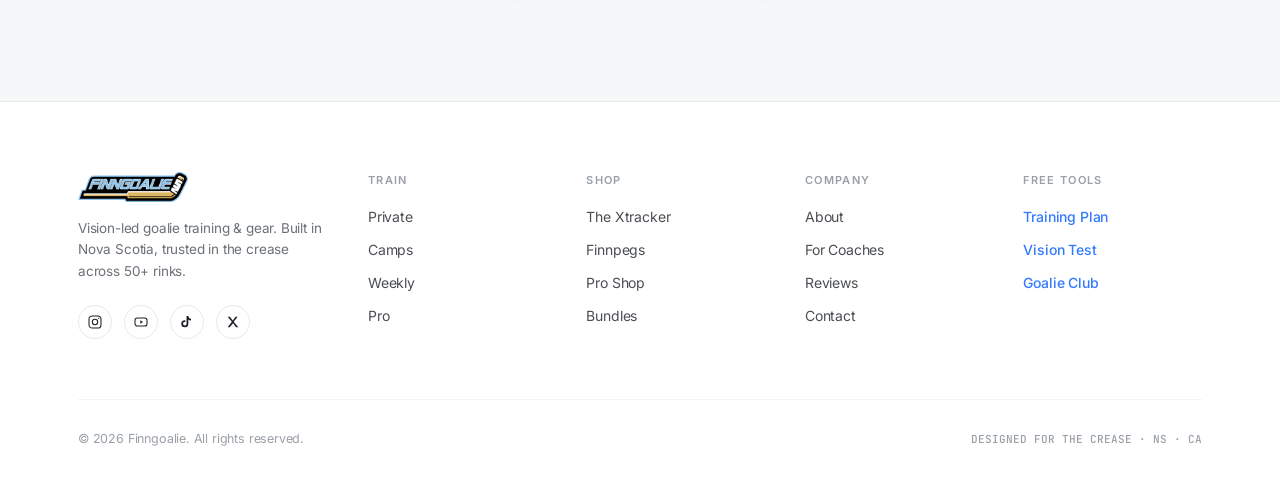
==== commit 81d806c2: "Polish: readable pinned beats (light halo+ink), tighter pin story 300->240vh, timeline rail starts a" ====
--- a/about.html
+++ b/about.html
@@ -112,7 +112,7 @@
 .about-timeline .section-head{margin-bottom:18px}
 .about-timeline .section-head h2{line-height:1.08;padding-bottom:.08em}
 .tl-rail{position:relative;max-width:760px;margin:70px auto 0;padding-left:0}
-.tl-rail::before{content:"";position:absolute;left:7px;top:6px;bottom:6px;width:1.5px;background:linear-gradient(var(--accent),var(--accent-line) 60%,transparent)}
+.tl-rail::before{content:"";position:absolute;left:7px;top:12px;bottom:40px;width:1.5px;background:linear-gradient(var(--accent),var(--accent-line) 62%,transparent)}
 .tl-step{position:relative;padding:0 0 46px 44px}
 .tl-step:last-child{padding-bottom:0}
 .tl-step .node{position:absolute;left:0;top:4px;width:15px;height:15px;border-radius:50%;background:var(--paper-2);border:2px solid var(--accent);box-shadow:0 0 0 5px var(--accent-soft)}
--- a/styles.css
+++ b/styles.css
@@ -353,7 +353,7 @@
 /* ============================================================
    9. PRODUCT STAGE  (pinned scroll-scrub sequence)
    ============================================================ */
-.pin-section{height:560vh;position:relative}
+.pin-section{height:240vh;position:relative}  /* tightened 560→300→240vh — minimize image-before-content */
 .pin-stage{position:sticky;top:0;height:100svh;overflow:hidden;display:flex;align-items:center;justify-content:center}
 .pin-bg{position:absolute;inset:0;z-index:0;background:radial-gradient(120% 90% at 50% 30%,#fff 0%,var(--paper) 55%,var(--paper-3) 100%)}
 .pin-progress{position:absolute;top:0;left:0;height:2px;background:var(--accent);z-index:8;width:0%;box-shadow:0 0 12px rgba(29,108,255,.5)}
@@ -367,6 +367,14 @@
 .stage-copy p{font-size:clamp(15px,1.8vw,19px);color:var(--mute);margin-top:18px;font-weight:400;max-width:30ch;margin-left:auto;margin-right:auto}
 .copy-top{top:11%}
 .copy-bottom{bottom:12%}
+/* the beat copy overlaps the product photo (dark goalie mask) → ensure it stays readable
+   over ANY underlying area with a soft light halo + stronger ink (was washed-out gray). */
+.stage-copy{ }
+.stage-copy::before{ content:""; position:absolute; inset:-30px -56px; z-index:-1;
+  background:radial-gradient(58% 62% at 50% 50%, rgba(246,247,249,.94) 0%, rgba(246,247,249,.7) 55%, transparent 100%);
+  filter:blur(8px); border-radius:50%; }
+.stage-copy h3{ text-shadow:0 1px 16px rgba(246,247,249,.9); }
+.stage-copy p{ color:var(--ink-2); text-shadow:0 1px 12px rgba(246,247,249,.95); }
 
 /* call-out spec lines — SVG draw-in */
 .calls{position:absolute;inset:0;z-index:4;pointer-events:none}
@@ -742,7 +750,7 @@
   .burger{display:flex}
   .nav-cta{display:none}
   .trust .wrap{flex-direction:column;gap:18px}
-  .pin-section{height:480vh}
+  .pin-section{height:260vh}
   .setup-grid{grid-template-columns:1fr}
   .specs .grid{grid-template-columns:1fr}
   .stats-grid{grid-template-columns:1fr 1fr}
@@ -877,6 +885,11 @@
   stroke-linecap:round; stroke-linejoin:round; }
 .fico.solid svg{ fill:#fff; stroke:none; }
 .dark .fico, .has-media .fico{ box-shadow:0 10px 24px -10px rgba(45,156,255,.7); }
+
+/* promo band sits on a DARK photo bg → its heading + copy must be light (was dark/unreadable) */
+.promo .section-head h2{ color:#fff; }
+.promo .section-head h2 .mute{ color:rgba(255,255,255,.72); }
+.promo .section-head p{ color:rgba(255,255,255,.85); }
 /* win over the per-page pale-tile rules (.fp-feature .ico / .recard .ri /
    .value-card .vi / .prog-card .pc-ico) while keeping their layout (margin,
    hover, grid placement). Visual = brand gradient + white glyph. */
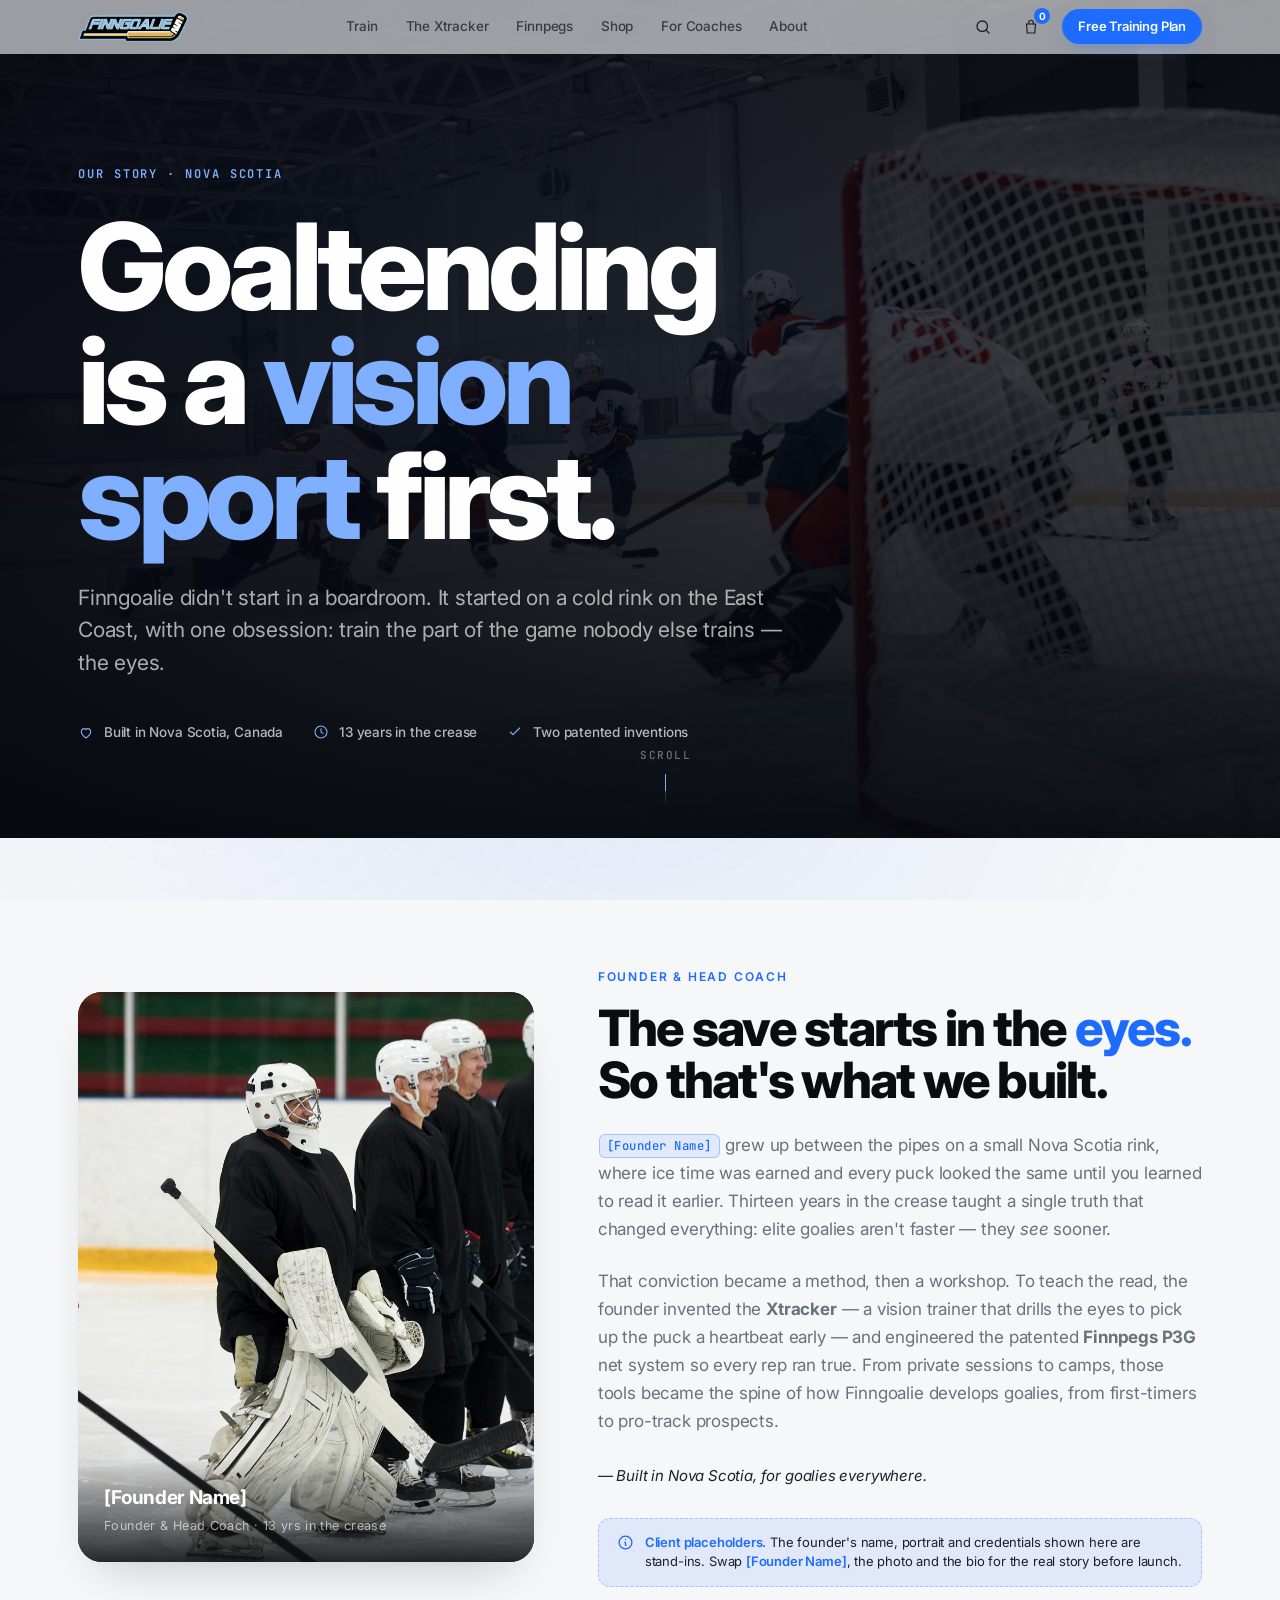
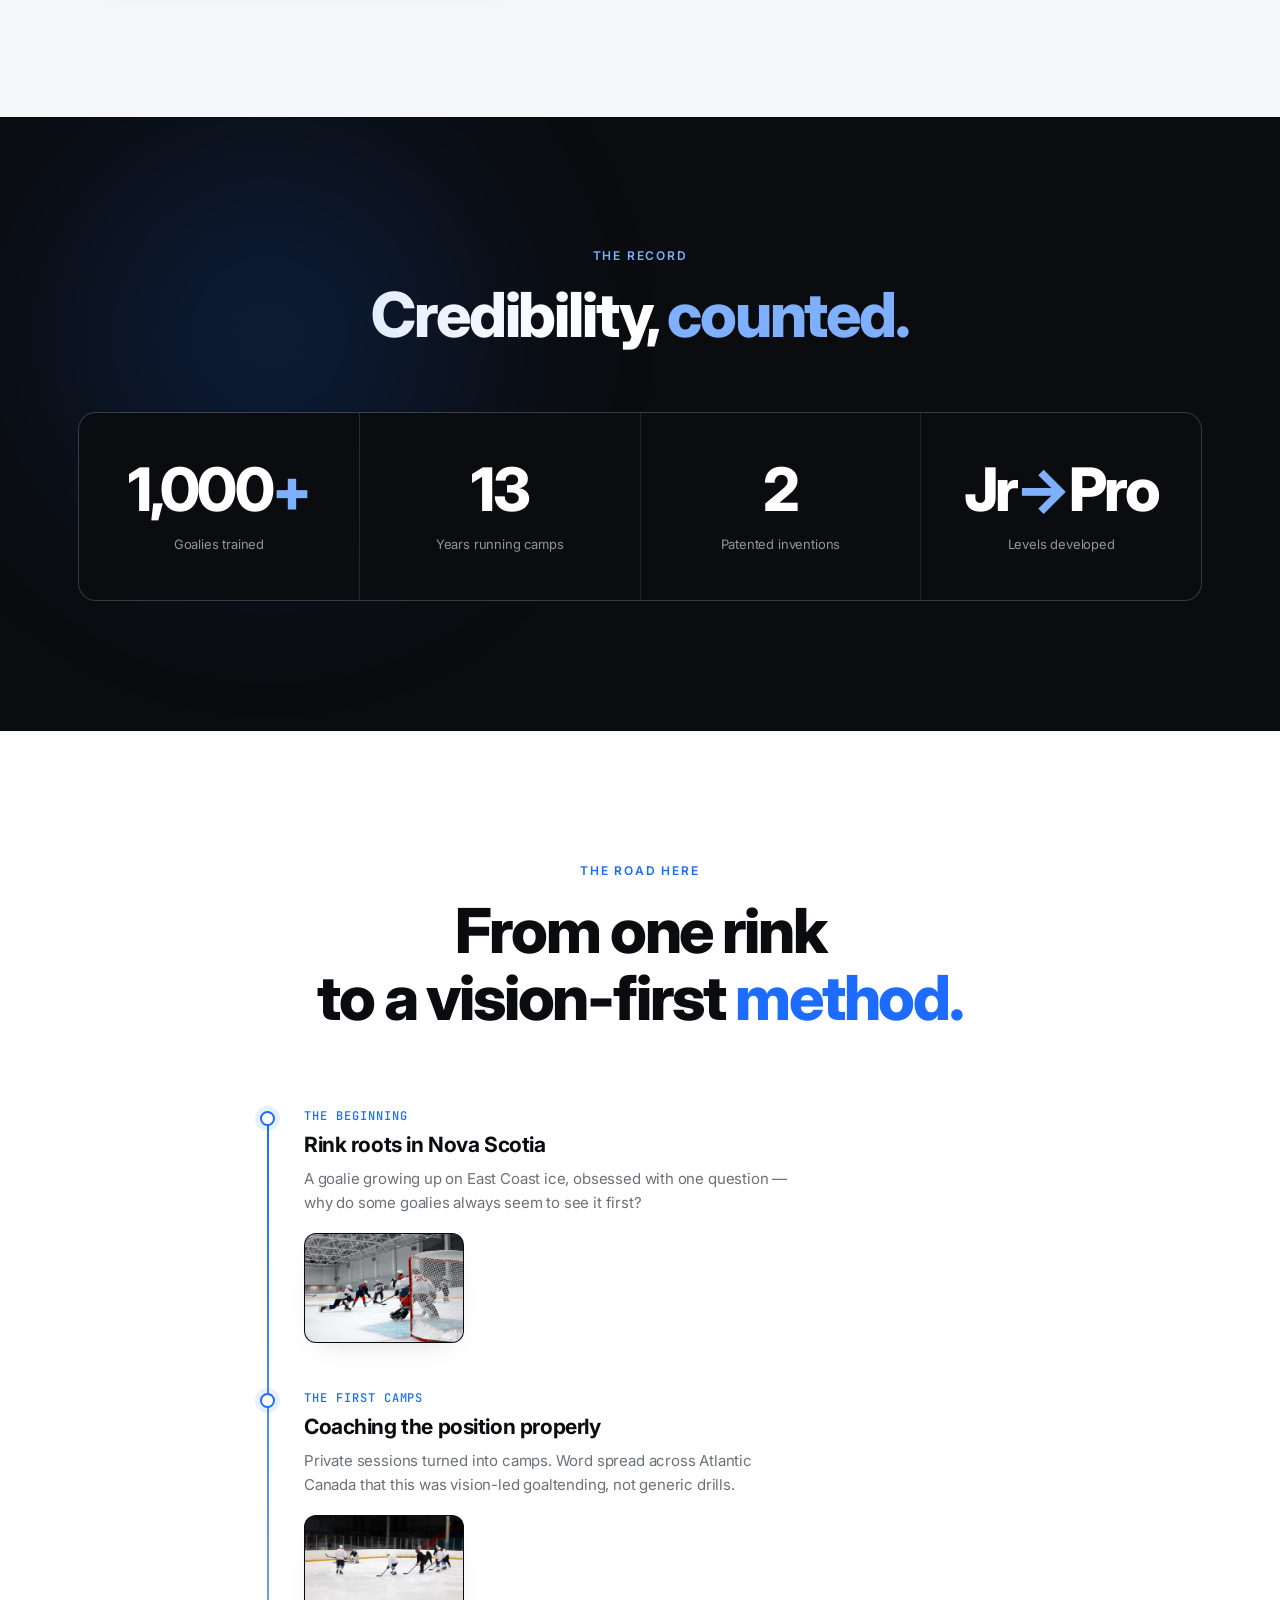
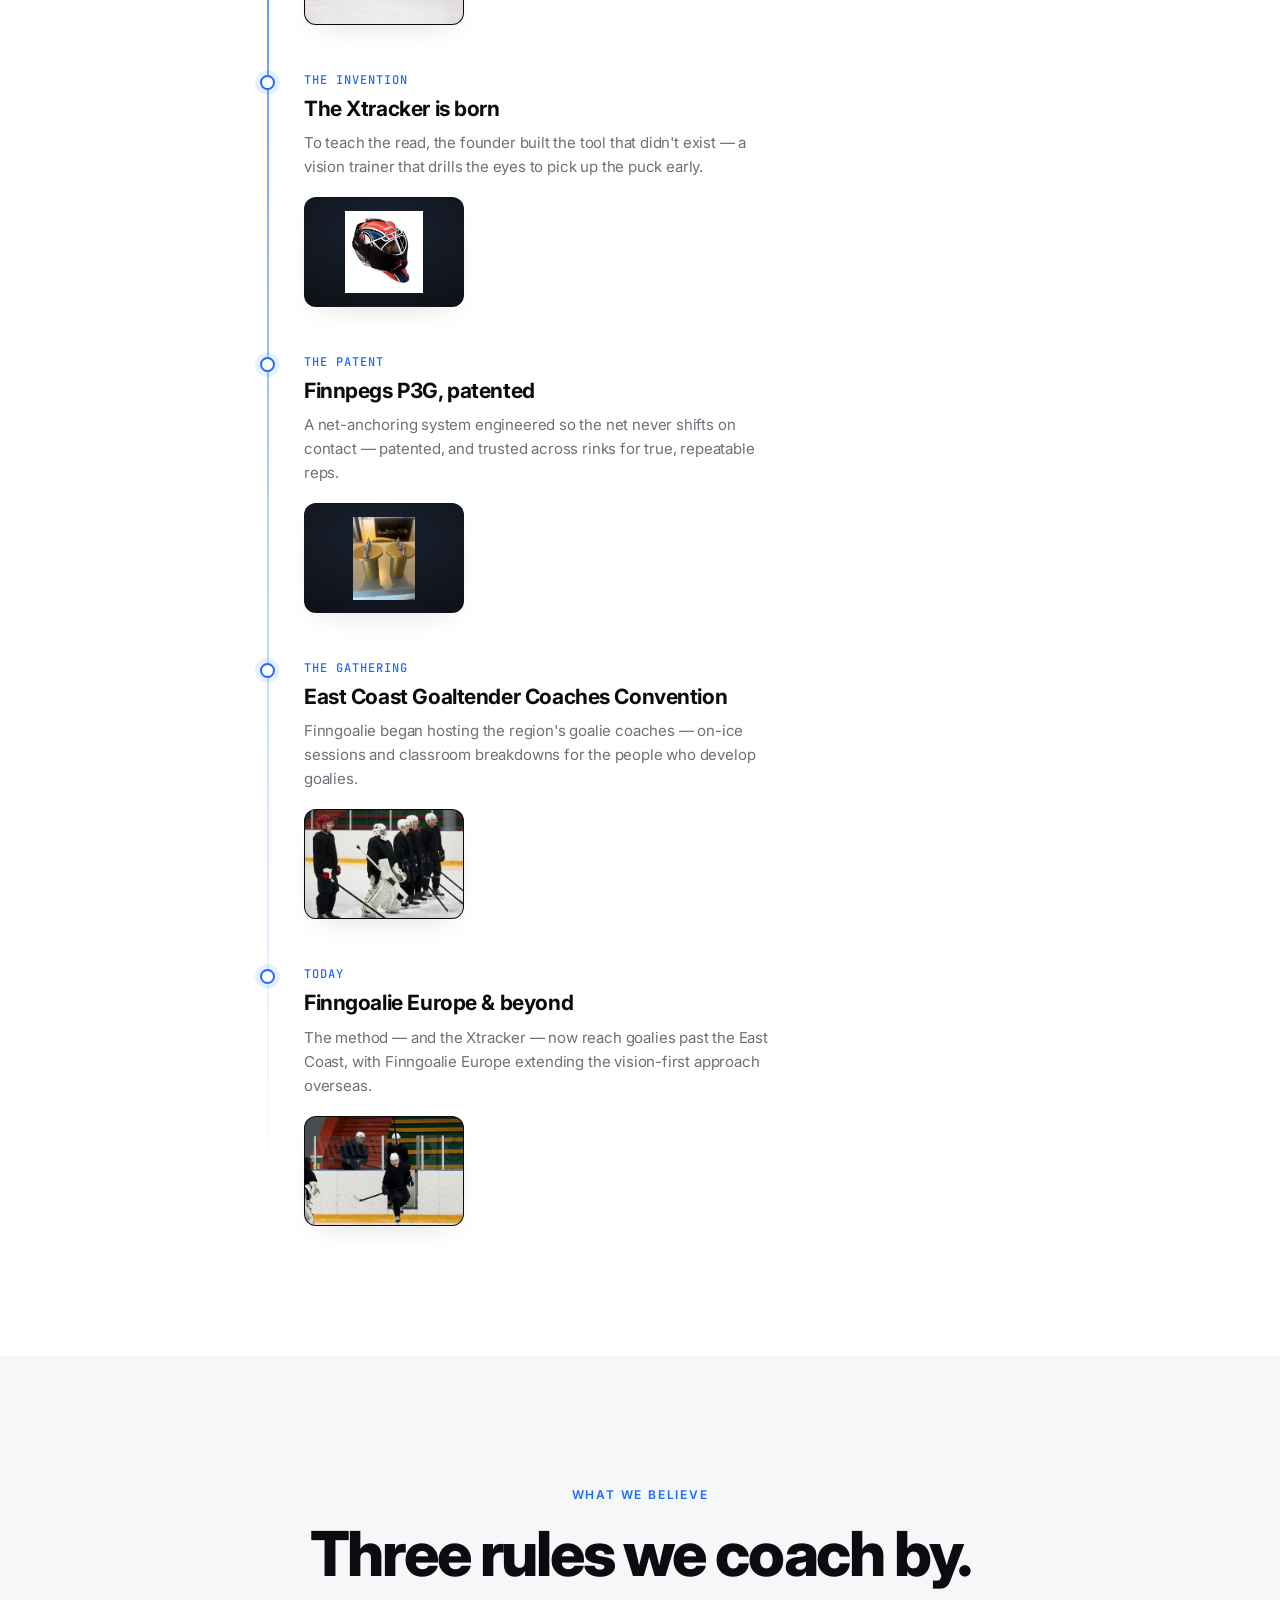
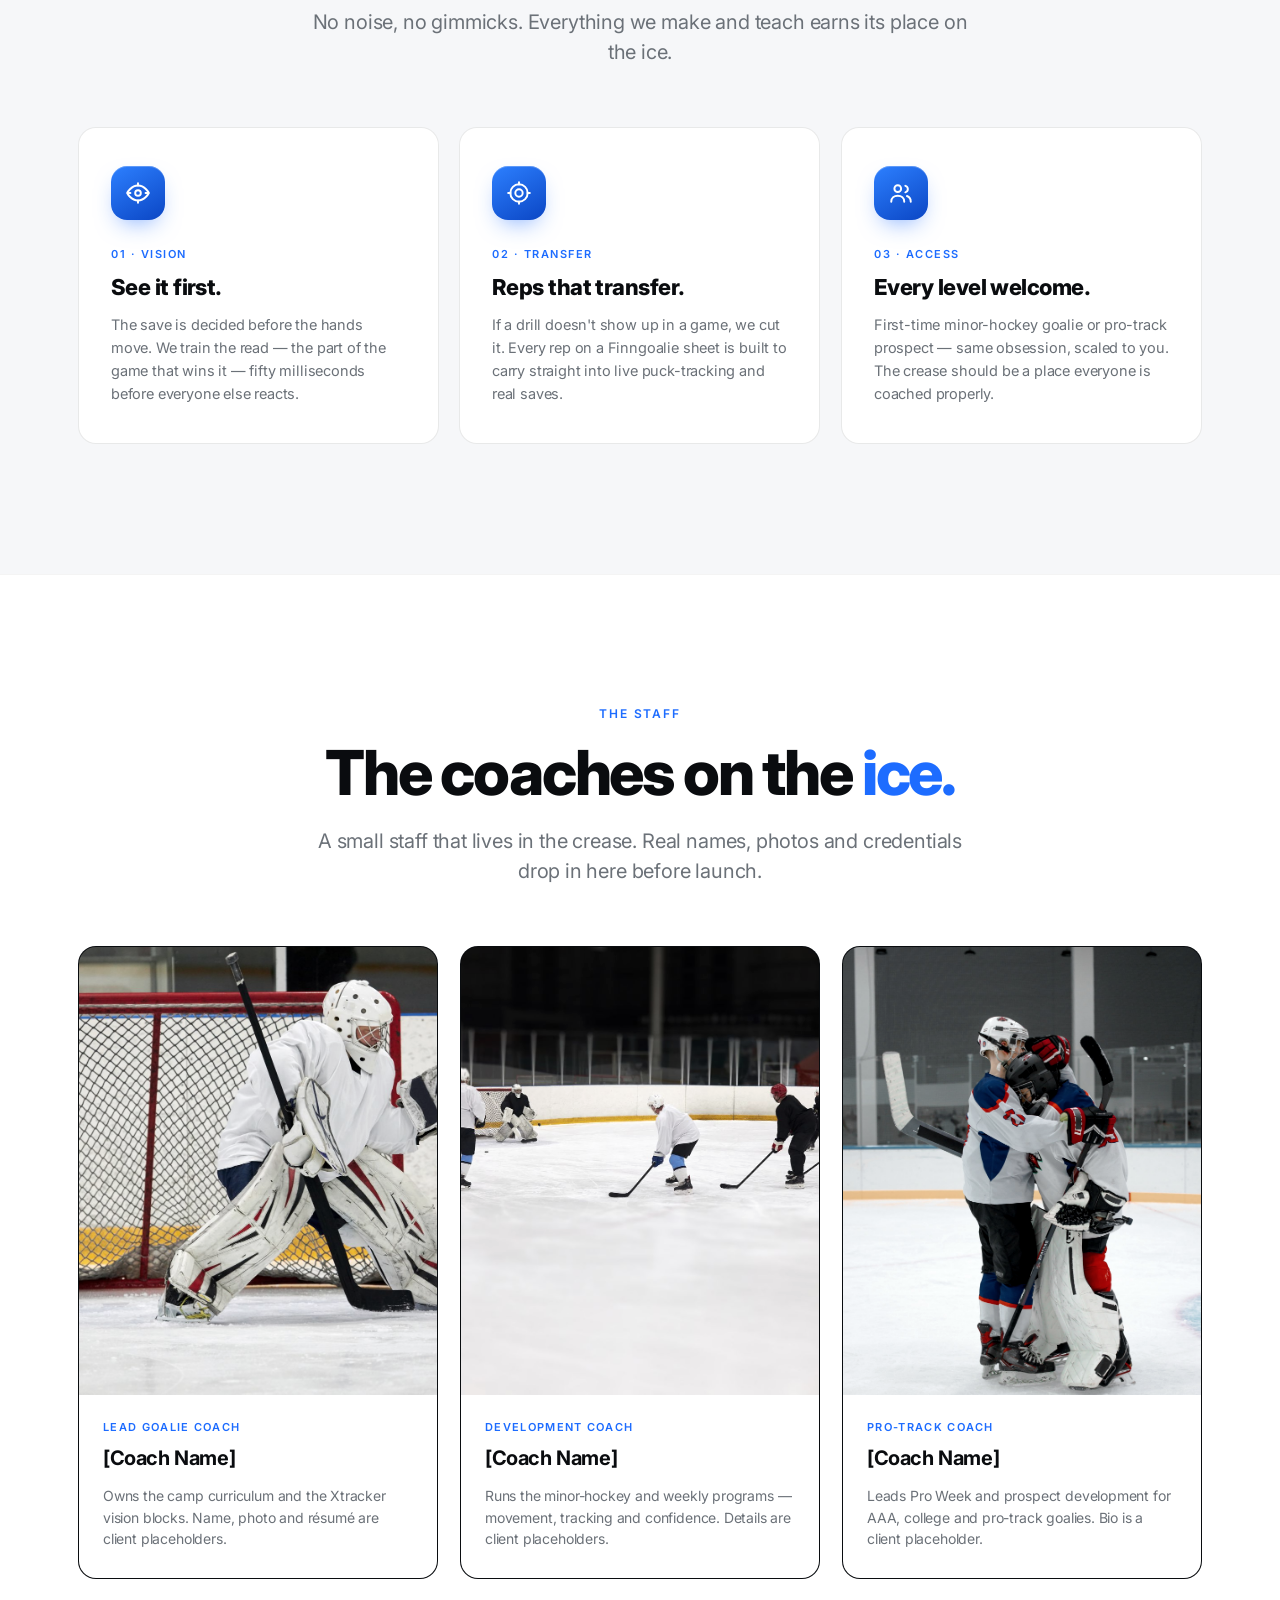
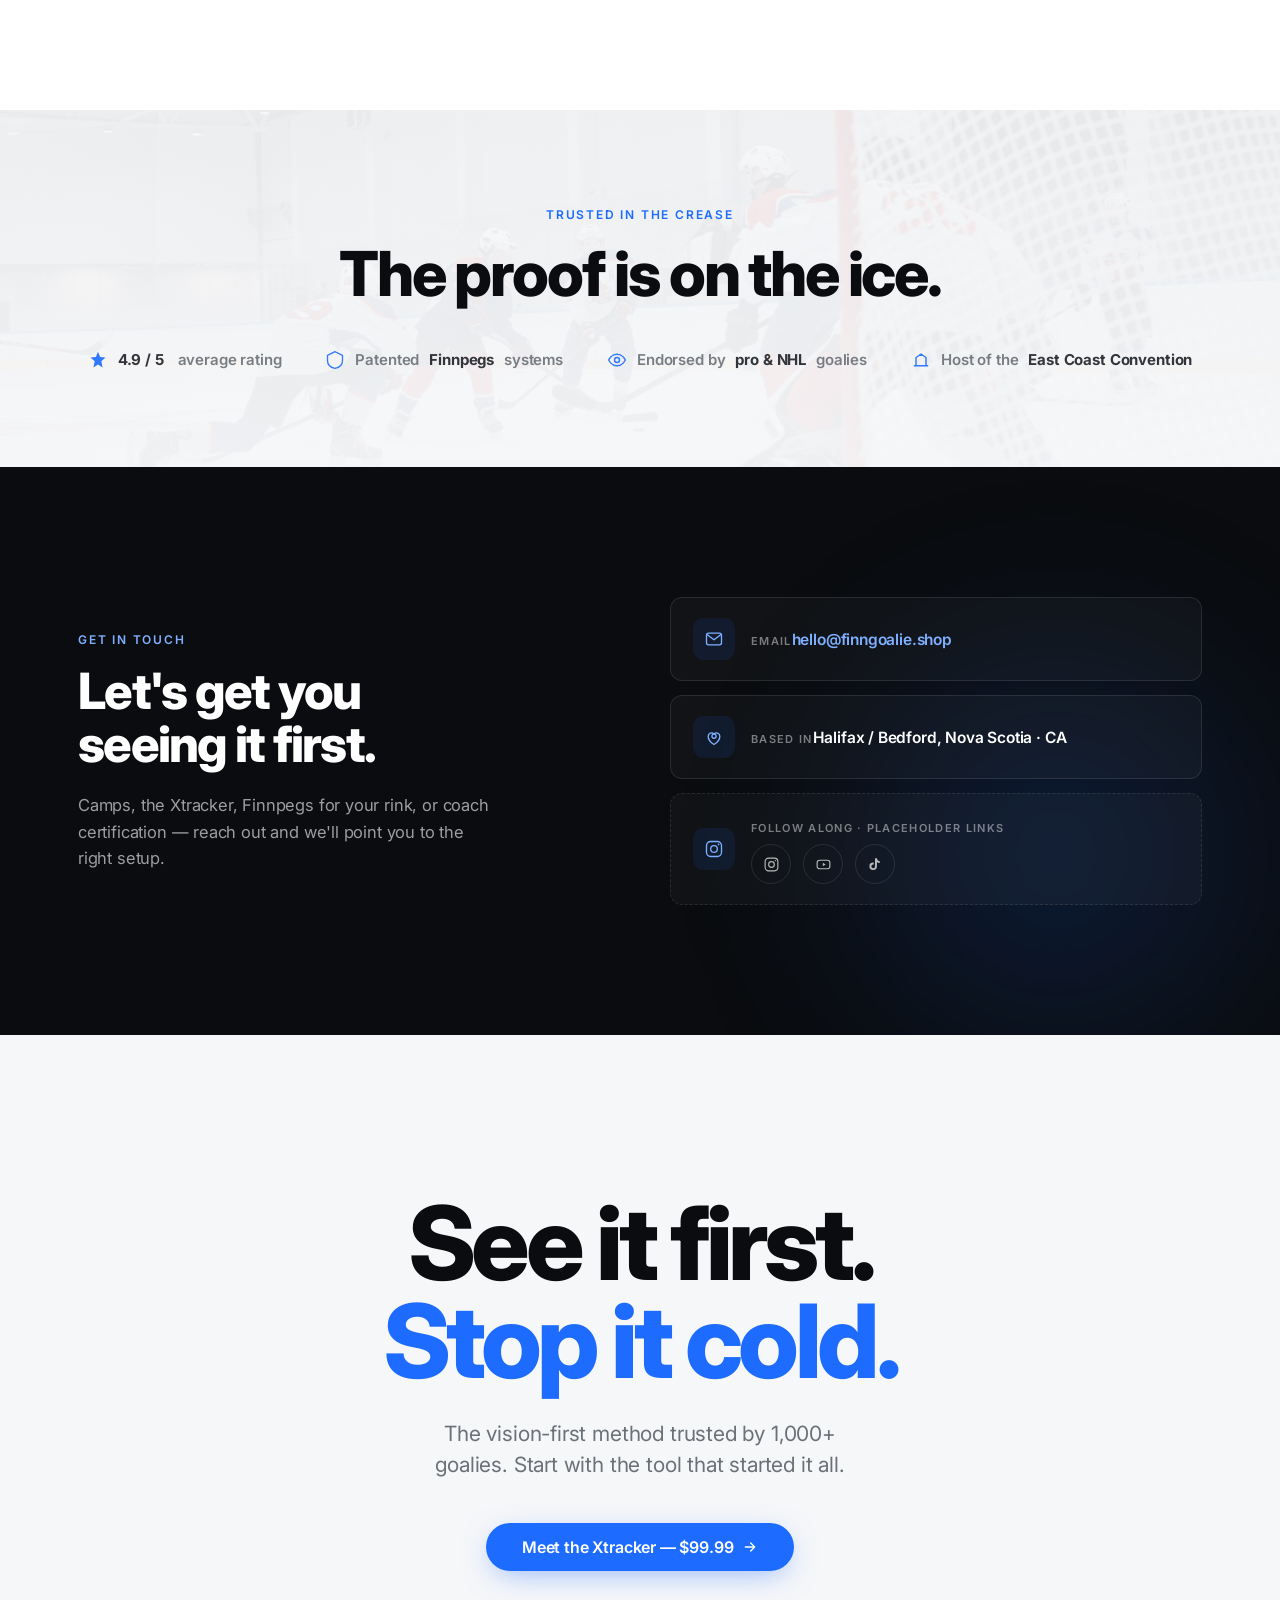
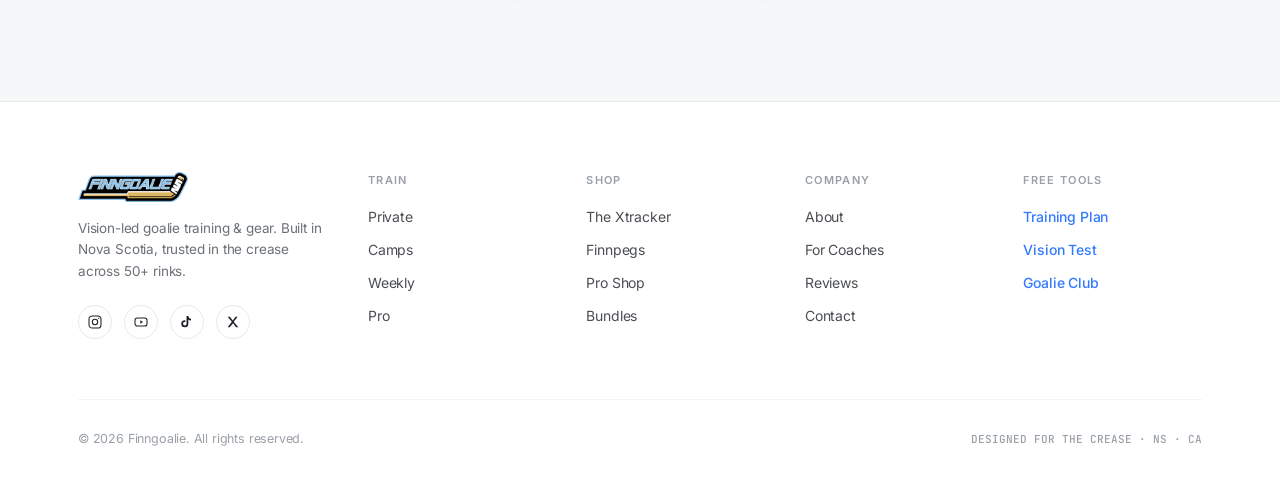
==== commit e94b3430: "Fix 4 UI bugs: shorter pinned product story (240->160vh), readable endorsement captions (no name-on-" ====
--- a/about.html
+++ b/about.html
@@ -8,7 +8,7 @@
 <link rel="preconnect" href="https://fonts.googleapis.com">
 <link rel="preconnect" href="https://fonts.gstatic.com" crossorigin>
 <link href="https://fonts.googleapis.com/css2?family=Inter:wght@300;400;500;600;700;800&family=JetBrains+Mono:wght@400;500&display=swap" rel="stylesheet">
-<link rel="stylesheet" href="styles.css">
+<link rel="stylesheet" href="styles.css?v=20260625b">
 <style>
 /* ============================================================
    ABOUT-PAGE LOCAL COMPOSITION
@@ -517,6 +517,6 @@
   </div>
 </footer>
 
-<script src="app.js"></script>
+<script src="app.js?v=20260625b"></script>
 </body>
 </html>
--- a/styles.css
+++ b/styles.css
@@ -235,6 +235,10 @@
   border-radius:8px;background:var(--accent);color:#fff;font-size:10px;font-weight:700;
   display:grid;place-items:center;line-height:1;
 }
+/* add-to-bag feedback: pop the cart badge + briefly confirm on the button */
+.nav-icon .count.bump{animation:bagBump .4s var(--ease-spring)}
+@keyframes bagBump{0%{transform:scale(1)}40%{transform:scale(1.45)}100%{transform:scale(1)}}
+.btn.is-added{background:#16a34a;border-color:#16a34a;color:#fff}
 .nav-cta{
   font-size:13px;font-weight:600;padding:8px 16px;border-radius:var(--r-pill);
   background:var(--accent);color:#fff;opacity:1!important;white-space:nowrap;
@@ -353,7 +357,7 @@
 /* ============================================================
    9. PRODUCT STAGE  (pinned scroll-scrub sequence)
    ============================================================ */
-.pin-section{height:240vh;position:relative}  /* tightened 560→300→240vh — minimize image-before-content */
+.pin-section{height:160vh;position:relative}  /* tightened 560→300→240→160vh — minimize image-before-content */
 .pin-stage{position:sticky;top:0;height:100svh;overflow:hidden;display:flex;align-items:center;justify-content:center}
 .pin-bg{position:absolute;inset:0;z-index:0;background:radial-gradient(120% 90% at 50% 30%,#fff 0%,var(--paper) 55%,var(--paper-3) 100%)}
 .pin-progress{position:absolute;top:0;left:0;height:2px;background:var(--accent);z-index:8;width:0%;box-shadow:0 0 12px rgba(29,108,255,.5)}
@@ -590,9 +594,14 @@
 .endorse-card{border-radius:var(--r);overflow:hidden;aspect-ratio:4/5;
   border:1px solid var(--line-on-dark);background:#0d1118;text-align:left;margin:0}
 .endorse-card > img{object-fit:cover;object-position:top center}
-.endorse-card figcaption{position:absolute;left:0;right:0;bottom:0;z-index:2;padding:22px 24px}
-.endorse-card figcaption b{display:block;color:#fff;font-size:19px;font-weight:700;letter-spacing:-.02em}
-.endorse-card figcaption span{display:block;margin-top:3px;font-size:12px;letter-spacing:.12em;text-transform:uppercase;color:var(--accent-up);font-weight:600}
+/* keep the caption pinned to the BOTTOM — without this higher-specificity rule the
+   generic `.card-photo > *:not(img){position:relative}` ties on specificity, wins by
+   source-order, and drops the caption into the top-left where it collides with the
+   name baked into the scraped endorsement image (double, unreadable text). */
+.endorse-card.card-photo > figcaption{position:absolute;left:0;right:0;bottom:0;z-index:2;
+  padding:48px 24px 20px;background:linear-gradient(180deg,transparent 0%,rgba(6,8,15,.62) 45%,rgba(6,8,15,.9) 100%)}
+.endorse-card figcaption b{display:block;color:#fff;font-size:19px;font-weight:700;letter-spacing:-.02em;text-shadow:0 1px 10px rgba(6,8,15,.8)}
+.endorse-card figcaption span{display:block;margin-top:3px;font-size:12px;letter-spacing:.12em;text-transform:uppercase;color:var(--accent-up);font-weight:600;text-shadow:0 1px 10px rgba(6,8,15,.8)}
 @media(max-width:780px){
   .endorse-grid{grid-template-columns:1fr;gap:16px}
 }
@@ -706,6 +715,10 @@
 .reveal.r-scale{transform:scale(.94)}
 .reveal.r-left{transform:translateX(-44px)}
 .reveal.r-right{transform:translateX(44px)}
+/* the directional rules above tie .reveal.in on specificity and win by source-order,
+   so a revealed element stayed translated (e.g. timeline thumbs slid under the rail line).
+   This higher-specificity reset lets the revealed state actually clear the transform. */
+.reveal.r-scale.in,.reveal.r-left.in,.reveal.r-right.in{transform:none}
 .reveal.r-clip{clip-path:inset(0 100% 0 0);transform:none;opacity:1;transition:clip-path 1s var(--ease)}
 .reveal.r-clip.in{clip-path:inset(0 0 0 0)}
 .reveal.r-mask{clip-path:inset(0 0 100% 0);transform:none;opacity:1;transition:clip-path 1s var(--ease)}
@@ -750,7 +763,7 @@
   .burger{display:flex}
   .nav-cta{display:none}
   .trust .wrap{flex-direction:column;gap:18px}
-  .pin-section{height:260vh}
+  .pin-section{height:180vh}
   .setup-grid{grid-template-columns:1fr}
   .specs .grid{grid-template-columns:1fr}
   .stats-grid{grid-template-columns:1fr 1fr}
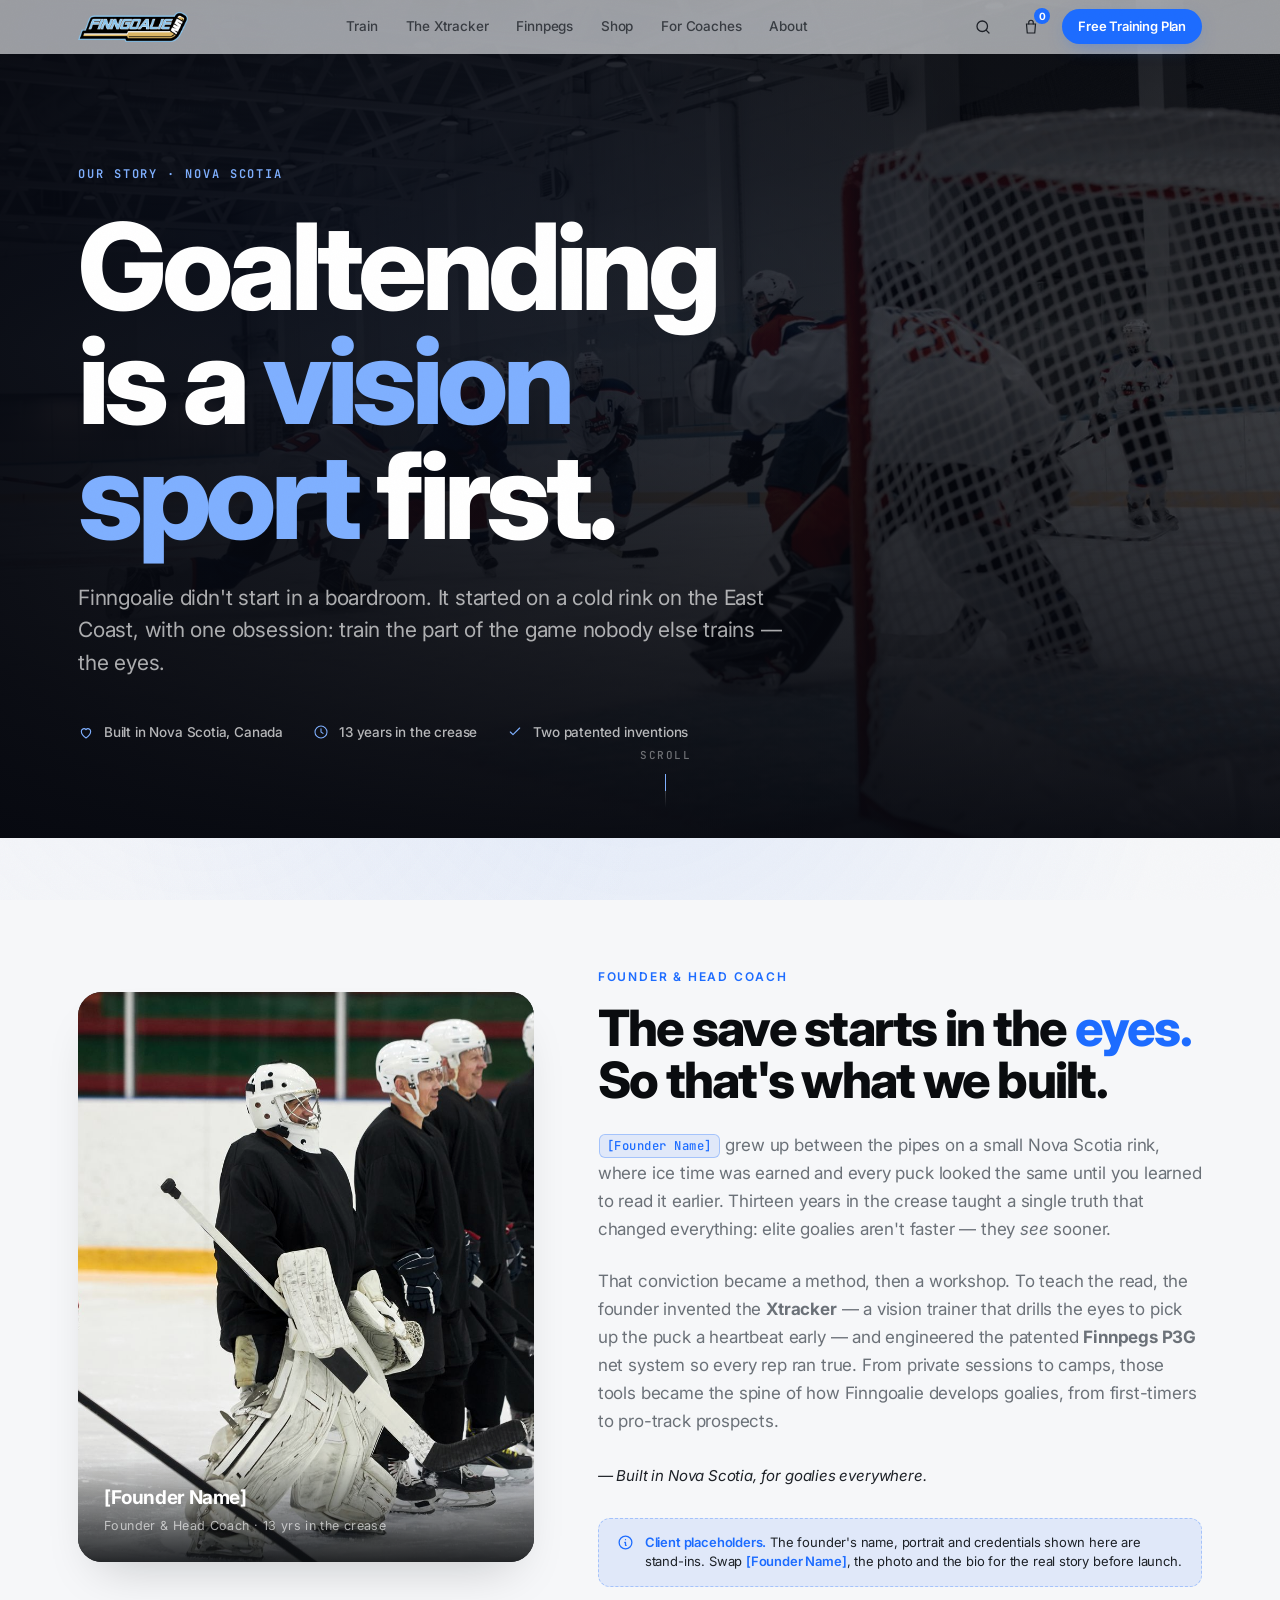
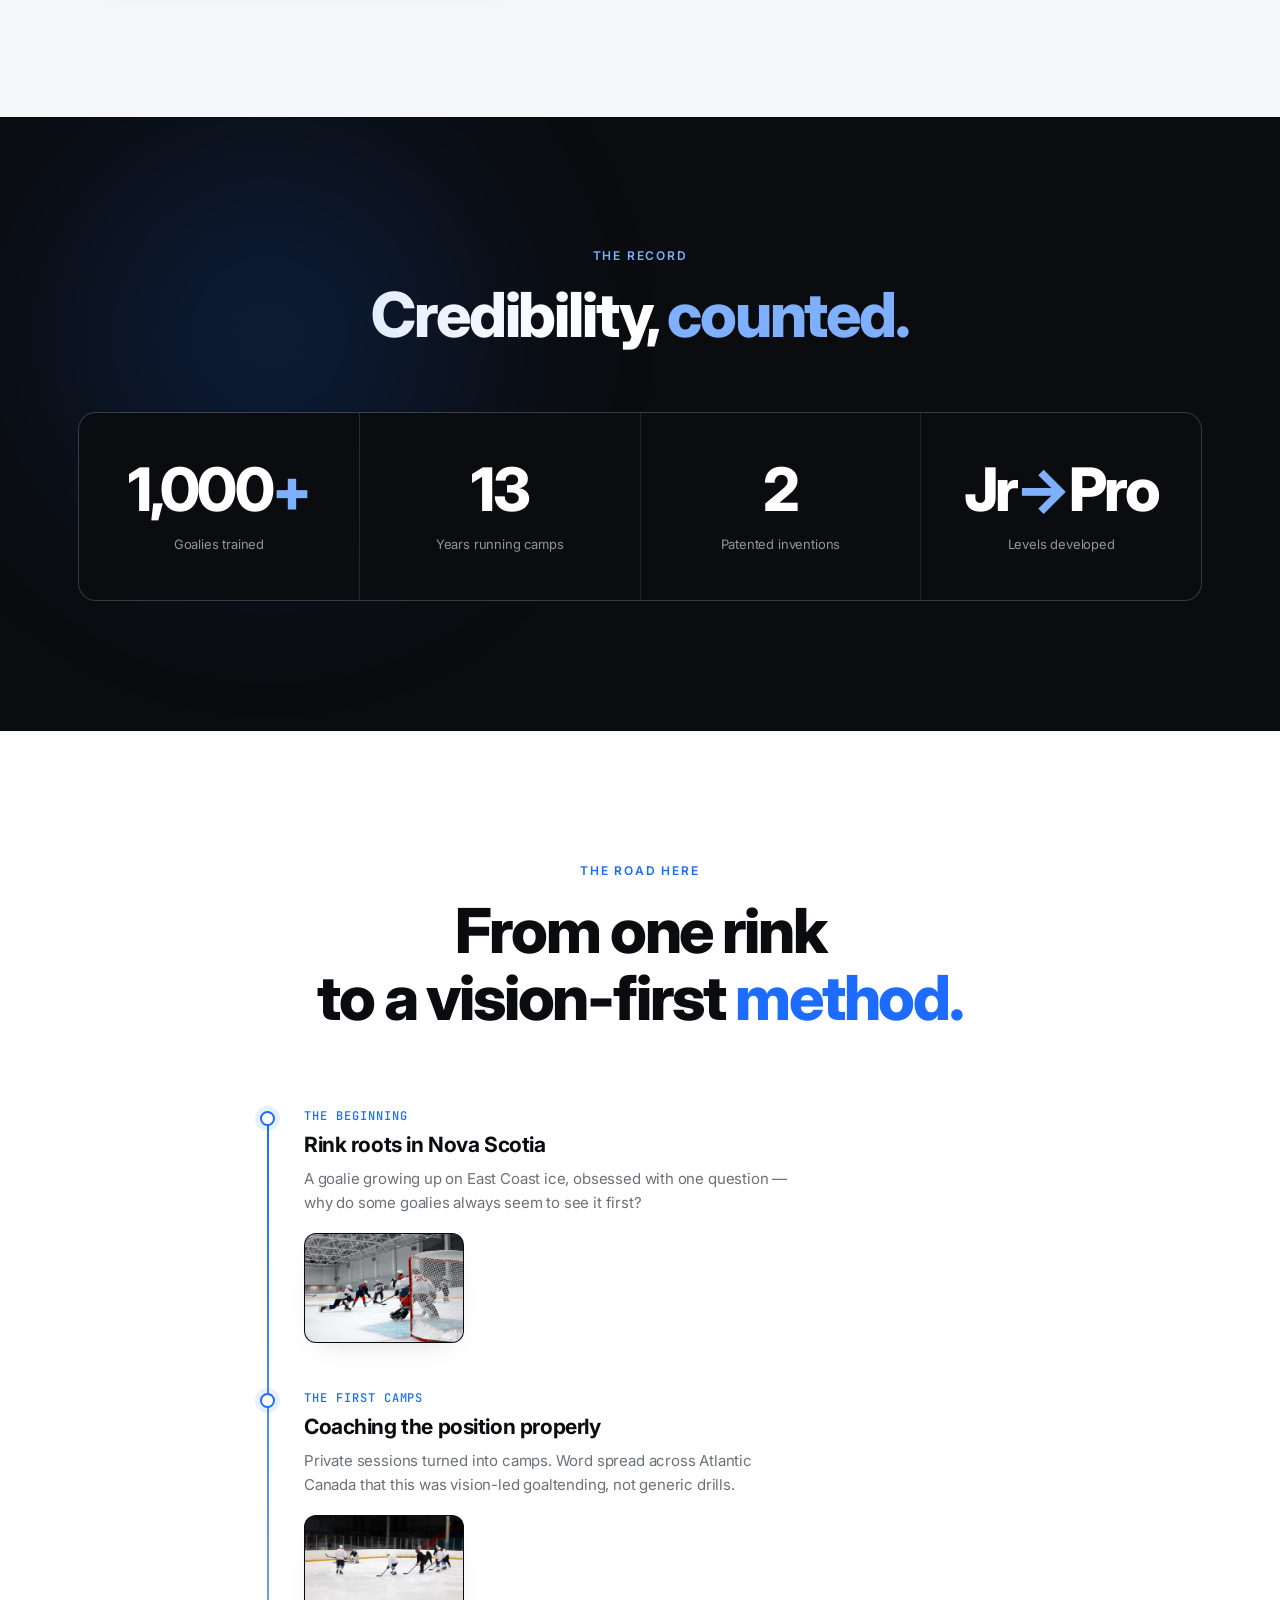
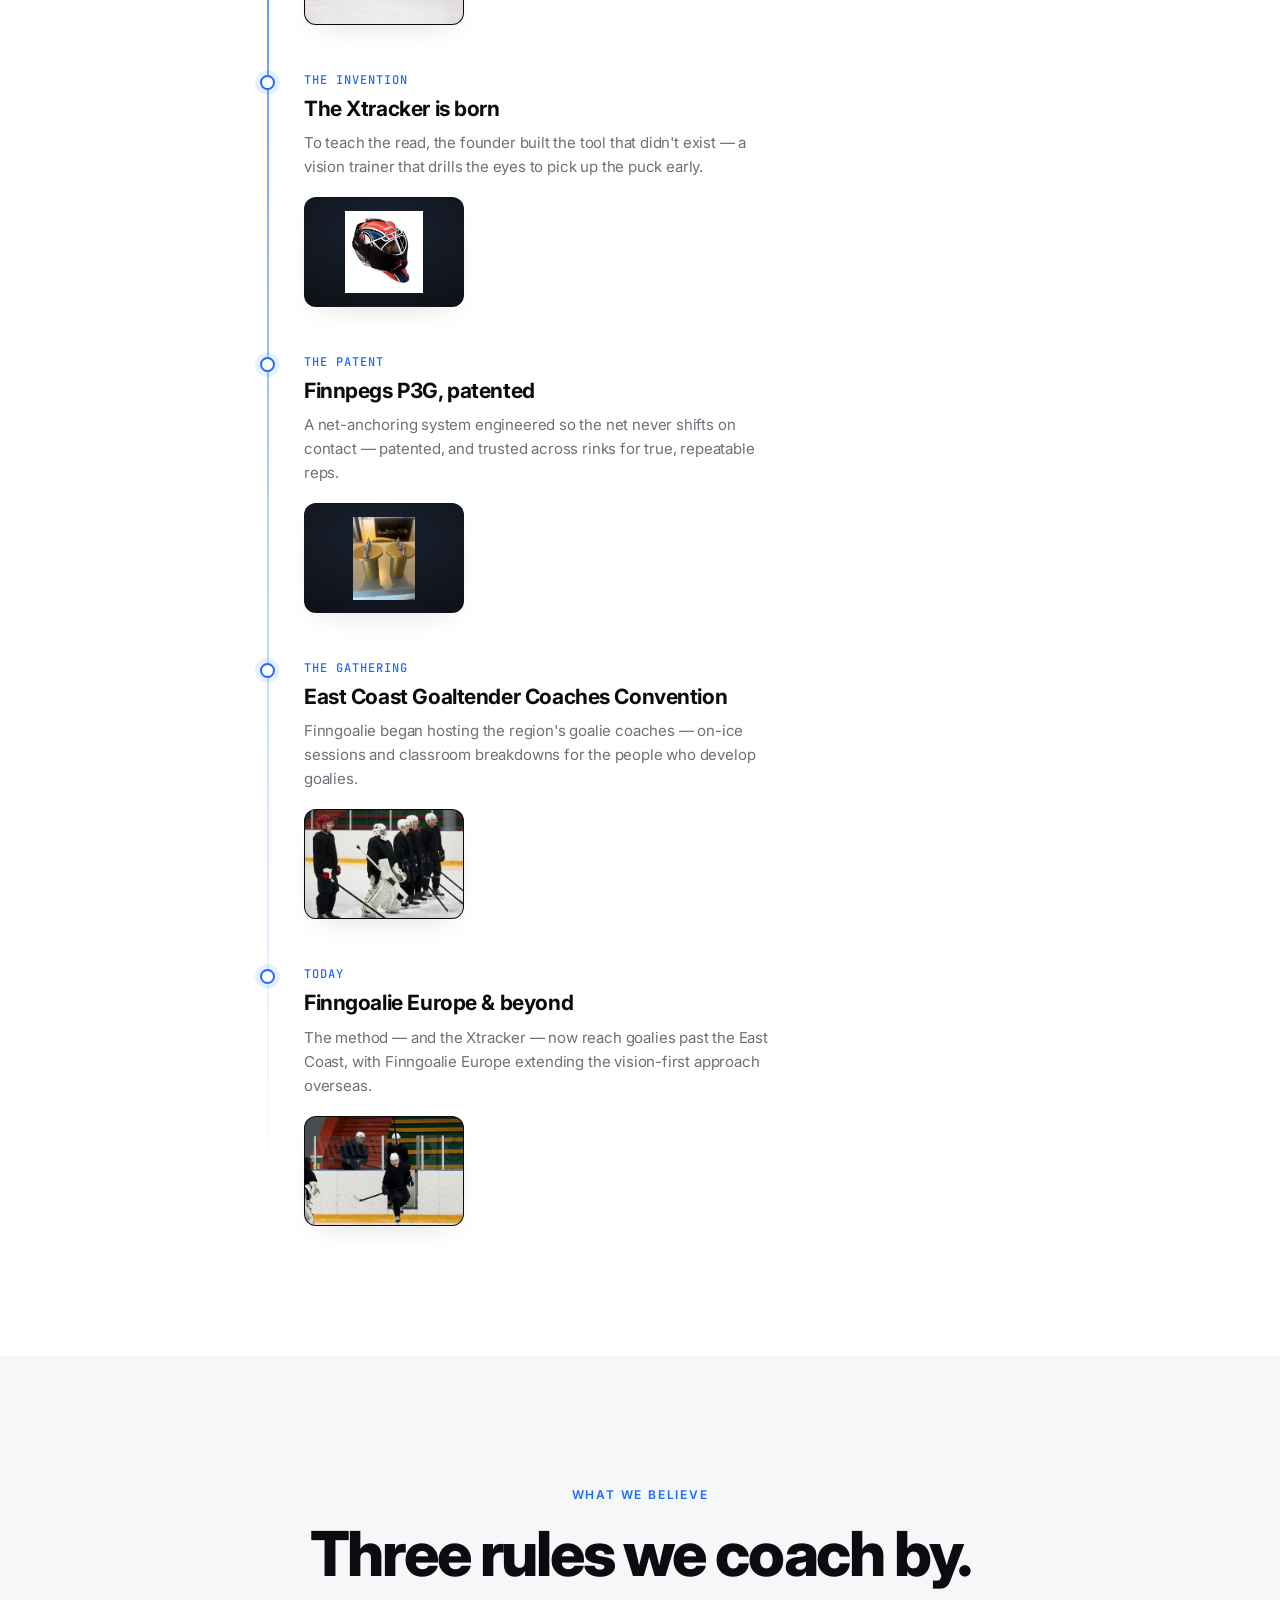
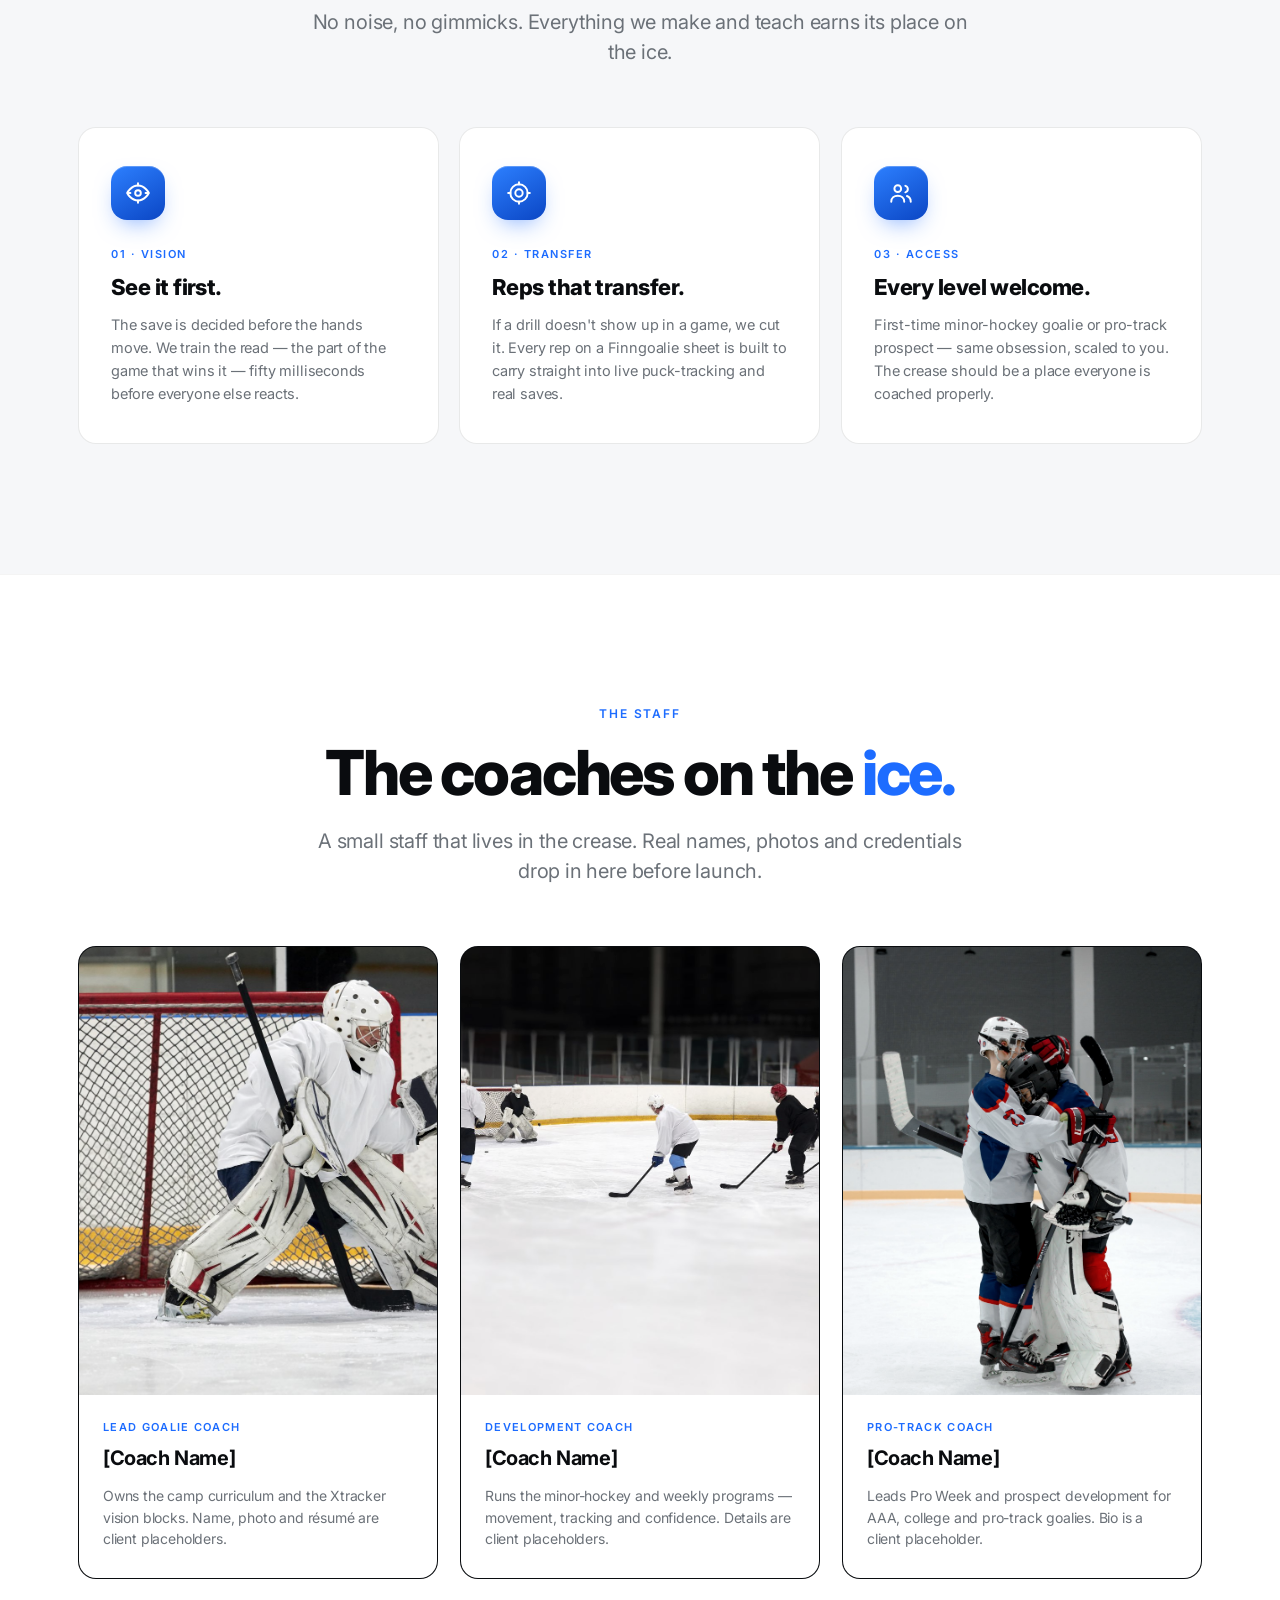
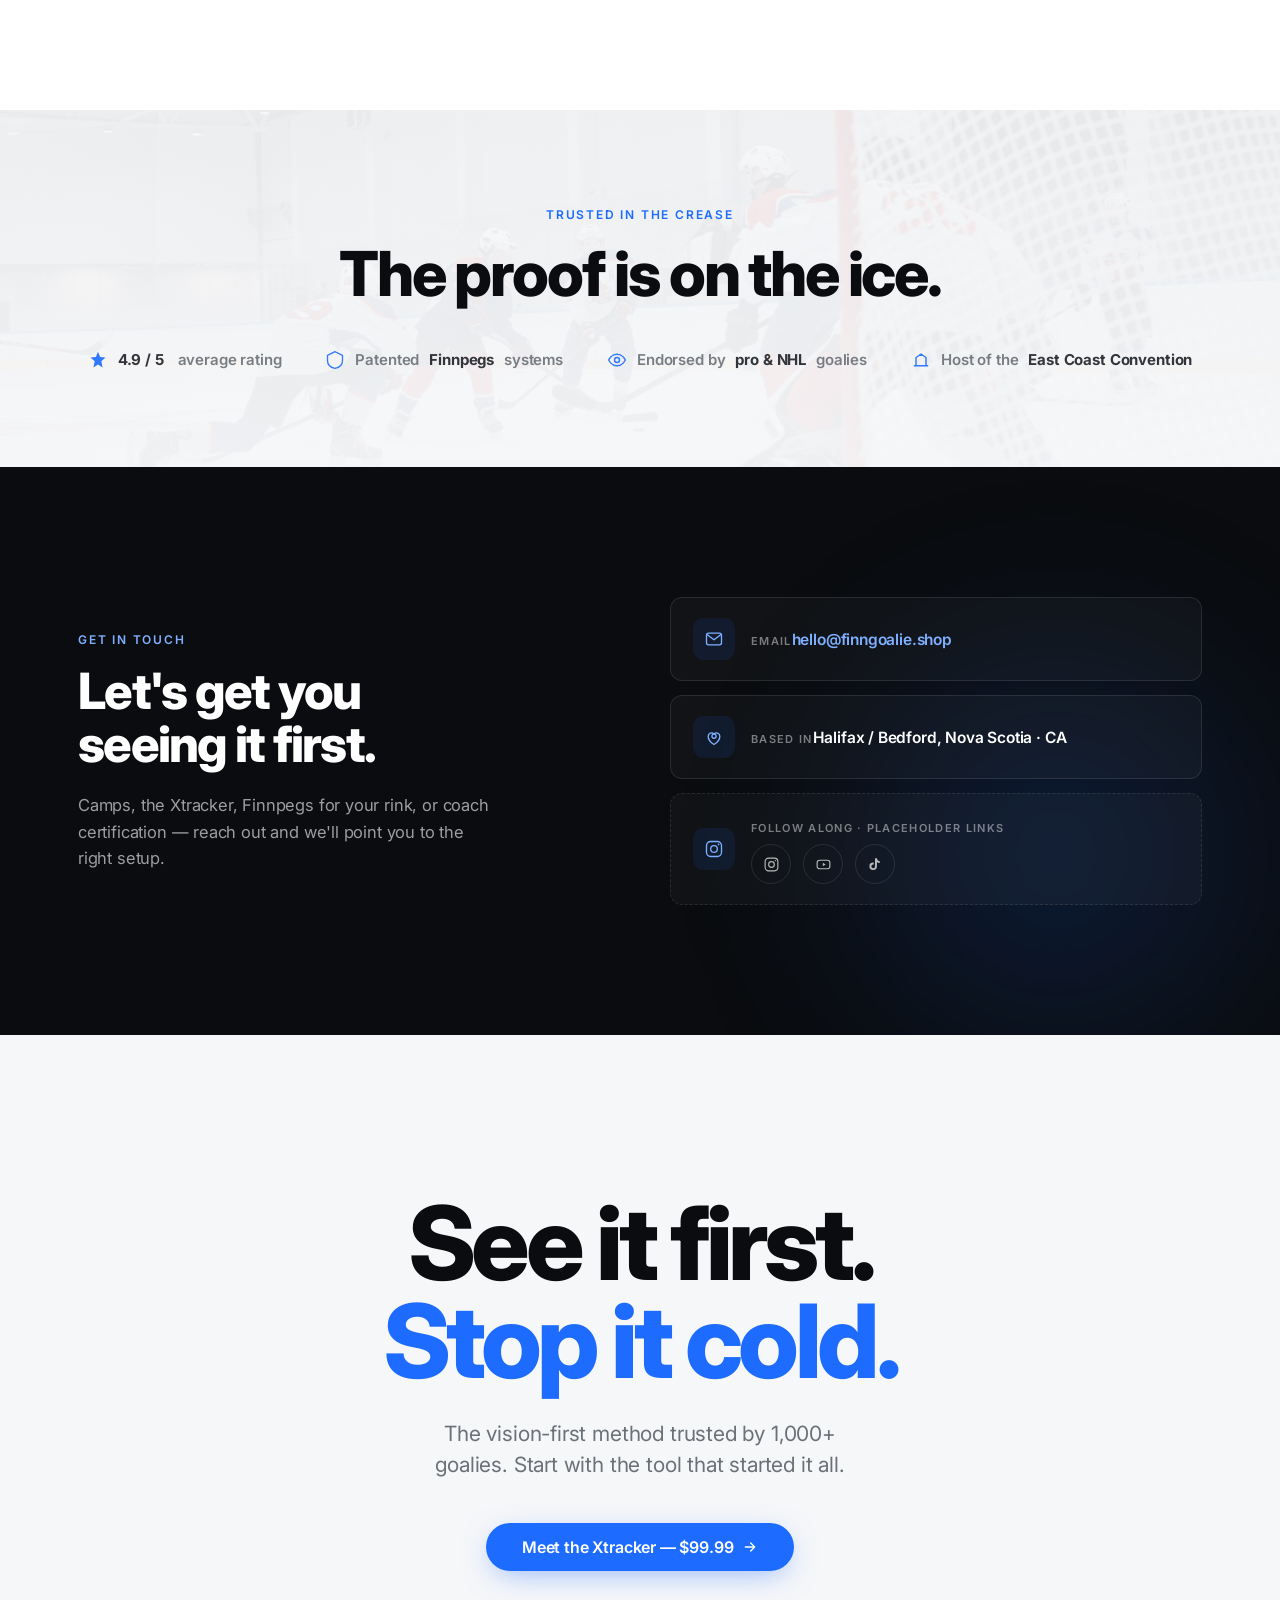
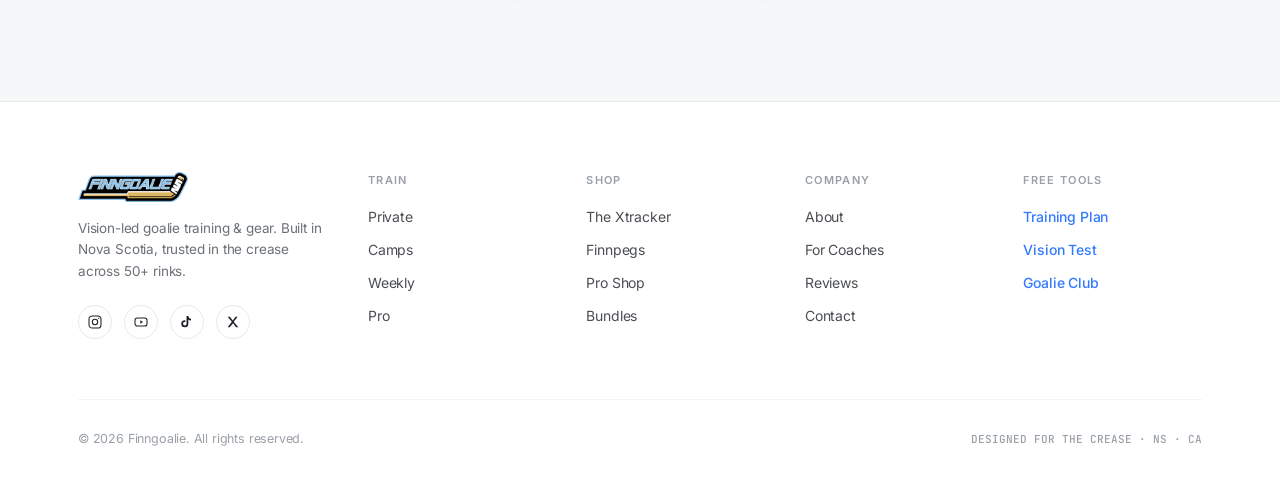
==== commit 13f6e8be: "Product-truth fix + readability/UX round: real Xtracker mask everywhere (remove fictional LED/batter" ====
--- a/about.html
+++ b/about.html
@@ -8,7 +8,7 @@
 <link rel="preconnect" href="https://fonts.googleapis.com">
 <link rel="preconnect" href="https://fonts.gstatic.com" crossorigin>
 <link href="https://fonts.googleapis.com/css2?family=Inter:wght@300;400;500;600;700;800&family=JetBrains+Mono:wght@400;500&display=swap" rel="stylesheet">
-<link rel="stylesheet" href="styles.css?v=20260625b">
+<link rel="stylesheet" href="styles.css?v=20260626a">
 <style>
 /* ============================================================
    ABOUT-PAGE LOCAL COMPOSITION
@@ -517,6 +517,6 @@
   </div>
 </footer>
 
-<script src="app.js?v=20260625b"></script>
+<script src="app.js?v=20260626a"></script>
 </body>
 </html>
--- a/styles.css
+++ b/styles.css
@@ -389,6 +389,15 @@
 .call-label.sub{fill:var(--mute);font-size:10.5px}
 .call-grp{opacity:0;transition:opacity .5s var(--ease)}
 .call-grp.show{opacity:1}
+/* PRODUCT-TRUTH FIX: the real Xtracker is a passive vision-training mask, not a smart
+   device. Hide the fictional rendered device, its scan/glow chrome, the fake-spec
+   callouts (also misaligned on mobile / overlapping on small screens), and the
+   REAL/RENDER compare-tags. The real product PHOTO is now the sole hero everywhere. */
+.tracker-body,.tracker .stage-render,.tracker .scan,.tracker .reflection,
+.phero-stage .render-view,.render-chip,.calls{display:none!important}
+.pthumb[data-shot="__render__"]{display:none!important}
+.tracker .stage-real::after{display:none!important}     /* the "REAL" badge */
+.story-real-tag{display:none!important}                  /* the "THE REAL UNIT" badge */
 
 /* THE XTRACKER — CSS/SVG sculpted product object (rendered, not a photo) */
 .tracker{position:relative;width:100%;aspect-ratio:1/1.05;display:flex;align-items:center;justify-content:center}
@@ -591,9 +600,11 @@
 /* real pro endorsements (image + name credibility cards) */
 .testi .wrap:has(.endorse-grid){max-width:1140px}
 .endorse-grid{display:grid;grid-template-columns:repeat(3,1fr);gap:20px;margin-top:52px}
-.endorse-card{border-radius:var(--r);overflow:hidden;aspect-ratio:4/5;
+/* 3:2 ≈ the source graphics' native ratio, so the baked-in names show in full
+   (4/5 portrait was cropping "CARTER HUTTON"/"MACIEJ SZWOCH" to "ER HUTTON" etc.) */
+.endorse-card{border-radius:var(--r);overflow:hidden;aspect-ratio:3/2;
   border:1px solid var(--line-on-dark);background:#0d1118;text-align:left;margin:0}
-.endorse-card > img{object-fit:cover;object-position:top center}
+.endorse-card > img{object-fit:cover;object-position:center}
 /* keep the caption pinned to the BOTTOM — without this higher-specificity rule the
    generic `.card-photo > *:not(img){position:relative}` ties on specificity, wins by
    source-order, and drops the caption into the top-left where it collides with the
@@ -613,9 +624,9 @@
 .founder-grid{display:grid;grid-template-columns:.82fr 1.18fr;gap:60px;align-items:center}
 .founder-photo{border-radius:var(--r-lg);overflow:hidden;aspect-ratio:4/5;position:relative;background:var(--ink)}
 .founder-photo img{width:100%;height:100%;object-fit:cover;filter:grayscale(.15) contrast(1.04)}
-.founder-photo .name{position:absolute;bottom:0;left:0;right:0;padding:26px;background:linear-gradient(transparent,rgba(10,12,15,.85));color:#fff}
-.founder-photo .name b{display:block;font-size:18px;font-weight:700}
-.founder-photo .name span{font-size:12.5px;color:rgba(255,255,255,.6);letter-spacing:.04em}
+.founder-photo .name{position:absolute;bottom:0;left:0;right:0;padding:32px 26px 24px;background:linear-gradient(transparent,rgba(10,12,15,.55) 40%,rgba(10,12,15,.92));color:#fff}
+.founder-photo .name b{display:block;font-size:18px;font-weight:700;text-shadow:0 1px 12px rgba(6,8,15,.7)}
+.founder-photo .name span{font-size:12.5px;color:rgba(255,255,255,.85);letter-spacing:.04em;text-shadow:0 1px 10px rgba(6,8,15,.8)}
 .founder-copy .kicker{margin-bottom:16px}
 .founder-copy h2{font-size:clamp(30px,4vw,48px);letter-spacing:-.03em;line-height:1.06;font-weight:800}
 .founder-copy p{color:var(--mute);margin-top:24px;font-size:17px;line-height:1.6}
@@ -806,6 +817,9 @@
 .hero.has-media{ color:var(--on-night); background:var(--night); }
 .hero.has-media .kicker,
 .hero.has-media .eyebrow{ color:var(--accent-up); }
+/* eyebrow/mono label sat low-contrast over the bright part of the photo — brighten + halo */
+.hero.has-media .hero-eyebrow,
+.hero.has-media .mono{ color:#bcd6ff; text-shadow:0 1px 16px rgba(6,8,15,.95),0 0 2px rgba(6,8,15,.8); }
 .hero.has-media h1,
 .hero.has-media .display,
 .hero.has-media h2{ color:#fff; }
